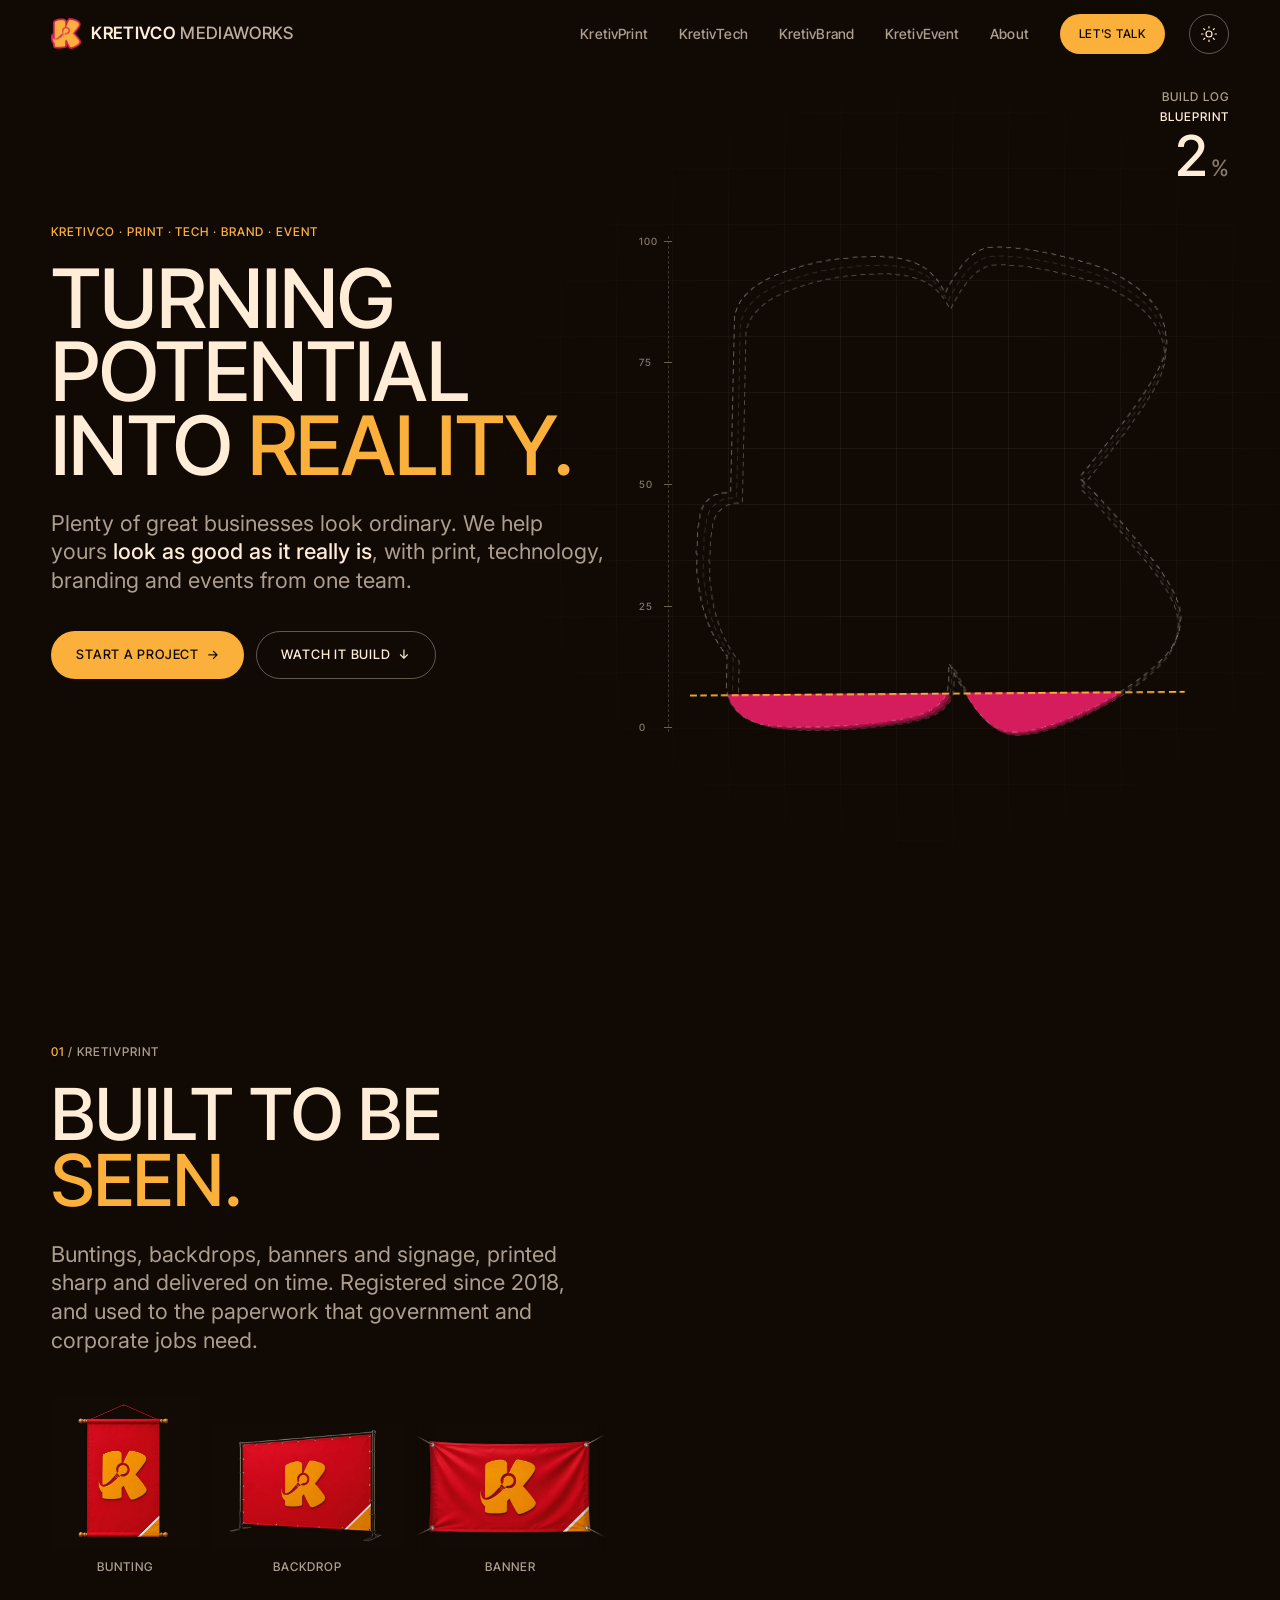
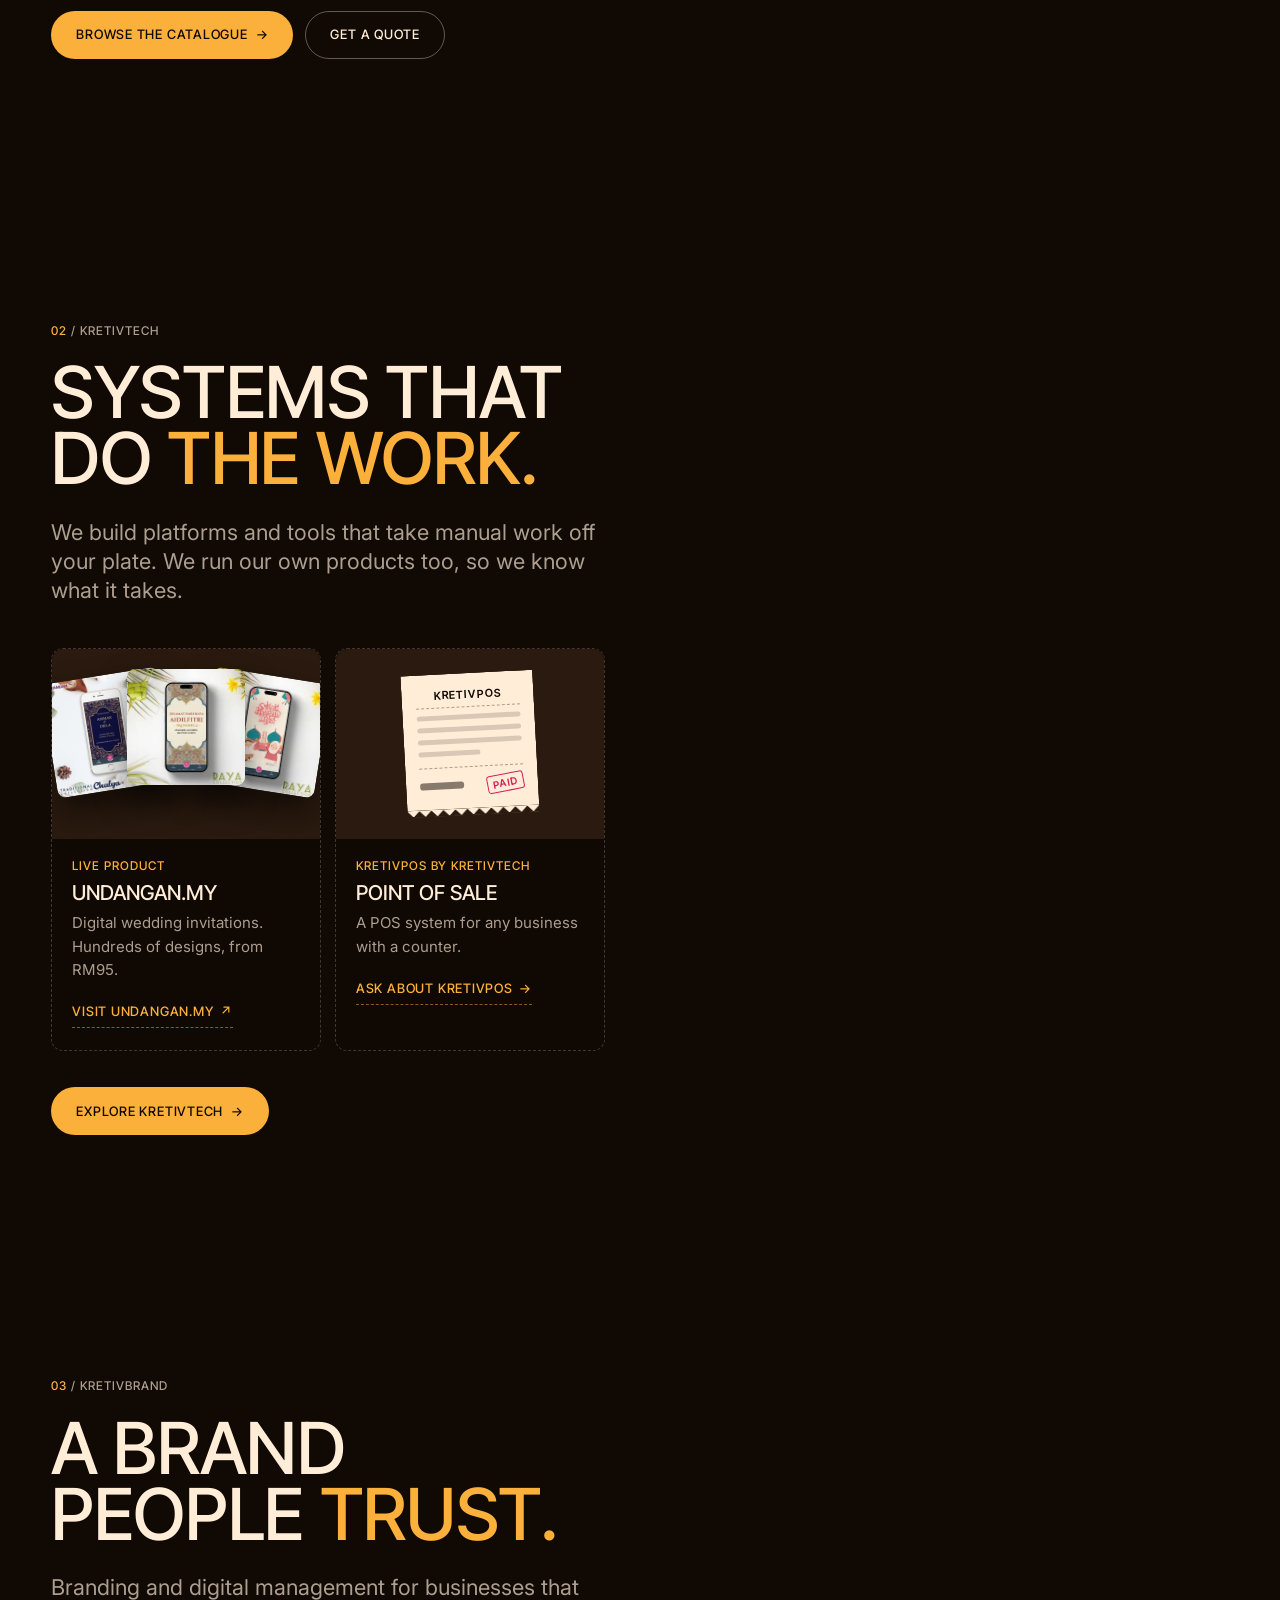
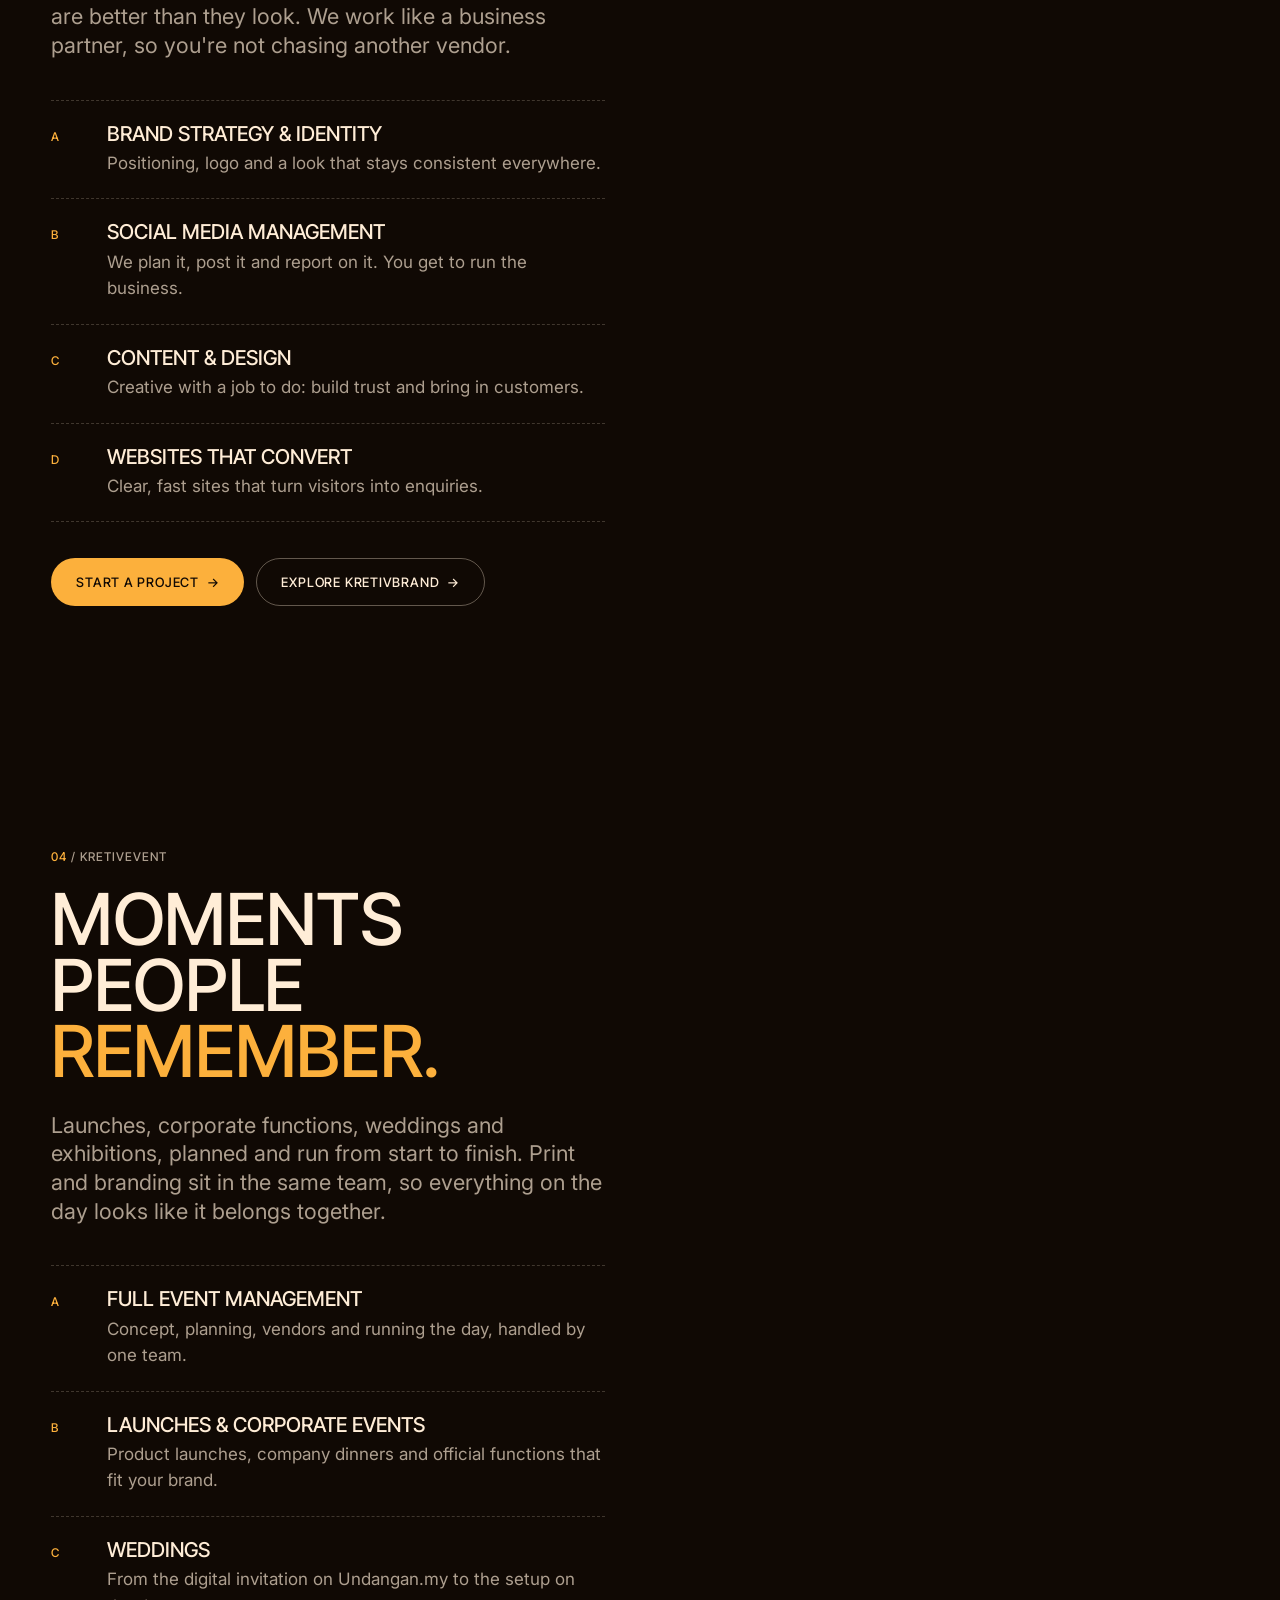
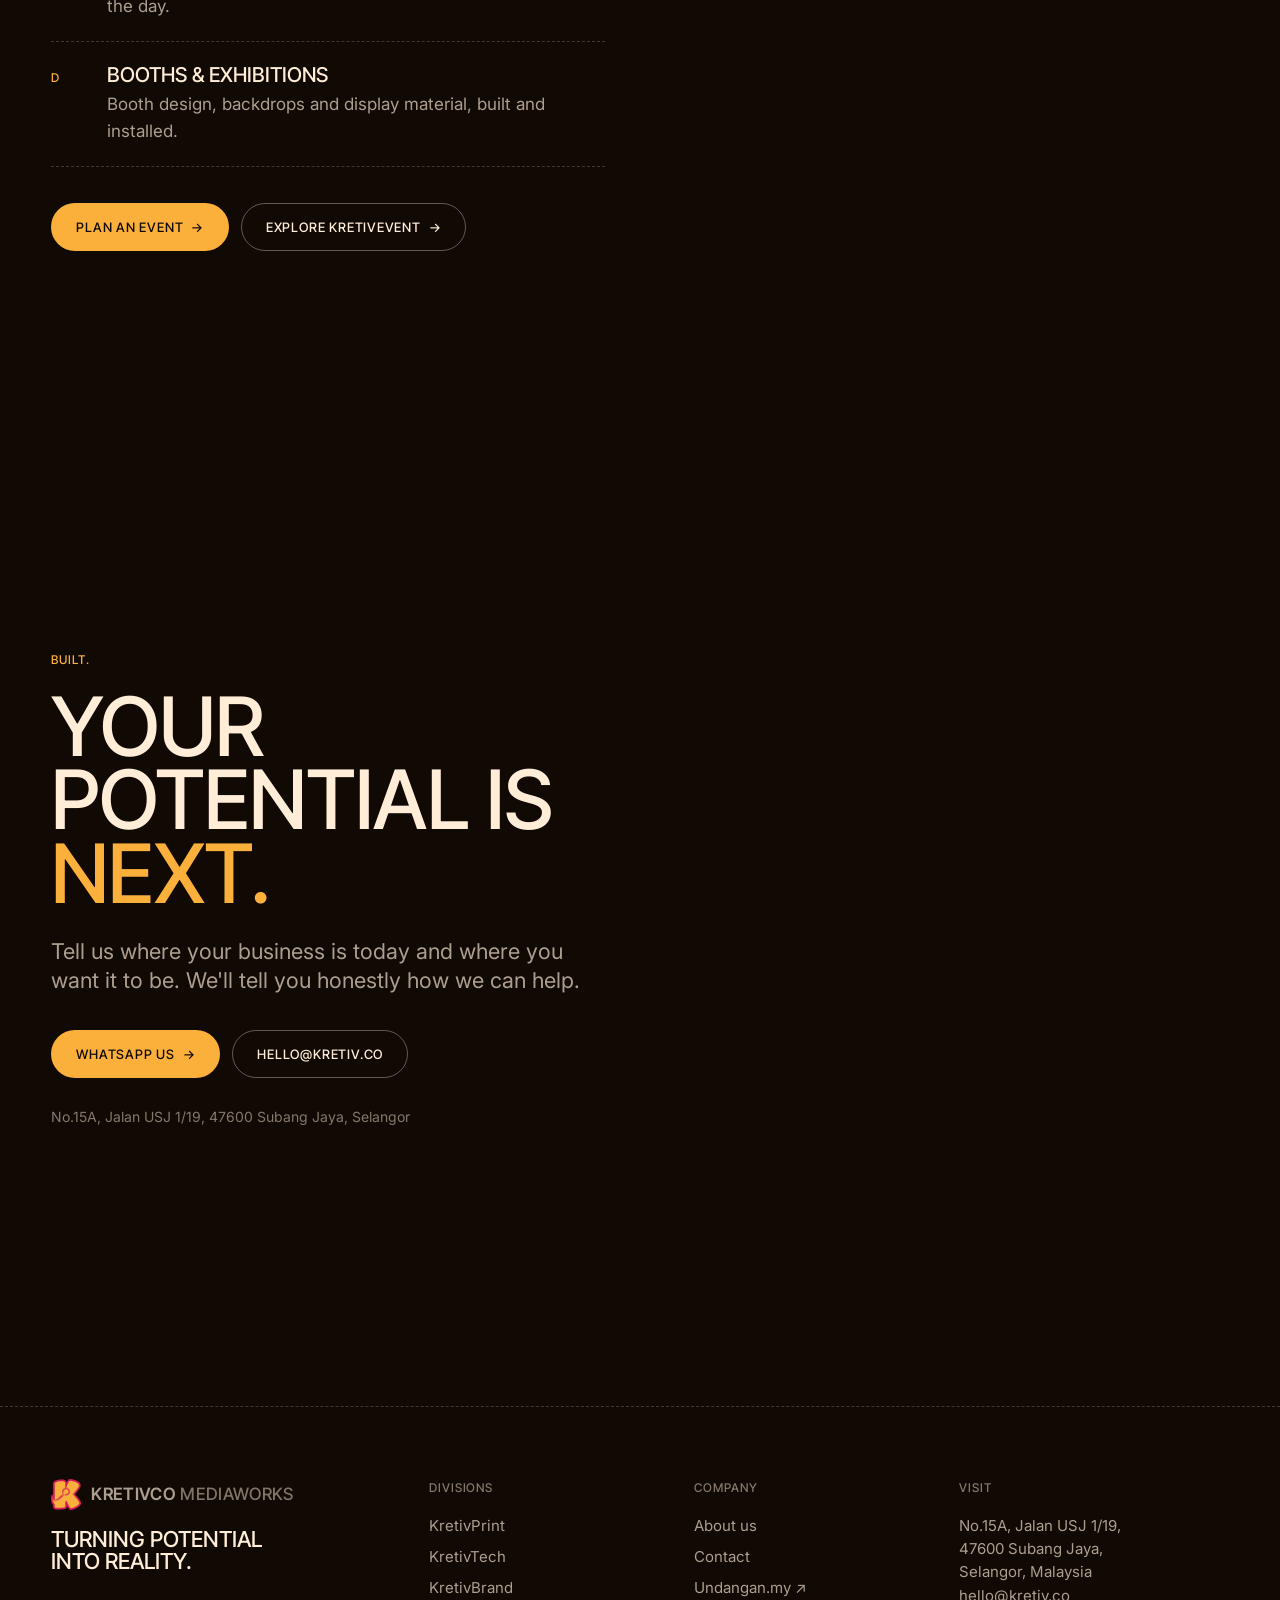
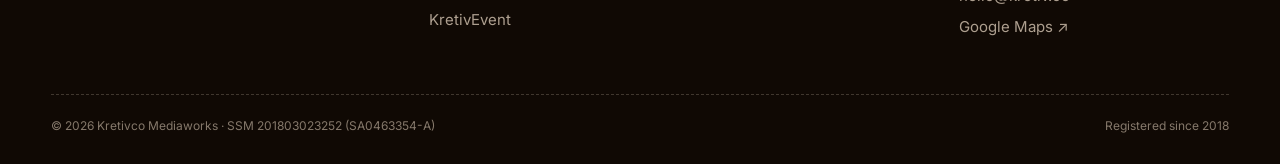
==== index.html @ 19281ce6 "Restore .app card styles; brand lockup reads Kretivco Mediaworks - The regex that removed the event " ====
<!doctype html>
<html lang="en">
<head>
  <meta charset="utf-8">
  <meta name="viewport" content="width=device-width, initial-scale=1, viewport-fit=cover">
  <title>Kretivco | Turning Potential Into Reality</title>
  <meta name="description" content="Kretivco helps good businesses look as good as they really are. Print, technology, branding and events from one team: KretivPrint, KretivTech, KretivBrand and KretivEvent.">
  <meta name="theme-color" content="#100904">
  <script>try{var t=localStorage.getItem('kretivco-theme');if(t==='light'){document.documentElement.dataset.theme='light';document.querySelector('meta[name=theme-color]').content='#ffffff'}}catch(e){}</script>
  <link rel="canonical" href="https://kretiv.co/">
  <meta property="og:type" content="website">
  <meta property="og:site_name" content="Kretivco">
  <meta property="og:title" content="Kretivco | Turning Potential Into Reality">
  <meta property="og:description" content="Print, technology, branding and events from one team.">
  <meta property="og:url" content="https://kretiv.co/">
  <meta property="og:image" content="https://kretiv.co/assets/og.jpg">
  <meta name="twitter:card" content="summary_large_image">
  <link rel="icon" type="image/png" href="/assets/favicon.png?v=2">
  <link rel="apple-touch-icon" href="/assets/apple-touch-icon.png">
  <link rel="preconnect" href="https://fonts.googleapis.com">
  <link rel="preconnect" href="https://fonts.gstatic.com" crossorigin>
  <link href="https://fonts.googleapis.com/css2?family=Inter+Tight:wght@500;600&family=Inter:wght@400;500&display=swap" rel="stylesheet">
  <link rel="stylesheet" href="/css/site.css?v=f4f2e607">
  <link rel="stylesheet" href="/css/home.css?v=4ea8c963">
  <script type="application/ld+json">{"@context": "https://schema.org", "@type": "LocalBusiness", "name": "Kretivco", "legalName": "Kretivco Mediaworks", "url": "https://kretiv.co/", "logo": "https://kretiv.co/assets/k-logo.webp", "image": "https://kretiv.co/assets/og.jpg", "description": "Print, technology, branding and events from one team: KretivPrint, KretivTech, KretivBrand and KretivEvent.", "telephone": "+60193663805", "email": "hello@kretiv.co", "foundingDate": "2018-01-18", "identifier": "201803023252 (SA0463354-A)", "address": {"@type": "PostalAddress", "streetAddress": "No.15A, Jalan USJ 1/19", "postalCode": "47600", "addressLocality": "Subang Jaya", "addressRegion": "Selangor", "addressCountry": "MY"}, "areaServed": "MY", "founder": [{"@type": "Person", "name": "Amirul Hafiz"}, {"@type": "Person", "name": "Nurfadilah"}]}</script>
</head>
<body class="home">
<a class="skip" href="#main">Skip to content</a>

<header class="nav">
  <div class="wrap nav__inner">
    <a href="/" class="brand" aria-label="Kretivco Mediaworks home">
      <img src="/assets/k-logo.webp" alt="" width="30" height="31">
      <span>Kretivco <small>Mediaworks</small></span>
    </a>
    <button class="nav__toggle" aria-expanded="false" aria-controls="nav-links"><i></i>Menu</button>
    <nav class="nav__links" id="nav-links" aria-label="Main">
      <a href="/kretivprint/">KretivPrint</a>
      <a href="/kretivtech/">KretivTech</a>
      <a href="/kretivbrand/">KretivBrand</a>
      <a href="/kretivevent/">KretivEvent</a>
      <a href="/about/">About</a>
      <a href="#contact" class="btn btn--gold">Let's talk</a>
    </nav>
    <button class="theme-toggle" type="button" data-theme-toggle aria-label="Switch to white theme">
      <svg class="sun" viewBox="0 0 24 24" aria-hidden="true"><circle cx="12" cy="12" r="4"/><path d="M12 2v2M12 20v2M4.9 4.9l1.4 1.4M17.7 17.7l1.4 1.4M2 12h2M20 12h2M4.9 19.1l1.4-1.4M17.7 6.3l1.4-1.4"/></svg>
      <svg class="moon" viewBox="0 0 24 24" aria-hidden="true"><path d="M20 14.5A8 8 0 0 1 9.5 4a8 8 0 1 0 10.5 10.5z"/></svg>
    </button>
  </div>
</header>

<main id="main">
  <div class="build" id="build">

    <!-- Sticky stage: the K is built as you scroll -->
    <div class="stage" aria-hidden="true">
      <div class="stage__grid"></div>
      <div class="kwrap">
        <div class="kbox">
          <div class="k3d">
          <div class="kdepth"><svg class="kdepth__wire" viewBox="83 65 1859 1898" style="--i:23"><use href="#k-blue-src"/></svg><svg class="kdepth__wire" viewBox="83 65 1859 1898" style="--i:11.5"><use href="#k-blue-src"/></svg><svg viewBox="83 65 1859 1898" style="--i:1;--kf:#b01448"><use href="#k-sil"/></svg><svg viewBox="83 65 1859 1898" style="--i:2;--kf:#ac1446"><use href="#k-sil"/></svg><svg viewBox="83 65 1859 1898" style="--i:3;--kf:#a71344"><use href="#k-sil"/></svg><svg viewBox="83 65 1859 1898" style="--i:4;--kf:#a31343"><use href="#k-sil"/></svg><svg viewBox="83 65 1859 1898" style="--i:5;--kf:#9e1241"><use href="#k-sil"/></svg><svg viewBox="83 65 1859 1898" style="--i:6;--kf:#9a123f"><use href="#k-sil"/></svg><svg viewBox="83 65 1859 1898" style="--i:7;--kf:#96113d"><use href="#k-sil"/></svg><svg viewBox="83 65 1859 1898" style="--i:8;--kf:#91113b"><use href="#k-sil"/></svg><svg viewBox="83 65 1859 1898" style="--i:9;--kf:#8d103a"><use href="#k-sil"/></svg><svg viewBox="83 65 1859 1898" style="--i:10;--kf:#891038"><use href="#k-sil"/></svg><svg viewBox="83 65 1859 1898" style="--i:11;--kf:#840f36"><use href="#k-sil"/></svg><svg viewBox="83 65 1859 1898" style="--i:12;--kf:#800f34"><use href="#k-sil"/></svg><svg viewBox="83 65 1859 1898" style="--i:13;--kf:#7b0e32"><use href="#k-sil"/></svg><svg viewBox="83 65 1859 1898" style="--i:14;--kf:#770e30"><use href="#k-sil"/></svg><svg viewBox="83 65 1859 1898" style="--i:15;--kf:#730d2f"><use href="#k-sil"/></svg><svg viewBox="83 65 1859 1898" style="--i:16;--kf:#6e0d2d"><use href="#k-sil"/></svg><svg viewBox="83 65 1859 1898" style="--i:17;--kf:#6a0c2b"><use href="#k-sil"/></svg><svg viewBox="83 65 1859 1898" style="--i:18;--kf:#660c29"><use href="#k-sil"/></svg><svg viewBox="83 65 1859 1898" style="--i:19;--kf:#610b27"><use href="#k-sil"/></svg><svg viewBox="83 65 1859 1898" style="--i:20;--kf:#5d0b26"><use href="#k-sil"/></svg><svg viewBox="83 65 1859 1898" style="--i:21;--kf:#580a24"><use href="#k-sil"/></svg><svg viewBox="83 65 1859 1898" style="--i:22;--kf:#540a22"><use href="#k-sil"/></svg></div>
          <svg class="k" viewBox="83 65 1859 1898" data-vb="83 65 1859 1898" focusable="false">
            <defs>
              <clipPath id="clip-frame"><rect class="clip" x="83.0" y="1963.0" width="1859.0" height="0"/></clipPath>
              <clipPath id="clip-fill"><rect class="clip" x="83.0" y="1963.0" width="1859.0" height="0"/></clipPath>
              <radialGradient id="bulb-glow">
                <stop offset="0" stop-color="#fff6d8"/>
                <stop offset=".35" stop-color="#FCB03C" stop-opacity=".95"/>
                <stop offset="1" stop-color="#FCB03C" stop-opacity="0"/>
              </radialGradient>
            </defs>
            <g id="kface">
            <path class="k-blue" style="fill:none;stroke:var(--cream);stroke-opacity:.38;stroke-width:4;stroke-dasharray:20 16" id="k-blue-src" d="M1288.5 1953.0C1288.2 1952.5 1285.7 1952.0 1283.1 1952.0C1280.5 1952.0 1277.5 1951.3 1276.4 1950.5C1275.4 1949.7 1273.3 1949.0 1271.8 1949.0C1270.3 1949.0 1268.8 1948.5 1268.5 1948.0C1268.2 1947.5 1267.0 1947.0 1265.9 1947.0C1264.9 1947.0 1263.2 1946.6 1262.2 1946.1C1261.3 1945.7 1258.9 1944.6 1257.0 1943.8C1249.5 1940.6 1247.3 1939.4 1242.2 1936.3C1239.3 1934.5 1236.7 1933.0 1236.4 1933.0C1236.1 1933.0 1234.4 1932.0 1232.7 1930.8C1231.0 1929.5 1228.8 1928.0 1227.9 1927.5C1220.9 1923.3 1198.6 1903.6 1191.8 1895.6C1188.4 1891.7 1184.7 1887.4 1183.4 1886.0C1178.9 1881.2 1167.0 1865.9 1161.0 1857.4C1160.2 1856.2 1156.6 1851.3 1153.1 1846.4C1149.6 1841.6 1145.6 1835.6 1144.3 1833.1C1142.9 1830.6 1140.9 1827.6 1139.9 1826.4C1138.8 1825.3 1138.0 1823.7 1138.0 1822.8C1138.0 1822.0 1137.2 1820.6 1136.2 1819.7C1135.3 1818.8 1133.6 1816.4 1132.5 1814.3C1131.4 1812.2 1129.6 1809.2 1128.5 1807.5C1127.3 1805.8 1125.8 1803.2 1125.0 1801.5C1124.2 1799.8 1122.6 1797.2 1121.4 1795.5C1120.3 1793.8 1118.6 1790.9 1117.6 1789.0C1116.7 1787.1 1115.0 1784.0 1114.0 1782.2C1112.9 1780.5 1111.1 1777.5 1110.1 1775.8C1109.0 1774.0 1106.9 1770.0 1105.4 1767.0C1103.9 1764.0 1102.1 1760.8 1101.4 1760.0C1100.0 1758.3 1095.0 1749.4 1092.5 1744.0C1091.6 1742.1 1090.4 1739.8 1090.0 1739.0C1089.5 1738.2 1087.9 1735.0 1086.5 1732.0C1085.0 1729.0 1083.4 1725.8 1082.9 1725.0C1082.5 1724.2 1080.7 1720.8 1079.0 1717.5C1077.3 1714.2 1075.6 1710.8 1075.1 1710.0C1072.7 1705.5 1072.0 1703.9 1072.0 1702.6C1072.0 1701.9 1071.4 1700.8 1070.7 1700.1C1067.3 1697.3 1067.0 1700.6 1067.0 1739.1C1067.0 1763.2 1066.6 1777.1 1066.0 1777.5C1065.5 1777.8 1065.0 1781.0 1065.0 1784.4C1065.0 1788.8 1064.5 1791.1 1063.5 1792.0C1062.7 1792.7 1062.0 1794.8 1062.0 1796.6C1062.0 1798.5 1061.5 1800.9 1061.0 1802.0C1060.5 1803.1 1059.5 1804.9 1059.0 1806.0C1058.5 1807.1 1058.0 1808.8 1058.0 1809.9C1058.0 1810.9 1057.3 1812.3 1056.5 1813.0C1055.7 1813.7 1055.0 1815.0 1055.0 1815.9C1055.0 1816.8 1054.1 1818.6 1053.0 1820.0C1051.9 1821.4 1051.0 1822.8 1051.0 1823.3C1050.9 1826.9 1033.2 1847.4 1024.1 1854.4C1012.4 1863.4 1007.5 1866.9 1006.7 1867.0C1006.3 1867.0 1003.4 1868.6 1000.4 1870.5C997.4 1872.4 994.6 1874.0 994.2 1874.0C993.9 1874.0 991.0 1875.2 988.0 1876.6C985.0 1878.1 981.4 1879.7 980.0 1880.3C976.2 1881.8 970.7 1884.2 968.8 1885.1C967.8 1885.6 965.9 1886.0 964.6 1886.0C963.2 1886.0 961.8 1886.5 961.5 1887.0C961.2 1887.5 959.6 1888.0 958.1 1888.0C956.5 1888.0 954.7 1888.7 954.0 1889.5C953.3 1890.3 951.5 1891.0 949.9 1891.0C948.4 1891.0 946.8 1891.5 946.5 1892.0C946.2 1892.5 944.4 1893.0 942.5 1893.0C940.6 1893.0 938.8 1893.5 938.5 1894.0C938.2 1894.5 936.0 1895.0 933.7 1895.0C931.4 1895.0 928.6 1895.7 927.6 1896.5C926.5 1897.3 923.9 1898.0 921.9 1898.0C919.8 1898.0 917.8 1898.5 917.5 1899.0C917.2 1899.5 914.5 1900.0 911.5 1900.0C908.5 1900.0 905.8 1900.5 905.5 1901.0C905.2 1901.5 902.5 1902.0 899.6 1902.0C896.1 1902.0 893.8 1902.5 893.0 1903.5C892.2 1904.5 889.9 1905.0 885.9 1905.0C882.7 1905.0 879.8 1905.5 879.5 1906.0C879.2 1906.5 876.0 1907.0 872.5 1907.0C869.0 1907.0 865.8 1907.5 865.5 1908.0C865.2 1908.5 861.6 1909.0 857.6 1909.0C852.3 1909.0 849.9 1909.4 849.0 1910.5C848.1 1911.6 845.7 1912.0 840.4 1912.0C836.4 1912.0 832.8 1912.5 832.5 1913.0C832.2 1913.5 827.9 1914.0 823.1 1914.0C817.5 1914.0 814.0 1914.4 813.2 1915.2C812.0 1916.4 801.5 1917.5 780.5 1918.6C775.0 1918.9 770.1 1919.6 769.5 1920.1C769.0 1920.6 763.1 1921.0 756.4 1921.0C746.8 1921.0 744.0 1921.3 743.0 1922.5C742.0 1923.7 739.1 1924.0 728.4 1924.0C720.6 1924.0 714.9 1924.4 714.5 1925.0C714.1 1925.6 707.3 1926.0 697.5 1926.0C687.7 1926.0 680.9 1926.4 680.5 1927.0C680.1 1927.6 671.2 1928.0 657.2 1928.0C638.8 1928.1 634.1 1928.3 632.6 1929.5C629.6 1931.8 457.9 1931.7 453.6 1929.5C451.4 1928.3 447.0 1928.0 434.4 1928.0C424.6 1928.0 417.9 1927.6 417.5 1927.0C417.1 1926.4 412.2 1926.0 406.0 1926.0C399.8 1926.0 394.9 1925.6 394.5 1925.0C394.2 1924.5 390.8 1924.0 387.1 1924.0C382.7 1924.0 379.7 1923.5 378.4 1922.5C377.2 1921.6 374.2 1921.1 370.3 1921.0C366.9 1921.0 363.8 1920.5 363.5 1920.0C363.2 1919.5 360.9 1919.0 358.5 1919.0C356.1 1919.0 353.8 1918.5 353.5 1918.0C353.2 1917.5 351.6 1917.0 350.1 1917.0C348.6 1917.0 346.5 1916.3 345.4 1915.5C344.4 1914.7 342.1 1914.0 340.3 1914.0C338.6 1914.0 336.8 1913.5 336.5 1913.0C336.2 1912.5 334.8 1912.0 333.6 1912.0C332.3 1912.0 330.7 1911.3 330.0 1910.5C329.3 1909.7 327.9 1909.0 326.9 1909.0C325.8 1909.0 324.2 1908.6 323.2 1908.1C322.3 1907.6 320.1 1906.7 318.5 1906.0C316.9 1905.3 314.8 1904.4 314.0 1903.9C313.2 1903.4 311.8 1902.7 311.0 1902.4C310.2 1902.1 308.7 1901.4 307.8 1900.9C306.8 1900.4 305.0 1899.5 303.8 1898.8C302.5 1898.2 300.8 1897.3 300.0 1896.9C299.2 1896.4 297.1 1895.3 295.4 1894.5C293.6 1893.6 290.5 1891.4 288.4 1889.7C286.2 1887.9 283.3 1885.8 281.8 1885.1C272.0 1880.1 246.2 1850.6 240.1 1837.5C239.4 1835.8 238.4 1833.8 237.9 1833.0C237.4 1832.2 236.3 1829.9 235.4 1828.0C234.6 1826.1 233.4 1823.7 232.9 1822.8C232.4 1821.8 232.0 1820.2 232.0 1819.1C232.0 1818.1 231.3 1816.7 230.5 1816.0C229.7 1815.3 229.0 1813.5 229.0 1811.9C229.0 1810.4 228.5 1808.8 228.0 1808.5C227.4 1808.2 227.0 1806.1 227.0 1804.0C227.0 1801.9 226.6 1799.8 226.0 1799.5C225.5 1799.2 225.0 1796.5 225.0 1793.6C225.0 1790.1 224.5 1787.8 223.5 1787.0C222.2 1785.9 222.0 1777.7 222.0 1724.0L222.0 1662.2L217.5 1657.2C215.0 1654.5 213.0 1651.9 213.0 1651.5C213.0 1651.2 211.7 1649.2 210.0 1647.2C200.9 1635.9 199.0 1633.5 199.0 1632.8C199.0 1632.4 195.9 1627.6 192.0 1622.1C188.2 1616.6 185.0 1611.8 185.0 1611.5C185.0 1611.2 183.4 1608.4 181.5 1605.4C179.6 1602.4 178.0 1599.7 178.0 1599.3C178.0 1599.0 177.4 1597.9 176.6 1597.1C175.8 1596.2 173.5 1592.3 171.4 1588.5C169.4 1584.7 166.4 1579.2 164.9 1576.5C161.9 1571.2 159.4 1566.1 157.8 1562.0C157.2 1560.6 156.4 1558.8 155.9 1558.0C154.8 1556.1 152.1 1550.3 150.8 1547.0C150.2 1545.6 149.4 1543.8 148.9 1543.0C148.4 1542.2 147.7 1540.8 147.4 1540.0C147.1 1539.2 146.4 1537.7 145.9 1536.8C145.4 1535.8 145.0 1533.9 145.0 1532.6C145.0 1531.2 144.6 1529.9 144.1 1529.5C142.7 1528.7 140.0 1523.0 140.0 1520.8C140.0 1519.8 139.6 1518.2 139.1 1517.2C138.6 1516.3 137.4 1513.7 136.5 1511.5C135.5 1509.3 134.3 1506.7 133.9 1505.8C133.4 1504.8 133.0 1503.1 133.0 1502.1C133.0 1501.0 132.5 1499.8 132.0 1499.5C131.4 1499.2 131.0 1497.7 131.0 1496.2C131.0 1494.7 130.3 1492.6 129.5 1491.6C128.7 1490.5 128.0 1488.6 128.0 1487.4C128.0 1486.1 127.5 1484.8 127.0 1484.5C126.5 1484.2 126.0 1482.6 126.0 1481.0C126.0 1479.4 125.5 1477.8 125.0 1477.5C124.5 1477.2 124.0 1475.2 124.0 1473.1C124.0 1470.9 123.4 1468.7 122.5 1468.0C121.7 1467.3 121.0 1465.5 121.0 1463.9C121.0 1462.4 120.5 1460.8 120.0 1460.5C119.5 1460.2 119.0 1458.1 119.0 1456.0C119.0 1453.9 118.6 1451.8 118.0 1451.5C117.5 1451.2 117.0 1449.2 117.0 1447.1C117.0 1444.9 116.4 1442.7 115.5 1442.0C114.6 1441.3 114.0 1439.1 114.0 1436.9C114.0 1434.8 113.5 1432.8 113.0 1432.5C112.5 1432.2 112.0 1429.7 112.0 1427.0C112.0 1424.3 111.5 1421.8 111.0 1421.5C110.5 1421.2 110.0 1418.7 110.0 1416.1C110.0 1413.0 109.5 1410.8 108.5 1410.0C107.5 1409.2 107.0 1406.9 107.0 1402.9C107.0 1399.7 106.6 1396.8 106.0 1396.5C105.5 1396.2 105.0 1393.2 105.0 1390.0C105.0 1386.8 104.5 1383.8 104.0 1383.5C103.5 1383.2 103.0 1379.1 103.0 1374.6C103.0 1368.4 102.6 1365.9 101.5 1365.0C100.4 1364.1 100.0 1361.6 100.0 1355.4C100.0 1350.9 99.5 1346.8 99.0 1346.5C98.4 1346.1 98.0 1340.7 98.0 1333.5C98.0 1326.3 97.6 1320.9 97.0 1320.5C96.4 1320.1 96.0 1310.2 96.0 1294.1C96.0 1272.3 95.8 1268.0 94.5 1267.0C92.3 1265.2 92.3 1240.8 94.5 1239.0C95.8 1238.0 96.0 1233.6 96.0 1211.4C96.0 1195.0 96.4 1184.9 97.0 1184.5C97.6 1184.1 98.0 1178.5 98.0 1171.0C98.0 1163.5 98.4 1157.9 99.0 1157.5C99.6 1157.2 100.0 1152.9 100.0 1148.1C100.0 1141.4 100.4 1138.9 101.5 1138.0C102.6 1137.1 103.0 1134.7 103.0 1128.9C103.0 1124.6 103.5 1120.8 104.0 1120.5C104.5 1120.2 105.0 1117.5 105.0 1114.5C105.0 1111.5 105.5 1108.8 106.0 1108.5C106.5 1108.2 107.0 1106.4 107.0 1104.6C107.0 1102.7 107.7 1100.7 108.5 1100.0C109.3 1099.3 110.0 1097.7 110.0 1096.4C110.0 1095.0 110.4 1093.2 110.9 1092.2C111.4 1091.3 112.7 1088.7 113.8 1086.5C115.0 1084.3 116.8 1080.7 117.9 1078.5C119.0 1076.3 120.8 1073.6 121.9 1072.6C123.1 1071.5 124.0 1070.2 124.0 1069.5C124.0 1066.5 150.2 1044.1 153.8 1044.0C154.5 1044.0 156.6 1042.9 158.4 1041.5C160.2 1040.1 162.4 1039.0 163.3 1039.0C164.2 1039.0 165.2 1038.6 165.5 1038.0C165.8 1037.5 167.4 1037.0 168.9 1037.0C170.5 1037.0 172.3 1036.3 173.0 1035.5C173.7 1034.6 175.9 1034.0 178.1 1034.0C180.2 1034.0 182.2 1033.5 182.5 1033.0C182.9 1032.4 190.3 1032.0 201.4 1032.0C214.2 1032.0 220.0 1031.6 220.8 1030.8C221.7 1029.9 222.0 950.2 222.0 678.4C222.0 367.5 222.2 327.1 223.5 326.0C224.5 325.2 225.0 322.9 225.0 319.4C225.0 316.5 225.5 313.8 226.0 313.5C226.6 313.2 227.0 311.1 227.0 309.0C227.0 306.9 227.4 304.8 228.0 304.5C228.6 304.2 229.0 302.7 229.0 301.3C229.0 300.0 229.7 297.4 230.6 295.7C233.7 289.9 234.0 289.0 234.0 287.6C234.0 286.8 235.1 284.0 236.5 281.4C237.9 278.8 239.0 276.3 239.0 275.7C239.0 275.2 240.6 272.5 242.5 269.9C244.4 267.2 246.0 264.8 246.0 264.5C246.0 259.6 277.7 224.4 291.5 214.0C294.2 212.0 297.4 209.3 298.4 208.1C299.5 207.0 300.7 206.0 301.2 206.0C301.7 206.0 306.6 202.9 312.1 199.0C317.6 195.2 322.6 192.0 323.2 192.0C323.8 192.0 325.7 190.9 327.5 189.6C330.3 187.4 337.8 183.0 342.0 181.0C342.8 180.6 345.3 179.3 347.5 178.2C352.7 175.5 357.9 173.0 361.0 171.8C362.4 171.2 364.2 170.4 365.0 169.9C365.8 169.4 368.1 168.3 370.0 167.4C371.9 166.6 374.3 165.4 375.2 164.9C376.2 164.4 377.9 164.0 378.9 164.0C380.0 164.0 381.1 163.6 381.5 163.1C382.3 161.7 388.0 159.0 390.2 159.0C391.2 159.0 392.8 158.6 393.8 158.1C394.7 157.6 397.3 156.4 399.5 155.5C401.7 154.5 404.3 153.3 405.2 152.9C406.2 152.4 408.1 152.0 409.4 152.0C410.8 152.0 412.2 151.6 412.5 151.0C412.8 150.5 414.2 150.0 415.4 150.0C416.7 150.0 418.3 149.3 419.0 148.5C419.7 147.7 421.3 147.0 422.6 147.0C423.8 147.0 425.2 146.5 425.5 146.0C425.8 145.5 427.2 145.0 428.5 145.0C429.8 145.0 431.2 144.6 431.5 144.0C431.8 143.5 433.6 143.0 435.4 143.0C437.3 143.0 439.3 142.3 440.0 141.5C440.7 140.7 442.5 140.0 444.1 140.0C445.6 140.0 447.2 139.5 447.5 139.0C447.8 138.4 449.4 138.0 451.0 138.0C452.6 138.0 454.2 137.6 454.5 137.0C454.8 136.4 456.3 136.0 457.8 136.0C459.3 136.0 461.4 135.3 462.4 134.5C463.5 133.7 465.8 133.0 467.6 133.0C469.4 133.0 471.2 132.6 471.5 132.0C471.8 131.5 473.9 131.0 476.0 131.0C478.1 131.0 480.2 130.5 480.5 130.0C480.8 129.4 482.6 129.0 484.4 129.0C486.3 129.0 488.3 128.3 489.0 127.5C489.8 126.6 491.9 126.0 494.6 126.0C496.9 126.0 499.2 125.6 499.5 125.0C499.8 124.5 501.8 124.0 503.8 124.0C505.8 124.0 508.4 123.3 509.4 122.5C510.5 121.7 513.1 121.0 515.1 121.0C517.2 121.0 519.2 120.5 519.5 120.0C519.8 119.5 522.1 119.0 524.5 119.0C526.9 119.0 529.2 118.6 529.5 118.0C529.8 117.5 532.3 117.0 534.9 117.0C537.6 117.0 541.1 116.3 542.6 115.5C544.2 114.7 547.6 114.0 550.2 114.0C552.8 114.0 555.2 113.6 555.5 113.0C555.8 112.5 559.0 112.0 562.5 112.0C566.0 112.0 569.2 111.5 569.5 111.0C569.8 110.5 572.7 110.0 575.9 110.0C579.2 110.0 583.1 109.3 584.6 108.5C586.3 107.6 590.2 107.0 594.2 107.0C597.9 107.0 601.2 106.6 601.5 106.0C601.8 105.4 606.3 105.0 611.5 105.0C616.7 105.0 621.2 104.6 621.5 104.0C621.8 103.4 626.8 103.0 632.8 103.0C640.6 102.9 644.0 102.5 645.4 101.5C646.9 100.3 650.7 100.0 662.1 100.0C670.9 100.0 677.1 99.6 677.5 99.0C678.4 97.6 810.6 97.6 811.5 99.0C811.8 99.6 816.4 100.0 821.9 100.0C828.9 100.0 832.2 100.4 833.6 101.5C834.9 102.5 838.0 102.9 843.2 103.0C847.4 103.0 851.2 103.5 851.5 104.0C851.8 104.5 854.8 105.0 858.0 105.0C861.2 105.0 864.2 105.4 864.5 106.0C864.8 106.5 866.8 107.0 868.9 107.0C870.9 107.0 873.5 107.7 874.6 108.5C875.6 109.3 878.4 110.0 880.7 110.0C883.0 110.0 885.2 110.5 885.5 111.0C885.8 111.5 887.6 112.0 889.5 112.0C891.4 112.0 893.2 112.5 893.5 113.0C893.8 113.6 895.4 114.0 896.9 114.0C898.4 114.0 900.5 114.7 901.6 115.5C902.6 116.3 904.7 117.0 906.2 117.0C907.7 117.0 909.2 117.4 909.5 118.0C909.8 118.5 911.2 119.0 912.5 119.0C913.8 119.0 915.2 119.5 915.5 120.0C915.8 120.5 916.9 121.0 917.9 121.0C918.9 121.0 920.3 121.7 921.0 122.5C921.7 123.3 923.3 124.0 924.6 124.0C926.8 124.0 928.3 124.6 933.0 127.1C933.8 127.6 936.0 128.6 937.8 129.5C946.1 133.4 947.7 134.2 950.5 136.0C952.1 137.0 954.1 137.9 954.9 137.9C955.6 138.0 958.4 139.6 961.0 141.5C963.6 143.4 966.1 145.0 966.5 145.0C967.2 145.0 974.0 149.8 981.4 155.5C995.5 166.3 1015.9 188.6 1026.5 204.9C1027.1 205.8 1030.0 210.1 1032.9 214.5C1035.8 218.9 1039.0 224.3 1040.1 226.5C1041.2 228.7 1042.4 231.2 1042.9 232.0C1045.2 236.0 1048.0 242.3 1048.0 243.5C1048.0 244.2 1048.7 245.3 1049.5 246.0C1050.3 246.7 1051.0 248.0 1051.0 249.0C1051.0 251.8 1054.7 254.5 1056.5 253.0C1057.3 252.3 1058.0 251.0 1058.1 250.1C1058.1 249.2 1059.0 247.2 1060.0 245.5C1063.0 240.7 1065.0 236.8 1065.0 235.7C1065.0 235.1 1066.1 233.2 1067.5 231.4C1068.9 229.6 1070.0 227.5 1070.1 226.8C1070.1 226.1 1071.4 223.5 1073.0 221.0C1074.6 218.5 1076.7 214.9 1077.6 213.0C1078.6 211.1 1080.5 207.8 1081.8 205.7C1083.1 203.5 1085.3 199.7 1086.7 197.2C1088.2 194.6 1090.1 191.1 1091.1 189.4C1092.0 187.6 1094.4 184.0 1096.4 181.3C1098.4 178.5 1100.0 175.8 1100.0 175.3C1100.0 174.7 1100.9 173.5 1102.0 172.5C1103.1 171.5 1104.6 169.5 1105.3 168.0C1106.1 166.6 1108.6 162.8 1111.1 159.5C1113.5 156.3 1116.4 152.3 1117.5 150.5C1127.3 134.9 1166.7 96.0 1172.7 96.0C1173.3 96.0 1174.5 95.1 1175.6 93.9C1176.6 92.8 1179.3 91.0 1181.5 89.9C1183.7 88.8 1186.2 87.6 1187.0 87.1C1187.8 86.6 1189.8 85.7 1191.5 85.0C1193.2 84.3 1195.3 83.4 1196.2 82.9C1197.2 82.4 1198.8 82.0 1199.9 82.0C1200.9 82.0 1202.3 81.3 1203.0 80.5C1203.7 79.7 1205.5 79.0 1207.1 79.0C1208.6 79.0 1210.2 78.5 1210.5 78.0C1210.8 77.4 1213.5 77.0 1216.5 77.0C1219.5 77.0 1222.2 76.5 1222.5 76.0C1222.9 75.4 1235.3 75.0 1256.5 75.0C1277.7 75.0 1290.1 75.4 1290.5 76.0C1290.9 76.6 1296.2 77.0 1303.0 77.0C1309.8 77.0 1315.1 77.4 1315.5 78.0C1315.8 78.6 1319.6 79.0 1323.9 79.0C1329.1 79.0 1332.2 79.5 1333.6 80.5C1334.8 81.4 1337.9 81.9 1342.2 82.0C1345.9 82.0 1349.2 82.5 1349.5 83.0C1349.8 83.6 1353.0 84.0 1356.5 84.0C1360.0 84.0 1363.2 84.5 1363.5 85.0C1363.8 85.5 1366.7 86.0 1369.9 86.0C1373.9 86.0 1376.2 86.5 1377.0 87.5C1377.8 88.5 1380.1 89.0 1383.6 89.0C1386.5 89.0 1389.2 89.5 1389.5 90.0C1389.8 90.5 1392.3 91.0 1395.0 91.0C1397.7 91.0 1400.2 91.5 1400.5 92.0C1400.8 92.5 1403.3 93.0 1405.9 93.0C1409.0 93.0 1411.2 93.5 1412.0 94.5C1412.8 95.5 1415.0 96.0 1418.1 96.0C1420.7 96.0 1423.2 96.5 1423.5 97.0C1423.8 97.6 1426.1 98.0 1428.5 98.0C1430.9 98.0 1433.2 98.5 1433.5 99.0C1433.8 99.5 1435.3 100.0 1436.8 100.0C1438.3 100.0 1440.8 100.7 1442.4 101.5C1443.9 102.3 1446.7 103.0 1448.6 103.0C1450.4 103.0 1452.2 103.5 1452.5 104.0C1452.8 104.5 1454.9 105.0 1457.0 105.0C1459.1 105.0 1461.2 105.5 1461.5 106.0C1461.8 106.6 1463.6 107.0 1465.4 107.0C1467.2 107.0 1469.5 107.7 1470.6 108.5C1471.6 109.3 1474.2 110.0 1476.2 110.0C1478.2 110.0 1480.2 110.5 1480.5 111.0C1480.8 111.6 1482.6 112.0 1484.5 112.0C1486.4 112.0 1488.2 112.5 1488.5 113.0C1488.8 113.6 1490.1 114.0 1491.3 114.0C1492.5 114.0 1494.8 114.7 1496.4 115.5C1497.9 116.3 1500.5 117.0 1502.1 117.0C1503.6 117.0 1505.2 117.4 1505.5 118.0C1505.8 118.5 1507.6 119.0 1509.5 119.0C1511.4 119.0 1513.2 119.5 1513.5 120.0C1513.8 120.5 1515.4 121.0 1516.9 121.0C1518.4 121.0 1520.5 121.7 1521.6 122.5C1522.6 123.3 1524.7 124.0 1526.2 124.0C1527.7 124.0 1529.2 124.5 1529.5 125.0C1529.8 125.6 1531.6 126.0 1533.4 126.0C1535.3 126.0 1537.3 126.7 1538.0 127.5C1538.7 128.3 1540.7 129.0 1542.6 129.0C1544.4 129.0 1546.2 129.5 1546.5 130.0C1546.8 130.6 1548.4 131.0 1550.0 131.0C1551.6 131.0 1553.2 131.4 1553.5 132.0C1553.8 132.5 1555.2 133.0 1556.4 133.0C1557.7 133.0 1559.3 133.7 1560.0 134.5C1560.7 135.4 1562.9 136.0 1565.1 136.0C1567.2 136.0 1569.2 136.5 1569.5 137.0C1569.8 137.6 1571.4 138.0 1573.0 138.0C1574.6 138.0 1576.2 138.4 1576.5 139.0C1576.8 139.5 1578.2 140.0 1579.4 140.0C1580.7 140.0 1582.3 140.7 1583.0 141.5C1583.7 142.3 1585.5 143.0 1587.1 143.0C1588.6 143.0 1590.2 143.5 1590.5 144.0C1590.8 144.6 1592.4 145.0 1594.0 145.0C1595.6 145.0 1597.2 145.4 1597.5 146.0C1597.8 146.5 1599.4 147.0 1600.9 147.0C1602.5 147.0 1604.3 147.7 1605.0 148.5C1605.7 149.3 1607.3 150.0 1608.6 150.0C1609.8 150.0 1611.2 150.5 1611.5 151.0C1611.8 151.6 1613.2 152.0 1614.6 152.0C1615.9 152.0 1617.8 152.4 1618.8 152.9C1619.7 153.3 1622.3 154.5 1624.5 155.5C1626.7 156.4 1629.3 157.6 1630.2 158.1C1631.2 158.6 1632.8 159.0 1633.8 159.0C1636.0 159.0 1641.7 161.7 1642.5 163.1C1642.9 163.6 1644.0 164.0 1645.1 164.0C1646.1 164.0 1647.9 164.4 1649.0 165.0C1650.1 165.6 1651.9 166.5 1653.0 167.0C1654.1 167.6 1655.6 168.0 1656.4 168.0C1657.1 168.0 1658.3 168.7 1659.0 169.5C1659.7 170.3 1661.0 171.0 1661.9 171.0C1663.3 171.0 1675.8 176.7 1686.0 182.0C1687.9 183.1 1691.1 184.6 1693.0 185.5C1694.9 186.4 1697.2 187.6 1698.0 188.1C1698.8 188.5 1701.1 189.7 1703.0 190.6C1704.9 191.6 1707.8 193.3 1709.5 194.4C1711.2 195.6 1713.8 197.2 1715.5 198.0C1717.2 198.8 1720.2 200.5 1722.3 201.8C1724.5 203.1 1728.3 205.3 1730.8 206.7C1733.4 208.1 1736.4 210.1 1737.6 211.1C1738.7 212.2 1740.0 213.0 1740.4 213.0C1741.8 213.0 1774.3 236.4 1793.8 251.5C1813.1 266.4 1843.7 298.8 1858.0 319.5C1859.4 321.5 1861.5 324.4 1862.8 326.0C1864.0 327.5 1865.0 329.4 1865.0 330.2C1865.0 331.0 1865.9 332.5 1867.1 333.6C1868.2 334.6 1870.0 337.3 1871.1 339.5C1872.2 341.7 1874.4 345.5 1876.0 348.0C1877.5 350.5 1878.9 353.1 1878.9 353.8C1879.0 354.5 1880.1 356.8 1881.5 359.0C1882.9 361.2 1884.0 363.6 1884.0 364.4C1884.0 365.2 1884.4 366.2 1885.0 366.5C1885.5 366.8 1886.0 367.9 1886.0 368.9C1886.0 369.9 1886.7 371.3 1887.5 372.0C1888.3 372.7 1889.0 374.3 1889.0 375.6C1889.0 376.8 1889.5 378.2 1890.0 378.5C1890.5 378.8 1891.0 380.2 1891.0 381.5C1891.0 382.8 1891.5 384.2 1892.0 384.5C1892.5 384.8 1893.0 386.2 1893.0 387.4C1893.0 388.7 1893.7 390.3 1894.5 391.0C1895.3 391.7 1896.0 393.5 1896.0 395.1C1896.0 396.6 1896.4 398.2 1897.0 398.5C1897.5 398.8 1898.0 400.9 1898.0 403.0C1898.0 405.1 1898.5 407.2 1899.0 407.5C1899.5 407.8 1900.0 409.8 1900.0 411.9C1900.0 414.1 1900.6 416.3 1901.5 417.0C1902.5 417.8 1903.0 420.1 1903.0 423.6C1903.0 426.5 1903.5 429.2 1904.0 429.5C1904.6 429.8 1905.0 434.5 1905.0 440.0C1905.0 445.5 1905.4 450.2 1906.0 450.5C1907.3 451.3 1907.3 483.7 1906.0 484.5C1905.5 484.8 1905.0 488.7 1905.0 493.0C1905.0 497.3 1904.5 501.2 1904.0 501.5C1903.5 501.8 1903.0 503.8 1903.0 505.9C1903.0 508.1 1902.4 510.3 1901.5 511.0C1900.6 511.7 1900.0 513.9 1900.0 516.1C1900.0 518.2 1899.5 520.2 1899.0 520.5C1898.5 520.8 1898.0 522.4 1898.0 524.0C1898.0 525.6 1897.5 527.2 1897.0 527.5C1896.5 527.8 1896.0 529.4 1896.0 530.9C1896.0 532.5 1895.3 534.3 1894.5 535.0C1893.7 535.7 1893.0 537.1 1893.0 538.1C1893.0 540.0 1892.6 540.9 1890.2 545.7C1889.5 547.0 1889.0 548.8 1889.0 549.9C1889.0 550.9 1888.3 552.3 1887.5 553.0C1886.7 553.7 1886.0 554.8 1886.0 555.5C1886.0 556.2 1885.1 558.5 1884.1 560.7C1883.0 562.8 1880.1 568.8 1877.5 574.0C1875.0 579.2 1871.4 586.2 1869.5 589.5C1867.6 592.8 1865.8 596.2 1865.4 597.0C1863.7 601.2 1862.3 604.0 1859.3 608.8C1857.5 611.7 1856.0 614.3 1856.0 614.5C1856.0 614.8 1854.5 617.1 1852.8 619.7C1848.7 625.7 1847.2 628.1 1846.3 630.0C1845.0 632.9 1839.0 641.9 1838.0 642.5C1837.5 642.8 1837.0 643.8 1837.0 644.5C1837.0 645.3 1834.3 649.8 1831.0 654.4C1827.7 659.1 1825.0 663.1 1825.0 663.5C1825.0 663.8 1821.8 668.6 1818.0 674.1C1814.1 679.6 1811.0 684.3 1811.0 684.6C1811.0 684.9 1809.4 687.1 1807.5 689.4C1805.6 691.8 1804.0 694.0 1804.0 694.4C1804.0 694.8 1802.4 697.0 1800.5 699.3C1798.6 701.5 1797.0 703.7 1797.0 704.2C1797.0 704.6 1794.2 708.8 1790.8 713.3C1781.7 725.5 1777.7 731.0 1775.7 734.4C1774.6 736.1 1772.7 738.6 1771.4 740.1C1770.1 741.5 1769.0 743.1 1769.0 743.6C1769.0 744.2 1767.9 745.7 1766.5 747.0C1765.1 748.3 1764.0 749.9 1764.0 750.5C1764.0 751.1 1762.4 753.1 1760.5 755.0C1758.6 756.9 1757.0 758.9 1757.0 759.5C1757.0 760.4 1755.4 762.6 1746.0 774.2C1744.3 776.2 1743.0 778.3 1743.0 778.7C1743.0 779.2 1741.4 781.1 1739.5 783.0C1737.6 784.9 1736.0 786.8 1736.0 787.2C1736.0 787.7 1733.8 790.9 1731.0 794.3C1723.7 803.4 1720.5 807.6 1714.1 816.1C1707.8 824.6 1703.3 830.2 1697.8 836.5C1695.7 838.8 1694.0 841.0 1694.0 841.4C1694.0 842.1 1684.1 854.7 1671.5 870.1C1669.3 872.7 1665.0 878.1 1662.0 882.1C1659.0 886.0 1654.7 891.4 1652.5 894.0C1650.3 896.7 1646.2 901.7 1643.3 905.2C1640.5 908.6 1633.5 917.1 1627.8 923.9C1622.2 930.7 1616.6 937.5 1615.6 938.9C1614.5 940.3 1612.3 942.9 1610.7 944.7C1609.1 946.4 1607.3 948.7 1606.6 949.8C1606.0 950.9 1600.8 957.3 1595.0 964.1C1589.2 970.9 1583.2 978.1 1581.5 980.1C1579.8 982.2 1575.9 987.0 1572.8 990.9C1569.6 994.7 1567.0 998.5 1567.0 999.2C1567.0 999.9 1571.7 1005.2 1577.5 1011.0C1583.3 1016.8 1588.0 1021.9 1588.0 1022.5C1588.0 1023.0 1591.9 1027.3 1596.7 1032.0C1604.6 1039.7 1617.7 1053.9 1636.4 1074.8C1640.2 1079.0 1646.9 1086.5 1651.4 1091.4C1655.8 1096.2 1659.9 1101.0 1660.4 1101.9C1660.9 1102.8 1663.4 1105.8 1665.9 1108.5C1674.8 1118.3 1688.1 1133.8 1695.3 1142.7C1699.3 1147.6 1705.9 1155.6 1710.0 1160.4C1714.1 1165.2 1718.8 1170.8 1720.5 1172.9C1722.2 1175.0 1725.9 1179.6 1728.7 1183.1C1731.6 1186.6 1735.9 1191.9 1738.2 1194.9C1740.6 1197.8 1744.1 1202.1 1746.1 1204.4C1748.0 1206.6 1751.2 1210.8 1753.2 1213.5C1755.2 1216.2 1758.5 1220.1 1760.4 1221.9C1762.4 1223.8 1764.0 1225.9 1764.0 1226.5C1764.0 1227.1 1765.2 1228.7 1766.6 1230.1C1768.7 1232.1 1778.8 1244.9 1788.4 1257.9C1789.5 1259.3 1792.0 1262.3 1793.9 1264.6C1798.4 1269.7 1807.0 1280.6 1809.0 1283.6C1809.8 1284.9 1814.5 1291.1 1819.5 1297.5C1824.5 1303.9 1829.2 1310.2 1830.0 1311.5C1830.8 1312.7 1832.8 1315.5 1834.4 1317.6C1841.7 1327.2 1847.9 1335.9 1850.8 1340.6C1852.6 1343.4 1854.9 1346.5 1856.0 1347.5C1857.1 1348.5 1858.0 1349.7 1858.0 1350.2C1858.0 1350.7 1859.0 1352.6 1860.3 1354.3C1861.5 1356.1 1863.0 1358.2 1863.5 1359.1C1864.1 1360.0 1866.2 1363.3 1868.2 1366.4C1870.3 1369.5 1872.0 1372.3 1872.0 1372.5C1872.0 1372.8 1873.6 1375.2 1875.5 1377.9C1877.4 1380.5 1879.0 1383.2 1879.0 1383.7C1879.0 1384.3 1879.6 1385.3 1880.4 1385.9C1881.2 1386.6 1883.0 1389.4 1884.5 1392.3C1885.9 1395.2 1887.9 1398.8 1888.9 1400.5C1889.9 1402.2 1891.7 1405.1 1892.8 1407.0C1894.0 1408.9 1895.7 1412.1 1896.6 1414.0C1897.5 1415.9 1899.0 1419.1 1900.0 1421.0C1902.4 1425.5 1904.9 1430.8 1906.2 1434.0C1906.8 1435.4 1907.6 1437.2 1908.1 1438.0C1908.6 1438.8 1909.3 1440.2 1909.6 1441.0C1911.0 1444.5 1912.3 1447.6 1913.1 1449.2C1913.6 1450.2 1914.0 1451.6 1914.0 1452.4C1914.0 1453.1 1914.7 1454.3 1915.5 1455.0C1916.3 1455.7 1917.0 1457.3 1917.0 1458.6C1917.0 1459.8 1917.5 1461.2 1918.0 1461.5C1918.5 1461.8 1919.0 1463.2 1919.0 1464.5C1919.0 1465.8 1919.8 1468.3 1920.7 1470.2C1921.6 1472.0 1922.7 1474.3 1923.2 1475.2C1923.6 1476.2 1924.0 1478.3 1924.0 1479.9C1924.0 1481.6 1924.5 1483.2 1925.0 1483.5C1925.5 1483.8 1926.0 1485.8 1926.0 1487.9C1926.0 1489.9 1926.5 1492.1 1927.1 1492.7C1928.6 1494.2 1930.2 1504.1 1930.7 1516.0C1930.9 1521.8 1931.5 1526.9 1932.1 1527.5C1933.3 1528.7 1933.3 1542.7 1932.0 1543.5C1931.4 1543.9 1931.0 1548.8 1931.0 1555.0C1931.0 1561.2 1930.6 1566.1 1930.0 1566.5C1929.5 1566.8 1929.0 1569.0 1929.0 1571.4C1929.0 1573.7 1928.3 1576.5 1927.5 1577.6C1926.7 1578.6 1926.0 1581.2 1926.0 1583.2C1926.0 1585.2 1925.5 1587.2 1925.0 1587.5C1924.5 1587.8 1924.0 1589.2 1924.0 1590.6C1924.0 1591.9 1923.6 1593.8 1923.1 1594.8C1922.7 1595.7 1921.5 1598.3 1920.5 1600.5C1919.6 1602.7 1918.4 1605.3 1917.9 1606.2C1917.4 1607.2 1917.0 1608.6 1917.0 1609.4C1917.0 1610.1 1916.3 1611.3 1915.5 1612.0C1914.7 1612.7 1914.0 1614.1 1914.0 1615.1C1914.0 1616.9 1911.1 1622.8 1908.6 1626.0C1906.8 1628.4 1905.0 1631.9 1905.0 1633.1C1905.0 1633.6 1903.9 1635.6 1902.6 1637.3C1901.3 1639.1 1899.2 1642.2 1898.1 1644.3C1896.9 1646.4 1894.0 1650.7 1891.7 1653.7C1889.4 1656.8 1886.8 1660.3 1886.0 1661.5C1875.6 1677.1 1828.0 1723.6 1806.7 1739.0C1804.0 1740.9 1799.7 1744.3 1797.0 1746.5C1787.2 1754.6 1784.1 1757.0 1783.2 1757.0C1782.8 1757.0 1780.5 1758.6 1778.3 1760.5C1776.0 1762.4 1773.8 1764.0 1773.3 1764.0C1772.8 1764.0 1771.3 1765.1 1770.0 1766.5C1768.7 1767.9 1767.3 1769.0 1766.9 1769.0C1766.4 1769.0 1763.0 1771.3 1759.3 1774.1C1755.6 1776.9 1751.8 1779.5 1751.0 1779.8C1750.2 1780.1 1745.2 1783.4 1740.0 1787.0C1734.8 1790.7 1730.0 1793.9 1729.5 1794.1C1729.0 1794.3 1724.6 1797.1 1719.8 1800.3C1715.0 1803.4 1710.8 1806.0 1710.5 1806.0C1710.2 1806.0 1707.8 1807.6 1705.1 1809.5C1702.5 1811.4 1699.8 1813.0 1699.1 1813.0C1698.5 1813.0 1695.8 1814.6 1693.1 1816.5C1690.5 1818.4 1687.8 1820.0 1687.3 1820.0C1686.7 1820.0 1685.7 1820.6 1685.1 1821.4C1684.4 1822.2 1681.6 1824.0 1678.7 1825.5C1673.8 1827.9 1672.2 1828.9 1663.8 1834.0C1660.7 1835.8 1657.3 1837.5 1651.0 1840.3C1649.6 1841.0 1647.2 1842.4 1645.5 1843.6C1643.8 1844.7 1640.9 1846.4 1639.0 1847.4C1637.1 1848.3 1632.3 1850.9 1628.5 1853.1C1624.7 1855.2 1620.8 1857.3 1620.0 1857.6C1618.5 1858.2 1613.4 1860.7 1608.1 1863.4C1606.7 1864.1 1604.2 1865.3 1602.5 1866.0C1600.8 1866.7 1598.3 1867.9 1596.9 1868.6C1591.5 1871.4 1585.4 1874.3 1582.5 1875.6C1580.8 1876.2 1577.5 1877.7 1575.0 1878.8C1572.5 1879.9 1569.8 1881.1 1569.0 1881.4C1568.2 1881.8 1566.2 1882.9 1564.5 1883.9C1562.8 1885.0 1560.4 1885.9 1559.0 1886.0C1557.6 1886.1 1555.2 1887.0 1553.5 1888.1C1551.8 1889.1 1549.8 1890.2 1549.0 1890.6C1548.2 1890.9 1546.7 1891.6 1545.8 1892.1C1544.8 1892.6 1543.3 1893.0 1542.5 1893.0C1541.1 1893.0 1539.0 1893.9 1535.0 1896.2C1534.2 1896.6 1532.8 1897.3 1532.0 1897.6C1531.2 1897.9 1529.7 1898.6 1528.8 1899.1C1527.8 1899.6 1526.3 1900.0 1525.5 1900.0C1524.7 1900.0 1523.2 1900.4 1522.2 1900.9C1521.3 1901.4 1518.7 1902.6 1516.5 1903.5C1514.3 1904.5 1511.7 1905.7 1510.8 1906.1C1509.8 1906.6 1508.1 1907.0 1507.1 1907.0C1506.0 1907.0 1504.8 1907.5 1504.5 1908.0C1504.2 1908.5 1503.1 1909.0 1502.1 1909.0C1501.1 1909.0 1499.7 1909.7 1499.0 1910.5C1498.3 1911.3 1496.7 1912.0 1495.4 1912.0C1494.2 1912.0 1492.8 1912.5 1492.5 1913.0C1492.2 1913.5 1490.6 1914.0 1489.1 1914.0C1487.5 1914.0 1485.8 1914.6 1485.2 1915.3C1484.6 1916.0 1481.8 1917.2 1479.0 1918.0C1476.2 1918.8 1473.7 1919.8 1473.4 1920.2C1473.1 1920.6 1471.7 1921.0 1470.2 1921.0C1468.7 1921.0 1466.6 1921.7 1465.6 1922.5C1464.5 1923.3 1462.6 1924.0 1461.4 1924.0C1460.1 1924.0 1458.8 1924.5 1458.5 1925.0C1458.2 1925.5 1456.8 1926.0 1455.5 1926.0C1454.2 1926.0 1452.8 1926.5 1452.5 1927.0C1452.2 1927.5 1450.8 1928.0 1449.6 1928.0C1448.3 1928.0 1445.9 1928.7 1444.4 1929.5C1442.8 1930.3 1440.7 1931.0 1439.8 1931.0C1438.9 1931.0 1437.8 1931.5 1437.5 1932.0C1437.2 1932.5 1435.1 1933.0 1433.0 1933.0C1430.9 1933.0 1428.8 1933.5 1428.5 1934.0C1428.2 1934.5 1426.7 1935.0 1425.2 1935.0C1423.7 1935.0 1421.6 1935.7 1420.6 1936.5C1419.5 1937.3 1417.4 1938.0 1415.9 1938.0C1414.4 1938.0 1412.8 1938.5 1412.5 1939.0C1412.2 1939.5 1410.4 1940.0 1408.5 1940.0C1406.6 1940.0 1404.8 1940.5 1404.5 1941.0C1404.2 1941.5 1401.9 1942.0 1399.6 1942.0C1396.9 1942.0 1394.8 1942.6 1394.0 1943.5C1393.3 1944.4 1391.1 1945.0 1388.9 1945.0C1386.8 1945.0 1384.8 1945.5 1384.5 1946.0C1384.2 1946.5 1381.5 1947.0 1378.5 1947.0C1375.5 1947.0 1372.8 1947.5 1372.5 1948.0C1372.2 1948.5 1369.0 1949.0 1365.6 1949.0C1361.2 1949.0 1358.9 1949.5 1358.0 1950.5C1357.1 1951.6 1354.7 1952.0 1348.9 1952.0C1344.6 1952.0 1340.8 1952.5 1340.5 1953.0C1340.1 1953.6 1330.3 1954.0 1314.5 1954.0C1298.7 1954.0 1288.9 1953.6 1288.5 1953.0Z"/>
            <g clip-path="url(#clip-frame)"><path class="k-frame" style="fill:var(--kf,#D51C5C)" id="k-sil" d="M1288.5 1953.0C1288.2 1952.5 1285.7 1952.0 1283.1 1952.0C1280.5 1952.0 1277.5 1951.3 1276.4 1950.5C1275.4 1949.7 1273.3 1949.0 1271.8 1949.0C1270.3 1949.0 1268.8 1948.5 1268.5 1948.0C1268.2 1947.5 1267.0 1947.0 1265.9 1947.0C1264.9 1947.0 1263.2 1946.6 1262.2 1946.1C1261.3 1945.7 1258.9 1944.6 1257.0 1943.8C1249.5 1940.6 1247.3 1939.4 1242.2 1936.3C1239.3 1934.5 1236.7 1933.0 1236.4 1933.0C1236.1 1933.0 1234.4 1932.0 1232.7 1930.8C1231.0 1929.5 1228.8 1928.0 1227.9 1927.5C1220.9 1923.3 1198.6 1903.6 1191.8 1895.6C1188.4 1891.7 1184.7 1887.4 1183.4 1886.0C1178.9 1881.2 1167.0 1865.9 1161.0 1857.4C1160.2 1856.2 1156.6 1851.3 1153.1 1846.4C1149.6 1841.6 1145.6 1835.6 1144.3 1833.1C1142.9 1830.6 1140.9 1827.6 1139.9 1826.4C1138.8 1825.3 1138.0 1823.7 1138.0 1822.8C1138.0 1822.0 1137.2 1820.6 1136.2 1819.7C1135.3 1818.8 1133.6 1816.4 1132.5 1814.3C1131.4 1812.2 1129.6 1809.2 1128.5 1807.5C1127.3 1805.8 1125.8 1803.2 1125.0 1801.5C1124.2 1799.8 1122.6 1797.2 1121.4 1795.5C1120.3 1793.8 1118.6 1790.9 1117.6 1789.0C1116.7 1787.1 1115.0 1784.0 1114.0 1782.2C1112.9 1780.5 1111.1 1777.5 1110.1 1775.8C1109.0 1774.0 1106.9 1770.0 1105.4 1767.0C1103.9 1764.0 1102.1 1760.8 1101.4 1760.0C1100.0 1758.3 1095.0 1749.4 1092.5 1744.0C1091.6 1742.1 1090.4 1739.8 1090.0 1739.0C1089.5 1738.2 1087.9 1735.0 1086.5 1732.0C1085.0 1729.0 1083.4 1725.8 1082.9 1725.0C1082.5 1724.2 1080.7 1720.8 1079.0 1717.5C1077.3 1714.2 1075.6 1710.8 1075.1 1710.0C1072.7 1705.5 1072.0 1703.9 1072.0 1702.6C1072.0 1701.9 1071.4 1700.8 1070.7 1700.1C1067.3 1697.3 1067.0 1700.6 1067.0 1739.1C1067.0 1763.2 1066.6 1777.1 1066.0 1777.5C1065.5 1777.8 1065.0 1781.0 1065.0 1784.4C1065.0 1788.8 1064.5 1791.1 1063.5 1792.0C1062.7 1792.7 1062.0 1794.8 1062.0 1796.6C1062.0 1798.5 1061.5 1800.9 1061.0 1802.0C1060.5 1803.1 1059.5 1804.9 1059.0 1806.0C1058.5 1807.1 1058.0 1808.8 1058.0 1809.9C1058.0 1810.9 1057.3 1812.3 1056.5 1813.0C1055.7 1813.7 1055.0 1815.0 1055.0 1815.9C1055.0 1816.8 1054.1 1818.6 1053.0 1820.0C1051.9 1821.4 1051.0 1822.8 1051.0 1823.3C1050.9 1826.9 1033.2 1847.4 1024.1 1854.4C1012.4 1863.4 1007.5 1866.9 1006.7 1867.0C1006.3 1867.0 1003.4 1868.6 1000.4 1870.5C997.4 1872.4 994.6 1874.0 994.2 1874.0C993.9 1874.0 991.0 1875.2 988.0 1876.6C985.0 1878.1 981.4 1879.7 980.0 1880.3C976.2 1881.8 970.7 1884.2 968.8 1885.1C967.8 1885.6 965.9 1886.0 964.6 1886.0C963.2 1886.0 961.8 1886.5 961.5 1887.0C961.2 1887.5 959.6 1888.0 958.1 1888.0C956.5 1888.0 954.7 1888.7 954.0 1889.5C953.3 1890.3 951.5 1891.0 949.9 1891.0C948.4 1891.0 946.8 1891.5 946.5 1892.0C946.2 1892.5 944.4 1893.0 942.5 1893.0C940.6 1893.0 938.8 1893.5 938.5 1894.0C938.2 1894.5 936.0 1895.0 933.7 1895.0C931.4 1895.0 928.6 1895.7 927.6 1896.5C926.5 1897.3 923.9 1898.0 921.9 1898.0C919.8 1898.0 917.8 1898.5 917.5 1899.0C917.2 1899.5 914.5 1900.0 911.5 1900.0C908.5 1900.0 905.8 1900.5 905.5 1901.0C905.2 1901.5 902.5 1902.0 899.6 1902.0C896.1 1902.0 893.8 1902.5 893.0 1903.5C892.2 1904.5 889.9 1905.0 885.9 1905.0C882.7 1905.0 879.8 1905.5 879.5 1906.0C879.2 1906.5 876.0 1907.0 872.5 1907.0C869.0 1907.0 865.8 1907.5 865.5 1908.0C865.2 1908.5 861.6 1909.0 857.6 1909.0C852.3 1909.0 849.9 1909.4 849.0 1910.5C848.1 1911.6 845.7 1912.0 840.4 1912.0C836.4 1912.0 832.8 1912.5 832.5 1913.0C832.2 1913.5 827.9 1914.0 823.1 1914.0C817.5 1914.0 814.0 1914.4 813.2 1915.2C812.0 1916.4 801.5 1917.5 780.5 1918.6C775.0 1918.9 770.1 1919.6 769.5 1920.1C769.0 1920.6 763.1 1921.0 756.4 1921.0C746.8 1921.0 744.0 1921.3 743.0 1922.5C742.0 1923.7 739.1 1924.0 728.4 1924.0C720.6 1924.0 714.9 1924.4 714.5 1925.0C714.1 1925.6 707.3 1926.0 697.5 1926.0C687.7 1926.0 680.9 1926.4 680.5 1927.0C680.1 1927.6 671.2 1928.0 657.2 1928.0C638.8 1928.1 634.1 1928.3 632.6 1929.5C629.6 1931.8 457.9 1931.7 453.6 1929.5C451.4 1928.3 447.0 1928.0 434.4 1928.0C424.6 1928.0 417.9 1927.6 417.5 1927.0C417.1 1926.4 412.2 1926.0 406.0 1926.0C399.8 1926.0 394.9 1925.6 394.5 1925.0C394.2 1924.5 390.8 1924.0 387.1 1924.0C382.7 1924.0 379.7 1923.5 378.4 1922.5C377.2 1921.6 374.2 1921.1 370.3 1921.0C366.9 1921.0 363.8 1920.5 363.5 1920.0C363.2 1919.5 360.9 1919.0 358.5 1919.0C356.1 1919.0 353.8 1918.5 353.5 1918.0C353.2 1917.5 351.6 1917.0 350.1 1917.0C348.6 1917.0 346.5 1916.3 345.4 1915.5C344.4 1914.7 342.1 1914.0 340.3 1914.0C338.6 1914.0 336.8 1913.5 336.5 1913.0C336.2 1912.5 334.8 1912.0 333.6 1912.0C332.3 1912.0 330.7 1911.3 330.0 1910.5C329.3 1909.7 327.9 1909.0 326.9 1909.0C325.8 1909.0 324.2 1908.6 323.2 1908.1C322.3 1907.6 320.1 1906.7 318.5 1906.0C316.9 1905.3 314.8 1904.4 314.0 1903.9C313.2 1903.4 311.8 1902.7 311.0 1902.4C310.2 1902.1 308.7 1901.4 307.8 1900.9C306.8 1900.4 305.0 1899.5 303.8 1898.8C302.5 1898.2 300.8 1897.3 300.0 1896.9C299.2 1896.4 297.1 1895.3 295.4 1894.5C293.6 1893.6 290.5 1891.4 288.4 1889.7C286.2 1887.9 283.3 1885.8 281.8 1885.1C272.0 1880.1 246.2 1850.6 240.1 1837.5C239.4 1835.8 238.4 1833.8 237.9 1833.0C237.4 1832.2 236.3 1829.9 235.4 1828.0C234.6 1826.1 233.4 1823.7 232.9 1822.8C232.4 1821.8 232.0 1820.2 232.0 1819.1C232.0 1818.1 231.3 1816.7 230.5 1816.0C229.7 1815.3 229.0 1813.5 229.0 1811.9C229.0 1810.4 228.5 1808.8 228.0 1808.5C227.4 1808.2 227.0 1806.1 227.0 1804.0C227.0 1801.9 226.6 1799.8 226.0 1799.5C225.5 1799.2 225.0 1796.5 225.0 1793.6C225.0 1790.1 224.5 1787.8 223.5 1787.0C222.2 1785.9 222.0 1777.7 222.0 1724.0L222.0 1662.2L217.5 1657.2C215.0 1654.5 213.0 1651.9 213.0 1651.5C213.0 1651.2 211.7 1649.2 210.0 1647.2C200.9 1635.9 199.0 1633.5 199.0 1632.8C199.0 1632.4 195.9 1627.6 192.0 1622.1C188.2 1616.6 185.0 1611.8 185.0 1611.5C185.0 1611.2 183.4 1608.4 181.5 1605.4C179.6 1602.4 178.0 1599.7 178.0 1599.3C178.0 1599.0 177.4 1597.9 176.6 1597.1C175.8 1596.2 173.5 1592.3 171.4 1588.5C169.4 1584.7 166.4 1579.2 164.9 1576.5C161.9 1571.2 159.4 1566.1 157.8 1562.0C157.2 1560.6 156.4 1558.8 155.9 1558.0C154.8 1556.1 152.1 1550.3 150.8 1547.0C150.2 1545.6 149.4 1543.8 148.9 1543.0C148.4 1542.2 147.7 1540.8 147.4 1540.0C147.1 1539.2 146.4 1537.7 145.9 1536.8C145.4 1535.8 145.0 1533.9 145.0 1532.6C145.0 1531.2 144.6 1529.9 144.1 1529.5C142.7 1528.7 140.0 1523.0 140.0 1520.8C140.0 1519.8 139.6 1518.2 139.1 1517.2C138.6 1516.3 137.4 1513.7 136.5 1511.5C135.5 1509.3 134.3 1506.7 133.9 1505.8C133.4 1504.8 133.0 1503.1 133.0 1502.1C133.0 1501.0 132.5 1499.8 132.0 1499.5C131.4 1499.2 131.0 1497.7 131.0 1496.2C131.0 1494.7 130.3 1492.6 129.5 1491.6C128.7 1490.5 128.0 1488.6 128.0 1487.4C128.0 1486.1 127.5 1484.8 127.0 1484.5C126.5 1484.2 126.0 1482.6 126.0 1481.0C126.0 1479.4 125.5 1477.8 125.0 1477.5C124.5 1477.2 124.0 1475.2 124.0 1473.1C124.0 1470.9 123.4 1468.7 122.5 1468.0C121.7 1467.3 121.0 1465.5 121.0 1463.9C121.0 1462.4 120.5 1460.8 120.0 1460.5C119.5 1460.2 119.0 1458.1 119.0 1456.0C119.0 1453.9 118.6 1451.8 118.0 1451.5C117.5 1451.2 117.0 1449.2 117.0 1447.1C117.0 1444.9 116.4 1442.7 115.5 1442.0C114.6 1441.3 114.0 1439.1 114.0 1436.9C114.0 1434.8 113.5 1432.8 113.0 1432.5C112.5 1432.2 112.0 1429.7 112.0 1427.0C112.0 1424.3 111.5 1421.8 111.0 1421.5C110.5 1421.2 110.0 1418.7 110.0 1416.1C110.0 1413.0 109.5 1410.8 108.5 1410.0C107.5 1409.2 107.0 1406.9 107.0 1402.9C107.0 1399.7 106.6 1396.8 106.0 1396.5C105.5 1396.2 105.0 1393.2 105.0 1390.0C105.0 1386.8 104.5 1383.8 104.0 1383.5C103.5 1383.2 103.0 1379.1 103.0 1374.6C103.0 1368.4 102.6 1365.9 101.5 1365.0C100.4 1364.1 100.0 1361.6 100.0 1355.4C100.0 1350.9 99.5 1346.8 99.0 1346.5C98.4 1346.1 98.0 1340.7 98.0 1333.5C98.0 1326.3 97.6 1320.9 97.0 1320.5C96.4 1320.1 96.0 1310.2 96.0 1294.1C96.0 1272.3 95.8 1268.0 94.5 1267.0C92.3 1265.2 92.3 1240.8 94.5 1239.0C95.8 1238.0 96.0 1233.6 96.0 1211.4C96.0 1195.0 96.4 1184.9 97.0 1184.5C97.6 1184.1 98.0 1178.5 98.0 1171.0C98.0 1163.5 98.4 1157.9 99.0 1157.5C99.6 1157.2 100.0 1152.9 100.0 1148.1C100.0 1141.4 100.4 1138.9 101.5 1138.0C102.6 1137.1 103.0 1134.7 103.0 1128.9C103.0 1124.6 103.5 1120.8 104.0 1120.5C104.5 1120.2 105.0 1117.5 105.0 1114.5C105.0 1111.5 105.5 1108.8 106.0 1108.5C106.5 1108.2 107.0 1106.4 107.0 1104.6C107.0 1102.7 107.7 1100.7 108.5 1100.0C109.3 1099.3 110.0 1097.7 110.0 1096.4C110.0 1095.0 110.4 1093.2 110.9 1092.2C111.4 1091.3 112.7 1088.7 113.8 1086.5C115.0 1084.3 116.8 1080.7 117.9 1078.5C119.0 1076.3 120.8 1073.6 121.9 1072.6C123.1 1071.5 124.0 1070.2 124.0 1069.5C124.0 1066.5 150.2 1044.1 153.8 1044.0C154.5 1044.0 156.6 1042.9 158.4 1041.5C160.2 1040.1 162.4 1039.0 163.3 1039.0C164.2 1039.0 165.2 1038.6 165.5 1038.0C165.8 1037.5 167.4 1037.0 168.9 1037.0C170.5 1037.0 172.3 1036.3 173.0 1035.5C173.7 1034.6 175.9 1034.0 178.1 1034.0C180.2 1034.0 182.2 1033.5 182.5 1033.0C182.9 1032.4 190.3 1032.0 201.4 1032.0C214.2 1032.0 220.0 1031.6 220.8 1030.8C221.7 1029.9 222.0 950.2 222.0 678.4C222.0 367.5 222.2 327.1 223.5 326.0C224.5 325.2 225.0 322.9 225.0 319.4C225.0 316.5 225.5 313.8 226.0 313.5C226.6 313.2 227.0 311.1 227.0 309.0C227.0 306.9 227.4 304.8 228.0 304.5C228.6 304.2 229.0 302.7 229.0 301.3C229.0 300.0 229.7 297.4 230.6 295.7C233.7 289.9 234.0 289.0 234.0 287.6C234.0 286.8 235.1 284.0 236.5 281.4C237.9 278.8 239.0 276.3 239.0 275.7C239.0 275.2 240.6 272.5 242.5 269.9C244.4 267.2 246.0 264.8 246.0 264.5C246.0 259.6 277.7 224.4 291.5 214.0C294.2 212.0 297.4 209.3 298.4 208.1C299.5 207.0 300.7 206.0 301.2 206.0C301.7 206.0 306.6 202.9 312.1 199.0C317.6 195.2 322.6 192.0 323.2 192.0C323.8 192.0 325.7 190.9 327.5 189.6C330.3 187.4 337.8 183.0 342.0 181.0C342.8 180.6 345.3 179.3 347.5 178.2C352.7 175.5 357.9 173.0 361.0 171.8C362.4 171.2 364.2 170.4 365.0 169.9C365.8 169.4 368.1 168.3 370.0 167.4C371.9 166.6 374.3 165.4 375.2 164.9C376.2 164.4 377.9 164.0 378.9 164.0C380.0 164.0 381.1 163.6 381.5 163.1C382.3 161.7 388.0 159.0 390.2 159.0C391.2 159.0 392.8 158.6 393.8 158.1C394.7 157.6 397.3 156.4 399.5 155.5C401.7 154.5 404.3 153.3 405.2 152.9C406.2 152.4 408.1 152.0 409.4 152.0C410.8 152.0 412.2 151.6 412.5 151.0C412.8 150.5 414.2 150.0 415.4 150.0C416.7 150.0 418.3 149.3 419.0 148.5C419.7 147.7 421.3 147.0 422.6 147.0C423.8 147.0 425.2 146.5 425.5 146.0C425.8 145.5 427.2 145.0 428.5 145.0C429.8 145.0 431.2 144.6 431.5 144.0C431.8 143.5 433.6 143.0 435.4 143.0C437.3 143.0 439.3 142.3 440.0 141.5C440.7 140.7 442.5 140.0 444.1 140.0C445.6 140.0 447.2 139.5 447.5 139.0C447.8 138.4 449.4 138.0 451.0 138.0C452.6 138.0 454.2 137.6 454.5 137.0C454.8 136.4 456.3 136.0 457.8 136.0C459.3 136.0 461.4 135.3 462.4 134.5C463.5 133.7 465.8 133.0 467.6 133.0C469.4 133.0 471.2 132.6 471.5 132.0C471.8 131.5 473.9 131.0 476.0 131.0C478.1 131.0 480.2 130.5 480.5 130.0C480.8 129.4 482.6 129.0 484.4 129.0C486.3 129.0 488.3 128.3 489.0 127.5C489.8 126.6 491.9 126.0 494.6 126.0C496.9 126.0 499.2 125.6 499.5 125.0C499.8 124.5 501.8 124.0 503.8 124.0C505.8 124.0 508.4 123.3 509.4 122.5C510.5 121.7 513.1 121.0 515.1 121.0C517.2 121.0 519.2 120.5 519.5 120.0C519.8 119.5 522.1 119.0 524.5 119.0C526.9 119.0 529.2 118.6 529.5 118.0C529.8 117.5 532.3 117.0 534.9 117.0C537.6 117.0 541.1 116.3 542.6 115.5C544.2 114.7 547.6 114.0 550.2 114.0C552.8 114.0 555.2 113.6 555.5 113.0C555.8 112.5 559.0 112.0 562.5 112.0C566.0 112.0 569.2 111.5 569.5 111.0C569.8 110.5 572.7 110.0 575.9 110.0C579.2 110.0 583.1 109.3 584.6 108.5C586.3 107.6 590.2 107.0 594.2 107.0C597.9 107.0 601.2 106.6 601.5 106.0C601.8 105.4 606.3 105.0 611.5 105.0C616.7 105.0 621.2 104.6 621.5 104.0C621.8 103.4 626.8 103.0 632.8 103.0C640.6 102.9 644.0 102.5 645.4 101.5C646.9 100.3 650.7 100.0 662.1 100.0C670.9 100.0 677.1 99.6 677.5 99.0C678.4 97.6 810.6 97.6 811.5 99.0C811.8 99.6 816.4 100.0 821.9 100.0C828.9 100.0 832.2 100.4 833.6 101.5C834.9 102.5 838.0 102.9 843.2 103.0C847.4 103.0 851.2 103.5 851.5 104.0C851.8 104.5 854.8 105.0 858.0 105.0C861.2 105.0 864.2 105.4 864.5 106.0C864.8 106.5 866.8 107.0 868.9 107.0C870.9 107.0 873.5 107.7 874.6 108.5C875.6 109.3 878.4 110.0 880.7 110.0C883.0 110.0 885.2 110.5 885.5 111.0C885.8 111.5 887.6 112.0 889.5 112.0C891.4 112.0 893.2 112.5 893.5 113.0C893.8 113.6 895.4 114.0 896.9 114.0C898.4 114.0 900.5 114.7 901.6 115.5C902.6 116.3 904.7 117.0 906.2 117.0C907.7 117.0 909.2 117.4 909.5 118.0C909.8 118.5 911.2 119.0 912.5 119.0C913.8 119.0 915.2 119.5 915.5 120.0C915.8 120.5 916.9 121.0 917.9 121.0C918.9 121.0 920.3 121.7 921.0 122.5C921.7 123.3 923.3 124.0 924.6 124.0C926.8 124.0 928.3 124.6 933.0 127.1C933.8 127.6 936.0 128.6 937.8 129.5C946.1 133.4 947.7 134.2 950.5 136.0C952.1 137.0 954.1 137.9 954.9 137.9C955.6 138.0 958.4 139.6 961.0 141.5C963.6 143.4 966.1 145.0 966.5 145.0C967.2 145.0 974.0 149.8 981.4 155.5C995.5 166.3 1015.9 188.6 1026.5 204.9C1027.1 205.8 1030.0 210.1 1032.9 214.5C1035.8 218.9 1039.0 224.3 1040.1 226.5C1041.2 228.7 1042.4 231.2 1042.9 232.0C1045.2 236.0 1048.0 242.3 1048.0 243.5C1048.0 244.2 1048.7 245.3 1049.5 246.0C1050.3 246.7 1051.0 248.0 1051.0 249.0C1051.0 251.8 1054.7 254.5 1056.5 253.0C1057.3 252.3 1058.0 251.0 1058.1 250.1C1058.1 249.2 1059.0 247.2 1060.0 245.5C1063.0 240.7 1065.0 236.8 1065.0 235.7C1065.0 235.1 1066.1 233.2 1067.5 231.4C1068.9 229.6 1070.0 227.5 1070.1 226.8C1070.1 226.1 1071.4 223.5 1073.0 221.0C1074.6 218.5 1076.7 214.9 1077.6 213.0C1078.6 211.1 1080.5 207.8 1081.8 205.7C1083.1 203.5 1085.3 199.7 1086.7 197.2C1088.2 194.6 1090.1 191.1 1091.1 189.4C1092.0 187.6 1094.4 184.0 1096.4 181.3C1098.4 178.5 1100.0 175.8 1100.0 175.3C1100.0 174.7 1100.9 173.5 1102.0 172.5C1103.1 171.5 1104.6 169.5 1105.3 168.0C1106.1 166.6 1108.6 162.8 1111.1 159.5C1113.5 156.3 1116.4 152.3 1117.5 150.5C1127.3 134.9 1166.7 96.0 1172.7 96.0C1173.3 96.0 1174.5 95.1 1175.6 93.9C1176.6 92.8 1179.3 91.0 1181.5 89.9C1183.7 88.8 1186.2 87.6 1187.0 87.1C1187.8 86.6 1189.8 85.7 1191.5 85.0C1193.2 84.3 1195.3 83.4 1196.2 82.9C1197.2 82.4 1198.8 82.0 1199.9 82.0C1200.9 82.0 1202.3 81.3 1203.0 80.5C1203.7 79.7 1205.5 79.0 1207.1 79.0C1208.6 79.0 1210.2 78.5 1210.5 78.0C1210.8 77.4 1213.5 77.0 1216.5 77.0C1219.5 77.0 1222.2 76.5 1222.5 76.0C1222.9 75.4 1235.3 75.0 1256.5 75.0C1277.7 75.0 1290.1 75.4 1290.5 76.0C1290.9 76.6 1296.2 77.0 1303.0 77.0C1309.8 77.0 1315.1 77.4 1315.5 78.0C1315.8 78.6 1319.6 79.0 1323.9 79.0C1329.1 79.0 1332.2 79.5 1333.6 80.5C1334.8 81.4 1337.9 81.9 1342.2 82.0C1345.9 82.0 1349.2 82.5 1349.5 83.0C1349.8 83.6 1353.0 84.0 1356.5 84.0C1360.0 84.0 1363.2 84.5 1363.5 85.0C1363.8 85.5 1366.7 86.0 1369.9 86.0C1373.9 86.0 1376.2 86.5 1377.0 87.5C1377.8 88.5 1380.1 89.0 1383.6 89.0C1386.5 89.0 1389.2 89.5 1389.5 90.0C1389.8 90.5 1392.3 91.0 1395.0 91.0C1397.7 91.0 1400.2 91.5 1400.5 92.0C1400.8 92.5 1403.3 93.0 1405.9 93.0C1409.0 93.0 1411.2 93.5 1412.0 94.5C1412.8 95.5 1415.0 96.0 1418.1 96.0C1420.7 96.0 1423.2 96.5 1423.5 97.0C1423.8 97.6 1426.1 98.0 1428.5 98.0C1430.9 98.0 1433.2 98.5 1433.5 99.0C1433.8 99.5 1435.3 100.0 1436.8 100.0C1438.3 100.0 1440.8 100.7 1442.4 101.5C1443.9 102.3 1446.7 103.0 1448.6 103.0C1450.4 103.0 1452.2 103.5 1452.5 104.0C1452.8 104.5 1454.9 105.0 1457.0 105.0C1459.1 105.0 1461.2 105.5 1461.5 106.0C1461.8 106.6 1463.6 107.0 1465.4 107.0C1467.2 107.0 1469.5 107.7 1470.6 108.5C1471.6 109.3 1474.2 110.0 1476.2 110.0C1478.2 110.0 1480.2 110.5 1480.5 111.0C1480.8 111.6 1482.6 112.0 1484.5 112.0C1486.4 112.0 1488.2 112.5 1488.5 113.0C1488.8 113.6 1490.1 114.0 1491.3 114.0C1492.5 114.0 1494.8 114.7 1496.4 115.5C1497.9 116.3 1500.5 117.0 1502.1 117.0C1503.6 117.0 1505.2 117.4 1505.5 118.0C1505.8 118.5 1507.6 119.0 1509.5 119.0C1511.4 119.0 1513.2 119.5 1513.5 120.0C1513.8 120.5 1515.4 121.0 1516.9 121.0C1518.4 121.0 1520.5 121.7 1521.6 122.5C1522.6 123.3 1524.7 124.0 1526.2 124.0C1527.7 124.0 1529.2 124.5 1529.5 125.0C1529.8 125.6 1531.6 126.0 1533.4 126.0C1535.3 126.0 1537.3 126.7 1538.0 127.5C1538.7 128.3 1540.7 129.0 1542.6 129.0C1544.4 129.0 1546.2 129.5 1546.5 130.0C1546.8 130.6 1548.4 131.0 1550.0 131.0C1551.6 131.0 1553.2 131.4 1553.5 132.0C1553.8 132.5 1555.2 133.0 1556.4 133.0C1557.7 133.0 1559.3 133.7 1560.0 134.5C1560.7 135.4 1562.9 136.0 1565.1 136.0C1567.2 136.0 1569.2 136.5 1569.5 137.0C1569.8 137.6 1571.4 138.0 1573.0 138.0C1574.6 138.0 1576.2 138.4 1576.5 139.0C1576.8 139.5 1578.2 140.0 1579.4 140.0C1580.7 140.0 1582.3 140.7 1583.0 141.5C1583.7 142.3 1585.5 143.0 1587.1 143.0C1588.6 143.0 1590.2 143.5 1590.5 144.0C1590.8 144.6 1592.4 145.0 1594.0 145.0C1595.6 145.0 1597.2 145.4 1597.5 146.0C1597.8 146.5 1599.4 147.0 1600.9 147.0C1602.5 147.0 1604.3 147.7 1605.0 148.5C1605.7 149.3 1607.3 150.0 1608.6 150.0C1609.8 150.0 1611.2 150.5 1611.5 151.0C1611.8 151.6 1613.2 152.0 1614.6 152.0C1615.9 152.0 1617.8 152.4 1618.8 152.9C1619.7 153.3 1622.3 154.5 1624.5 155.5C1626.7 156.4 1629.3 157.6 1630.2 158.1C1631.2 158.6 1632.8 159.0 1633.8 159.0C1636.0 159.0 1641.7 161.7 1642.5 163.1C1642.9 163.6 1644.0 164.0 1645.1 164.0C1646.1 164.0 1647.9 164.4 1649.0 165.0C1650.1 165.6 1651.9 166.5 1653.0 167.0C1654.1 167.6 1655.6 168.0 1656.4 168.0C1657.1 168.0 1658.3 168.7 1659.0 169.5C1659.7 170.3 1661.0 171.0 1661.9 171.0C1663.3 171.0 1675.8 176.7 1686.0 182.0C1687.9 183.1 1691.1 184.6 1693.0 185.5C1694.9 186.4 1697.2 187.6 1698.0 188.1C1698.8 188.5 1701.1 189.7 1703.0 190.6C1704.9 191.6 1707.8 193.3 1709.5 194.4C1711.2 195.6 1713.8 197.2 1715.5 198.0C1717.2 198.8 1720.2 200.5 1722.3 201.8C1724.5 203.1 1728.3 205.3 1730.8 206.7C1733.4 208.1 1736.4 210.1 1737.6 211.1C1738.7 212.2 1740.0 213.0 1740.4 213.0C1741.8 213.0 1774.3 236.4 1793.8 251.5C1813.1 266.4 1843.7 298.8 1858.0 319.5C1859.4 321.5 1861.5 324.4 1862.8 326.0C1864.0 327.5 1865.0 329.4 1865.0 330.2C1865.0 331.0 1865.9 332.5 1867.1 333.6C1868.2 334.6 1870.0 337.3 1871.1 339.5C1872.2 341.7 1874.4 345.5 1876.0 348.0C1877.5 350.5 1878.9 353.1 1878.9 353.8C1879.0 354.5 1880.1 356.8 1881.5 359.0C1882.9 361.2 1884.0 363.6 1884.0 364.4C1884.0 365.2 1884.4 366.2 1885.0 366.5C1885.5 366.8 1886.0 367.9 1886.0 368.9C1886.0 369.9 1886.7 371.3 1887.5 372.0C1888.3 372.7 1889.0 374.3 1889.0 375.6C1889.0 376.8 1889.5 378.2 1890.0 378.5C1890.5 378.8 1891.0 380.2 1891.0 381.5C1891.0 382.8 1891.5 384.2 1892.0 384.5C1892.5 384.8 1893.0 386.2 1893.0 387.4C1893.0 388.7 1893.7 390.3 1894.5 391.0C1895.3 391.7 1896.0 393.5 1896.0 395.1C1896.0 396.6 1896.4 398.2 1897.0 398.5C1897.5 398.8 1898.0 400.9 1898.0 403.0C1898.0 405.1 1898.5 407.2 1899.0 407.5C1899.5 407.8 1900.0 409.8 1900.0 411.9C1900.0 414.1 1900.6 416.3 1901.5 417.0C1902.5 417.8 1903.0 420.1 1903.0 423.6C1903.0 426.5 1903.5 429.2 1904.0 429.5C1904.6 429.8 1905.0 434.5 1905.0 440.0C1905.0 445.5 1905.4 450.2 1906.0 450.5C1907.3 451.3 1907.3 483.7 1906.0 484.5C1905.5 484.8 1905.0 488.7 1905.0 493.0C1905.0 497.3 1904.5 501.2 1904.0 501.5C1903.5 501.8 1903.0 503.8 1903.0 505.9C1903.0 508.1 1902.4 510.3 1901.5 511.0C1900.6 511.7 1900.0 513.9 1900.0 516.1C1900.0 518.2 1899.5 520.2 1899.0 520.5C1898.5 520.8 1898.0 522.4 1898.0 524.0C1898.0 525.6 1897.5 527.2 1897.0 527.5C1896.5 527.8 1896.0 529.4 1896.0 530.9C1896.0 532.5 1895.3 534.3 1894.5 535.0C1893.7 535.7 1893.0 537.1 1893.0 538.1C1893.0 540.0 1892.6 540.9 1890.2 545.7C1889.5 547.0 1889.0 548.8 1889.0 549.9C1889.0 550.9 1888.3 552.3 1887.5 553.0C1886.7 553.7 1886.0 554.8 1886.0 555.5C1886.0 556.2 1885.1 558.5 1884.1 560.7C1883.0 562.8 1880.1 568.8 1877.5 574.0C1875.0 579.2 1871.4 586.2 1869.5 589.5C1867.6 592.8 1865.8 596.2 1865.4 597.0C1863.7 601.2 1862.3 604.0 1859.3 608.8C1857.5 611.7 1856.0 614.3 1856.0 614.5C1856.0 614.8 1854.5 617.1 1852.8 619.7C1848.7 625.7 1847.2 628.1 1846.3 630.0C1845.0 632.9 1839.0 641.9 1838.0 642.5C1837.5 642.8 1837.0 643.8 1837.0 644.5C1837.0 645.3 1834.3 649.8 1831.0 654.4C1827.7 659.1 1825.0 663.1 1825.0 663.5C1825.0 663.8 1821.8 668.6 1818.0 674.1C1814.1 679.6 1811.0 684.3 1811.0 684.6C1811.0 684.9 1809.4 687.1 1807.5 689.4C1805.6 691.8 1804.0 694.0 1804.0 694.4C1804.0 694.8 1802.4 697.0 1800.5 699.3C1798.6 701.5 1797.0 703.7 1797.0 704.2C1797.0 704.6 1794.2 708.8 1790.8 713.3C1781.7 725.5 1777.7 731.0 1775.7 734.4C1774.6 736.1 1772.7 738.6 1771.4 740.1C1770.1 741.5 1769.0 743.1 1769.0 743.6C1769.0 744.2 1767.9 745.7 1766.5 747.0C1765.1 748.3 1764.0 749.9 1764.0 750.5C1764.0 751.1 1762.4 753.1 1760.5 755.0C1758.6 756.9 1757.0 758.9 1757.0 759.5C1757.0 760.4 1755.4 762.6 1746.0 774.2C1744.3 776.2 1743.0 778.3 1743.0 778.7C1743.0 779.2 1741.4 781.1 1739.5 783.0C1737.6 784.9 1736.0 786.8 1736.0 787.2C1736.0 787.7 1733.8 790.9 1731.0 794.3C1723.7 803.4 1720.5 807.6 1714.1 816.1C1707.8 824.6 1703.3 830.2 1697.8 836.5C1695.7 838.8 1694.0 841.0 1694.0 841.4C1694.0 842.1 1684.1 854.7 1671.5 870.1C1669.3 872.7 1665.0 878.1 1662.0 882.1C1659.0 886.0 1654.7 891.4 1652.5 894.0C1650.3 896.7 1646.2 901.7 1643.3 905.2C1640.5 908.6 1633.5 917.1 1627.8 923.9C1622.2 930.7 1616.6 937.5 1615.6 938.9C1614.5 940.3 1612.3 942.9 1610.7 944.7C1609.1 946.4 1607.3 948.7 1606.6 949.8C1606.0 950.9 1600.8 957.3 1595.0 964.1C1589.2 970.9 1583.2 978.1 1581.5 980.1C1579.8 982.2 1575.9 987.0 1572.8 990.9C1569.6 994.7 1567.0 998.5 1567.0 999.2C1567.0 999.9 1571.7 1005.2 1577.5 1011.0C1583.3 1016.8 1588.0 1021.9 1588.0 1022.5C1588.0 1023.0 1591.9 1027.3 1596.7 1032.0C1604.6 1039.7 1617.7 1053.9 1636.4 1074.8C1640.2 1079.0 1646.9 1086.5 1651.4 1091.4C1655.8 1096.2 1659.9 1101.0 1660.4 1101.9C1660.9 1102.8 1663.4 1105.8 1665.9 1108.5C1674.8 1118.3 1688.1 1133.8 1695.3 1142.7C1699.3 1147.6 1705.9 1155.6 1710.0 1160.4C1714.1 1165.2 1718.8 1170.8 1720.5 1172.9C1722.2 1175.0 1725.9 1179.6 1728.7 1183.1C1731.6 1186.6 1735.9 1191.9 1738.2 1194.9C1740.6 1197.8 1744.1 1202.1 1746.1 1204.4C1748.0 1206.6 1751.2 1210.8 1753.2 1213.5C1755.2 1216.2 1758.5 1220.1 1760.4 1221.9C1762.4 1223.8 1764.0 1225.9 1764.0 1226.5C1764.0 1227.1 1765.2 1228.7 1766.6 1230.1C1768.7 1232.1 1778.8 1244.9 1788.4 1257.9C1789.5 1259.3 1792.0 1262.3 1793.9 1264.6C1798.4 1269.7 1807.0 1280.6 1809.0 1283.6C1809.8 1284.9 1814.5 1291.1 1819.5 1297.5C1824.5 1303.9 1829.2 1310.2 1830.0 1311.5C1830.8 1312.7 1832.8 1315.5 1834.4 1317.6C1841.7 1327.2 1847.9 1335.9 1850.8 1340.6C1852.6 1343.4 1854.9 1346.5 1856.0 1347.5C1857.1 1348.5 1858.0 1349.7 1858.0 1350.2C1858.0 1350.7 1859.0 1352.6 1860.3 1354.3C1861.5 1356.1 1863.0 1358.2 1863.5 1359.1C1864.1 1360.0 1866.2 1363.3 1868.2 1366.4C1870.3 1369.5 1872.0 1372.3 1872.0 1372.5C1872.0 1372.8 1873.6 1375.2 1875.5 1377.9C1877.4 1380.5 1879.0 1383.2 1879.0 1383.7C1879.0 1384.3 1879.6 1385.3 1880.4 1385.9C1881.2 1386.6 1883.0 1389.4 1884.5 1392.3C1885.9 1395.2 1887.9 1398.8 1888.9 1400.5C1889.9 1402.2 1891.7 1405.1 1892.8 1407.0C1894.0 1408.9 1895.7 1412.1 1896.6 1414.0C1897.5 1415.9 1899.0 1419.1 1900.0 1421.0C1902.4 1425.5 1904.9 1430.8 1906.2 1434.0C1906.8 1435.4 1907.6 1437.2 1908.1 1438.0C1908.6 1438.8 1909.3 1440.2 1909.6 1441.0C1911.0 1444.5 1912.3 1447.6 1913.1 1449.2C1913.6 1450.2 1914.0 1451.6 1914.0 1452.4C1914.0 1453.1 1914.7 1454.3 1915.5 1455.0C1916.3 1455.7 1917.0 1457.3 1917.0 1458.6C1917.0 1459.8 1917.5 1461.2 1918.0 1461.5C1918.5 1461.8 1919.0 1463.2 1919.0 1464.5C1919.0 1465.8 1919.8 1468.3 1920.7 1470.2C1921.6 1472.0 1922.7 1474.3 1923.2 1475.2C1923.6 1476.2 1924.0 1478.3 1924.0 1479.9C1924.0 1481.6 1924.5 1483.2 1925.0 1483.5C1925.5 1483.8 1926.0 1485.8 1926.0 1487.9C1926.0 1489.9 1926.5 1492.1 1927.1 1492.7C1928.6 1494.2 1930.2 1504.1 1930.7 1516.0C1930.9 1521.8 1931.5 1526.9 1932.1 1527.5C1933.3 1528.7 1933.3 1542.7 1932.0 1543.5C1931.4 1543.9 1931.0 1548.8 1931.0 1555.0C1931.0 1561.2 1930.6 1566.1 1930.0 1566.5C1929.5 1566.8 1929.0 1569.0 1929.0 1571.4C1929.0 1573.7 1928.3 1576.5 1927.5 1577.6C1926.7 1578.6 1926.0 1581.2 1926.0 1583.2C1926.0 1585.2 1925.5 1587.2 1925.0 1587.5C1924.5 1587.8 1924.0 1589.2 1924.0 1590.6C1924.0 1591.9 1923.6 1593.8 1923.1 1594.8C1922.7 1595.7 1921.5 1598.3 1920.5 1600.5C1919.6 1602.7 1918.4 1605.3 1917.9 1606.2C1917.4 1607.2 1917.0 1608.6 1917.0 1609.4C1917.0 1610.1 1916.3 1611.3 1915.5 1612.0C1914.7 1612.7 1914.0 1614.1 1914.0 1615.1C1914.0 1616.9 1911.1 1622.8 1908.6 1626.0C1906.8 1628.4 1905.0 1631.9 1905.0 1633.1C1905.0 1633.6 1903.9 1635.6 1902.6 1637.3C1901.3 1639.1 1899.2 1642.2 1898.1 1644.3C1896.9 1646.4 1894.0 1650.7 1891.7 1653.7C1889.4 1656.8 1886.8 1660.3 1886.0 1661.5C1875.6 1677.1 1828.0 1723.6 1806.7 1739.0C1804.0 1740.9 1799.7 1744.3 1797.0 1746.5C1787.2 1754.6 1784.1 1757.0 1783.2 1757.0C1782.8 1757.0 1780.5 1758.6 1778.3 1760.5C1776.0 1762.4 1773.8 1764.0 1773.3 1764.0C1772.8 1764.0 1771.3 1765.1 1770.0 1766.5C1768.7 1767.9 1767.3 1769.0 1766.9 1769.0C1766.4 1769.0 1763.0 1771.3 1759.3 1774.1C1755.6 1776.9 1751.8 1779.5 1751.0 1779.8C1750.2 1780.1 1745.2 1783.4 1740.0 1787.0C1734.8 1790.7 1730.0 1793.9 1729.5 1794.1C1729.0 1794.3 1724.6 1797.1 1719.8 1800.3C1715.0 1803.4 1710.8 1806.0 1710.5 1806.0C1710.2 1806.0 1707.8 1807.6 1705.1 1809.5C1702.5 1811.4 1699.8 1813.0 1699.1 1813.0C1698.5 1813.0 1695.8 1814.6 1693.1 1816.5C1690.5 1818.4 1687.8 1820.0 1687.3 1820.0C1686.7 1820.0 1685.7 1820.6 1685.1 1821.4C1684.4 1822.2 1681.6 1824.0 1678.7 1825.5C1673.8 1827.9 1672.2 1828.9 1663.8 1834.0C1660.7 1835.8 1657.3 1837.5 1651.0 1840.3C1649.6 1841.0 1647.2 1842.4 1645.5 1843.6C1643.8 1844.7 1640.9 1846.4 1639.0 1847.4C1637.1 1848.3 1632.3 1850.9 1628.5 1853.1C1624.7 1855.2 1620.8 1857.3 1620.0 1857.6C1618.5 1858.2 1613.4 1860.7 1608.1 1863.4C1606.7 1864.1 1604.2 1865.3 1602.5 1866.0C1600.8 1866.7 1598.3 1867.9 1596.9 1868.6C1591.5 1871.4 1585.4 1874.3 1582.5 1875.6C1580.8 1876.2 1577.5 1877.7 1575.0 1878.8C1572.5 1879.9 1569.8 1881.1 1569.0 1881.4C1568.2 1881.8 1566.2 1882.9 1564.5 1883.9C1562.8 1885.0 1560.4 1885.9 1559.0 1886.0C1557.6 1886.1 1555.2 1887.0 1553.5 1888.1C1551.8 1889.1 1549.8 1890.2 1549.0 1890.6C1548.2 1890.9 1546.7 1891.6 1545.8 1892.1C1544.8 1892.6 1543.3 1893.0 1542.5 1893.0C1541.1 1893.0 1539.0 1893.9 1535.0 1896.2C1534.2 1896.6 1532.8 1897.3 1532.0 1897.6C1531.2 1897.9 1529.7 1898.6 1528.8 1899.1C1527.8 1899.6 1526.3 1900.0 1525.5 1900.0C1524.7 1900.0 1523.2 1900.4 1522.2 1900.9C1521.3 1901.4 1518.7 1902.6 1516.5 1903.5C1514.3 1904.5 1511.7 1905.7 1510.8 1906.1C1509.8 1906.6 1508.1 1907.0 1507.1 1907.0C1506.0 1907.0 1504.8 1907.5 1504.5 1908.0C1504.2 1908.5 1503.1 1909.0 1502.1 1909.0C1501.1 1909.0 1499.7 1909.7 1499.0 1910.5C1498.3 1911.3 1496.7 1912.0 1495.4 1912.0C1494.2 1912.0 1492.8 1912.5 1492.5 1913.0C1492.2 1913.5 1490.6 1914.0 1489.1 1914.0C1487.5 1914.0 1485.8 1914.6 1485.2 1915.3C1484.6 1916.0 1481.8 1917.2 1479.0 1918.0C1476.2 1918.8 1473.7 1919.8 1473.4 1920.2C1473.1 1920.6 1471.7 1921.0 1470.2 1921.0C1468.7 1921.0 1466.6 1921.7 1465.6 1922.5C1464.5 1923.3 1462.6 1924.0 1461.4 1924.0C1460.1 1924.0 1458.8 1924.5 1458.5 1925.0C1458.2 1925.5 1456.8 1926.0 1455.5 1926.0C1454.2 1926.0 1452.8 1926.5 1452.5 1927.0C1452.2 1927.5 1450.8 1928.0 1449.6 1928.0C1448.3 1928.0 1445.9 1928.7 1444.4 1929.5C1442.8 1930.3 1440.7 1931.0 1439.8 1931.0C1438.9 1931.0 1437.8 1931.5 1437.5 1932.0C1437.2 1932.5 1435.1 1933.0 1433.0 1933.0C1430.9 1933.0 1428.8 1933.5 1428.5 1934.0C1428.2 1934.5 1426.7 1935.0 1425.2 1935.0C1423.7 1935.0 1421.6 1935.7 1420.6 1936.5C1419.5 1937.3 1417.4 1938.0 1415.9 1938.0C1414.4 1938.0 1412.8 1938.5 1412.5 1939.0C1412.2 1939.5 1410.4 1940.0 1408.5 1940.0C1406.6 1940.0 1404.8 1940.5 1404.5 1941.0C1404.2 1941.5 1401.9 1942.0 1399.6 1942.0C1396.9 1942.0 1394.8 1942.6 1394.0 1943.5C1393.3 1944.4 1391.1 1945.0 1388.9 1945.0C1386.8 1945.0 1384.8 1945.5 1384.5 1946.0C1384.2 1946.5 1381.5 1947.0 1378.5 1947.0C1375.5 1947.0 1372.8 1947.5 1372.5 1948.0C1372.2 1948.5 1369.0 1949.0 1365.6 1949.0C1361.2 1949.0 1358.9 1949.5 1358.0 1950.5C1357.1 1951.6 1354.7 1952.0 1348.9 1952.0C1344.6 1952.0 1340.8 1952.5 1340.5 1953.0C1340.1 1953.6 1330.3 1954.0 1314.5 1954.0C1298.7 1954.0 1288.9 1953.6 1288.5 1953.0Z"/></g>
            <g clip-path="url(#clip-fill)"><path class="k-fill" style="fill:#F9AE3C" d="M1300.8 1859.4C1282.2 1854.9 1262.8 1837.6 1237.0 1802.5C1227.2 1789.1 1217.9 1774.5 1218.1 1772.7C1218.2 1772.2 1217.0 1770.6 1215.6 1769.1L1213.0 1766.4L1216.0 1763.5C1217.6 1761.9 1219.0 1760.0 1219.0 1759.3C1219.0 1758.3 1215.6 1752.5 1207.1 1739.0C1206.2 1737.6 1205.0 1735.6 1204.4 1734.5C1203.9 1733.4 1202.2 1730.4 1200.7 1727.8C1187.2 1703.9 1184.5 1698.8 1174.5 1679.5C1166.9 1664.8 1164.8 1661.5 1158.7 1655.3C1154.8 1651.3 1151.4 1648.3 1151.0 1648.5C1150.6 1648.7 1146.4 1644.7 1141.6 1639.5C1127.2 1623.8 1113.4 1614.9 1095.5 1609.4C1087.2 1606.8 1085.2 1606.6 1069.5 1606.6C1053.9 1606.6 1051.8 1606.8 1043.7 1609.3C1017.9 1617.2 997.1 1634.5 984.5 1658.3C982.1 1662.8 979.6 1668.4 979.0 1670.7C978.1 1673.4 975.9 1676.6 972.4 1680.1L967.0 1685.4L967.0 1723.2C967.0 1749.3 966.7 1761.1 965.9 1761.6C965.2 1762.0 966.2 1763.6 968.4 1765.9C971.8 1769.3 971.9 1769.8 970.9 1773.2C967.4 1786.2 931.5 1801.2 885.5 1809.0C878.9 1810.1 872.1 1811.4 870.5 1811.9C868.8 1812.3 861.4 1813.5 854.0 1814.5C846.6 1815.4 837.1 1816.8 833.0 1817.5C828.9 1818.3 821.5 1819.4 816.5 1820.0C811.5 1820.6 804.1 1821.6 800.0 1822.2C784.7 1824.4 762.7 1826.5 740.8 1827.9C733.3 1828.4 726.6 1829.2 725.9 1829.6C723.9 1830.8 683.4 1833.4 642.0 1834.9C628.5 1835.4 615.9 1836.3 614.0 1836.9C609.2 1838.4 477.0 1838.5 472.0 1836.9C470.1 1836.3 460.2 1835.4 450.0 1834.9C427.1 1833.8 410.2 1832.4 403.0 1831.1C400.0 1830.5 393.0 1829.4 387.5 1828.5C355.7 1823.6 330.5 1809.0 321.9 1790.5C316.1 1778.1 315.8 1774.4 315.1 1707.0L314.4 1645.5L311.7 1636.5C307.7 1623.7 301.2 1612.1 289.8 1597.3C265.8 1566.4 242.6 1526.4 233.0 1499.6C232.0 1496.8 229.3 1490.0 227.0 1484.5C213.5 1451.8 202.3 1405.8 195.0 1353.0C194.3 1348.3 193.4 1341.8 192.9 1338.5C186.7 1298.3 187.8 1192.9 194.9 1151.5C195.5 1148.2 196.2 1142.4 196.5 1138.7C197.1 1133.1 197.7 1131.3 200.1 1128.5L203.1 1125.1L216.6 1125.1C236.3 1124.9 249.0 1122.0 263.7 1114.0C286.7 1101.6 303.7 1080.8 311.7 1055.3L314.5 1046.5L315.1 695.5C315.7 314.6 315.3 338.4 320.7 324.1C330.2 298.8 367.3 269.7 414.0 251.0C416.5 250.0 422.1 247.8 426.5 246.0C430.9 244.2 438.8 241.3 444.0 239.5C449.2 237.6 454.9 235.7 456.5 235.1C460.9 233.5 476.5 228.5 484.5 226.2C498.6 222.0 542.8 211.2 552.4 209.6C557.9 208.6 562.7 207.7 563.1 207.4C564.0 206.9 597.3 201.8 615.0 199.4C636.5 196.6 642.6 196.0 648.6 196.0C651.8 195.9 656.5 195.5 659.0 194.9C668.7 192.7 696.7 191.6 744.5 191.6C793.8 191.5 801.2 191.8 818.0 194.5C822.7 195.2 830.5 196.4 835.5 197.0C875.1 201.8 917.1 220.1 936.0 240.7C942.2 247.4 954.4 264.9 958.3 272.6L960.9 277.7L958.2 280.3L955.5 283.0L963.6 291.3C968.0 295.8 972.9 301.5 974.6 304.0C985.9 321.3 1007.6 337.2 1028.5 343.6C1036.9 346.2 1038.7 346.4 1055.0 346.4C1071.3 346.4 1073.1 346.2 1081.5 343.6C1102.3 337.3 1116.9 326.7 1134.8 305.2C1137.2 302.3 1139.5 300.2 1139.9 300.4C1140.3 300.7 1144.2 297.3 1148.5 293.0L1156.4 285.0L1152.7 281.2L1149.0 277.4L1157.5 269.0L1166.0 260.6L1163.6 258.0L1161.2 255.5L1166.7 246.1C1171.7 237.5 1183.0 220.5 1195.0 203.5C1205.6 188.6 1222.6 173.4 1232.7 169.9C1239.8 167.3 1285.6 168.6 1308.0 171.9C1311.0 172.4 1316.7 173.2 1320.5 173.9C1324.3 174.5 1333.3 175.9 1340.5 176.9C1347.7 178.0 1356.9 179.6 1361.0 180.4C1376.4 183.5 1389.8 186.1 1399.5 188.1C1405.0 189.1 1411.8 190.7 1414.5 191.5C1417.3 192.3 1424.2 194.0 1430.0 195.4C1440.1 197.8 1455.8 201.8 1478.0 207.9C1488.1 210.6 1501.3 214.6 1528.0 223.0C1534.9 225.2 1546.6 228.8 1554.0 231.1C1571.5 236.5 1587.5 242.0 1597.5 246.0C1601.9 247.8 1608.7 250.5 1612.5 252.0C1670.8 275.4 1730.8 315.3 1765.6 353.9C1774.2 363.4 1777.9 368.5 1789.4 386.3C1808.3 415.4 1817.3 461.6 1809.7 490.0C1800.8 523.1 1783.1 556.8 1741.7 618.8C1726.1 642.3 1718.5 653.3 1705.9 670.5C1701.1 677.1 1693.0 688.3 1687.8 695.3C1682.7 702.4 1675.3 712.3 1671.4 717.3C1667.6 722.4 1657.6 735.5 1649.2 746.5C1640.8 757.5 1632.0 769.0 1629.5 772.0C1627.0 775.0 1621.1 782.5 1616.5 788.5C1611.9 794.5 1606.0 802.0 1603.5 805.0C1601.0 808.0 1594.6 816.0 1589.2 822.8C1583.9 829.6 1577.9 837.1 1576.0 839.4C1574.1 841.8 1569.0 848.0 1564.7 853.3C1560.5 858.7 1553.9 866.5 1550.2 870.9C1546.5 875.2 1541.0 881.8 1538.0 885.5C1533.3 891.4 1522.4 904.6 1508.8 921.0C1489.2 944.5 1482.1 956.0 1477.4 971.5C1474.8 979.9 1474.6 981.6 1474.6 999.0C1474.6 1020.1 1476.3 1028.1 1484.1 1043.1C1490.6 1055.6 1493.5 1059.1 1529.0 1096.3C1548.9 1117.3 1570.4 1141.1 1594.5 1169.1C1598.9 1174.2 1605.1 1181.3 1608.4 1184.9C1611.6 1188.5 1617.9 1196.0 1622.4 1201.6C1626.8 1207.1 1633.9 1215.6 1638.0 1220.5C1646.3 1230.2 1650.1 1234.8 1659.0 1246.0C1662.3 1250.1 1667.0 1256.0 1669.5 1259.0C1672.0 1262.0 1676.7 1267.9 1680.0 1272.0C1683.3 1276.1 1688.2 1282.2 1691.0 1285.5C1693.7 1288.8 1701.4 1298.5 1708.0 1307.0C1714.7 1315.5 1722.1 1325.0 1724.6 1328.0C1735.6 1341.4 1770.6 1389.1 1781.1 1405.0C1803.0 1438.1 1810.7 1451.2 1820.2 1472.2C1842.1 1520.0 1843.7 1544.2 1826.9 1578.7C1808.1 1617.5 1767.3 1655.8 1688.0 1708.9C1676.7 1716.4 1662.3 1725.7 1656.0 1729.4C1649.7 1733.1 1639.3 1739.3 1633.0 1743.1C1626.7 1747.0 1617.5 1752.2 1612.5 1754.7C1607.5 1757.2 1599.3 1761.7 1594.2 1764.7C1584.0 1770.7 1552.4 1786.1 1534.2 1794.0C1527.8 1796.8 1520.5 1800.0 1518.0 1801.2C1515.5 1802.3 1509.7 1804.8 1505.0 1806.7C1500.3 1808.6 1492.7 1811.7 1488.0 1813.6C1483.3 1815.5 1473.4 1819.3 1466.0 1822.1C1458.6 1824.8 1450.5 1827.9 1448.0 1829.0C1429.1 1837.2 1371.5 1853.1 1348.0 1856.6C1342.2 1857.5 1333.7 1858.8 1329.0 1859.6C1318.3 1861.3 1308.2 1861.2 1300.8 1859.4Z"/></g>
            <circle class="k-bulb" cx="1012" cy="837" r="300" fill="url(#bulb-glow)" style="opacity:0"/>
            <path class="k-detline" style="fill:none;stroke:#FCB03C;stroke-width:7;stroke-linejoin:round" d="M968.8 1650.3C967.1 1648.5 967.0 1642.5 967.0 1554.3L967.0 1460.3L976.3 1449.4C981.4 1443.4 993.8 1428.6 1003.9 1416.5C1014.0 1404.4 1025.2 1391.2 1028.8 1387.2L1035.3 1379.9L1038.2 1382.7C1041.6 1385.9 1041.9 1386.4 1053.5 1415.0C1058.4 1426.8 1063.6 1439.3 1065.2 1442.8C1066.7 1446.2 1068.0 1449.3 1068.0 1449.6C1068.0 1449.9 1068.9 1452.0 1069.9 1454.3C1070.9 1456.6 1073.0 1461.4 1074.5 1465.0C1076.0 1468.6 1078.1 1473.5 1079.2 1476.0C1080.4 1478.5 1082.7 1483.9 1084.5 1488.0C1093.1 1508.2 1100.1 1524.1 1102.9 1530.3C1104.6 1534.0 1106.0 1537.2 1106.0 1537.4C1106.0 1537.6 1108.0 1542.0 1110.4 1547.1C1112.8 1552.3 1116.1 1559.7 1117.8 1563.5C1119.5 1567.4 1123.0 1575.0 1125.5 1580.5C1128.1 1586.0 1131.5 1593.2 1133.0 1596.5C1134.5 1599.8 1137.6 1606.2 1139.7 1610.7C1143.4 1618.3 1143.6 1619.1 1142.0 1620.5C1140.5 1621.8 1140.0 1621.6 1136.4 1617.9C1126.3 1607.4 1110.7 1598.0 1095.5 1593.4C1087.2 1590.8 1085.2 1590.6 1069.5 1590.6C1053.8 1590.6 1051.8 1590.8 1043.5 1593.4C1033.0 1596.6 1020.4 1603.0 1012.3 1609.3C1006.2 1614.0 981.4 1639.1 974.5 1647.4C970.6 1652.1 970.5 1652.2 968.8 1650.3ZM322.8 1622.3C322.0 1621.3 320.4 1618.8 319.3 1616.8C317.3 1613.3 317.2 1613.1 318.9 1611.6C320.6 1610.1 321.0 1610.2 324.4 1614.0C328.5 1618.5 328.8 1620.0 326.2 1622.4C324.4 1623.9 324.2 1623.9 322.8 1622.3ZM335.0 1390.8C325.1 1389.2 308.8 1384.8 302.0 1382.0C256.4 1363.2 226.6 1319.6 215.5 1255.7C210.9 1229.2 208.3 1169.4 211.0 1152.2C212.6 1141.7 213.0 1141.4 226.0 1140.7C242.3 1139.9 257.1 1134.9 272.0 1125.2C278.4 1121.0 305.3 1095.0 311.4 1087.0C313.8 1084.0 316.9 1079.2 318.5 1076.5C323.1 1068.4 324.0 1067.7 326.2 1069.6C327.9 1071.2 328.0 1076.7 328.0 1210.1L328.0 1349.0L330.6 1349.6C336.6 1351.1 356.1 1349.0 374.0 1345.0C427.1 1333.0 509.7 1279.3 592.0 1203.1C628.7 1169.2 701.8 1093.7 719.1 1072.0C721.1 1069.5 726.0 1064.0 730.0 1059.7C736.8 1052.4 737.4 1052.0 741.5 1052.0C746.4 1052.0 742.2 1048.5 784.5 1087.9C818.4 1119.5 820.0 1121.2 820.0 1125.7C820.0 1129.2 819.2 1130.2 811.8 1137.5C792.3 1156.3 726.1 1210.6 688.5 1238.5C681.9 1243.3 673.4 1249.7 669.5 1252.5C650.5 1266.6 588.5 1308.0 586.4 1308.0C586.2 1308.0 582.9 1310.0 579.0 1312.5C575.1 1315.0 571.8 1317.0 571.6 1317.0C571.3 1317.0 567.8 1319.0 563.6 1321.5C559.4 1323.9 553.0 1327.6 549.3 1329.6C545.5 1331.6 540.2 1334.5 537.5 1336.0C530.3 1340.0 515.7 1347.3 507.5 1351.0C503.6 1352.8 497.1 1355.8 493.0 1357.7C477.5 1364.9 449.3 1375.3 433.0 1380.0C414.4 1385.3 402.1 1387.9 380.3 1391.0C371.7 1392.2 342.7 1392.1 335.0 1390.8ZM824.9 1092.0C818.4 1090.9 807.0 1085.9 801.1 1081.6C783.9 1068.9 774.0 1048.5 775.2 1027.7C775.7 1020.3 775.9 1019.6 779.2 1016.3L782.7 1012.8L800.6 1029.7C810.4 1039.0 824.3 1052.0 831.3 1058.6C838.4 1065.1 847.6 1073.7 851.8 1077.7L859.5 1084.9L856.5 1087.9C852.0 1092.5 838.3 1094.3 824.9 1092.0ZM881.0 1079.7C879.1 1079.0 876.7 1077.9 875.7 1077.4C874.0 1076.4 848.4 1052.7 822.4 1028.0C815.8 1021.7 805.1 1011.6 798.7 1005.7C788.3 996.1 786.9 994.3 785.4 989.5C783.2 982.7 784.4 977.7 789.7 971.9C794.5 966.6 797.8 965.0 804.2 965.0C811.5 965.0 813.4 966.4 837.6 989.0C849.0 999.7 867.0 1016.5 877.4 1026.3C901.8 1049.2 903.5 1051.0 904.9 1056.5C908.4 1070.4 894.1 1084.3 881.0 1079.7ZM993.5 1059.0C974.0 1057.3 948.5 1051.6 935.5 1046.0C934.4 1045.6 932.1 1044.7 930.4 1044.0C928.6 1043.4 926.0 1041.6 924.6 1040.1L922.0 1037.3L928.0 1030.7C938.6 1019.2 953.1 1009.0 966.2 1004.0C969.1 1002.9 972.4 1001.6 973.5 1001.1C976.2 999.9 993.1 995.5 1000.5 994.1C1003.8 993.4 1008.5 992.5 1011.0 992.0C1013.5 991.5 1019.5 990.4 1024.5 989.5C1046.5 985.5 1066.2 979.7 1080.0 973.2C1107.1 960.4 1135.7 932.3 1149.2 905.3C1165.7 872.4 1170.0 835.8 1161.5 800.6C1143.9 727.7 1075.0 677.9 1001.1 684.8C983.6 686.5 969.6 689.6 958.5 694.4C956.9 695.1 953.9 696.3 952.0 697.0C948.2 698.5 938.4 703.6 936.0 705.4C935.2 706.0 933.4 707.1 932.0 707.9C914.2 717.8 888.4 745.5 878.2 765.5C866.2 789.1 863.7 802.5 862.5 849.5C862.2 862.1 861.5 875.6 860.9 879.5C859.7 888.0 857.0 899.2 855.8 900.5C855.4 901.0 855.0 902.0 855.0 902.8C855.0 909.0 838.9 933.1 826.8 944.8L822.3 949.1L819.3 945.7C816.4 942.4 814.8 939.4 808.6 925.7C789.8 884.1 785.0 831.1 795.9 784.5C799.7 768.4 804.5 755.1 812.2 739.0C840.3 681.0 894.0 636.7 956.0 620.3C961.2 619.0 965.8 617.6 966.2 617.4C966.7 617.1 967.0 550.5 967.0 469.3C967.0 333.0 967.1 321.5 968.7 319.8C970.3 318.1 970.9 318.5 983.4 330.8C1000.9 347.9 1010.8 354.2 1028.7 359.7C1036.8 362.2 1038.8 362.4 1055.0 362.4C1071.2 362.4 1073.2 362.2 1081.3 359.7C1097.1 354.8 1108.9 347.8 1121.1 336.3C1128.2 329.5 1128.8 329.1 1130.2 330.8C1131.6 332.3 1131.4 333.2 1128.1 340.1C1122.1 352.7 1118.4 360.9 1112.0 375.5C1108.6 383.2 1105.3 390.9 1104.5 392.5C1101.1 400.1 1087.5 432.3 1080.6 449.5C1071.8 471.1 1071.4 472.2 1070.0 475.2C1069.5 476.5 1066.8 483.4 1064.0 490.5C1061.2 497.6 1058.5 504.5 1058.0 505.8C1056.1 510.1 1055.1 512.5 1052.5 519.5C1051.1 523.4 1048.8 529.2 1047.5 532.5C1046.2 535.8 1043.5 543.0 1041.5 548.5C1039.4 554.0 1037.2 559.9 1036.5 561.5C1035.8 563.1 1034.9 565.6 1034.5 567.0C1034.1 568.4 1033.1 571.1 1032.3 573.0C1031.5 574.9 1030.4 577.4 1029.9 578.5C1029.5 579.6 1026.5 586.4 1023.4 593.5C1016.3 609.7 1015.7 611.7 1017.7 612.4C1018.5 612.7 1021.7 613.0 1024.9 613.0C1031.1 613.0 1050.1 615.3 1057.2 616.9C1083.1 622.9 1092.7 626.1 1112.5 635.9C1175.4 666.9 1219.7 725.0 1233.4 794.5C1237.1 812.9 1238.0 844.5 1235.5 864.5C1230.4 905.2 1214.2 943.2 1188.0 976.0C1166.4 1003.0 1144.1 1020.8 1111.6 1037.0C1102.8 1041.4 1094.9 1045.0 1094.0 1045.0C1093.1 1045.0 1092.0 1045.4 1091.5 1045.9C1089.2 1048.1 1063.8 1054.8 1047.1 1057.5C1036.6 1059.2 1005.5 1060.1 993.5 1059.0ZM1444.4 1020.5C1435.6 1011.4 1428.4 1003.5 1428.2 1003.0C1428.0 1002.5 1429.1 1000.5 1430.7 998.7C1459.5 964.6 1458.3 965.8 1460.2 967.7C1461.9 969.4 1461.9 969.8 1460.2 975.5C1458.9 980.2 1458.5 985.4 1458.6 999.5C1458.6 1015.9 1458.8 1018.2 1461.2 1025.7C1463.5 1033.5 1463.6 1034.1 1462.0 1035.5C1460.4 1037.0 1459.1 1035.9 1444.4 1020.5Z"/>
            <path class="k-det" style="fill:#D51C5C;opacity:0" d="M1300.8 1859.4C1282.2 1854.9 1262.8 1837.6 1237.0 1802.5C1227.2 1789.1 1217.9 1774.5 1218.1 1772.7C1218.2 1772.2 1217.0 1770.6 1215.6 1769.1L1213.0 1766.4L1215.8 1763.7L1218.6 1761.0L1221.5 1764.0C1223.1 1765.6 1224.0 1767.0 1223.5 1767.0C1223.0 1767.0 1223.8 1768.2 1225.2 1769.8C1226.6 1771.3 1229.4 1775.2 1231.5 1778.5C1249.7 1807.5 1276.2 1835.5 1292.8 1843.3C1304.7 1848.9 1321.3 1848.3 1358.0 1840.8C1372.5 1837.9 1402.2 1829.6 1418.5 1824.0C1421.8 1822.8 1426.5 1821.2 1429.0 1820.4C1441.8 1816.0 1453.8 1811.7 1456.5 1810.6C1458.2 1809.9 1461.1 1808.7 1463.0 1808.0C1464.9 1807.3 1467.8 1806.2 1469.5 1805.5C1471.2 1804.8 1479.0 1801.7 1487.0 1798.5C1495.0 1795.3 1505.5 1791.0 1510.5 1788.8C1515.5 1786.6 1522.0 1783.7 1525.0 1782.3C1545.8 1773.1 1582.2 1754.9 1601.0 1744.3C1602.9 1743.2 1607.0 1740.9 1610.1 1739.2C1661.2 1710.8 1729.7 1663.5 1761.2 1634.6C1794.2 1604.5 1813.0 1579.1 1821.6 1553.0C1825.7 1540.6 1825.7 1520.8 1821.6 1507.5C1815.4 1487.0 1810.1 1474.8 1797.2 1451.0C1793.0 1443.0 1783.1 1426.6 1778.9 1420.5C1777.5 1418.3 1772.7 1411.2 1768.4 1404.7C1764.0 1398.2 1759.5 1391.4 1758.2 1389.7C1757.0 1387.9 1754.9 1384.9 1753.5 1383.0C1744.5 1370.2 1729.4 1350.0 1716.9 1334.3C1713.1 1329.5 1707.0 1321.7 1703.3 1317.0C1694.3 1305.6 1683.7 1292.3 1670.5 1276.0C1664.5 1268.6 1656.0 1258.0 1651.6 1252.5C1611.9 1203.2 1557.9 1141.1 1520.1 1101.2C1510.3 1090.9 1499.7 1079.6 1496.5 1076.0C1493.2 1072.4 1486.3 1065.0 1481.0 1059.5C1457.1 1034.4 1428.5 1003.8 1428.2 1003.0C1428.0 1002.4 1429.1 1000.5 1430.7 998.7C1432.2 996.8 1441.8 985.5 1452.0 973.5C1488.0 931.0 1511.5 903.0 1515.5 897.9C1517.2 895.8 1520.3 892.0 1522.5 889.3C1586.3 813.0 1666.9 709.4 1707.7 651.0C1724.0 627.7 1742.0 601.0 1742.0 600.3C1742.0 600.0 1743.6 597.6 1745.5 595.0C1747.4 592.4 1749.0 590.0 1749.0 589.7C1749.0 589.3 1752.2 584.1 1756.0 578.0C1759.8 571.9 1763.0 566.7 1763.0 566.4C1763.0 566.2 1764.1 564.1 1765.6 561.9C1770.4 554.3 1787.0 522.3 1787.0 520.7C1787.0 520.3 1788.1 517.7 1789.4 514.8C1802.0 486.6 1803.0 464.2 1793.3 431.0C1791.9 426.3 1790.4 422.1 1789.9 421.5C1789.4 421.0 1789.0 420.0 1789.0 419.3C1789.0 417.2 1779.8 399.2 1774.6 391.0C1760.1 368.4 1737.5 345.5 1707.0 322.5C1700.0 317.3 1676.2 301.0 1675.5 301.0C1675.2 301.0 1672.0 299.1 1668.3 296.7C1637.4 277.1 1593.7 258.1 1543.5 242.5C1538.5 241.0 1532.7 239.1 1530.5 238.4C1524.4 236.4 1508.2 231.5 1501.5 229.6C1498.2 228.6 1494.4 227.5 1493.0 227.0C1491.6 226.6 1488.7 225.7 1486.5 225.1C1484.3 224.5 1478.7 222.9 1474.0 221.6C1469.3 220.2 1462.8 218.4 1459.5 217.5C1454.1 216.1 1431.8 210.3 1423.0 208.0C1412.4 205.3 1386.3 199.3 1379.5 198.0C1377.3 197.6 1370.8 196.3 1365.0 195.1C1353.1 192.7 1346.4 191.5 1337.0 190.1C1333.4 189.5 1326.2 188.4 1321.0 187.6C1315.8 186.8 1307.0 185.6 1301.5 185.1C1296.0 184.5 1287.2 183.6 1282.0 183.0C1276.8 182.5 1265.5 181.8 1257.0 181.4C1242.9 180.8 1241.0 181.0 1235.6 182.9C1227.5 185.7 1220.3 190.9 1211.0 200.6C1204.1 207.8 1186.0 230.8 1186.0 232.4C1186.0 232.8 1184.5 235.2 1182.7 237.8C1180.9 240.4 1177.6 245.7 1175.3 249.5C1173.0 253.3 1170.1 257.5 1168.8 258.7L1166.4 261.0L1163.8 258.2L1161.2 255.5L1166.7 246.1C1171.7 237.5 1183.0 220.5 1195.0 203.5C1205.6 188.6 1222.6 173.4 1232.7 169.9C1239.8 167.3 1285.6 168.6 1308.0 171.9C1311.0 172.4 1316.7 173.2 1320.5 173.9C1324.3 174.5 1333.3 175.9 1340.5 176.9C1347.7 178.0 1356.9 179.6 1361.0 180.4C1376.4 183.5 1389.8 186.1 1399.5 188.1C1405.0 189.1 1411.8 190.7 1414.5 191.5C1417.3 192.3 1424.2 194.0 1430.0 195.4C1440.1 197.8 1455.8 201.8 1478.0 207.9C1488.1 210.6 1501.3 214.6 1528.0 223.0C1534.9 225.2 1546.6 228.8 1554.0 231.1C1571.5 236.5 1587.5 242.0 1597.5 246.0C1601.9 247.8 1608.7 250.5 1612.5 252.0C1670.8 275.4 1730.8 315.3 1765.6 353.9C1774.2 363.4 1777.9 368.5 1789.4 386.3C1808.3 415.4 1817.3 461.6 1809.7 490.0C1800.8 523.1 1783.1 556.8 1741.7 618.8C1726.1 642.3 1718.5 653.3 1705.9 670.5C1701.1 677.1 1693.0 688.3 1687.8 695.3C1682.7 702.4 1675.3 712.3 1671.4 717.3C1667.6 722.4 1657.6 735.5 1649.2 746.5C1640.8 757.5 1632.0 769.0 1629.5 772.0C1627.0 775.0 1621.1 782.5 1616.5 788.5C1611.9 794.5 1606.0 802.0 1603.5 805.0C1601.0 808.0 1594.6 816.0 1589.2 822.8C1583.9 829.6 1577.9 837.1 1576.0 839.4C1574.1 841.8 1569.0 848.0 1564.7 853.3C1560.5 858.7 1553.9 866.5 1550.2 870.9C1546.5 875.2 1541.0 881.8 1538.0 885.5C1533.3 891.4 1522.4 904.6 1508.8 921.0C1489.2 944.5 1482.1 956.0 1477.4 971.5C1474.8 979.9 1474.6 981.6 1474.6 999.0C1474.6 1020.1 1476.3 1028.1 1484.1 1043.1C1490.6 1055.6 1493.5 1059.1 1529.0 1096.3C1548.9 1117.3 1570.4 1141.1 1594.5 1169.1C1598.9 1174.2 1605.1 1181.3 1608.4 1184.9C1611.6 1188.5 1617.9 1196.0 1622.4 1201.6C1626.8 1207.1 1633.9 1215.6 1638.0 1220.5C1646.3 1230.2 1650.1 1234.8 1659.0 1246.0C1662.3 1250.1 1667.0 1256.0 1669.5 1259.0C1672.0 1262.0 1676.7 1267.9 1680.0 1272.0C1683.3 1276.1 1688.2 1282.2 1691.0 1285.5C1693.7 1288.8 1701.4 1298.5 1708.0 1307.0C1714.7 1315.5 1722.1 1325.0 1724.6 1328.0C1735.6 1341.4 1770.6 1389.1 1781.1 1405.0C1803.0 1438.1 1810.7 1451.2 1820.2 1472.2C1842.1 1520.0 1843.7 1544.2 1826.9 1578.7C1808.1 1617.5 1767.3 1655.8 1688.0 1708.9C1676.7 1716.4 1662.3 1725.7 1656.0 1729.4C1649.7 1733.1 1639.3 1739.3 1633.0 1743.1C1626.7 1747.0 1617.5 1752.2 1612.5 1754.7C1607.5 1757.2 1599.3 1761.7 1594.2 1764.7C1584.0 1770.7 1552.4 1786.1 1534.2 1794.0C1527.8 1796.8 1520.5 1800.0 1518.0 1801.2C1515.5 1802.3 1509.7 1804.8 1505.0 1806.7C1500.3 1808.6 1492.7 1811.7 1488.0 1813.6C1483.3 1815.5 1473.4 1819.3 1466.0 1822.1C1458.6 1824.8 1450.5 1827.9 1448.0 1829.0C1429.1 1837.2 1371.5 1853.1 1348.0 1856.6C1342.2 1857.5 1333.7 1858.8 1329.0 1859.6C1318.3 1861.3 1308.2 1861.2 1300.8 1859.4ZM471.5 1836.8C469.9 1836.3 460.2 1835.4 450.0 1834.9C427.0 1833.8 410.2 1832.4 403.0 1831.1C400.0 1830.5 393.0 1829.4 387.5 1828.5C355.7 1823.6 330.5 1809.0 321.9 1790.5C316.1 1778.1 315.8 1774.4 315.1 1707.0L314.4 1645.5L311.7 1636.5C307.7 1623.7 301.2 1612.1 289.8 1597.3C265.8 1566.4 242.6 1526.4 233.0 1499.6C232.0 1496.8 229.3 1490.0 227.0 1484.5C213.5 1451.8 202.3 1405.8 195.0 1353.0C194.3 1348.3 193.4 1341.8 192.9 1338.5C186.7 1298.3 187.8 1192.9 194.9 1151.5C195.5 1148.2 196.2 1142.4 196.5 1138.7C197.1 1133.1 197.7 1131.3 200.1 1128.5L203.1 1125.1L216.6 1125.1C236.3 1124.9 249.0 1122.0 263.7 1114.0C286.7 1101.6 303.7 1080.8 311.7 1055.3L314.5 1046.5L315.1 695.5C315.7 314.6 315.3 338.4 320.7 324.1C330.2 298.8 367.3 269.7 414.0 251.0C416.5 250.0 422.1 247.8 426.5 246.0C430.9 244.2 438.8 241.3 444.0 239.5C449.2 237.6 454.9 235.7 456.5 235.1C460.9 233.5 476.5 228.5 484.5 226.2C498.6 222.0 542.8 211.2 552.4 209.6C557.9 208.6 562.7 207.7 563.1 207.4C564.0 206.9 597.3 201.8 615.0 199.4C636.5 196.6 642.6 196.0 648.6 196.0C651.8 195.9 656.5 195.5 659.0 194.9C668.7 192.7 696.7 191.6 744.5 191.6C793.8 191.5 801.2 191.8 818.0 194.5C822.7 195.2 830.5 196.4 835.5 197.0C875.1 201.8 917.1 220.1 936.0 240.7C942.2 247.4 954.4 264.9 958.3 272.6L960.9 277.7L958.1 280.4L955.3 283.1L952.1 279.3C950.3 277.2 946.1 271.4 942.7 266.5C930.7 248.9 913.3 234.7 893.3 226.0C868.8 215.4 848.3 210.8 805.0 205.8C790.1 204.1 710.7 204.1 689.0 205.9C680.5 206.5 667.6 207.5 660.5 208.1C636.3 210.0 614.8 212.7 581.0 218.1C573.4 219.3 551.3 223.6 545.5 225.0C527.6 229.2 519.0 231.2 516.0 232.0C514.1 232.6 508.2 234.1 503.0 235.5C486.1 240.1 467.5 245.9 461.3 248.6C459.6 249.4 457.8 250.0 457.3 250.0C456.6 250.0 441.3 255.6 435.5 258.0C373.4 283.5 340.7 308.8 330.3 339.2C328.6 344.3 328.5 366.7 328.2 846.7L328.0 1349.0L330.6 1349.6C336.6 1351.1 356.1 1349.0 374.0 1345.0C427.1 1333.0 509.7 1279.3 592.0 1203.1C628.7 1169.2 701.8 1093.7 719.1 1072.0C721.1 1069.5 726.0 1064.0 730.0 1059.7C736.8 1052.4 737.4 1052.0 741.5 1052.0C746.4 1052.0 742.2 1048.5 784.5 1087.9C818.4 1119.5 820.0 1121.2 820.0 1125.7C820.0 1129.2 819.2 1130.2 811.8 1137.5C792.3 1156.3 726.1 1210.6 688.5 1238.5C681.9 1243.3 673.4 1249.7 669.5 1252.5C650.5 1266.6 588.5 1308.0 586.4 1308.0C586.2 1308.0 582.9 1310.0 579.0 1312.5C575.1 1315.0 571.8 1317.0 571.6 1317.0C571.3 1317.0 567.8 1319.0 563.6 1321.5C559.4 1323.9 553.0 1327.6 549.3 1329.6C545.5 1331.6 540.2 1334.5 537.5 1336.0C530.3 1340.0 515.7 1347.3 507.5 1351.0C503.6 1352.8 497.1 1355.8 493.0 1357.7C462.7 1371.8 422.6 1384.4 394.0 1388.9C377.3 1391.6 372.1 1392.0 357.9 1392.0C306.8 1392.0 267.5 1371.1 242.3 1330.5C234.7 1318.1 226.1 1299.0 222.9 1287.5C212.5 1248.8 210.5 1231.1 210.5 1176.0C210.5 1153.2 210.4 1136.7 210.2 1139.5C210.0 1142.2 209.4 1145.0 208.9 1145.6C208.0 1146.8 207.4 1151.1 205.0 1175.0C201.7 1208.0 200.6 1274.3 202.9 1303.0C205.7 1337.5 206.6 1344.6 211.9 1377.5C214.1 1390.9 221.2 1422.1 225.0 1434.5C225.5 1436.2 227.5 1442.9 229.5 1449.5C231.6 1456.1 233.8 1462.8 234.5 1464.5C235.2 1466.2 236.8 1470.4 238.0 1474.0C239.2 1477.6 240.5 1481.4 241.0 1482.5C241.5 1483.6 244.7 1490.8 248.0 1498.5C266.3 1540.4 291.6 1579.2 321.2 1610.7L328.0 1617.9L328.0 1688.2C328.0 1726.9 328.5 1761.7 329.0 1765.7C332.3 1791.2 354.8 1808.3 394.5 1815.4C412.9 1818.7 413.7 1818.8 458.0 1822.2C480.7 1824.0 609.5 1824.0 639.0 1822.2C650.8 1821.5 671.8 1820.2 685.5 1819.4C699.2 1818.6 717.9 1817.3 727.0 1816.5C736.1 1815.6 748.7 1814.5 755.0 1814.0C771.2 1812.6 798.6 1809.5 817.5 1807.0C821.4 1806.5 828.1 1805.7 832.5 1805.1C836.9 1804.5 845.0 1803.3 850.5 1802.5C856.0 1801.6 863.2 1800.5 866.5 1800.0C873.6 1798.9 891.7 1795.5 897.8 1794.0C900.1 1793.5 904.1 1792.5 906.8 1791.9C933.1 1785.6 951.3 1778.0 960.8 1769.5L966.7 1764.1L969.3 1766.8C971.7 1769.3 971.9 1769.9 970.9 1773.2C967.4 1786.2 931.5 1801.2 885.5 1809.0C878.9 1810.1 872.1 1811.4 870.5 1811.9C868.8 1812.3 861.4 1813.5 854.0 1814.5C846.6 1815.4 837.1 1816.8 833.0 1817.5C828.9 1818.3 821.5 1819.4 816.5 1820.0C811.5 1820.6 804.1 1821.6 800.0 1822.2C784.7 1824.4 762.7 1826.5 740.8 1827.9C733.3 1828.4 726.6 1829.2 725.9 1829.6C723.9 1830.8 683.4 1833.4 642.0 1834.9C628.5 1835.4 615.9 1836.3 614.0 1836.9C609.5 1838.3 475.9 1838.3 471.5 1836.8ZM969.7 1677.2L967.0 1674.4L967.0 1567.3L967.0 1460.3L976.3 1449.4C981.4 1443.4 993.8 1428.6 1003.9 1416.5C1014.0 1404.4 1025.2 1391.2 1028.8 1387.2L1035.3 1379.9L1038.2 1382.7C1041.6 1385.9 1041.9 1386.4 1053.5 1415.0C1058.4 1426.8 1063.6 1439.3 1065.2 1442.8C1066.7 1446.2 1068.0 1449.3 1068.0 1449.6C1068.0 1449.9 1068.9 1452.0 1069.9 1454.3C1070.9 1456.6 1073.0 1461.4 1074.5 1465.0C1076.0 1468.6 1078.1 1473.5 1079.2 1476.0C1080.4 1478.5 1082.7 1483.9 1084.5 1488.0C1093.1 1508.2 1100.1 1524.1 1102.9 1530.3C1104.6 1534.0 1106.0 1537.2 1106.0 1537.4C1106.0 1537.6 1108.0 1542.0 1110.4 1547.1C1112.8 1552.3 1116.1 1559.7 1117.8 1563.5C1119.5 1567.4 1123.0 1575.0 1125.5 1580.5C1128.1 1586.0 1131.5 1593.2 1133.0 1596.5C1137.7 1606.8 1151.0 1634.3 1153.5 1639.1L1155.9 1643.7L1153.2 1646.3L1150.4 1649.0L1141.6 1639.5C1127.2 1623.8 1113.4 1614.9 1095.5 1609.4C1087.2 1606.8 1085.2 1606.6 1069.5 1606.6C1049.8 1606.6 1041.2 1608.6 1026.3 1616.5C1004.4 1628.1 985.1 1650.2 979.0 1670.7C978.3 1673.0 976.5 1676.0 975.0 1677.5L972.4 1680.0L969.7 1677.2ZM824.9 1092.0C818.4 1090.9 807.0 1085.9 801.1 1081.6C783.9 1068.9 774.0 1048.5 775.2 1027.7C775.7 1020.3 775.9 1019.6 779.2 1016.3L782.7 1012.8L800.6 1029.7C810.4 1039.0 824.3 1052.0 831.3 1058.6C838.4 1065.1 847.6 1073.7 851.8 1077.7L859.5 1084.9L856.5 1087.9C852.0 1092.5 838.3 1094.3 824.9 1092.0ZM881.0 1079.7C879.1 1079.0 876.7 1077.9 875.7 1077.4C874.0 1076.4 848.4 1052.7 822.4 1028.0C815.8 1021.7 805.1 1011.6 798.7 1005.7C788.3 996.1 786.9 994.3 785.4 989.5C783.2 982.7 784.4 977.7 789.7 971.9C794.5 966.6 797.8 965.0 804.2 965.0C811.5 965.0 813.4 966.4 837.6 989.0C849.0 999.7 867.0 1016.5 877.4 1026.3C901.8 1049.2 903.5 1051.0 904.9 1056.5C908.4 1070.4 894.1 1084.3 881.0 1079.7ZM993.5 1059.0C974.0 1057.3 948.5 1051.6 935.5 1046.0C934.4 1045.6 932.1 1044.7 930.4 1044.0C928.6 1043.4 926.0 1041.6 924.6 1040.1L922.0 1037.3L928.0 1030.7C938.6 1019.2 953.1 1009.0 966.2 1004.0C969.1 1002.9 972.4 1001.6 973.5 1001.1C976.2 999.9 993.1 995.5 1000.5 994.1C1003.8 993.4 1008.5 992.5 1011.0 992.0C1013.5 991.5 1019.5 990.4 1024.5 989.5C1046.5 985.5 1066.2 979.7 1080.0 973.2C1107.1 960.4 1135.7 932.3 1149.2 905.3C1165.7 872.4 1170.0 835.8 1161.5 800.6C1143.9 727.7 1075.0 677.9 1001.1 684.8C983.6 686.5 969.6 689.6 958.5 694.4C956.9 695.1 953.9 696.3 952.0 697.0C948.2 698.5 938.4 703.6 936.0 705.4C935.2 706.0 933.4 707.1 932.0 707.9C914.2 717.8 888.4 745.5 878.2 765.5C866.2 789.1 863.7 802.5 862.5 849.5C862.2 862.1 861.5 875.6 860.9 879.5C859.7 888.0 857.0 899.2 855.8 900.5C855.4 901.0 855.0 902.0 855.0 902.8C855.0 909.0 838.9 933.1 826.8 944.8L822.3 949.1L819.3 945.7C816.4 942.4 814.8 939.4 808.6 925.7C789.8 884.1 785.0 831.1 795.9 784.5C799.7 768.4 804.5 755.1 812.2 739.0C840.3 681.0 894.0 636.7 956.0 620.3C961.2 619.0 965.8 617.6 966.2 617.4C967.5 616.6 967.2 321.8 965.9 316.3C965.3 313.6 963.8 308.5 962.5 304.8L960.3 298.1L963.0 295.5L965.6 293.0L968.6 296.3C970.3 298.0 972.9 301.5 974.6 304.0C986.0 321.3 1007.6 337.2 1028.5 343.6C1036.9 346.2 1038.7 346.4 1055.0 346.4C1075.3 346.4 1083.7 344.5 1098.7 336.5C1112.4 329.2 1118.0 324.4 1136.0 303.9L1139.5 299.9L1142.1 302.7L1144.8 305.5L1137.9 319.5C1134.2 327.2 1129.5 336.9 1127.6 341.0C1125.7 345.1 1122.6 351.9 1120.7 356.0C1118.8 360.1 1114.7 369.4 1111.5 376.5C1108.4 383.6 1105.3 390.9 1104.5 392.5C1101.1 400.0 1087.5 432.3 1080.6 449.5C1071.8 471.1 1071.4 472.2 1070.0 475.2C1069.5 476.5 1066.8 483.4 1064.0 490.5C1061.2 497.6 1058.5 504.5 1058.0 505.8C1056.1 510.1 1055.1 512.5 1052.5 519.5C1051.1 523.4 1048.8 529.2 1047.5 532.5C1046.2 535.8 1043.5 543.0 1041.5 548.5C1039.4 554.0 1037.2 559.9 1036.5 561.5C1035.8 563.1 1034.9 565.6 1034.5 567.0C1034.1 568.4 1033.1 571.1 1032.3 573.0C1031.5 574.9 1030.4 577.4 1029.9 578.5C1029.5 579.6 1026.5 586.4 1023.4 593.5C1016.3 609.7 1015.7 611.7 1017.7 612.4C1018.5 612.7 1021.7 613.0 1024.9 613.0C1031.1 613.0 1050.1 615.3 1057.2 616.9C1083.1 622.9 1092.7 626.1 1112.5 635.9C1175.4 666.9 1219.7 725.0 1233.4 794.5C1237.1 812.9 1238.0 844.5 1235.5 864.5C1230.4 905.2 1214.2 943.2 1188.0 976.0C1166.4 1003.0 1144.1 1020.8 1111.6 1037.0C1102.8 1041.4 1094.9 1045.0 1094.0 1045.0C1093.1 1045.0 1092.0 1045.4 1091.5 1045.9C1089.2 1048.1 1063.8 1054.8 1047.1 1057.5C1036.6 1059.2 1005.5 1060.1 993.5 1059.0ZM1151.7 280.2L1149.0 277.4L1151.8 274.7L1154.6 272.0L1157.3 274.8L1160.0 277.6L1157.2 280.3L1154.4 283.0L1151.7 280.2Z"/>
            <line class="k-front" x1="83.0" x2="1942.0" y1="1963.0" y2="1963.0"/>
            </g>
          </svg>
          <svg class="k k--back" viewBox="83 65 1859 1898" aria-hidden="true" focusable="false"><use href="#kface"/></svg>
          </div>
          <span class="ruler"><i>100</i><i>75</i><i>50</i><i>25</i><i>0</i></span>
        </div>
      </div>
      <div class="hud">
        <span class="label">Build log</span>
        <span class="label hud__phase" id="hud-phase">Blueprint</span>
        <span class="hud__pct"><span id="hud-pct">0</span><small>%</small></span>
      </div>
    </div>

    <!-- Chapter index: doubles as navigation -->
    <nav class="steps" aria-label="Divisions">
      <a href="#print" data-step="0"><b>01</b><span>Print</span><i></i></a>
      <a href="#tech" data-step="1"><b>02</b><span>Tech</span><i></i></a>
      <a href="#brand" data-step="2"><b>03</b><span>Brand</span><i></i></a>
      <a href="#event" data-step="3"><b>04</b><span>Event</span><i></i></a>
    </nav>

    <!-- 00: Hero -->
    <section class="chapter chapter--hero" data-phase="Blueprint" aria-labelledby="hero-title">
      <div class="wrap">
        <div class="chapter__inner">
          <p class="label label--gold">Kretivco · Print · Tech · Brand · Event</p>
          <h1 class="display" id="hero-title">Turning potential into <span class="gold">reality.</span></h1>
          <p class="lead">Plenty of great businesses look ordinary. We help yours <strong>look as good as it really is</strong>, with print, technology, branding and events from one team.</p>
          <div class="btns">
            <a href="#contact" class="btn btn--gold">Start a project <span class="arrow" aria-hidden="true">→</span></a>
            <a href="#print" class="btn btn--ghost">Watch it build <span class="arrow" aria-hidden="true">↓</span></a>
          </div>
        </div>
      </div>
    </section>

    <!-- 01: KretivPrint -->
    <section class="chapter" id="print" data-layer="0" data-phase="Frame · KretivPrint" aria-labelledby="print-title">
      <div class="wrap">
        <div class="chapter__inner">
          <p class="label"><span class="gold">01</span> / KretivPrint</p>
          <h2 class="h1" id="print-title">Built to be <span class="gold">seen.</span></h2>
          <p class="lead">Buntings, backdrops, banners and signage, printed sharp and delivered on time. Registered since 2018, and used to the paperwork that government and corporate jobs need.</p>
          <div class="products">
            <figure class="product product--tall"><img class="img-dark" src="/assets/print-dark/bunting.webp" alt="KretivPrint bunting" width="1165" height="1200" loading="lazy"><img class="img-light" width="1165" height="1200" src="/assets/print-light/bunting.webp" alt="KretivPrint bunting" loading="lazy"><figcaption class="label">Bunting</figcaption></figure>
            <figure class="product"><img class="img-dark" src="/assets/print-dark/backdrop.webp" alt="KretivPrint event backdrop" width="1200" height="800" loading="lazy"><img class="img-light" width="1200" height="800" src="/assets/print-light/backdrop.webp" alt="KretivPrint event backdrop" loading="lazy"><figcaption class="label">Backdrop</figcaption></figure>
            <figure class="product product--fade"><img class="img-dark" src="/assets/print-dark/banner.webp" alt="KretivPrint fabric banner" width="1200" height="800" loading="lazy"><img class="img-light" width="1200" height="800" src="/assets/print-light/banner.webp" alt="KretivPrint fabric banner" loading="lazy"><figcaption class="label">Banner</figcaption></figure>
          </div>
          <div class="btns">
            <a href="/kretivprint/" class="btn btn--gold">Browse the catalogue <span class="arrow" aria-hidden="true">→</span></a>
            <a href="#contact" data-wa="Hi KretivPrint, I'd like a quotation." class="btn btn--ghost">Get a quote</a>
          </div>
        </div>
      </div>
    </section>

    <!-- 02: KretivTech -->
    <section class="chapter" id="tech" data-layer="1" data-phase="Fill · KretivTech" aria-labelledby="tech-title">
      <div class="wrap">
        <div class="chapter__inner">
          <p class="label"><span class="gold">02</span> / KretivTech</p>
          <h2 class="h1" id="tech-title">Systems that do <span class="gold">the work.</span></h2>
          <p class="lead">We build platforms and tools that take manual work off your plate. We run our own products too, so we know what it takes.</p>

          <div class="apps">
            <a class="app" href="https://undangan.my" target="_blank" rel="noopener">
              <div class="app__art app__art--cards">
                <img src="/assets/tech/undangan-1.webp" alt="" width="508" height="496" loading="lazy">
                <img src="/assets/tech/undangan-4.webp" alt="" width="508" height="496" loading="lazy">
                <img src="/assets/tech/undangan-3.webp" alt="" width="508" height="496" loading="lazy">
              </div>
              <div class="app__body">
                <p class="label label--gold">Live product</p>
                <h3 class="h3">Undangan.my</h3>
                <p>Digital wedding invitations. Hundreds of designs, from RM95.</p>
                <span class="link">Visit Undangan.my <span aria-hidden="true">↗</span></span>
              </div>
            </a>
            <a class="app" href="#contact" data-wa="Hi KretivTech, I'd like to know more about KretivPOS.">
              <div class="app__art app__art--pos" aria-hidden="true">
                <div class="receipt">
                  <b>KretivPOS</b>
                  <i></i><i></i><i></i><i class="short"></i>
                  <span class="receipt__total"><em></em><strong>Paid</strong></span>
                </div>
              </div>
              <div class="app__body">
                <p class="label label--gold">KretivPOS by KretivTech</p>
                <h3 class="h3">Point of sale</h3>
                <p>A POS system for any business with a counter.</p>
                <span class="link">Ask about KretivPOS <span aria-hidden="true">→</span></span>
              </div>
            </a>
          </div>
          <div class="btns">
            <a href="/kretivtech/" class="btn btn--gold">Explore KretivTech <span class="arrow" aria-hidden="true">→</span></a>
          </div>
        </div>
      </div>
    </section>

    <!-- 03: KretivBrand -->
    <section class="chapter" id="brand" data-layer="2" data-phase="Detail · KretivBrand" aria-labelledby="brand-title">
      <div class="wrap">
        <div class="chapter__inner">
          <p class="label"><span class="gold">03</span> / KretivBrand</p>
          <h2 class="h1" id="brand-title">A brand people <span class="gold">trust.</span></h2>
          <p class="lead">Branding and digital management for businesses that are better than they look. We work like a business partner, so you're not chasing another vendor.</p>
          <ul class="rows">
            <li><span class="n">A</span><div><h3 class="h3">Brand strategy &amp; identity</h3><p>Positioning, logo and a look that stays consistent everywhere.</p></div></li>
            <li><span class="n">B</span><div><h3 class="h3">Social media management</h3><p>We plan it, post it and report on it. You get to run the business.</p></div></li>
            <li><span class="n">C</span><div><h3 class="h3">Content &amp; design</h3><p>Creative with a job to do: build trust and bring in customers.</p></div></li>
            <li><span class="n">D</span><div><h3 class="h3">Websites that convert</h3><p>Clear, fast sites that turn visitors into enquiries.</p></div></li>
          </ul>
          <div class="btns">
            <a href="#contact" data-wa="Hi KretivBrand, I'd like to talk about my brand." class="btn btn--gold">Start a project <span class="arrow" aria-hidden="true">→</span></a>
            <a href="/kretivbrand/" class="btn btn--ghost">Explore KretivBrand <span class="arrow" aria-hidden="true">→</span></a>
          </div>
        </div>
      </div>
    </section>

    <!-- 04: KretivEvent -->
    <section class="chapter" id="event" data-layer="3" data-phase="Lights on · KretivEvent" aria-labelledby="event-title">
      <div class="wrap">
        <div class="chapter__inner">
          <p class="label"><span class="gold">04</span> / KretivEvent</p>
          <h2 class="h1" id="event-title">Moments people <span class="gold">remember.</span></h2>
          <p class="lead">Launches, corporate functions, weddings and exhibitions, planned and run from start to finish. Print and branding sit in the same team, so everything on the day looks like it belongs together.</p>
          <ul class="rows">
            <li><span class="n">A</span><div><h3 class="h3">Full event management</h3><p>Concept, planning, vendors and running the day, handled by one team.</p></div></li>
            <li><span class="n">B</span><div><h3 class="h3">Launches &amp; corporate events</h3><p>Product launches, company dinners and official functions that fit your brand.</p></div></li>
            <li><span class="n">C</span><div><h3 class="h3">Weddings</h3><p>From the digital invitation on Undangan.my to the setup on the day.</p></div></li>
            <li><span class="n">D</span><div><h3 class="h3">Booths &amp; exhibitions</h3><p>Booth design, backdrops and display material, built and installed.</p></div></li>
          </ul>
          <div class="btns">
            <a href="#contact" data-wa="Hi KretivEvent, I'd like to plan an event." class="btn btn--gold">Plan an event <span class="arrow" aria-hidden="true">→</span></a>
            <a href="/kretivevent/" class="btn btn--ghost">Explore KretivEvent <span class="arrow" aria-hidden="true">→</span></a>
          </div>
        </div>
      </div>
    </section>

    <!-- 05: Complete -->
    <section class="chapter chapter--done" id="contact" data-layer="4" data-phase="Complete" aria-labelledby="contact-title">
      <div class="wrap">
        <div class="chapter__inner">
          <p class="label label--gold">Built.</p>
          <h2 class="display" id="contact-title">Your potential is <span class="gold">next.</span></h2>
          <p class="lead">Tell us where your business is today and where you want it to be. We'll tell you honestly how we can help.</p>
          <div class="btns">
            <a href="#contact" data-wa class="btn btn--gold">WhatsApp us <span class="arrow" aria-hidden="true">→</span></a>
            <a href="#contact" data-email class="btn btn--ghost">Email us</a>
          </div>
          <p class="cta__meta">No.15A, Jalan USJ 1/19, 47600 Subang Jaya, Selangor</p>
        </div>
      </div>
    </section>
  </div>
</main>

<footer class="footer">
  <div class="wrap">
    <div class="footer__grid">
      <div>
        <a href="/" class="brand"><img src="/assets/k-logo.webp" alt="" width="30" height="31"><span>Kretivco <small>Mediaworks</small></span></a>
        <p class="footer__mantra">Turning potential into reality.</p>
      </div>
      <div>
        <h4>Divisions</h4>
        <ul>
          <li><a href="/kretivprint/">KretivPrint</a></li>
          <li><a href="/kretivtech/">KretivTech</a></li>
          <li><a href="/kretivbrand/">KretivBrand</a></li>
          <li><a href="/kretivevent/">KretivEvent</a></li>
        </ul>
      </div>
      <div>
        <h4>Company</h4>
        <ul>
          <li><a href="/about/">About us</a></li>
          <li><a href="/#contact">Contact</a></li>
          <li><a href="https://undangan.my" target="_blank" rel="noopener">Undangan.my <span aria-hidden="true">↗</span></a></li>
        </ul>
      </div>
      <div>
        <h4>Visit</h4>
        <address>No.15A, Jalan USJ 1/19,<br>47600 Subang Jaya,<br>Selangor, Malaysia</address>
        <ul class="footer__links">
          <li><a href="/#contact" data-email>Email</a></li>
          <li><a href="https://maps.google.com/?q=No.15A+Jalan+USJ+1%2F19+47600+Subang+Jaya+Selangor" target="_blank" rel="noopener">Google Maps <span aria-hidden="true">↗</span></a></li>
        </ul>
      </div>
    </div>
    <div class="footer__bottom">
      <span>© <span id="year">2026</span> Kretivco Mediaworks · SSM 201803023252 (SA0463354-A)</span>
      <a href="/about/#credentials">Registered since 2018</a>
    </div>
  </div>
</footer>

<script src="/js/site.js?v=295a12ff"></script>
<script src="/js/home.js?v=fae7313e"></script>
</body>
</html>
---- css/site.css ----
/* Kretivco — shared system
   Based on the ORYZO "darkroom product editorial" reference:
   warm near-black canvas, cream type, uppercase display, dashed hairlines.
   Kretivco gold + pink are the only colours. */

:root {
  --bg: #100904;          /* walnut shadow — page canvas */
  --bg-2: #170e08;        /* one step up, for bands */
  --bark: #2a1a0f;        /* elevated surfaces */
  --cork: #40372e;        /* dashed hairlines */
  --drift: #6c5f51;       /* muted structure */
  --cream: #ffedd7;       /* all text */
  --cream-2: rgba(255, 237, 215, .66);
  --cream-3: rgba(255, 237, 215, 0.49);   /* ≥4.5:1 for 12px labels */
  --gold: #FCB03C;        /* Kretivco gold — accent + primary action */
  --pink: #D51C5C;        /* Kretivco pink — small accents only */
  --paper: #f3e7d8;       /* light product cards */
  --ink: #100904;         /* fixed dark text (on gold buttons, paper cards) */
  --accent: var(--gold);  /* accent text: gold on dark, pink on white */
  --accent-line: rgba(252, 176, 60, .5);
  --line-2: rgba(255, 237, 215, .35);
  --hover: rgba(255, 237, 215, .06);
  --grid: rgba(255, 237, 215, .055);
  --glass: rgba(16, 9, 4, .8);
  --gold-hover: #ffedd7;
  --k-shadow: rgba(0, 0, 0, .6);
  color-scheme: dark;

  --font-display: "Inter Tight", "Inter", system-ui, sans-serif;
  --font-body: "Inter", system-ui, sans-serif;

  --gutter: clamp(16px, 4vw, 56px);
  --max: 1320px;
  --nav-h: 68px;
  --ease: cubic-bezier(.2, .7, .2, 1);
}

/* White theme — same system, inverted neutrals; pink takes over as the accent text colour */
:root[data-theme="light"] {
  --bg: #ffffff;
  --bg-2: #f7f3ee;
  --bark: #f1ebe3;
  --cork: #ddd3c7;
  --drift: #b3a698;
  --cream: #1a120c;
  --cream-2: rgba(26, 18, 12, .68);
  --cream-3: rgba(26, 18, 12, 0.6);
  --accent: var(--pink);
  --accent-line: rgba(213, 28, 92, .45);
  --line-2: rgba(26, 18, 12, .24);
  --hover: rgba(26, 18, 12, .05);
  --grid: rgba(26, 18, 12, .07);
  --glass: rgba(255, 255, 255, .82);
  --gold-hover: #ffc766;
  --k-shadow: rgba(80, 20, 30, .25);
  color-scheme: light;
}
/* Each image that sits on the page background has a dark and a light version */
:root[data-theme="light"] .img-dark, :root:not([data-theme="light"]) .img-light { display: none; }

*, *::before, *::after { box-sizing: border-box; }
html { -webkit-text-size-adjust: 100%; scroll-padding-top: var(--nav-h); touch-action: manipulation; /* no accidental double-tap zoom; pinch-zoom still works */ }
@media (prefers-reduced-motion: no-preference) { html { scroll-behavior: smooth; } }
body {
  margin: 0;
  transition: background-color .4s, color .4s;
  background: var(--bg);
  color: var(--cream);
  font-family: var(--font-body);
  font-size: 17px;
  line-height: 1.55;
  -webkit-font-smoothing: antialiased;
  overflow-x: hidden;
}
img { display: block; max-width: 100%; height: auto; }
a { color: inherit; }
h1, h2, h3, h4, p, ul, ol, figure, blockquote { margin: 0; }
ul, ol { padding: 0; list-style: none; }
::selection { background: var(--gold); color: var(--ink); }
:focus-visible { outline: 2px solid var(--accent); outline-offset: 3px; border-radius: 4px; }

.wrap { width: min(var(--max), 100% - 2 * var(--gutter)); margin-inline: auto; }
.skip { position: fixed; left: 16px; top: -60px; z-index: 200; background: var(--gold); color: var(--ink); padding: 12px 18px; border-radius: 30px; font: 500 13px/1 var(--font-display); text-transform: uppercase; letter-spacing: .06em; text-decoration: none; transition: top .2s; }
.skip:focus { top: 12px; }
.sr-only { position: absolute; width: 1px; height: 1px; overflow: hidden; clip: rect(0 0 0 0); white-space: nowrap; }

/* ---------- Type ---------- */
.display, .h1, .h2, .h3, .label, .btn, .nav__links a {
  font-family: var(--font-display);
  text-transform: uppercase;
  font-weight: 500;
}
.display { font-size: clamp(2.9rem, 7.4vw, 7.6rem); line-height: .9; letter-spacing: -.01em; }
.h1 { font-size: clamp(2.5rem, 5.6vw, 5.4rem); line-height: .92; letter-spacing: -.005em; }
.h2 { font-size: clamp(2rem, 4.2vw, 3.6rem); line-height: .95; }
.h3 { font-size: clamp(1.15rem, 1.6vw, 1.45rem); line-height: 1.05; }
.label { font-size: 12px; letter-spacing: .08em; line-height: 1.2; color: var(--cream-2); }
.label--gold { color: var(--accent); }
.lead { font-size: clamp(1.15rem, 1.7vw, 1.6rem); line-height: 1.32; color: var(--cream-2); max-width: 30em; }
.lead strong { color: var(--cream); font-weight: 500; }
.body { color: var(--cream-2); max-width: 36em; }
.gold { color: var(--accent); }

/* ---------- Buttons ---------- */
.btn {
  display: inline-flex; align-items: center; gap: .6em;
  min-height: 48px; padding: 14px 24px;
  border-radius: 36px; border: 1px solid transparent;
  font-size: 13px; letter-spacing: .06em; line-height: 1;
  text-decoration: none; cursor: pointer;
  transition: background .25s, color .25s, border-color .25s, transform .25s var(--ease);
}
.btn:hover { transform: translateY(-2px); }
.btn--gold { background: var(--gold); color: var(--ink); }
.btn--gold:hover { background: var(--gold-hover); }
.btn--ghost { border-color: var(--line-2); color: var(--cream); }
.btn--ghost:hover { border-color: var(--cream); background: var(--hover); }
.btn .arrow { transition: transform .25s var(--ease); }
.btn:hover .arrow { transform: translateX(3px); }
.btns { display: flex; flex-wrap: wrap; gap: 12px; }

.link {
  display: inline-flex; align-items: center; gap: .5em;
  font-family: var(--font-display); text-transform: uppercase; font-weight: 500;
  font-size: 13px; letter-spacing: .06em; text-decoration: none; color: var(--accent);
  padding: 6px 0; border-bottom: 1px dashed var(--accent-line);
}
.link:hover { border-bottom-style: solid; }

.rule { border: 0; border-top: 1px dashed var(--cork); margin: 0; }

/* ---------- Nav ---------- */
.nav {
  position: fixed; inset: 0 0 auto; z-index: 100;
  height: var(--nav-h);
  transition: background .3s, border-color .3s, transform .35s var(--ease);
  border-bottom: 1px dashed transparent;
}
.nav.is-solid { background: var(--glass); backdrop-filter: blur(14px) saturate(1.2); -webkit-backdrop-filter: blur(14px) saturate(1.2); border-color: var(--cork); }
.nav__inner { height: 100%; display: flex; align-items: center; justify-content: space-between; gap: 24px; }
.brand { display: flex; align-items: center; gap: 10px; text-decoration: none; }
.brand img { width: 30px; height: auto; }
.brand span { font-family: var(--font-display); font-weight: 600; font-size: 17px; letter-spacing: .02em; text-transform: uppercase; }
.brand small { font: inherit; font-weight: 500; opacity: .72; }
/* small phones: MEDIAWORKS drops under KRETIVCO so the nav never overflows */
@media (max-width: 480px) {
  .brand span { line-height: 1; }
  .brand small { display: block; font-size: 9.5px; letter-spacing: .26em; margin-top: 3px; opacity: .8; }
}
.nav__links { margin-left: auto; display: flex; align-items: center; gap: clamp(18px, 2.4vw, 34px); }
.nav__links a:not(.btn) { text-transform: none; font-size: 14px; letter-spacing: .01em; text-decoration: none; color: var(--cream-2); padding: 8px 0; position: relative; transition: color .2s; }
.nav__links a:not(.btn):hover, .nav__links a[aria-current="page"] { color: var(--cream); }
.nav__links a[aria-current="page"]::after { content: ""; position: absolute; left: 0; right: 0; bottom: 2px; border-bottom: 1px dashed var(--gold); }
.nav__links .btn { min-height: 40px; padding: 10px 18px; font-size: 12px; }
.nav__toggle { display: none; order: 3; }
.theme-toggle {
  order: 2; flex: none; width: 40px; height: 40px; border-radius: 50%;
  display: grid; place-items: center; cursor: pointer;
  background: none; border: 1px solid var(--line-2); color: var(--cream);
  transition: border-color .2s, background .2s, transform .4s var(--ease);
}
.theme-toggle:hover { border-color: var(--cream); background: var(--hover); }
.theme-toggle:active { transform: rotate(40deg); }
.theme-toggle svg { width: 18px; height: 18px; fill: none; stroke: currentColor; stroke-width: 1.6; stroke-linecap: round; }
.theme-toggle .moon, :root[data-theme="light"] .theme-toggle .sun { display: none; }
:root[data-theme="light"] .theme-toggle .moon { display: block; }

@media (max-width: 860px) {
  .nav__inner { gap: 10px; }
  .theme-toggle { margin-left: auto; }
  .theme-toggle { width: 44px; height: 44px; }
  .nav__toggle {
    display: inline-flex; align-items: center; gap: 10px; min-height: 44px;
    background: none; border: 1px solid var(--line-2); color: var(--cream);
    border-radius: 36px; height: 44px; padding: 0 16px; cursor: pointer;
    font-family: var(--font-display); text-transform: uppercase; font-weight: 500; font-size: 12px; letter-spacing: .08em;
  }
  .nav__toggle i { display: grid; gap: 4px; }
  .nav__toggle i::before, .nav__toggle i::after { content: ""; width: 14px; height: 1.5px; background: currentColor; transition: transform .3s var(--ease); }
  .nav.is-open .nav__toggle i::before { transform: translateY(2.75px) rotate(45deg); }
  .nav.is-open .nav__toggle i::after { transform: translateY(-2.75px) rotate(-45deg); }
  .nav__links {
    /* absolute, not fixed: the nav's backdrop-filter would otherwise trap a fixed child */
    position: absolute; top: var(--nav-h); left: 0; right: 0; z-index: 1;
    height: calc(100vh - var(--nav-h)); height: calc(100svh - var(--nav-h)); overflow-y: auto;
    flex-direction: column; align-items: stretch; justify-content: flex-start; gap: 0;
    padding: 24px var(--gutter) 40px;
    background: var(--bg);
    opacity: 0; visibility: hidden; transform: translateY(-8px);
    transition: opacity .3s, transform .3s var(--ease), visibility 0s .3s;
  }
  .nav.is-open { background: var(--bg); border-color: var(--cork); backdrop-filter: none; -webkit-backdrop-filter: none; }
  .nav.is-open .nav__links { opacity: 1; visibility: visible; transform: none; transition: opacity .3s, transform .3s var(--ease); }
  .nav__links a:not(.btn) { font-size: clamp(2rem, 9vw, 3rem); letter-spacing: 0; color: var(--cream); padding: 14px 0; border-bottom: 1px dashed var(--cork); }
  .nav__links a[aria-current="page"]::after { display: none; }
  .nav__links a[aria-current="page"] { color: var(--accent); }
  .nav__links .btn { margin-top: 28px; justify-content: center; min-height: 54px; font-size: 14px; }
  body.menu-open { overflow: hidden; }
}

/* ---------- Footer ---------- */
.footer { border-top: 1px dashed var(--cork); padding: 72px 0 28px; color: var(--cream-2); font-size: 15px; }
.footer__grid { display: grid; grid-template-columns: 1.5fr 1fr 1fr 1.2fr; gap: 40px; }
.footer .brand { margin-bottom: 18px; }
.footer__mantra { font-family: var(--font-display); text-transform: uppercase; font-weight: 500; font-size: 22px; line-height: 1; color: var(--cream); max-width: 11em; }
.footer h4 { font-family: var(--font-display); text-transform: uppercase; font-weight: 500; font-size: 12px; letter-spacing: .08em; color: var(--cream-3); margin-bottom: 16px; }
.footer li + li { margin-top: 8px; }
.footer a { text-decoration: none; transition: color .2s; }
.footer a:hover { color: var(--accent); }
.footer address { font-style: normal; }
.footer__bottom { display: flex; justify-content: space-between; flex-wrap: wrap; gap: 12px; margin-top: 56px; padding-top: 22px; border-top: 1px dashed var(--cork); font-size: 12px; color: var(--cream-3); }
@media (max-width: 860px) { .footer__grid { grid-template-columns: 1fr 1fr; } .footer__grid > :first-child { grid-column: 1 / -1; } }
@media (max-width: 480px) { .footer__grid { grid-template-columns: 1fr; } }

/* ---------- Page header (inner pages) ---------- */
.page-head { padding: calc(var(--nav-h) + clamp(56px, 10vw, 128px)) 0 clamp(48px, 7vw, 88px); }
.page-head .label { display: block; margin-bottom: 22px; }
.page-head .lead { margin-top: 28px; }

.section { padding: clamp(72px, 11vw, 150px) 0; }
.section--band { background: var(--bg-2); border-block: 1px dashed var(--cork); }
.section__head { display: grid; grid-template-columns: 1fr 1fr; gap: 32px 64px; align-items: end; margin-bottom: clamp(40px, 6vw, 72px); }
.section__head .label { display: block; margin-bottom: 18px; }
@media (max-width: 860px) { .section__head { grid-template-columns: 1fr; } }

/* Dashed list rows */
.rows { border-top: 1px dashed var(--cork); }
.rows li { display: grid; grid-template-columns: 64px 1fr; gap: 16px; padding: 22px 0; border-bottom: 1px dashed var(--cork); align-items: baseline; }
.rows .n { font-family: var(--font-display); font-weight: 500; font-size: 12px; letter-spacing: .08em; color: var(--accent); }
.rows h3 { margin-bottom: 6px; }
.rows p { color: var(--cream-2); }

/* CTA band */
.cta { text-align: center; }
.cta .display { max-width: 12em; margin: 22px auto 0; }
.cta .lead { margin: 26px auto 0; }
.cta .btns { justify-content: center; margin-top: 40px; }
.cta__meta { margin-top: 28px; font-size: 14px; color: var(--cream-3); }

/* Reveal */
.reveal { opacity: 0; transform: translateY(28px); transition: opacity .9s var(--ease), transform .9s var(--ease); }
.reveal.is-in { opacity: 1; transform: none; }
@media (prefers-reduced-motion: reduce) {
  .reveal { opacity: 1; transform: none; transition: none; }
  *, *::before, *::after { animation-duration: .01ms !important; animation-iteration-count: 1 !important; }
}
---- css/home.css ----
/* Home — the K is built as you scroll:
   blueprint → frame (Print) → fill (Work) → detail (Tech) → complete */

.build { position: relative; }

/* ---------- Sticky stage ---------- */
.stage {
  position: sticky; top: 0; z-index: 0;
  height: 100vh; height: 100svh;
  overflow: hidden; pointer-events: none;
}
.stage__grid {
  position: absolute; inset: 0;
  background-image:
    linear-gradient(to right, var(--grid) 1px, transparent 1px),
    linear-gradient(to bottom, var(--grid) 1px, transparent 1px);
  background-size: 56px 56px;
  -webkit-mask-image: radial-gradient(ellipse 48% 62% at 72% 52%, #000 25%, transparent 78%);
          mask-image: radial-gradient(ellipse 48% 62% at 72% 52%, #000 25%, transparent 78%);
  transition: opacity 1.2s var(--ease);
}
.kwrap {
  position: absolute; top: var(--nav-h); bottom: 0; left: 50%; right: var(--gutter);
  display: grid; place-items: center;
  transition: opacity .6s var(--ease);
}
.kbox {
  position: relative; --step: clamp(1.6px, .2vw, 3px);
  width: min(38vw, 64vh, 620px);
  aspect-ratio: 1859 / 1898;
  transition: transform 1.4s var(--ease), filter 1.4s var(--ease);
}
.k { position: absolute; inset: 0; width: 100%; height: 100%; overflow: visible; display: block; backface-visibility: hidden; -webkit-backface-visibility: hidden; transform: translateZ(0); }
/* Double-sided sign: the back face re-uses the front layers, turned 180°, so the K reads
   correctly (and keeps building) when the spin shows its back. */
.k--back { transform: translateZ(calc(-23 * var(--step, 2.8px))) rotateY(180deg); }

/* 3D: the front face sits on 22 stacked copies of the silhouette, each pushed back in Z */
.k3d {
  position: absolute; inset: 0;
  transform-style: preserve-3d;
  transform: perspective(1800px) rotateX(var(--rx, 10deg)) rotateY(var(--ry, -30deg));
  will-change: transform;
}
.kdepth { position: absolute; inset: 0; transform-style: preserve-3d; }
.kdepth svg {
  position: absolute; inset: 0; width: 100%; height: 100%; overflow: visible;
  transform: translateZ(calc(var(--i) * var(--step, 2.8px) * -1));
  clip-path: inset(calc((1 - var(--frame, .08)) * 100%) -5% -5% -5%);
}
.kdepth use { --kf: inherit; }
.kdepth .kdepth__wire { clip-path: none; opacity: .75; }
.kdepth .kdepth__wire:nth-child(2) { opacity: .35; }
.k .k-frame, .kdepth use { fill: var(--kf, var(--pink)); }

.k-blue {
  fill: none; stroke: var(--cream); stroke-opacity: .38; stroke-width: 4;
  stroke-dasharray: 20 16;
  animation: march 30s linear infinite, blueIn 1.6s var(--ease) both;
  transition: stroke-opacity 1s;
}
@keyframes march { to { stroke-dashoffset: -720; } }
@keyframes blueIn { from { opacity: 0; } }
.k-fill  { fill: #F9AE3C; }
.k-det   { fill: var(--pink); opacity: 0; }
.k-bulb  { opacity: 0; pointer-events: none; }
.k-detline { fill: none; stroke: var(--gold); stroke-width: 7; stroke-linejoin: round; }
.k-front { stroke: var(--gold); stroke-width: 5; stroke-dasharray: 26 14; opacity: 0; transition: opacity .3s; }
.k-front.is-on { opacity: 1; }

.ruler {
  position: absolute; top: 0; bottom: 0; left: -52px;
  display: flex; flex-direction: column; justify-content: space-between;
  border-right: 1px dashed var(--cork); padding-right: 10px;
  font: 500 10px/1 var(--font-display); letter-spacing: .08em; color: var(--cream-3);
  transition: opacity 1s;
}
.ruler i { font-style: normal; position: relative; }
.ruler i::after { content: ""; position: absolute; right: -14px; top: 50%; width: 8px; border-top: 1px solid var(--drift); }

.hud {
  position: absolute; right: var(--gutter); top: calc(var(--nav-h) + 22px);
  display: grid; justify-items: end; gap: 6px; text-align: right;
  transition: opacity 1s;
}
.hud__phase { color: var(--cream); }
.hud__pct { font: 500 clamp(40px, 4.4vw, 64px)/.9 var(--font-display); color: var(--cream); font-variant-numeric: tabular-nums; }
.hud__pct small { font-size: .4em; color: var(--cream-3); margin-left: 2px; }

/* Complete */
.stage.is-done .stage__grid { opacity: 0; }
.stage.is-done .ruler, .stage.is-done .hud { opacity: 0; }
.stage.is-done .k-blue { stroke-opacity: 0; }
.stage.is-done .kbox {
  transform: scale(1.04);
  filter: drop-shadow(0 0 60px rgba(252, 176, 60, .28)) drop-shadow(0 30px 60px var(--k-shadow));
  animation: bob 6s ease-in-out 1.4s infinite;
}
@keyframes bob { 50% { transform: scale(1.04) translateY(-12px); } }

/* ---------- Step index (navigation + progress) ---------- */
.steps {
  position: fixed; right: var(--gutter); bottom: 24px; z-index: 50;
  display: flex; gap: 6px;
  padding: 6px; border-radius: 40px;
  background: var(--glass); border: 1px dashed var(--cork);
  backdrop-filter: blur(12px); -webkit-backdrop-filter: blur(12px);
  opacity: 0; transform: translateY(12px); pointer-events: none; visibility: hidden;
  transition: opacity .4s, transform .4s var(--ease), visibility 0s .4s;
}
.steps.is-visible { opacity: 1; transform: none; pointer-events: auto; visibility: visible; transition: opacity .4s, transform .4s var(--ease); }
.steps a {
  position: relative; overflow: hidden;
  display: flex; align-items: center; gap: 8px;
  min-height: 44px; padding: 10px 16px; border-radius: 30px;
  font: 500 12px/1 var(--font-display); text-transform: uppercase; letter-spacing: .08em;
  color: var(--cream-2); text-decoration: none;
  transition: color .25s, background .25s;
}
.steps a b { font-weight: 500; color: var(--cream-3); }
.steps a i { position: absolute; left: 14px; right: 14px; bottom: 5px; height: 2px; background: var(--gold); transform: scaleX(var(--p, 0)); transform-origin: left; border-radius: 2px; }
.steps a:hover { color: var(--cream); background: var(--hover); }
.steps a.is-active { color: var(--bg); background: var(--cream); }
.steps a.is-active b { color: inherit; }
.steps a.is-active i { background: var(--pink); }

/* ---------- Chapters ---------- */
.chapter {
  position: relative; z-index: 1;
  min-height: 100vh; min-height: 100svh;
  display: flex; align-items: center;
  padding: calc(var(--nav-h) + 56px) 0 120px;
}
.chapter--hero { margin-top: -100vh; margin-top: -100svh; }
.chapter > .wrap { width: min(var(--max), 100% - 2 * var(--gutter)); }
.chapter__inner { width: min(640px, 47%); }
.chapter__inner > .label { display: block; margin-bottom: 22px; }
.chapter .lead { margin-top: 26px; }
.chapter .btns { margin-top: 36px; }
.chapter .display { font-size: clamp(2.8rem, 6.4vw, 6.8rem); }
.chapter--hero .chapter__inner > .label { animation: rise 1s var(--ease) .1s both; }
.chapter--hero .display { animation: rise 1.1s var(--ease) .2s both; }
.chapter--hero .lead { animation: rise 1.1s var(--ease) .35s both; }
.chapter--hero .btns { animation: rise 1.1s var(--ease) .5s both; }
@keyframes rise { from { opacity: 0; transform: translateY(24px); } }
.chapter--done { min-height: 115vh; }
.chapter .rows { margin-top: 40px; }
.chapter .rows li { grid-template-columns: 40px 1fr; }

/* Print products */
.products { display: grid; grid-template-columns: .78fr 1fr 1fr; gap: 14px; align-items: end; margin-top: 44px; }
.product { position: relative; }
.product img {
  width: 100%;   /* studio background is baked to the page colour (#100904) */
  animation: bob2 7s ease-in-out infinite;
  transition: transform .5s var(--ease);
}
.product:nth-child(2) img { animation-delay: -2.3s; }
.product:nth-child(3) img { animation-delay: -4.6s; }
.product:hover img { transform: translateY(-6px) scale(1.04); }
.product--fade img {
  -webkit-mask-image: linear-gradient(to right, transparent 0, #000 12%, #000 88%, transparent 100%);
          mask-image: linear-gradient(to right, transparent 0, #000 12%, #000 88%, transparent 100%);
}
.product figcaption { margin-top: 10px; text-align: center; }
@keyframes bob2 { 50% { translate: 0 -8px; } }

/* Tech apps */
.apps { display: grid; grid-template-columns: 1fr 1fr; gap: 14px; margin-top: 44px; }

.app {
  display: flex; flex-direction: column;
  border: 1px dashed var(--cork); border-radius: 12px; overflow: hidden;
  text-decoration: none; background: var(--glass);
  transition: border-color .3s, transform .4s var(--ease);
}
.app:hover { border-color: var(--gold); transform: translateY(-4px); }
.app__art { position: relative; height: 190px; background: var(--bark); overflow: hidden; }
.app__body { padding: 20px 20px 22px; display: grid; gap: 8px; align-content: start; flex: 1; }
.app__body p:not(.label) { color: var(--cream-2); font-size: 15px; }
.app__body .link { justify-self: start; margin-top: 6px; }

.app__art--cards img {
  position: absolute; top: 26px; left: 50%; width: 118px; aspect-ratio: 508 / 496; object-fit: cover;
  border-radius: 8px; box-shadow: 0 16px 30px rgba(0, 0, 0, .5);
  transition: transform .5s var(--ease);
}
.app__art--cards img:nth-child(1) { transform: translateX(-50%) translateX(-78px) rotate(-9deg); }
.app__art--cards img:nth-child(2) { transform: translateX(-50%) translateY(-6px); z-index: 2; }
.app__art--cards img:nth-child(3) { transform: translateX(-50%) translateX(78px) rotate(9deg); }
.app:hover .app__art--cards img:nth-child(1) { transform: translateX(-50%) translateX(-92px) rotate(-13deg); }
.app:hover .app__art--cards img:nth-child(2) { transform: translateX(-50%) translateY(-14px) scale(1.04); }
.app:hover .app__art--cards img:nth-child(3) { transform: translateX(-50%) translateX(92px) rotate(13deg); }

.app__art--pos { display: grid; place-items: center; }
.receipt {
  position: relative; width: 132px; padding: 16px 14px 22px;
  background: #ffedd7; color: var(--ink);
  display: grid; gap: 7px;
  box-shadow: 0 18px 30px rgba(0, 0, 0, .5);
  -webkit-mask: linear-gradient(#000 0 0) top / 100% calc(100% - 7px) no-repeat, conic-gradient(from -45deg at bottom, #0000, #000 1deg 89deg, #0000 90deg) bottom / 12px 7px repeat-x;
          mask: linear-gradient(#000 0 0) top / 100% calc(100% - 7px) no-repeat, conic-gradient(from -45deg at bottom, #0000, #000 1deg 89deg, #0000 90deg) bottom / 12px 7px repeat-x;
  transform: rotate(-3deg); transition: transform .5s var(--ease);
}
.app:hover .receipt { transform: rotate(0) translateY(-6px); }
.receipt b { font: 600 11px/1 var(--font-display); letter-spacing: .08em; text-transform: uppercase; text-align: center; padding-bottom: 6px; border-bottom: 1px dashed rgba(16, 9, 4, .35); }
.receipt i { height: 5px; border-radius: 3px; background: rgba(16, 9, 4, .16); }
.receipt i.short { width: 60%; }
.receipt__total { display: flex; justify-content: space-between; align-items: center; margin-top: 4px; padding-top: 8px; border-top: 1px dashed rgba(16, 9, 4, .35); }
.receipt__total em { width: 44px; height: 7px; border-radius: 3px; background: rgba(16, 9, 4, .5); }
.receipt__total strong { font: 600 10px/1 var(--font-display); text-transform: uppercase; letter-spacing: .1em; color: var(--pink); border: 1.5px solid var(--pink); padding: 3px 5px; border-radius: 3px; transform: rotate(-8deg); }

/* ---------- Responsive ---------- */
@media (max-width: 1100px) {
  .chapter__inner { width: min(560px, 52%); }
  .kwrap { left: 54%; }
  .apps { grid-template-columns: 1fr; }
}

@media (max-width: 860px) {
  /* K sits in the top of the screen; text scrolls up underneath and over it */
  .kwrap { left: 0; right: 0; top: var(--nav-h); bottom: auto; height: 44svh; height: 44vh; }
  .kbox { width: min(60vw, 34vh, 340px); }
  .ruler, .hud { display: none; }
  .stage__grid { -webkit-mask-image: radial-gradient(ellipse 70% 40% at 50% 28%, #000 20%, transparent 80%); mask-image: radial-gradient(ellipse 70% 40% at 50% 28%, #000 20%, transparent 80%); }
  .stage.is-dim .kwrap { opacity: .2; }

  .chapter { align-items: flex-start; padding: calc(var(--nav-h) + 40px) 0 110px; }
  /* every chapter opens with the K in view above its text */
  .chapter--hero, .chapter[data-layer] { padding-top: calc(var(--nav-h) + 44vh); min-height: 100svh; }
  .chapter__inner { width: 100%; }
  .chapter .display { font-size: clamp(2.5rem, 11vw, 4rem); }

  .steps { left: var(--gutter); right: var(--gutter); bottom: calc(14px + env(safe-area-inset-bottom)); justify-content: space-between; }
  /* phones: half the extrusion layers (same thickness) to keep scrolling smooth */
  .kdepth svg:nth-child(2n+4) { display: none; }
  .chapter__inner .btns { position: relative; z-index: 2; }
  .steps a { flex: 1; justify-content: center; padding: 11px 8px; }
  .products { gap: 8px; }
}
@media (max-width: 420px) {
  .steps a b { display: none; }
}

@media (prefers-reduced-motion: reduce) {
  .product img, .stage.is-done .kbox { animation: none; }
}
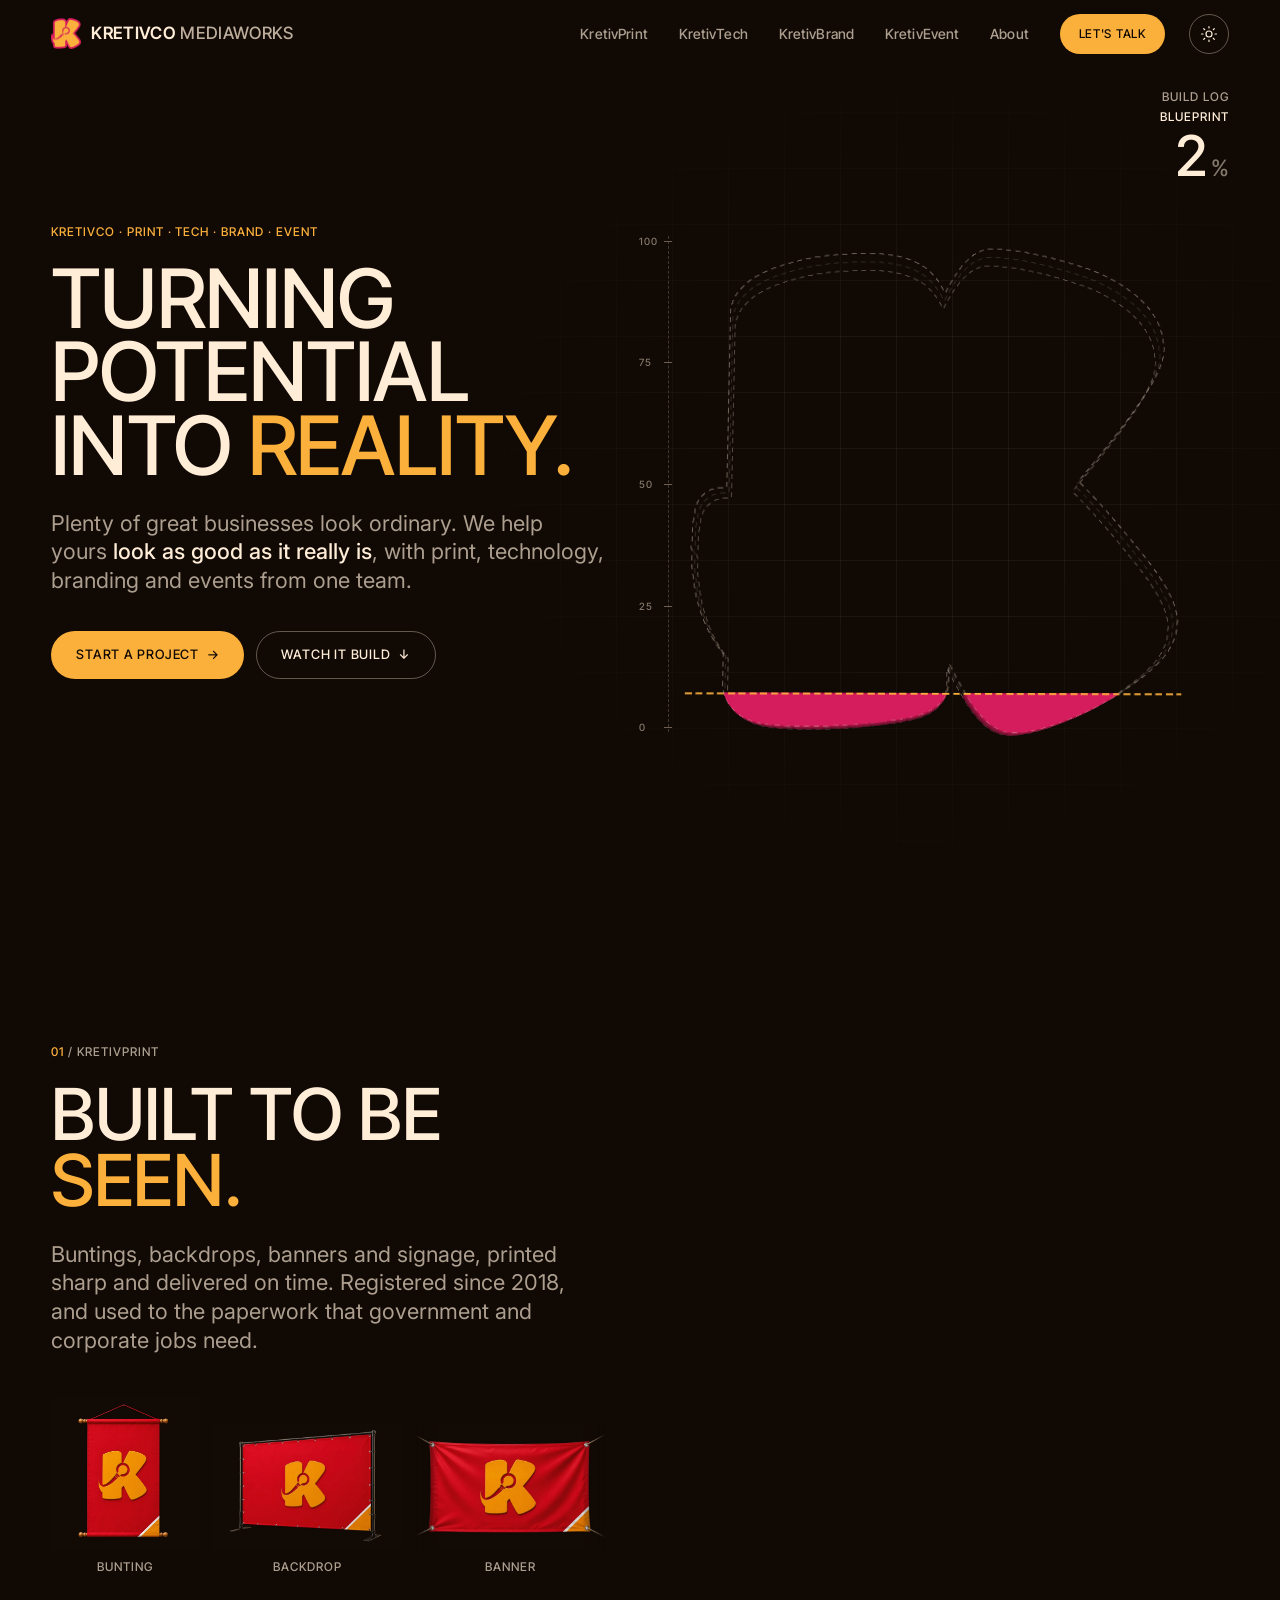
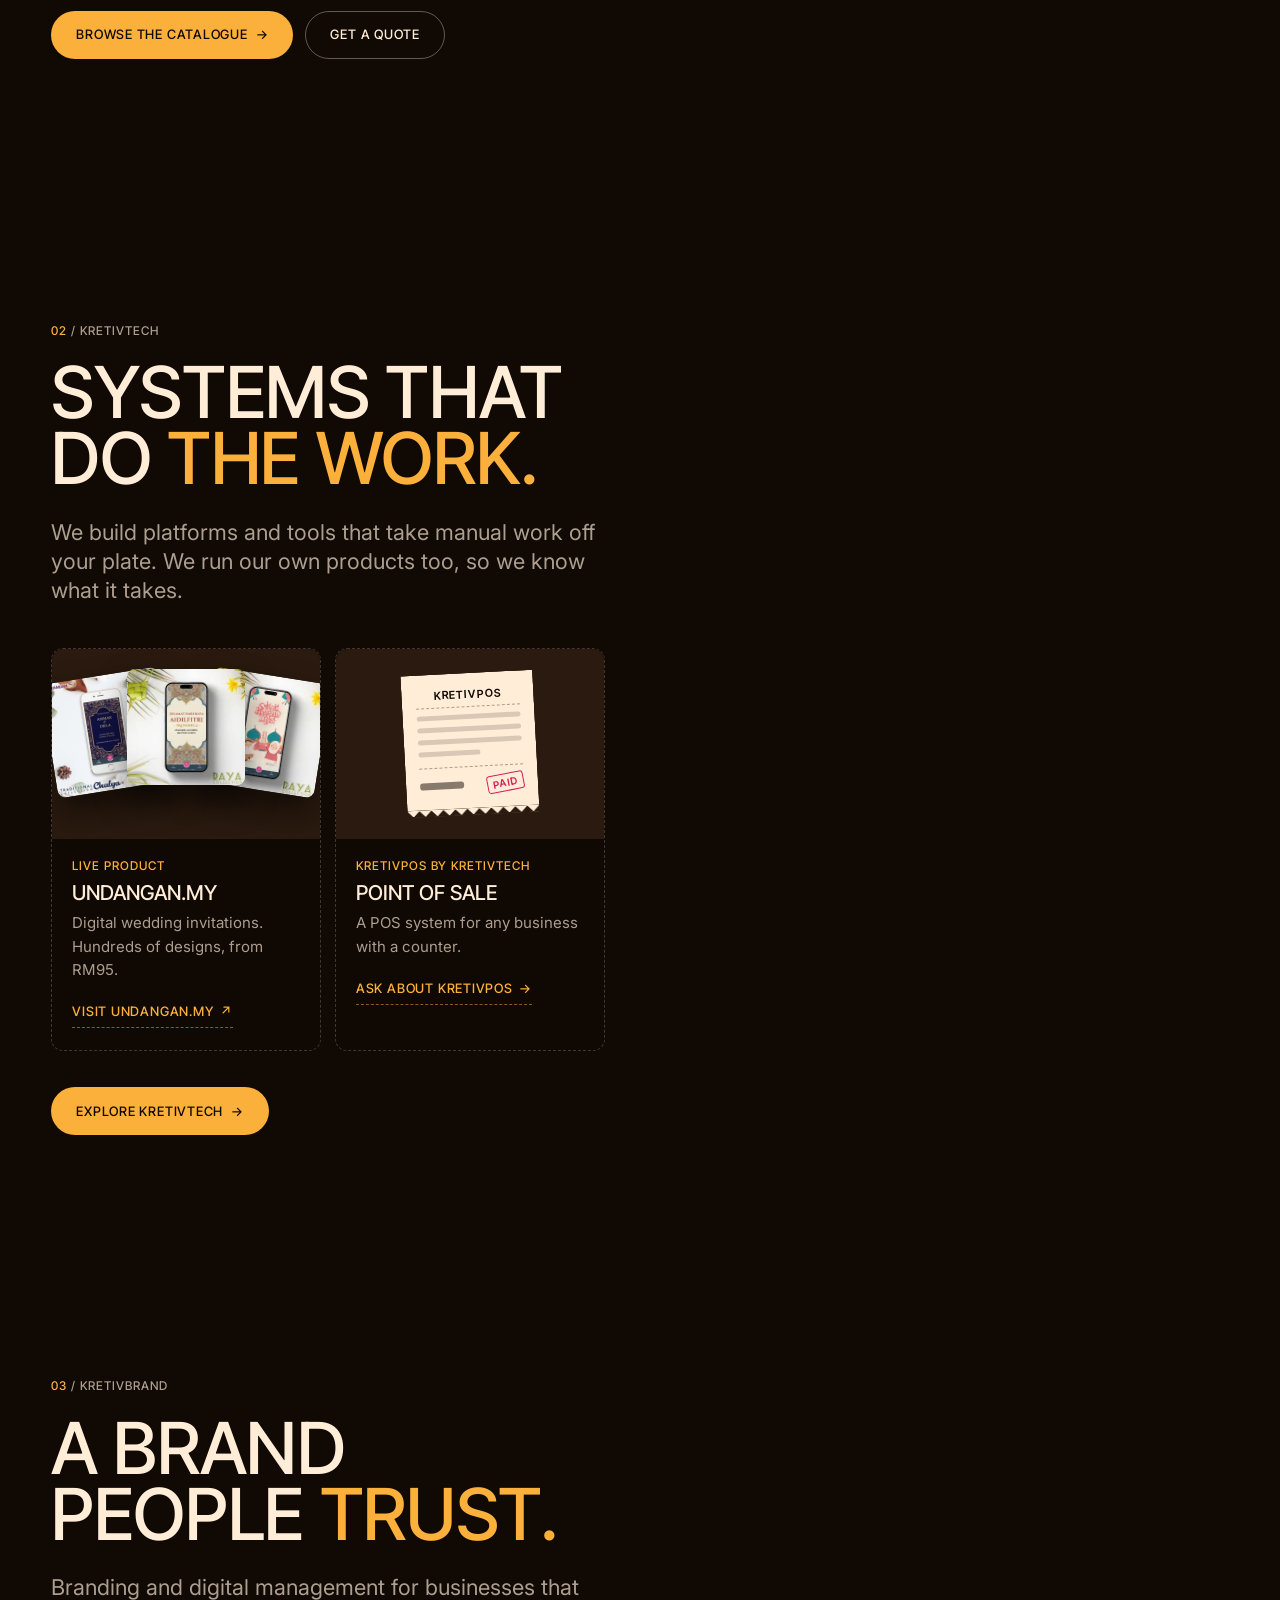
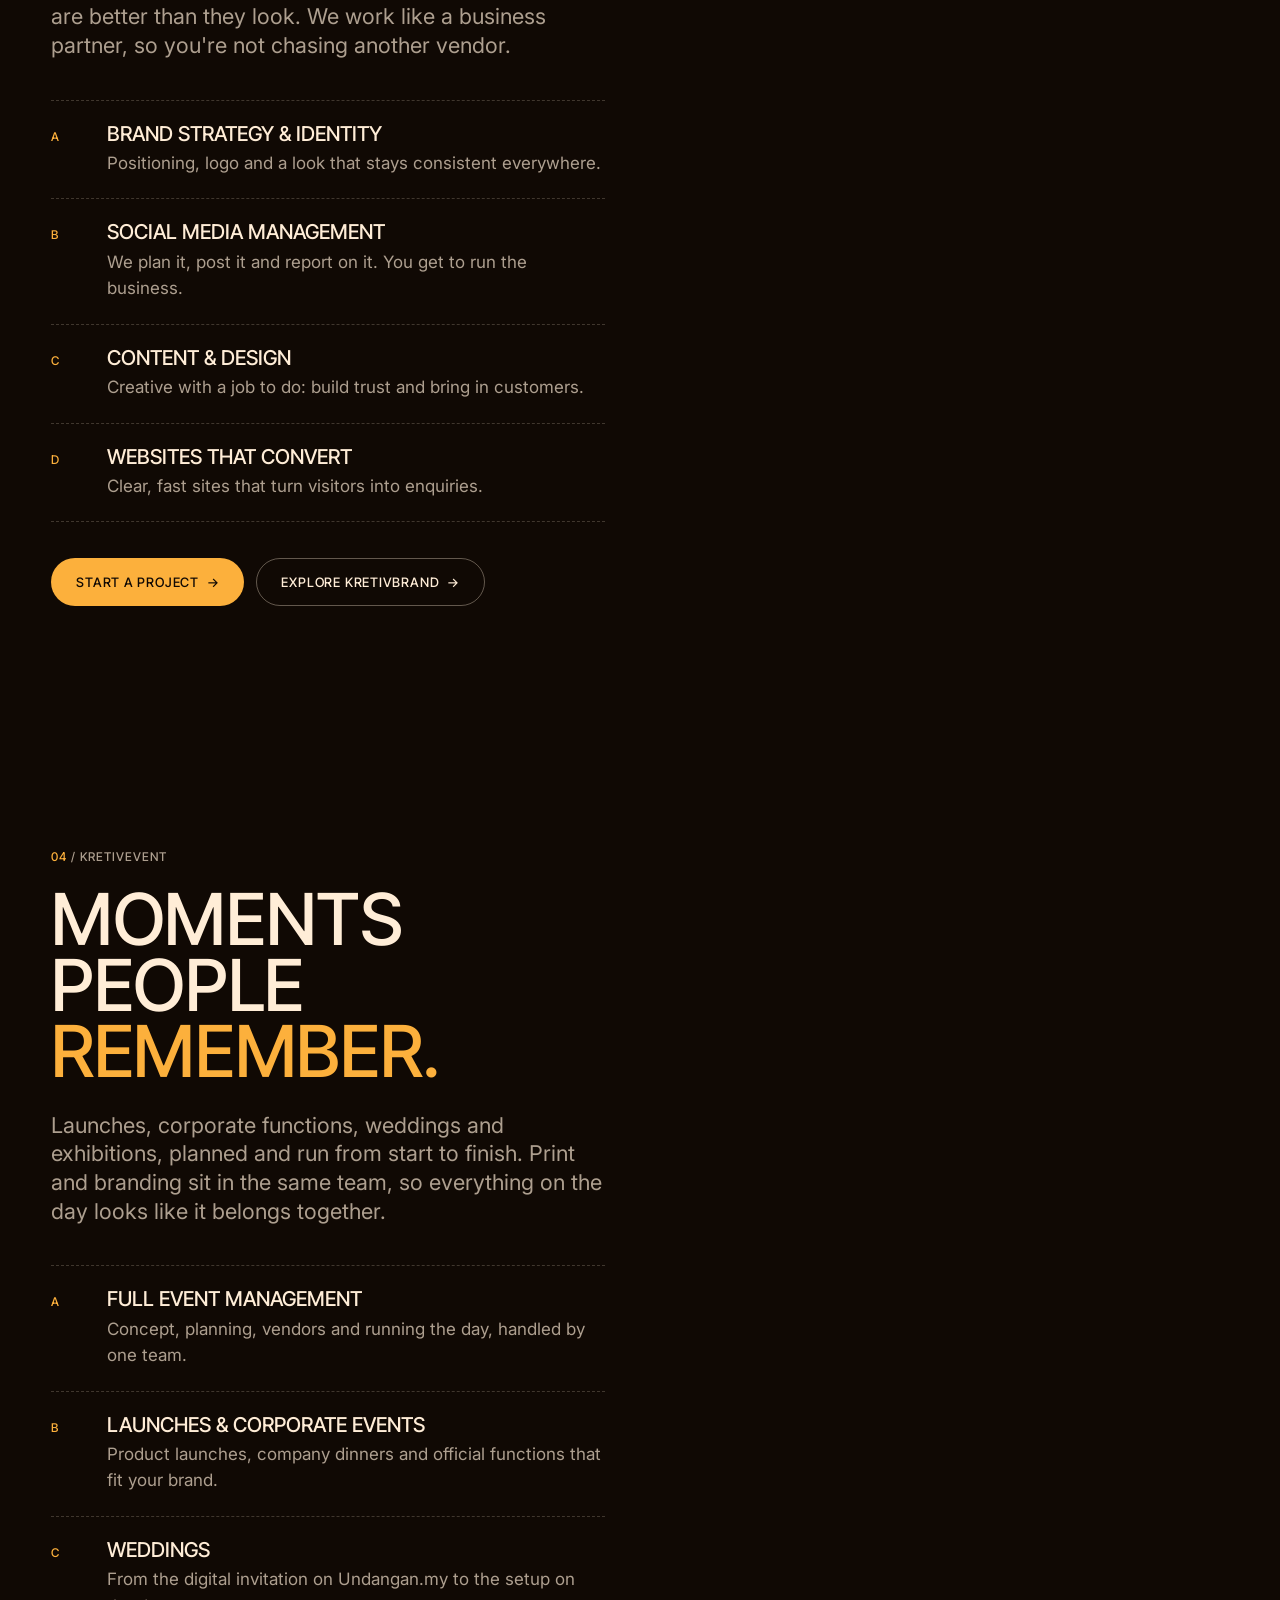
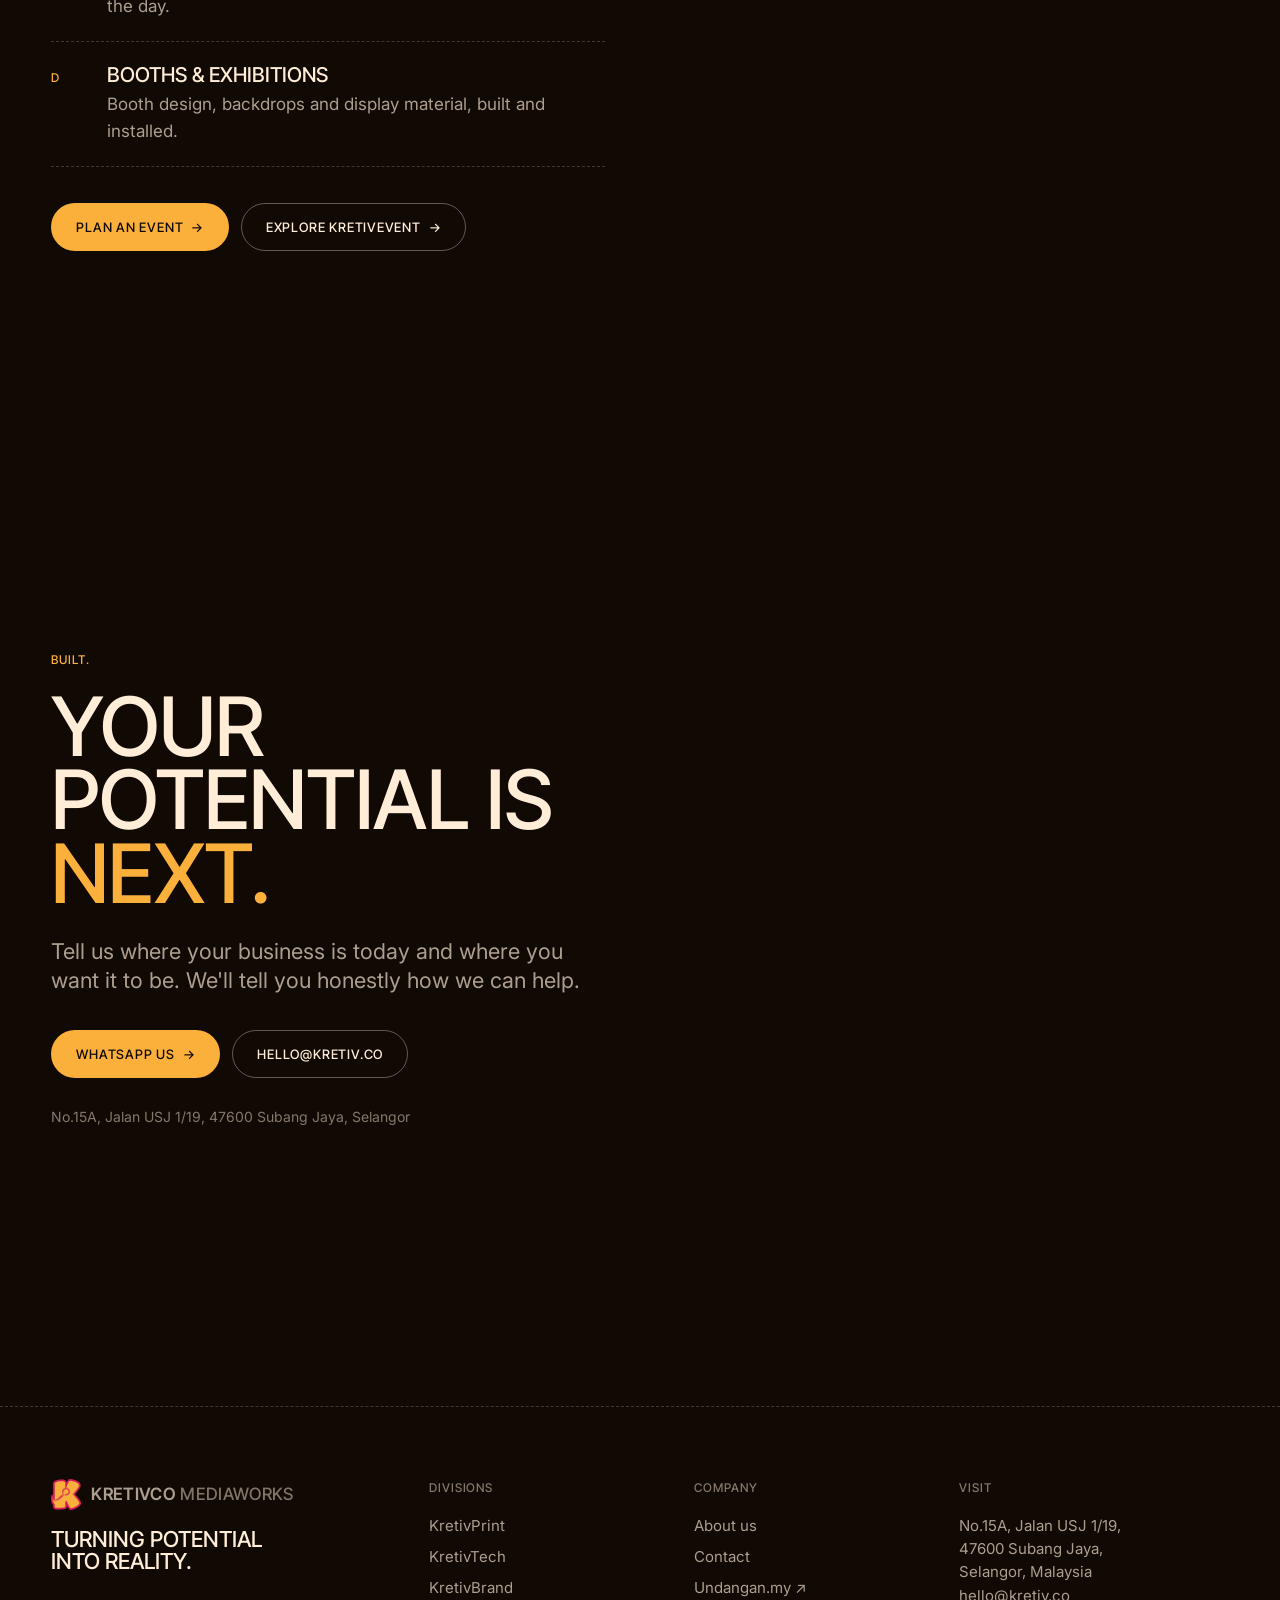
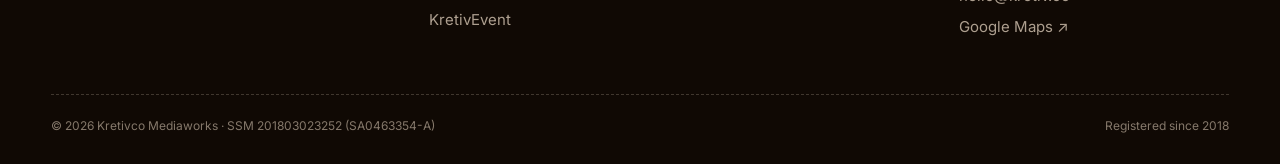
==== commit 2bbe2021: "Smooth the K spin: denser extrusion, fading blueprint The 360 degree turn showed obvious stepping on" ====
--- a/index.html
+++ b/index.html
@@ -21,7 +21,7 @@
   <link rel="preconnect" href="https://fonts.gstatic.com" crossorigin>
   <link href="https://fonts.googleapis.com/css2?family=Inter+Tight:wght@500;600&family=Inter:wght@400;500&display=swap" rel="stylesheet">
   <link rel="stylesheet" href="/css/site.css?v=f4f2e607">
-  <link rel="stylesheet" href="/css/home.css?v=4ea8c963">
+  <link rel="stylesheet" href="/css/home.css?v=d2113b0d">
   <script type="application/ld+json">{"@context": "https://schema.org", "@type": "LocalBusiness", "name": "Kretivco", "legalName": "Kretivco Mediaworks", "url": "https://kretiv.co/", "logo": "https://kretiv.co/assets/k-logo.webp", "image": "https://kretiv.co/assets/og.jpg", "description": "Print, technology, branding and events from one team: KretivPrint, KretivTech, KretivBrand and KretivEvent.", "telephone": "+60193663805", "email": "hello@kretiv.co", "foundingDate": "2018-01-18", "identifier": "201803023252 (SA0463354-A)", "address": {"@type": "PostalAddress", "streetAddress": "No.15A, Jalan USJ 1/19", "postalCode": "47600", "addressLocality": "Subang Jaya", "addressRegion": "Selangor", "addressCountry": "MY"}, "areaServed": "MY", "founder": [{"@type": "Person", "name": "Amirul Hafiz"}, {"@type": "Person", "name": "Nurfadilah"}]}</script>
 </head>
 <body class="home">
@@ -58,7 +58,7 @@
       <div class="kwrap">
         <div class="kbox">
           <div class="k3d">
-          <div class="kdepth"><svg class="kdepth__wire" viewBox="83 65 1859 1898" style="--i:23"><use href="#k-blue-src"/></svg><svg class="kdepth__wire" viewBox="83 65 1859 1898" style="--i:11.5"><use href="#k-blue-src"/></svg><svg viewBox="83 65 1859 1898" style="--i:1;--kf:#b01448"><use href="#k-sil"/></svg><svg viewBox="83 65 1859 1898" style="--i:2;--kf:#ac1446"><use href="#k-sil"/></svg><svg viewBox="83 65 1859 1898" style="--i:3;--kf:#a71344"><use href="#k-sil"/></svg><svg viewBox="83 65 1859 1898" style="--i:4;--kf:#a31343"><use href="#k-sil"/></svg><svg viewBox="83 65 1859 1898" style="--i:5;--kf:#9e1241"><use href="#k-sil"/></svg><svg viewBox="83 65 1859 1898" style="--i:6;--kf:#9a123f"><use href="#k-sil"/></svg><svg viewBox="83 65 1859 1898" style="--i:7;--kf:#96113d"><use href="#k-sil"/></svg><svg viewBox="83 65 1859 1898" style="--i:8;--kf:#91113b"><use href="#k-sil"/></svg><svg viewBox="83 65 1859 1898" style="--i:9;--kf:#8d103a"><use href="#k-sil"/></svg><svg viewBox="83 65 1859 1898" style="--i:10;--kf:#891038"><use href="#k-sil"/></svg><svg viewBox="83 65 1859 1898" style="--i:11;--kf:#840f36"><use href="#k-sil"/></svg><svg viewBox="83 65 1859 1898" style="--i:12;--kf:#800f34"><use href="#k-sil"/></svg><svg viewBox="83 65 1859 1898" style="--i:13;--kf:#7b0e32"><use href="#k-sil"/></svg><svg viewBox="83 65 1859 1898" style="--i:14;--kf:#770e30"><use href="#k-sil"/></svg><svg viewBox="83 65 1859 1898" style="--i:15;--kf:#730d2f"><use href="#k-sil"/></svg><svg viewBox="83 65 1859 1898" style="--i:16;--kf:#6e0d2d"><use href="#k-sil"/></svg><svg viewBox="83 65 1859 1898" style="--i:17;--kf:#6a0c2b"><use href="#k-sil"/></svg><svg viewBox="83 65 1859 1898" style="--i:18;--kf:#660c29"><use href="#k-sil"/></svg><svg viewBox="83 65 1859 1898" style="--i:19;--kf:#610b27"><use href="#k-sil"/></svg><svg viewBox="83 65 1859 1898" style="--i:20;--kf:#5d0b26"><use href="#k-sil"/></svg><svg viewBox="83 65 1859 1898" style="--i:21;--kf:#580a24"><use href="#k-sil"/></svg><svg viewBox="83 65 1859 1898" style="--i:22;--kf:#540a22"><use href="#k-sil"/></svg></div>
+          <div class="kdepth"><svg class="kdepth__wire" viewBox="83 65 1859 1898" style="--i:41"><use href="#k-blue-src"/></svg><svg class="kdepth__wire" viewBox="83 65 1859 1898" style="--i:20.0"><use href="#k-blue-src"/></svg><svg viewBox="83 65 1859 1898" style="--i:1;--kf:#b01448"><use href="#k-sil"/></svg><svg viewBox="83 65 1859 1898" style="--i:2;--kf:#ac1446"><use href="#k-sil"/></svg><svg viewBox="83 65 1859 1898" style="--i:3;--kf:#a91345"><use href="#k-sil"/></svg><svg viewBox="83 65 1859 1898" style="--i:4;--kf:#a61344"><use href="#k-sil"/></svg><svg viewBox="83 65 1859 1898" style="--i:5;--kf:#a31343"><use href="#k-sil"/></svg><svg viewBox="83 65 1859 1898" style="--i:6;--kf:#a01241"><use href="#k-sil"/></svg><svg viewBox="83 65 1859 1898" style="--i:7;--kf:#9d1240"><use href="#k-sil"/></svg><svg viewBox="83 65 1859 1898" style="--i:8;--kf:#9b123f"><use href="#k-sil"/></svg><svg viewBox="83 65 1859 1898" style="--i:9;--kf:#98113e"><use href="#k-sil"/></svg><svg viewBox="83 65 1859 1898" style="--i:10;--kf:#96113d"><use href="#k-sil"/></svg><svg viewBox="83 65 1859 1898" style="--i:11;--kf:#93113c"><use href="#k-sil"/></svg><svg viewBox="83 65 1859 1898" style="--i:12;--kf:#91113b"><use href="#k-sil"/></svg><svg viewBox="83 65 1859 1898" style="--i:13;--kf:#8e103a"><use href="#k-sil"/></svg><svg viewBox="83 65 1859 1898" style="--i:14;--kf:#8c1039"><use href="#k-sil"/></svg><svg viewBox="83 65 1859 1898" style="--i:15;--kf:#891038"><use href="#k-sil"/></svg><svg viewBox="83 65 1859 1898" style="--i:16;--kf:#871037"><use href="#k-sil"/></svg><svg viewBox="83 65 1859 1898" style="--i:17;--kf:#850f36"><use href="#k-sil"/></svg><svg viewBox="83 65 1859 1898" style="--i:18;--kf:#830f35"><use href="#k-sil"/></svg><svg viewBox="83 65 1859 1898" style="--i:19;--kf:#800f34"><use href="#k-sil"/></svg><svg viewBox="83 65 1859 1898" style="--i:20;--kf:#7e0f33"><use href="#k-sil"/></svg><svg viewBox="83 65 1859 1898" style="--i:21;--kf:#7c0e32"><use href="#k-sil"/></svg><svg viewBox="83 65 1859 1898" style="--i:22;--kf:#7a0e32"><use href="#k-sil"/></svg><svg viewBox="83 65 1859 1898" style="--i:23;--kf:#770e31"><use href="#k-sil"/></svg><svg viewBox="83 65 1859 1898" style="--i:24;--kf:#750e30"><use href="#k-sil"/></svg><svg viewBox="83 65 1859 1898" style="--i:25;--kf:#730d2f"><use href="#k-sil"/></svg><svg viewBox="83 65 1859 1898" style="--i:26;--kf:#710d2e"><use href="#k-sil"/></svg><svg viewBox="83 65 1859 1898" style="--i:27;--kf:#6f0d2d"><use href="#k-sil"/></svg><svg viewBox="83 65 1859 1898" style="--i:28;--kf:#6d0d2c"><use href="#k-sil"/></svg><svg viewBox="83 65 1859 1898" style="--i:29;--kf:#6b0c2b"><use href="#k-sil"/></svg><svg viewBox="83 65 1859 1898" style="--i:30;--kf:#680c2a"><use href="#k-sil"/></svg><svg viewBox="83 65 1859 1898" style="--i:31;--kf:#660c2a"><use href="#k-sil"/></svg><svg viewBox="83 65 1859 1898" style="--i:32;--kf:#640c29"><use href="#k-sil"/></svg><svg viewBox="83 65 1859 1898" style="--i:33;--kf:#620c28"><use href="#k-sil"/></svg><svg viewBox="83 65 1859 1898" style="--i:34;--kf:#600b27"><use href="#k-sil"/></svg><svg viewBox="83 65 1859 1898" style="--i:35;--kf:#5e0b26"><use href="#k-sil"/></svg><svg viewBox="83 65 1859 1898" style="--i:36;--kf:#5c0b25"><use href="#k-sil"/></svg><svg viewBox="83 65 1859 1898" style="--i:37;--kf:#5a0b24"><use href="#k-sil"/></svg><svg viewBox="83 65 1859 1898" style="--i:38;--kf:#580a24"><use href="#k-sil"/></svg><svg viewBox="83 65 1859 1898" style="--i:39;--kf:#560a23"><use href="#k-sil"/></svg><svg viewBox="83 65 1859 1898" style="--i:40;--kf:#540a22"><use href="#k-sil"/></svg></div>
           <svg class="k" viewBox="83 65 1859 1898" data-vb="83 65 1859 1898" focusable="false">
             <defs>
               <clipPath id="clip-frame"><rect class="clip" x="83.0" y="1963.0" width="1859.0" height="0"/></clipPath>
@@ -79,7 +79,7 @@
             <line class="k-front" x1="83.0" x2="1942.0" y1="1963.0" y2="1963.0"/>
             </g>
           </svg>
-          <svg class="k k--back" viewBox="83 65 1859 1898" aria-hidden="true" focusable="false"><use href="#kface"/></svg>
+          <svg class="k k--back" data-depth="42" viewBox="83 65 1859 1898" aria-hidden="true" focusable="false"><use href="#kface"/></svg>
           </div>
           <span class="ruler"><i>100</i><i>75</i><i>50</i><i>25</i><i>0</i></span>
         </div>
@@ -280,6 +280,6 @@
 </footer>
 
 <script src="/js/site.js?v=295a12ff"></script>
-<script src="/js/home.js?v=fae7313e"></script>
+<script src="/js/home.js?v=0b502c93"></script>
 </body>
 </html>
--- a/css/home.css
+++ b/css/home.css
@@ -25,7 +25,7 @@
   transition: opacity .6s var(--ease);
 }
 .kbox {
-  position: relative; --step: clamp(1.6px, .2vw, 3px);
+  position: relative; --step: clamp(0.85px, .11vw, 1.6px);
   width: min(38vw, 64vh, 620px);
   aspect-ratio: 1859 / 1898;
   transition: transform 1.4s var(--ease), filter 1.4s var(--ease);
@@ -33,7 +33,7 @@
 .k { position: absolute; inset: 0; width: 100%; height: 100%; overflow: visible; display: block; backface-visibility: hidden; -webkit-backface-visibility: hidden; transform: translateZ(0); }
 /* Double-sided sign: the back face re-uses the front layers, turned 180°, so the K reads
    correctly (and keeps building) when the spin shows its back. */
-.k--back { transform: translateZ(calc(-23 * var(--step, 2.8px))) rotateY(180deg); }
+.k--back { transform: translateZ(calc(-42 * var(--step, 1.6px))) rotateY(180deg); }
 
 /* 3D: the front face sits on 22 stacked copies of the silhouette, each pushed back in Z */
 .k3d {
@@ -49,8 +49,8 @@
   clip-path: inset(calc((1 - var(--frame, .08)) * 100%) -5% -5% -5%);
 }
 .kdepth use { --kf: inherit; }
-.kdepth .kdepth__wire { clip-path: none; opacity: .75; }
-.kdepth .kdepth__wire:nth-child(2) { opacity: .35; }
+.kdepth .kdepth__wire { clip-path: none; opacity: calc(.75 * var(--wire, 1)); transition: opacity .4s linear; }
+.kdepth .kdepth__wire:nth-child(2) { opacity: calc(.35 * var(--wire, 1)); }
 .k .k-frame, .kdepth use { fill: var(--kf, var(--pink)); }
 
 .k-blue {
@@ -233,7 +233,9 @@
 
   .steps { left: var(--gutter); right: var(--gutter); bottom: calc(14px + env(safe-area-inset-bottom)); justify-content: space-between; }
   /* phones: half the extrusion layers (same thickness) to keep scrolling smooth */
+  .kbox { --step: clamp(1.7px, .22vw, 3.2px); }
   .kdepth svg:nth-child(2n+4) { display: none; }
+  .k--back { transform: translateZ(calc(-21 * var(--step, 3.2px))) rotateY(180deg); }
   .chapter__inner .btns { position: relative; z-index: 2; }
   .steps a { flex: 1; justify-content: center; padding: 11px 8px; }
   .products { gap: 8px; }
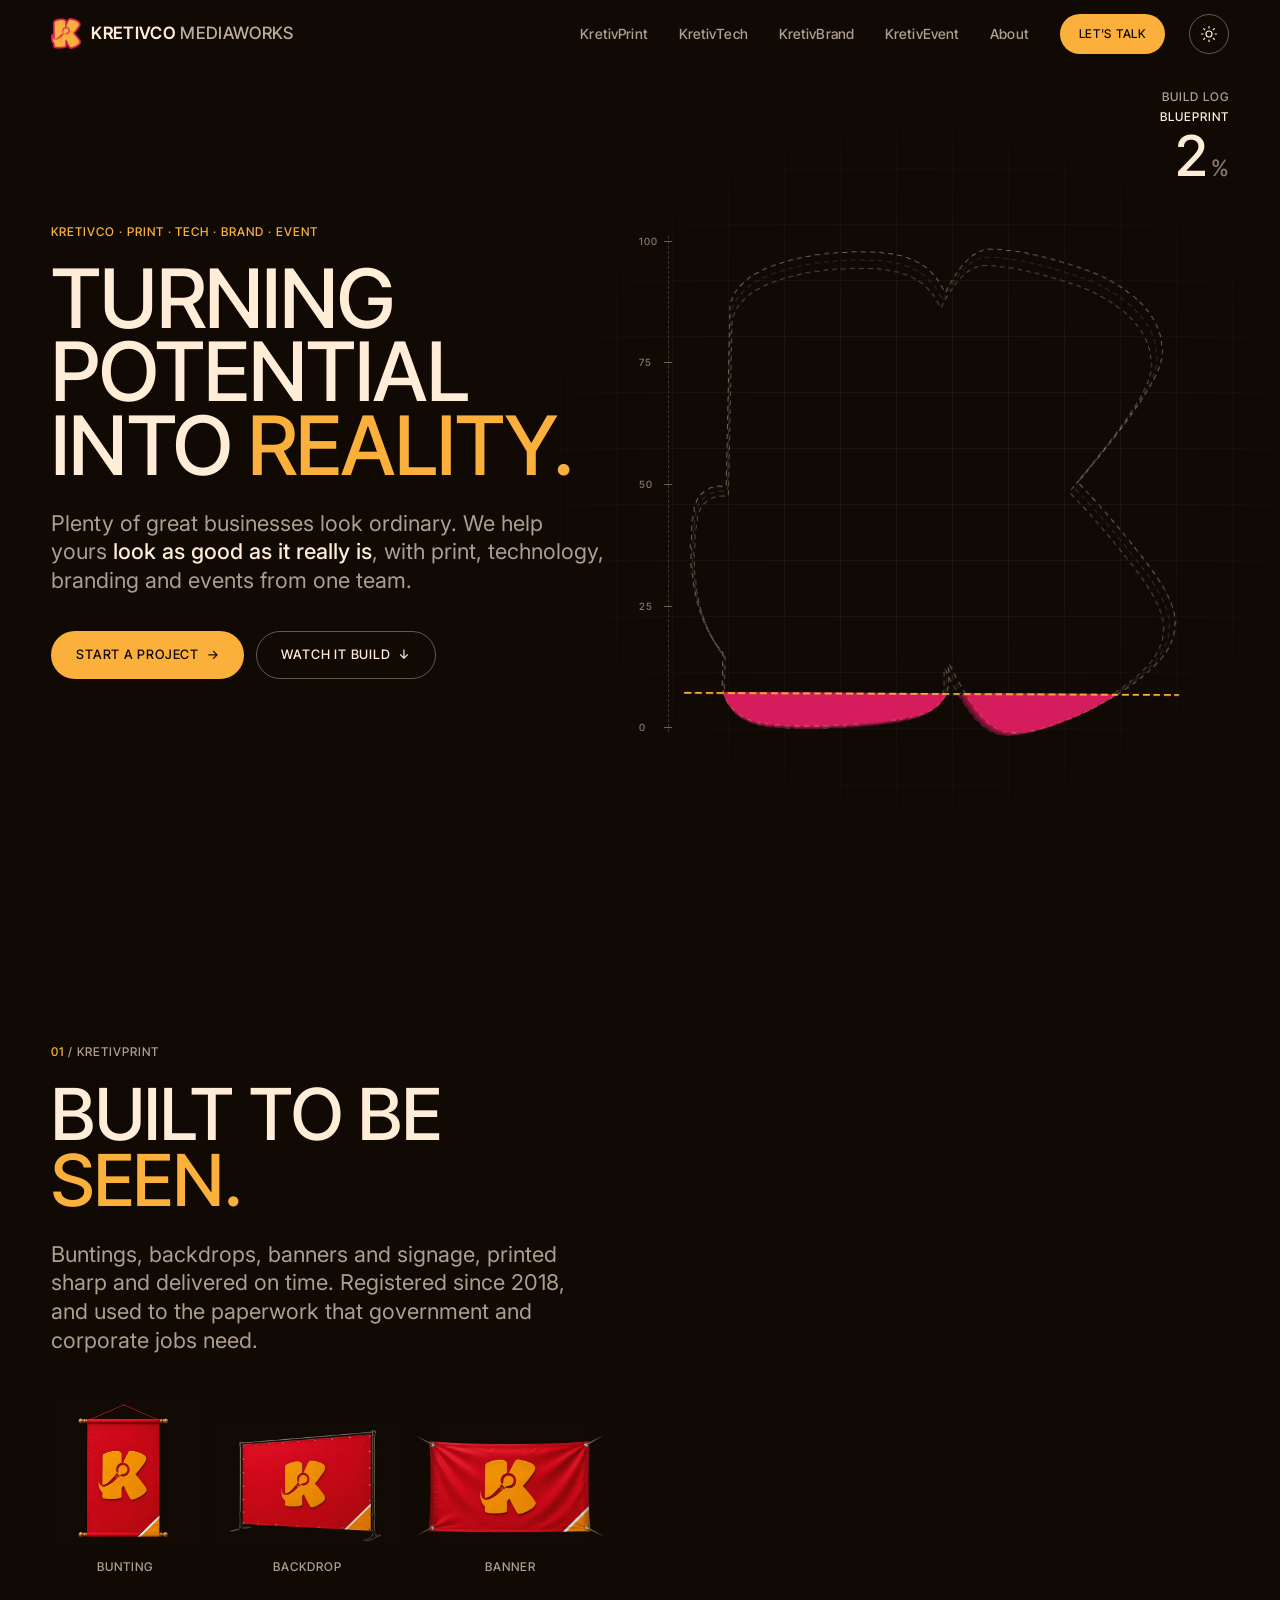
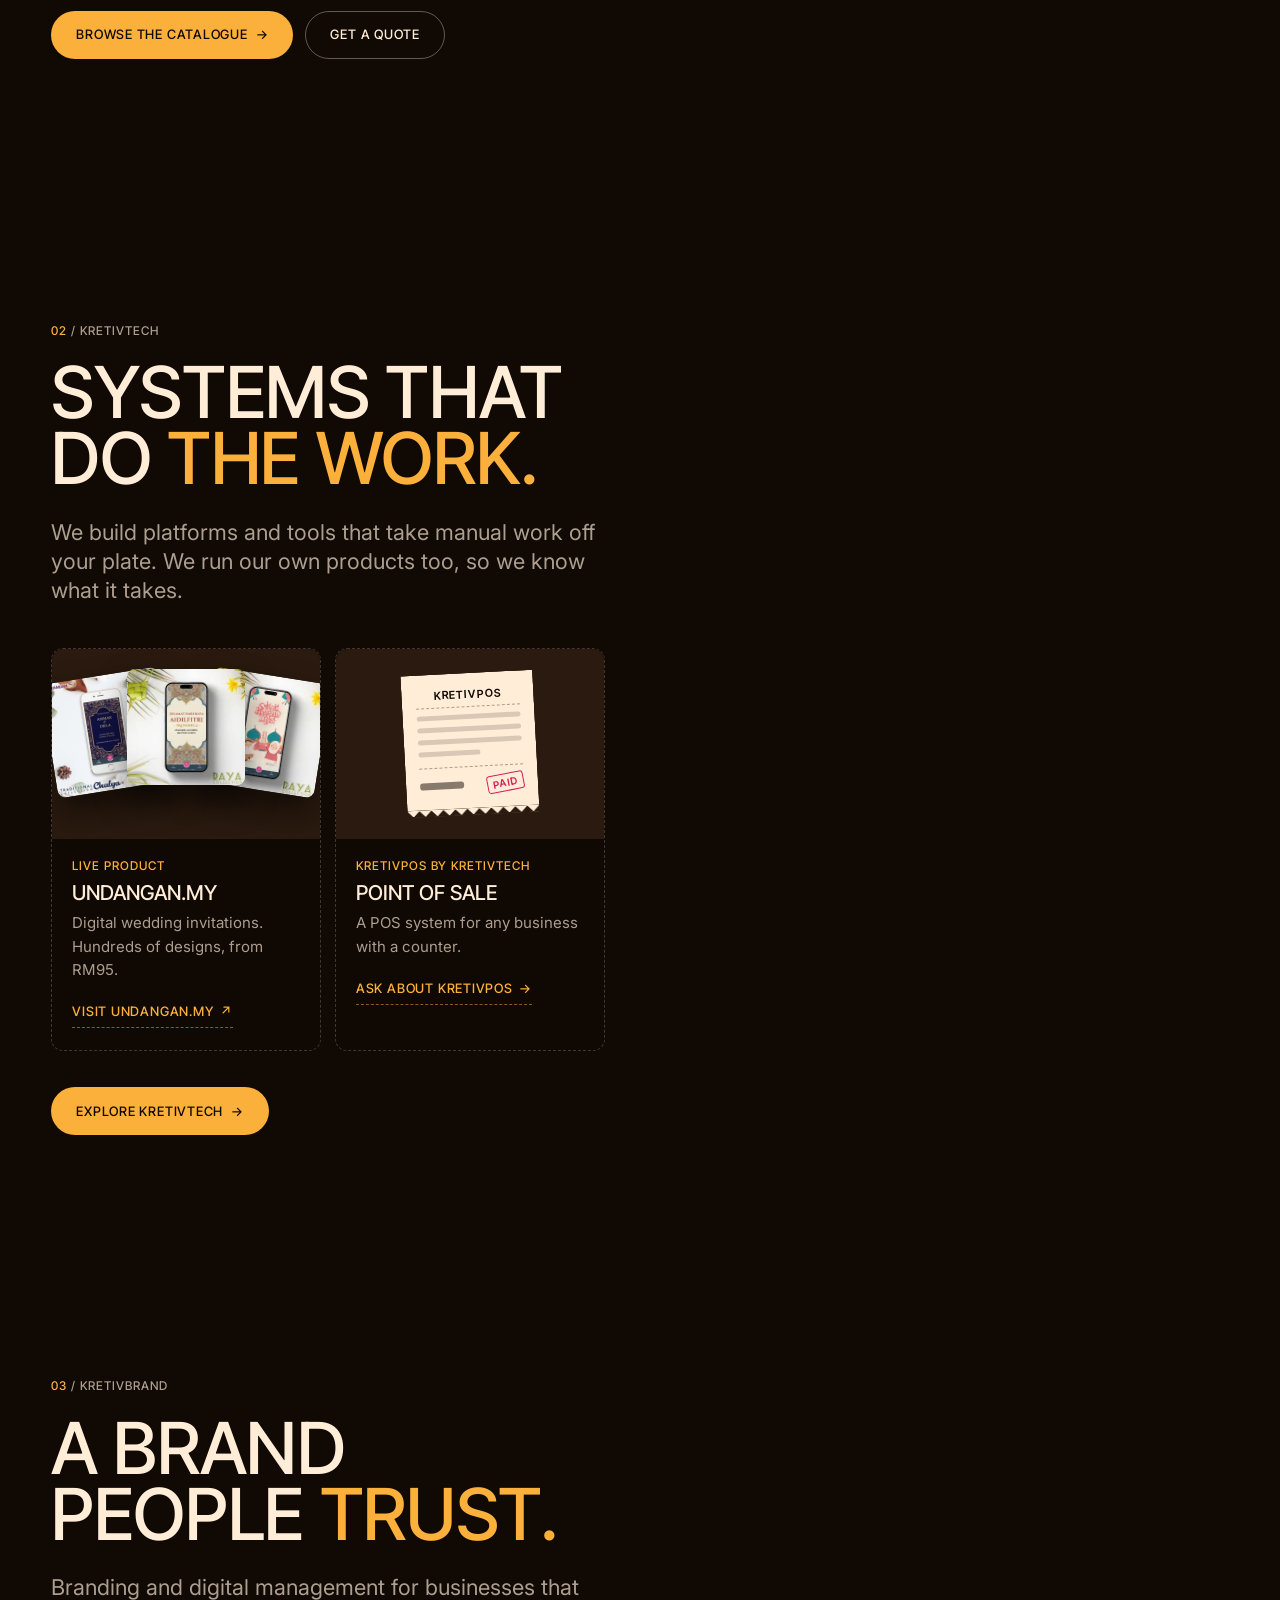
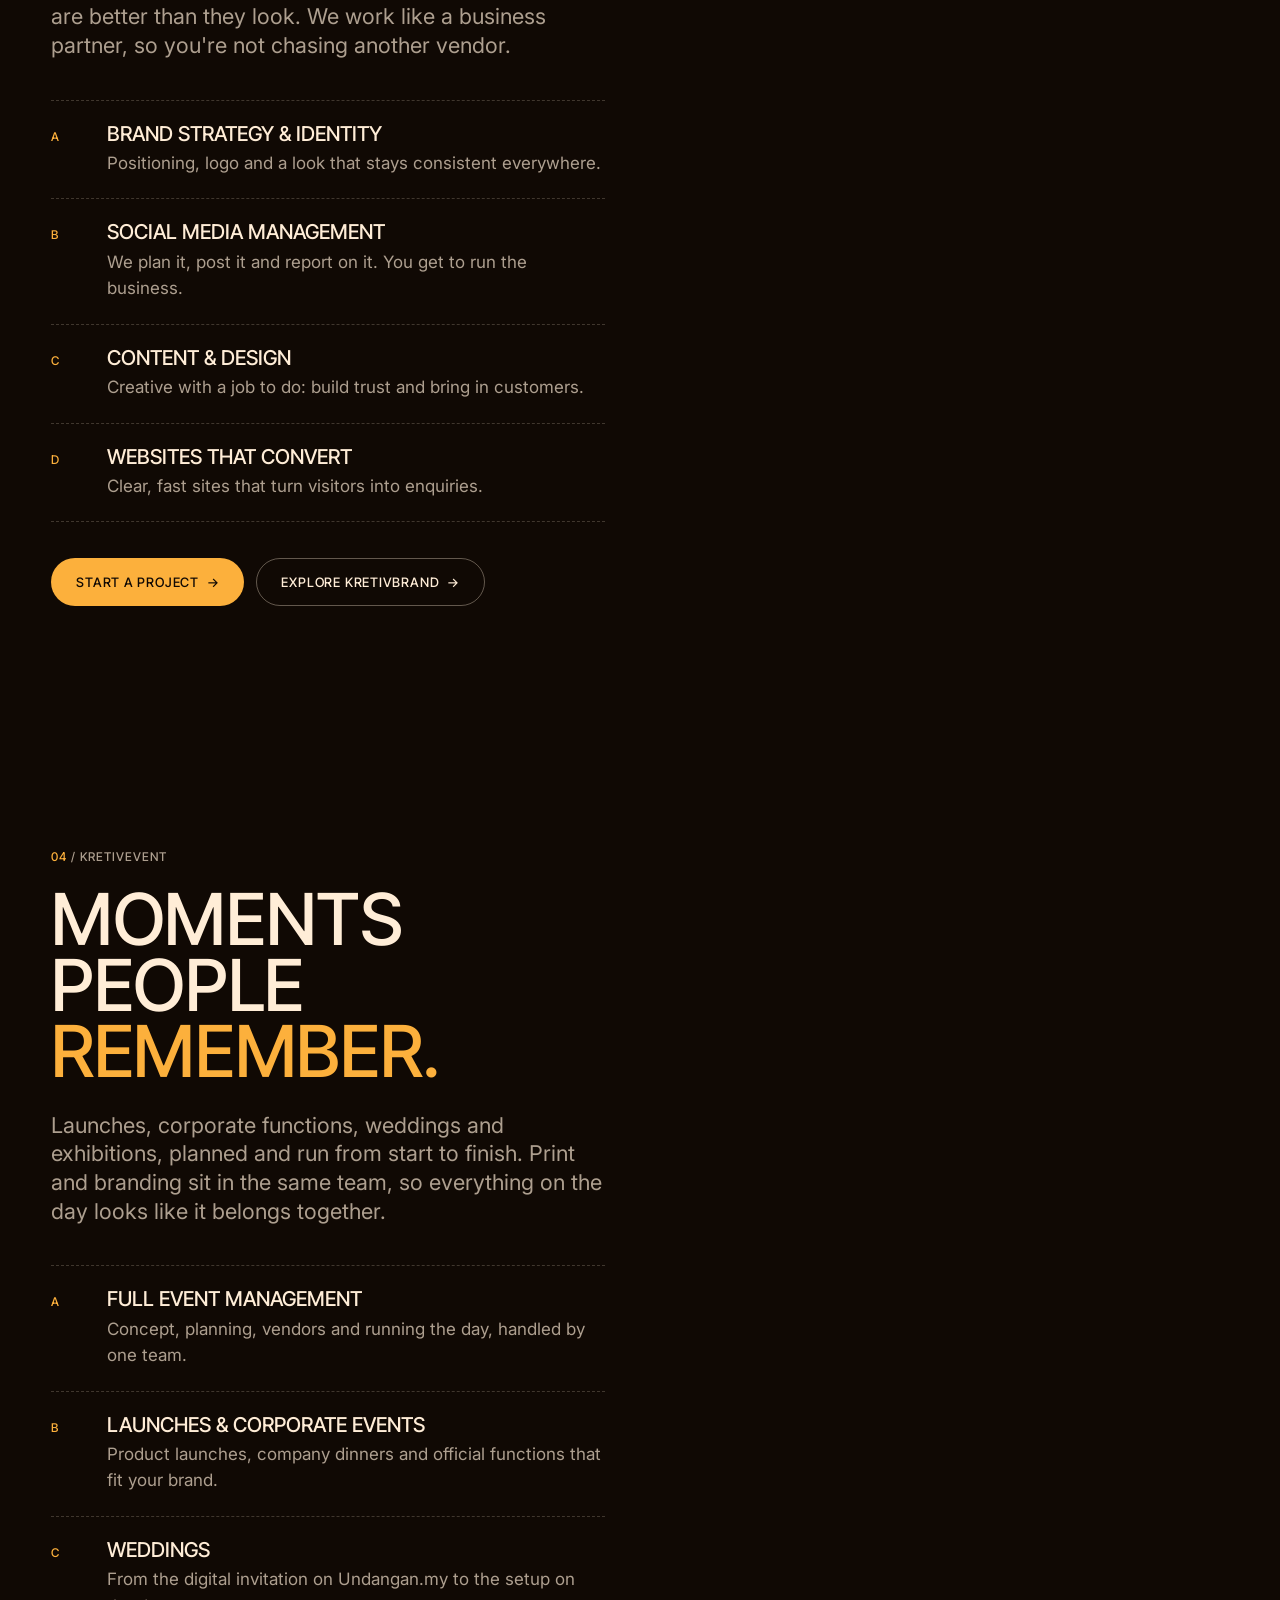
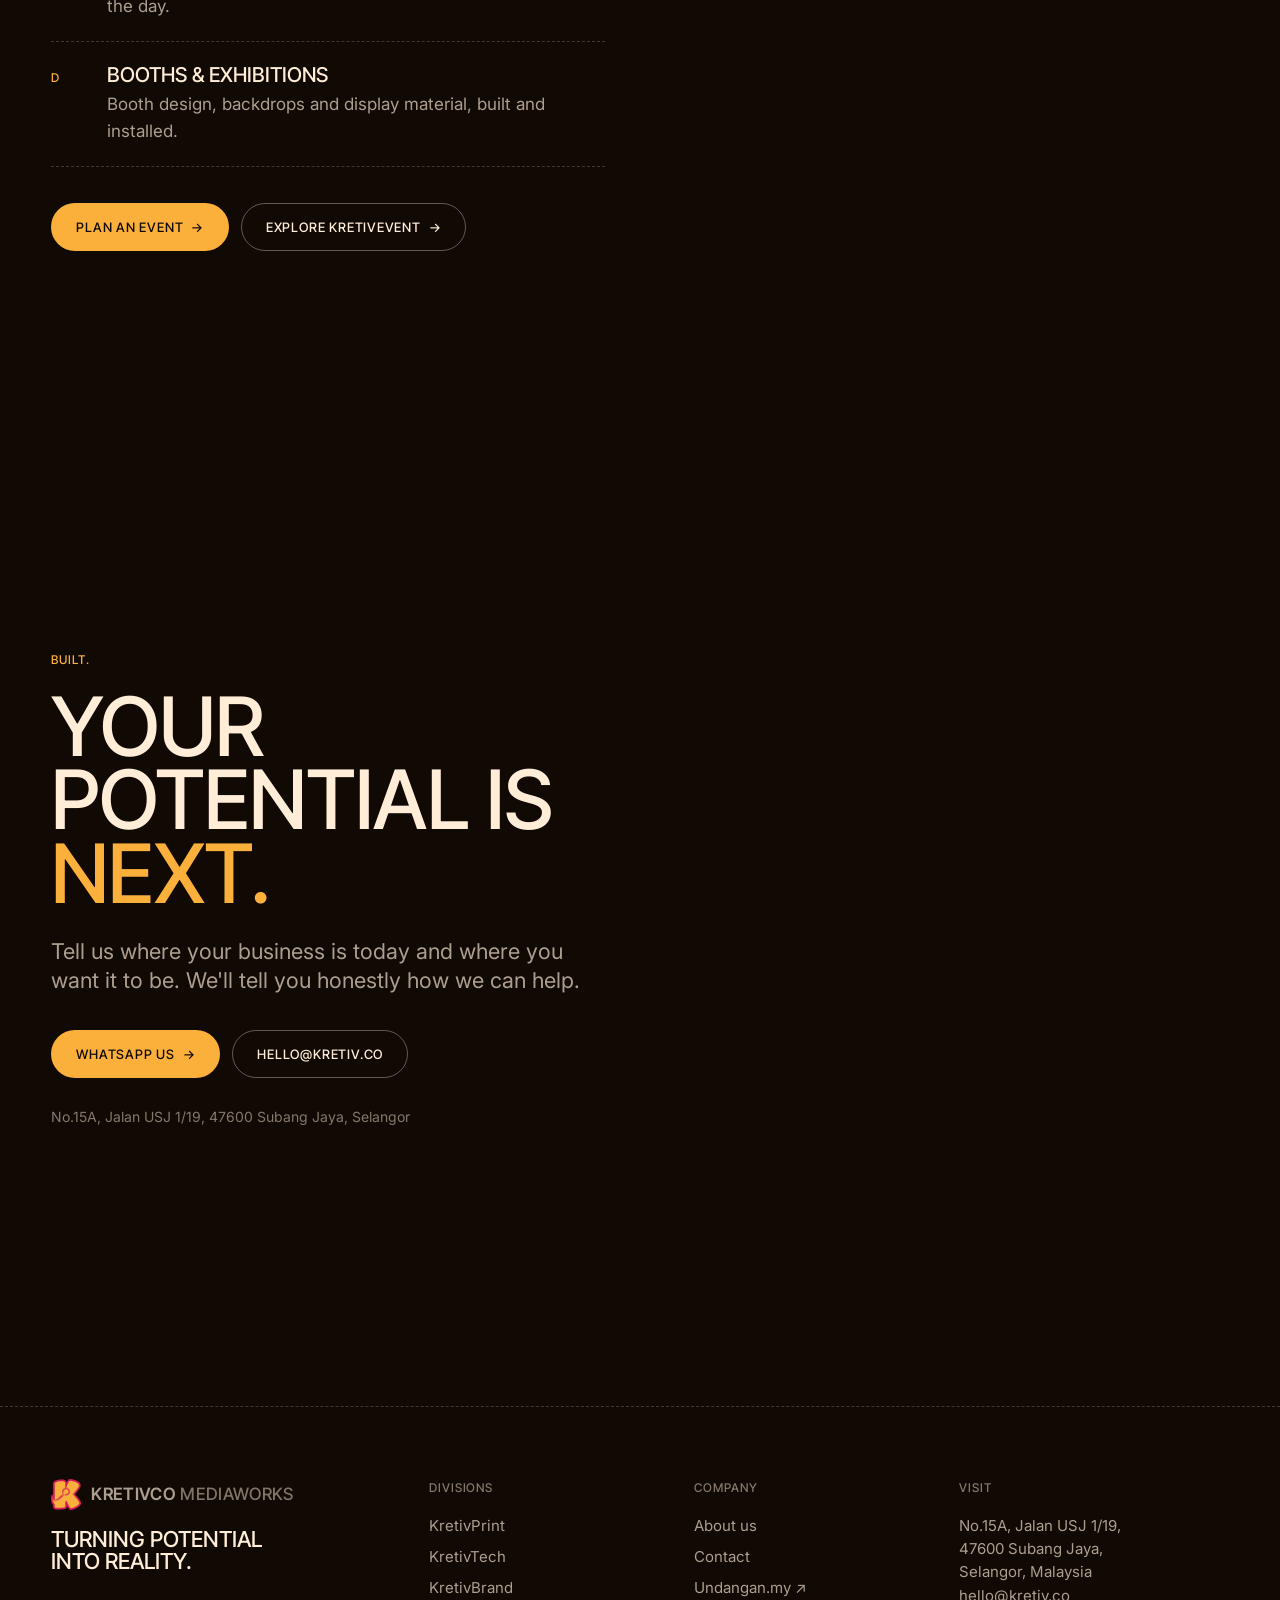
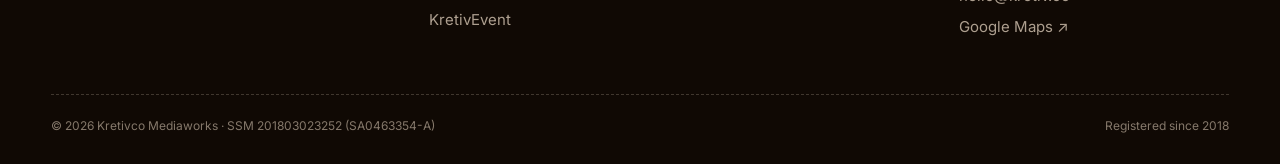
==== commit c7d1fa49: "Stop the K showing its mirrored back during the spin The extrusion was one stack of silhouettes that" ====
--- a/index.html
+++ b/index.html
@@ -21,7 +21,7 @@
   <link rel="preconnect" href="https://fonts.gstatic.com" crossorigin>
   <link href="https://fonts.googleapis.com/css2?family=Inter+Tight:wght@500;600&family=Inter:wght@400;500&display=swap" rel="stylesheet">
   <link rel="stylesheet" href="/css/site.css?v=f4f2e607">
-  <link rel="stylesheet" href="/css/home.css?v=d2113b0d">
+  <link rel="stylesheet" href="/css/home.css?v=3318bcdd">
   <script type="application/ld+json">{"@context": "https://schema.org", "@type": "LocalBusiness", "name": "Kretivco", "legalName": "Kretivco Mediaworks", "url": "https://kretiv.co/", "logo": "https://kretiv.co/assets/k-logo.webp", "image": "https://kretiv.co/assets/og.jpg", "description": "Print, technology, branding and events from one team: KretivPrint, KretivTech, KretivBrand and KretivEvent.", "telephone": "+60193663805", "email": "hello@kretiv.co", "foundingDate": "2018-01-18", "identifier": "201803023252 (SA0463354-A)", "address": {"@type": "PostalAddress", "streetAddress": "No.15A, Jalan USJ 1/19", "postalCode": "47600", "addressLocality": "Subang Jaya", "addressRegion": "Selangor", "addressCountry": "MY"}, "areaServed": "MY", "founder": [{"@type": "Person", "name": "Amirul Hafiz"}, {"@type": "Person", "name": "Nurfadilah"}]}</script>
 </head>
 <body class="home">
@@ -58,7 +58,7 @@
       <div class="kwrap">
         <div class="kbox">
           <div class="k3d">
-          <div class="kdepth"><svg class="kdepth__wire" viewBox="83 65 1859 1898" style="--i:41"><use href="#k-blue-src"/></svg><svg class="kdepth__wire" viewBox="83 65 1859 1898" style="--i:20.0"><use href="#k-blue-src"/></svg><svg viewBox="83 65 1859 1898" style="--i:1;--kf:#b01448"><use href="#k-sil"/></svg><svg viewBox="83 65 1859 1898" style="--i:2;--kf:#ac1446"><use href="#k-sil"/></svg><svg viewBox="83 65 1859 1898" style="--i:3;--kf:#a91345"><use href="#k-sil"/></svg><svg viewBox="83 65 1859 1898" style="--i:4;--kf:#a61344"><use href="#k-sil"/></svg><svg viewBox="83 65 1859 1898" style="--i:5;--kf:#a31343"><use href="#k-sil"/></svg><svg viewBox="83 65 1859 1898" style="--i:6;--kf:#a01241"><use href="#k-sil"/></svg><svg viewBox="83 65 1859 1898" style="--i:7;--kf:#9d1240"><use href="#k-sil"/></svg><svg viewBox="83 65 1859 1898" style="--i:8;--kf:#9b123f"><use href="#k-sil"/></svg><svg viewBox="83 65 1859 1898" style="--i:9;--kf:#98113e"><use href="#k-sil"/></svg><svg viewBox="83 65 1859 1898" style="--i:10;--kf:#96113d"><use href="#k-sil"/></svg><svg viewBox="83 65 1859 1898" style="--i:11;--kf:#93113c"><use href="#k-sil"/></svg><svg viewBox="83 65 1859 1898" style="--i:12;--kf:#91113b"><use href="#k-sil"/></svg><svg viewBox="83 65 1859 1898" style="--i:13;--kf:#8e103a"><use href="#k-sil"/></svg><svg viewBox="83 65 1859 1898" style="--i:14;--kf:#8c1039"><use href="#k-sil"/></svg><svg viewBox="83 65 1859 1898" style="--i:15;--kf:#891038"><use href="#k-sil"/></svg><svg viewBox="83 65 1859 1898" style="--i:16;--kf:#871037"><use href="#k-sil"/></svg><svg viewBox="83 65 1859 1898" style="--i:17;--kf:#850f36"><use href="#k-sil"/></svg><svg viewBox="83 65 1859 1898" style="--i:18;--kf:#830f35"><use href="#k-sil"/></svg><svg viewBox="83 65 1859 1898" style="--i:19;--kf:#800f34"><use href="#k-sil"/></svg><svg viewBox="83 65 1859 1898" style="--i:20;--kf:#7e0f33"><use href="#k-sil"/></svg><svg viewBox="83 65 1859 1898" style="--i:21;--kf:#7c0e32"><use href="#k-sil"/></svg><svg viewBox="83 65 1859 1898" style="--i:22;--kf:#7a0e32"><use href="#k-sil"/></svg><svg viewBox="83 65 1859 1898" style="--i:23;--kf:#770e31"><use href="#k-sil"/></svg><svg viewBox="83 65 1859 1898" style="--i:24;--kf:#750e30"><use href="#k-sil"/></svg><svg viewBox="83 65 1859 1898" style="--i:25;--kf:#730d2f"><use href="#k-sil"/></svg><svg viewBox="83 65 1859 1898" style="--i:26;--kf:#710d2e"><use href="#k-sil"/></svg><svg viewBox="83 65 1859 1898" style="--i:27;--kf:#6f0d2d"><use href="#k-sil"/></svg><svg viewBox="83 65 1859 1898" style="--i:28;--kf:#6d0d2c"><use href="#k-sil"/></svg><svg viewBox="83 65 1859 1898" style="--i:29;--kf:#6b0c2b"><use href="#k-sil"/></svg><svg viewBox="83 65 1859 1898" style="--i:30;--kf:#680c2a"><use href="#k-sil"/></svg><svg viewBox="83 65 1859 1898" style="--i:31;--kf:#660c2a"><use href="#k-sil"/></svg><svg viewBox="83 65 1859 1898" style="--i:32;--kf:#640c29"><use href="#k-sil"/></svg><svg viewBox="83 65 1859 1898" style="--i:33;--kf:#620c28"><use href="#k-sil"/></svg><svg viewBox="83 65 1859 1898" style="--i:34;--kf:#600b27"><use href="#k-sil"/></svg><svg viewBox="83 65 1859 1898" style="--i:35;--kf:#5e0b26"><use href="#k-sil"/></svg><svg viewBox="83 65 1859 1898" style="--i:36;--kf:#5c0b25"><use href="#k-sil"/></svg><svg viewBox="83 65 1859 1898" style="--i:37;--kf:#5a0b24"><use href="#k-sil"/></svg><svg viewBox="83 65 1859 1898" style="--i:38;--kf:#580a24"><use href="#k-sil"/></svg><svg viewBox="83 65 1859 1898" style="--i:39;--kf:#560a23"><use href="#k-sil"/></svg><svg viewBox="83 65 1859 1898" style="--i:40;--kf:#540a22"><use href="#k-sil"/></svg></div>
+          <div class="kdepth"><svg class="kdepth__wire" viewBox="83 65 1859 1898" style="--i:41"><use href="#k-blue-src"/></svg><svg class="kdepth__wire" viewBox="83 65 1859 1898" style="--i:20.0"><use href="#k-blue-src"/></svg><svg viewBox="83 65 1859 1898" style="--i:1;--kf:#b01448"><use href="#k-sil"/></svg><svg viewBox="83 65 1859 1898" style="--i:2;--kf:#ac1446"><use href="#k-sil"/></svg><svg viewBox="83 65 1859 1898" style="--i:3;--kf:#a91345"><use href="#k-sil"/></svg><svg viewBox="83 65 1859 1898" style="--i:4;--kf:#a61344"><use href="#k-sil"/></svg><svg viewBox="83 65 1859 1898" style="--i:5;--kf:#a31343"><use href="#k-sil"/></svg><svg viewBox="83 65 1859 1898" style="--i:6;--kf:#a01241"><use href="#k-sil"/></svg><svg viewBox="83 65 1859 1898" style="--i:7;--kf:#9d1240"><use href="#k-sil"/></svg><svg viewBox="83 65 1859 1898" style="--i:8;--kf:#9b123f"><use href="#k-sil"/></svg><svg viewBox="83 65 1859 1898" style="--i:9;--kf:#98113e"><use href="#k-sil"/></svg><svg viewBox="83 65 1859 1898" style="--i:10;--kf:#96113d"><use href="#k-sil"/></svg><svg viewBox="83 65 1859 1898" style="--i:11;--kf:#93113c"><use href="#k-sil"/></svg><svg viewBox="83 65 1859 1898" style="--i:12;--kf:#91113b"><use href="#k-sil"/></svg><svg viewBox="83 65 1859 1898" style="--i:13;--kf:#8e103a"><use href="#k-sil"/></svg><svg viewBox="83 65 1859 1898" style="--i:14;--kf:#8c1039"><use href="#k-sil"/></svg><svg viewBox="83 65 1859 1898" style="--i:15;--kf:#891038"><use href="#k-sil"/></svg><svg viewBox="83 65 1859 1898" style="--i:16;--kf:#871037"><use href="#k-sil"/></svg><svg viewBox="83 65 1859 1898" style="--i:17;--kf:#850f36"><use href="#k-sil"/></svg><svg viewBox="83 65 1859 1898" style="--i:18;--kf:#830f35"><use href="#k-sil"/></svg><svg viewBox="83 65 1859 1898" style="--i:19;--kf:#800f34"><use href="#k-sil"/></svg><svg viewBox="83 65 1859 1898" style="--i:20;--kf:#7e0f33"><use href="#k-sil"/></svg><svg viewBox="83 65 1859 1898" style="--i:21;--kf:#7c0e32"><use href="#k-sil"/></svg><svg viewBox="83 65 1859 1898" style="--i:22;--kf:#7a0e32"><use href="#k-sil"/></svg><svg viewBox="83 65 1859 1898" style="--i:23;--kf:#770e31"><use href="#k-sil"/></svg><svg viewBox="83 65 1859 1898" style="--i:24;--kf:#750e30"><use href="#k-sil"/></svg><svg viewBox="83 65 1859 1898" style="--i:25;--kf:#730d2f"><use href="#k-sil"/></svg><svg viewBox="83 65 1859 1898" style="--i:26;--kf:#710d2e"><use href="#k-sil"/></svg><svg viewBox="83 65 1859 1898" style="--i:27;--kf:#6f0d2d"><use href="#k-sil"/></svg><svg viewBox="83 65 1859 1898" style="--i:28;--kf:#6d0d2c"><use href="#k-sil"/></svg><svg viewBox="83 65 1859 1898" style="--i:29;--kf:#6b0c2b"><use href="#k-sil"/></svg><svg viewBox="83 65 1859 1898" style="--i:30;--kf:#680c2a"><use href="#k-sil"/></svg><svg viewBox="83 65 1859 1898" style="--i:31;--kf:#660c2a"><use href="#k-sil"/></svg><svg viewBox="83 65 1859 1898" style="--i:32;--kf:#640c29"><use href="#k-sil"/></svg><svg viewBox="83 65 1859 1898" style="--i:33;--kf:#620c28"><use href="#k-sil"/></svg><svg viewBox="83 65 1859 1898" style="--i:34;--kf:#600b27"><use href="#k-sil"/></svg><svg viewBox="83 65 1859 1898" style="--i:35;--kf:#5e0b26"><use href="#k-sil"/></svg><svg viewBox="83 65 1859 1898" style="--i:36;--kf:#5c0b25"><use href="#k-sil"/></svg><svg viewBox="83 65 1859 1898" style="--i:37;--kf:#5a0b24"><use href="#k-sil"/></svg><svg viewBox="83 65 1859 1898" style="--i:38;--kf:#580a24"><use href="#k-sil"/></svg><svg viewBox="83 65 1859 1898" style="--i:39;--kf:#560a23"><use href="#k-sil"/></svg><svg viewBox="83 65 1859 1898" style="--i:40;--kf:#540a22"><use href="#k-sil"/></svg></div><div class="kdepth kdepth--flip" aria-hidden="true"><svg viewBox="83 65 1859 1898" style="--i:1;--kf:#b01448"><use href="#k-sil"/></svg><svg viewBox="83 65 1859 1898" style="--i:2;--kf:#ac1446"><use href="#k-sil"/></svg><svg viewBox="83 65 1859 1898" style="--i:3;--kf:#a91345"><use href="#k-sil"/></svg><svg viewBox="83 65 1859 1898" style="--i:4;--kf:#a61344"><use href="#k-sil"/></svg><svg viewBox="83 65 1859 1898" style="--i:5;--kf:#a31343"><use href="#k-sil"/></svg><svg viewBox="83 65 1859 1898" style="--i:6;--kf:#a01241"><use href="#k-sil"/></svg><svg viewBox="83 65 1859 1898" style="--i:7;--kf:#9d1240"><use href="#k-sil"/></svg><svg viewBox="83 65 1859 1898" style="--i:8;--kf:#9b123f"><use href="#k-sil"/></svg><svg viewBox="83 65 1859 1898" style="--i:9;--kf:#98113e"><use href="#k-sil"/></svg><svg viewBox="83 65 1859 1898" style="--i:10;--kf:#96113d"><use href="#k-sil"/></svg><svg viewBox="83 65 1859 1898" style="--i:11;--kf:#93113c"><use href="#k-sil"/></svg><svg viewBox="83 65 1859 1898" style="--i:12;--kf:#91113b"><use href="#k-sil"/></svg><svg viewBox="83 65 1859 1898" style="--i:13;--kf:#8e103a"><use href="#k-sil"/></svg><svg viewBox="83 65 1859 1898" style="--i:14;--kf:#8c1039"><use href="#k-sil"/></svg><svg viewBox="83 65 1859 1898" style="--i:15;--kf:#891038"><use href="#k-sil"/></svg><svg viewBox="83 65 1859 1898" style="--i:16;--kf:#871037"><use href="#k-sil"/></svg><svg viewBox="83 65 1859 1898" style="--i:17;--kf:#850f36"><use href="#k-sil"/></svg><svg viewBox="83 65 1859 1898" style="--i:18;--kf:#830f35"><use href="#k-sil"/></svg><svg viewBox="83 65 1859 1898" style="--i:19;--kf:#800f34"><use href="#k-sil"/></svg><svg viewBox="83 65 1859 1898" style="--i:20;--kf:#7e0f33"><use href="#k-sil"/></svg><svg viewBox="83 65 1859 1898" style="--i:21;--kf:#7c0e32"><use href="#k-sil"/></svg><svg viewBox="83 65 1859 1898" style="--i:22;--kf:#7a0e32"><use href="#k-sil"/></svg><svg viewBox="83 65 1859 1898" style="--i:23;--kf:#770e31"><use href="#k-sil"/></svg><svg viewBox="83 65 1859 1898" style="--i:24;--kf:#750e30"><use href="#k-sil"/></svg><svg viewBox="83 65 1859 1898" style="--i:25;--kf:#730d2f"><use href="#k-sil"/></svg><svg viewBox="83 65 1859 1898" style="--i:26;--kf:#710d2e"><use href="#k-sil"/></svg><svg viewBox="83 65 1859 1898" style="--i:27;--kf:#6f0d2d"><use href="#k-sil"/></svg><svg viewBox="83 65 1859 1898" style="--i:28;--kf:#6d0d2c"><use href="#k-sil"/></svg><svg viewBox="83 65 1859 1898" style="--i:29;--kf:#6b0c2b"><use href="#k-sil"/></svg><svg viewBox="83 65 1859 1898" style="--i:30;--kf:#680c2a"><use href="#k-sil"/></svg><svg viewBox="83 65 1859 1898" style="--i:31;--kf:#660c2a"><use href="#k-sil"/></svg><svg viewBox="83 65 1859 1898" style="--i:32;--kf:#640c29"><use href="#k-sil"/></svg><svg viewBox="83 65 1859 1898" style="--i:33;--kf:#620c28"><use href="#k-sil"/></svg><svg viewBox="83 65 1859 1898" style="--i:34;--kf:#600b27"><use href="#k-sil"/></svg><svg viewBox="83 65 1859 1898" style="--i:35;--kf:#5e0b26"><use href="#k-sil"/></svg><svg viewBox="83 65 1859 1898" style="--i:36;--kf:#5c0b25"><use href="#k-sil"/></svg><svg viewBox="83 65 1859 1898" style="--i:37;--kf:#5a0b24"><use href="#k-sil"/></svg><svg viewBox="83 65 1859 1898" style="--i:38;--kf:#580a24"><use href="#k-sil"/></svg><svg viewBox="83 65 1859 1898" style="--i:39;--kf:#560a23"><use href="#k-sil"/></svg><svg viewBox="83 65 1859 1898" style="--i:40;--kf:#540a22"><use href="#k-sil"/></svg></div>
           <svg class="k" viewBox="83 65 1859 1898" data-vb="83 65 1859 1898" focusable="false">
             <defs>
               <clipPath id="clip-frame"><rect class="clip" x="83.0" y="1963.0" width="1859.0" height="0"/></clipPath>
@@ -280,6 +280,6 @@
 </footer>
 
 <script src="/js/site.js?v=295a12ff"></script>
-<script src="/js/home.js?v=0b502c93"></script>
+<script src="/js/home.js?v=4dacbe7a"></script>
 </body>
 </html>
--- a/css/home.css
+++ b/css/home.css
@@ -35,18 +35,24 @@
    correctly (and keeps building) when the spin shows its back. */
 .k--back { transform: translateZ(calc(-42 * var(--step, 1.6px))) rotateY(180deg); }
 
-/* 3D: the front face sits on 22 stacked copies of the silhouette, each pushed back in Z */
+/* 3D: the front face sits on 40 stacked copies of the silhouette, each pushed back in Z */
 .k3d {
   position: absolute; inset: 0;
   transform-style: preserve-3d;
   transform: perspective(1800px) rotateX(var(--rx, 10deg)) rotateY(var(--ry, -30deg));
   will-change: transform;
 }
+/* The slab is built twice: one stack of slices seen from the front, and a mirrored copy for
+   the back half of the turn. The K is asymmetric, so a single stack shows its mirror image
+   once the spin passes 90° and pokes out around the face. backface-visibility lets the browser
+   paint whichever stack is facing the viewer and skip the other. */
 .kdepth { position: absolute; inset: 0; transform-style: preserve-3d; }
+.kdepth--flip { transform: translateZ(calc(-42 * var(--step, 1.6px))) rotateY(180deg); }
 .kdepth svg {
   position: absolute; inset: 0; width: 100%; height: 100%; overflow: visible;
   transform: translateZ(calc(var(--i) * var(--step, 2.8px) * -1));
   clip-path: inset(calc((1 - var(--frame, .08)) * 100%) -5% -5% -5%);
+  backface-visibility: hidden; -webkit-backface-visibility: hidden;
 }
 .kdepth use { --kf: inherit; }
 .kdepth .kdepth__wire { clip-path: none; opacity: calc(.75 * var(--wire, 1)); transition: opacity .4s linear; }
@@ -235,6 +241,8 @@
   /* phones: half the extrusion layers (same thickness) to keep scrolling smooth */
   .kbox { --step: clamp(1.7px, .22vw, 3.2px); }
   .kdepth svg:nth-child(2n+4) { display: none; }
+  .kdepth--flip svg:nth-child(2n) { display: none; }
+  .kdepth--flip { transform: translateZ(calc(-21 * var(--step, 3.2px))) rotateY(180deg); }
   .k--back { transform: translateZ(calc(-21 * var(--step, 3.2px))) rotateY(180deg); }
   .chapter__inner .btns { position: relative; z-index: 2; }
   .steps a { flex: 1; justify-content: center; padding: 11px 8px; }
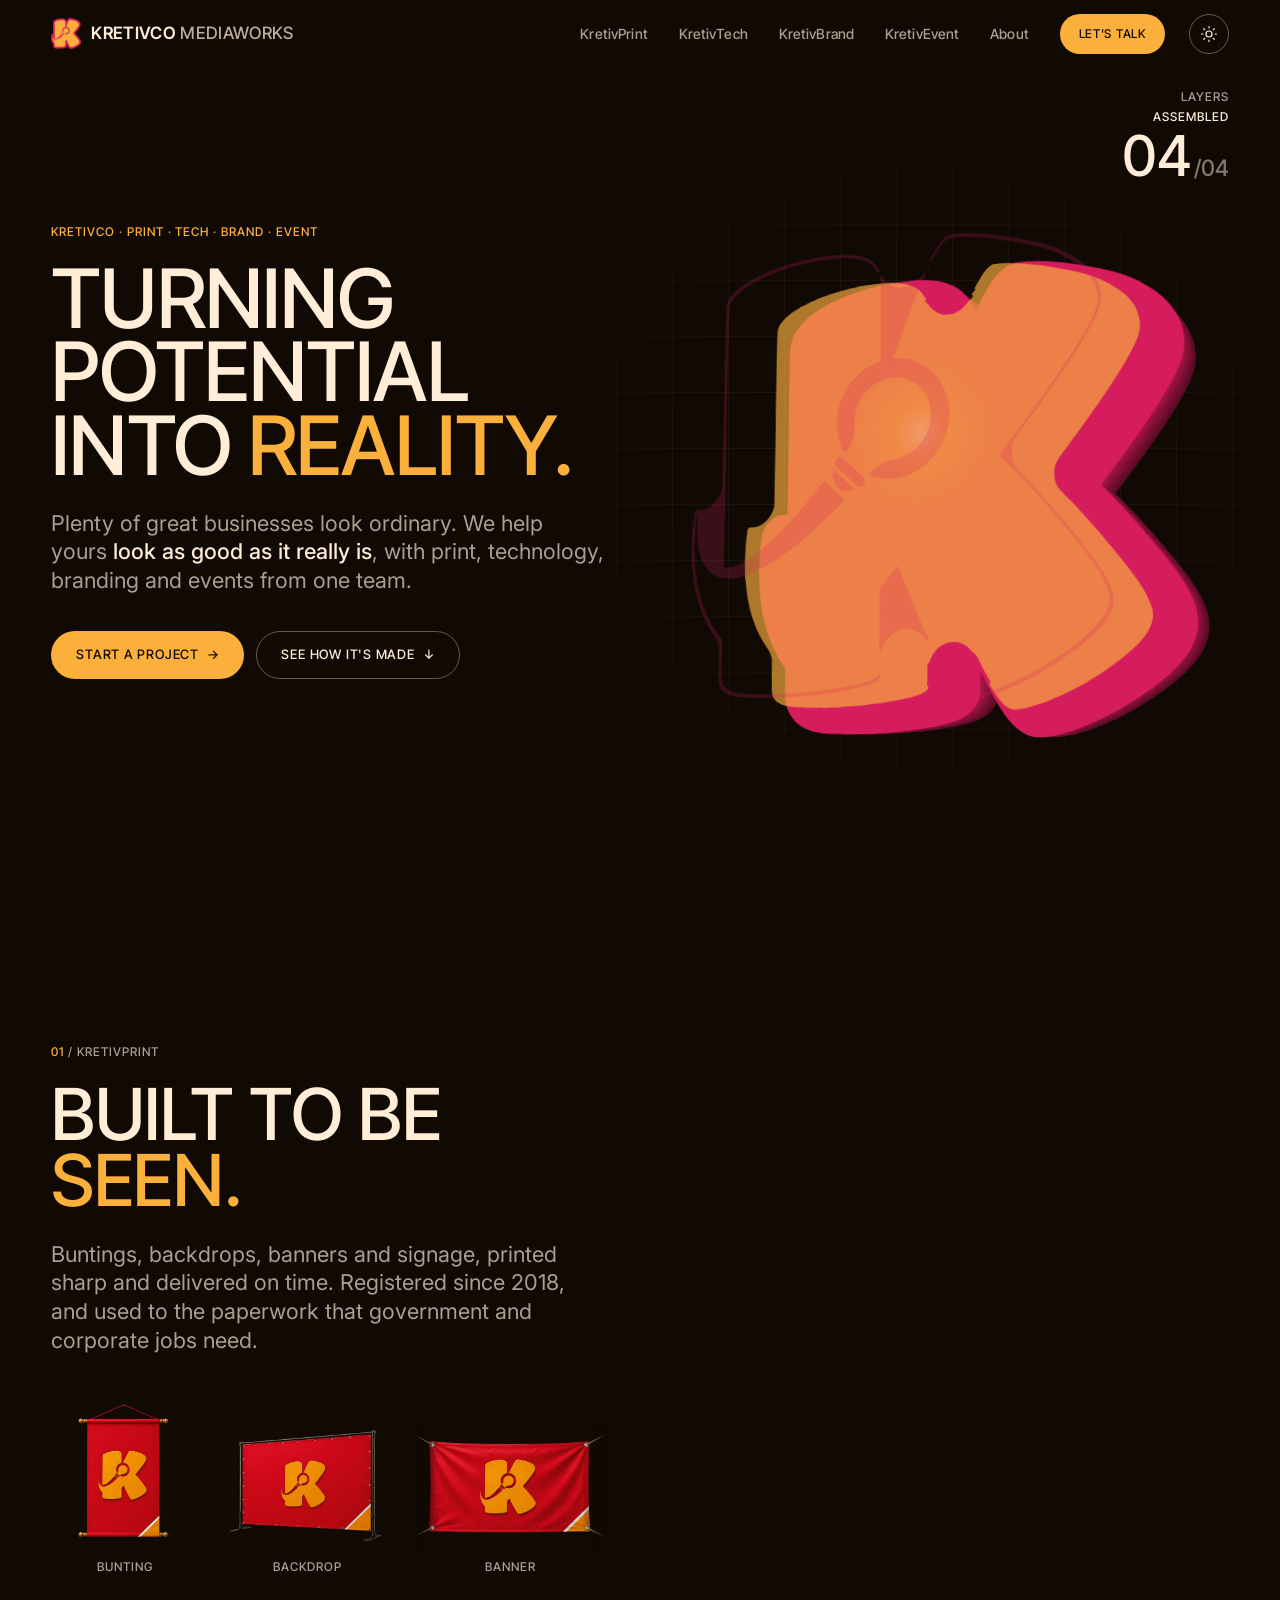
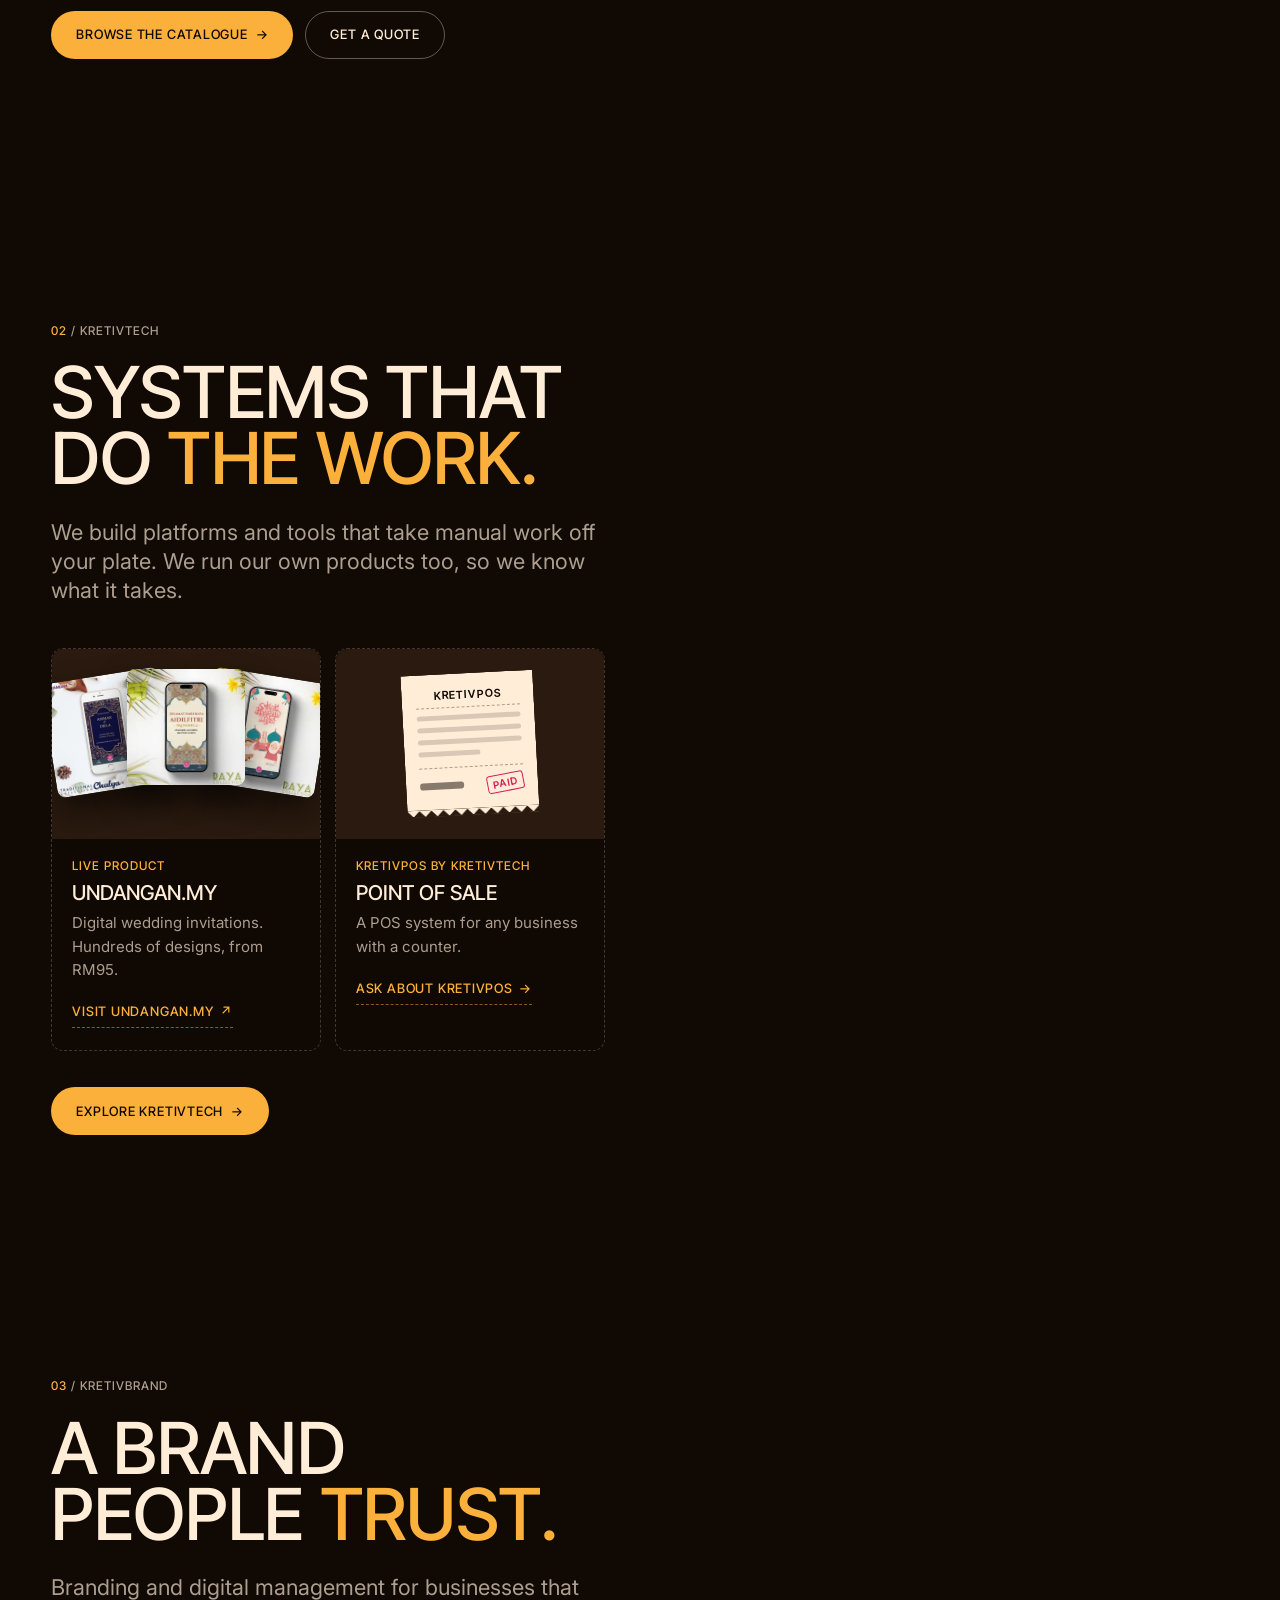
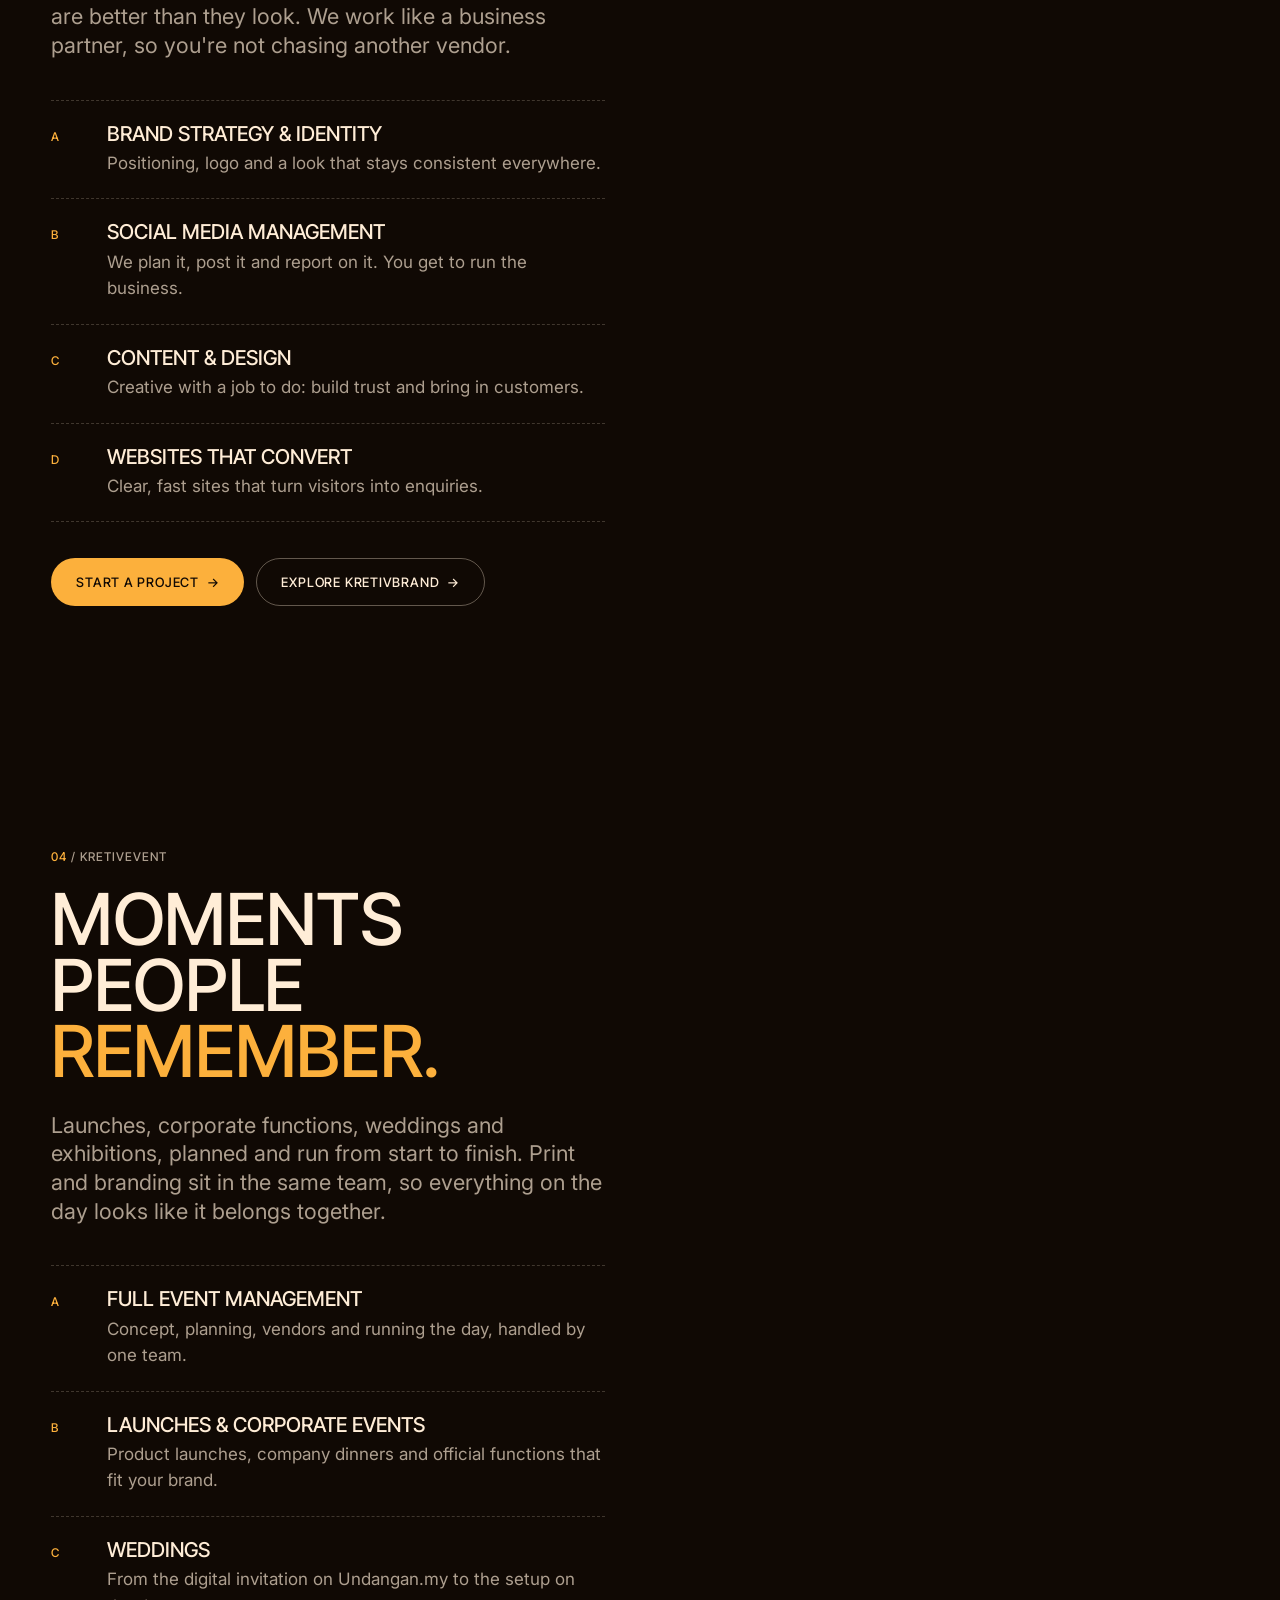
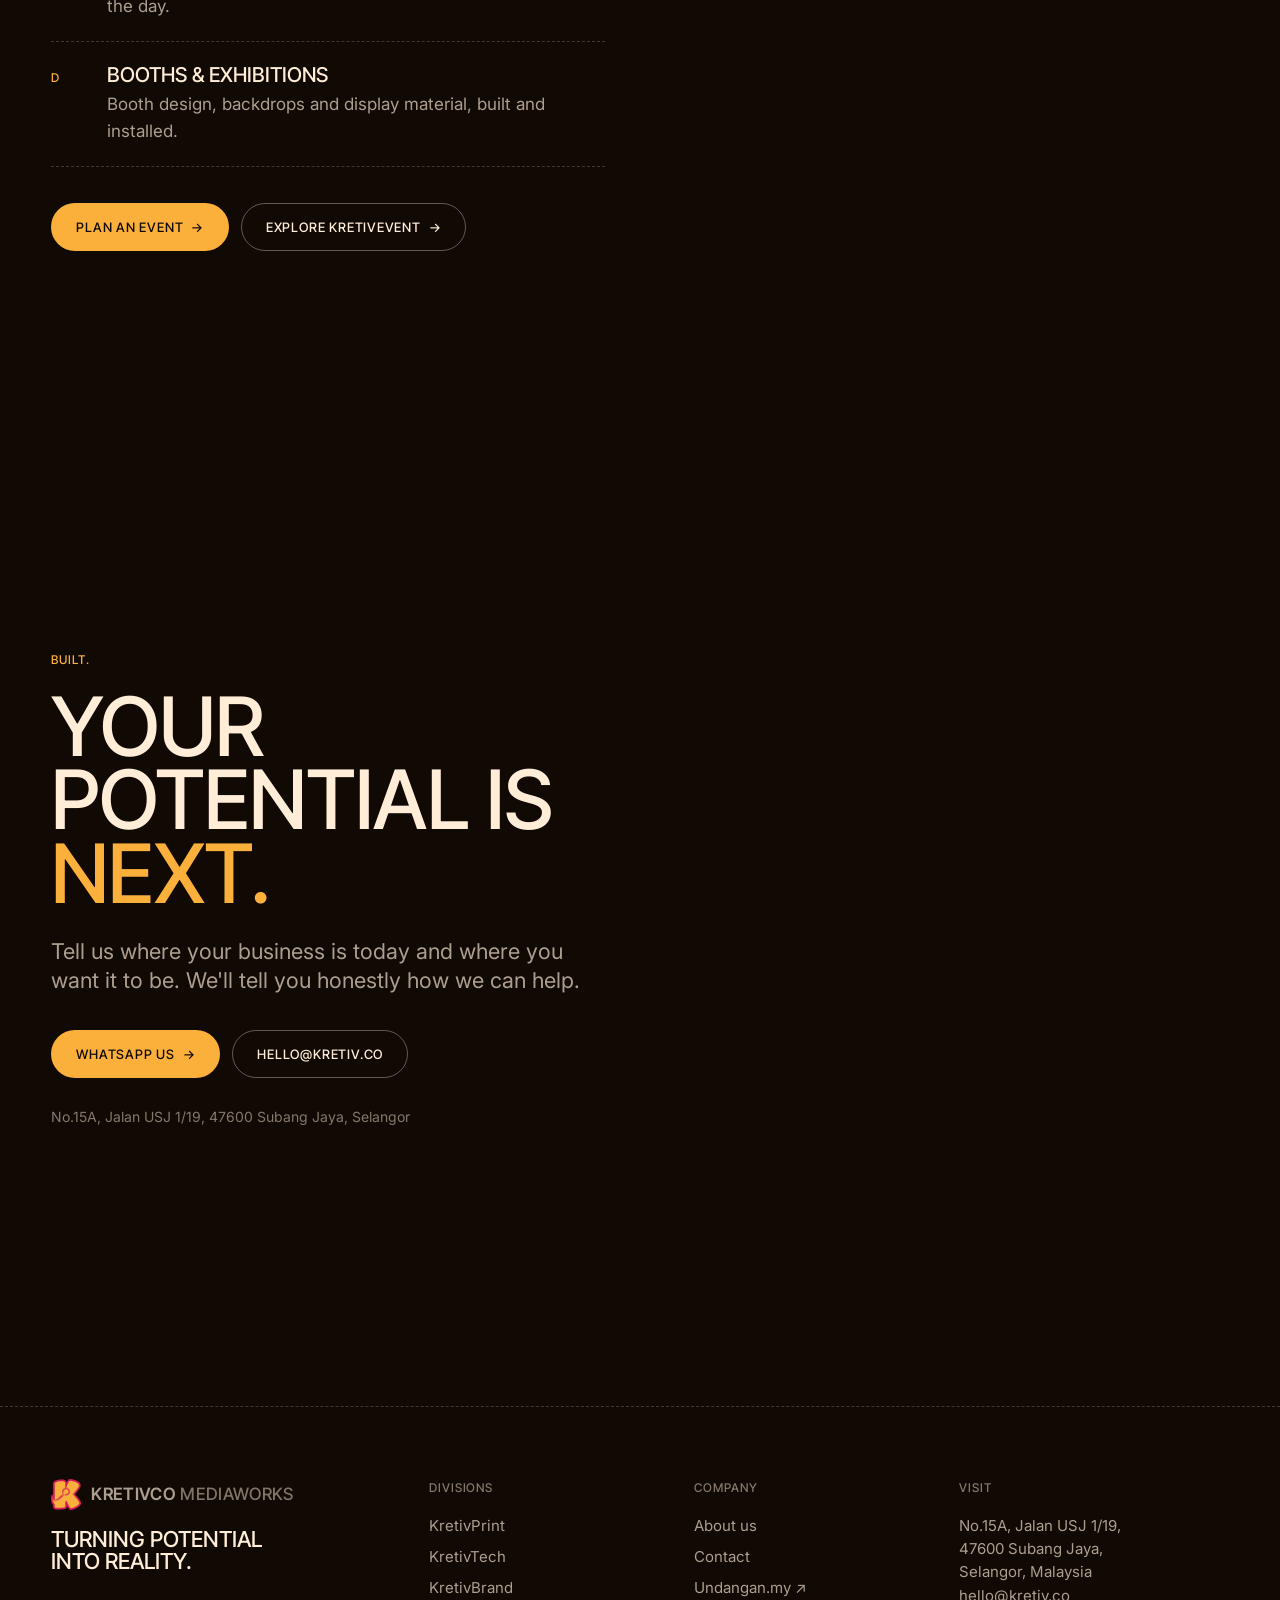
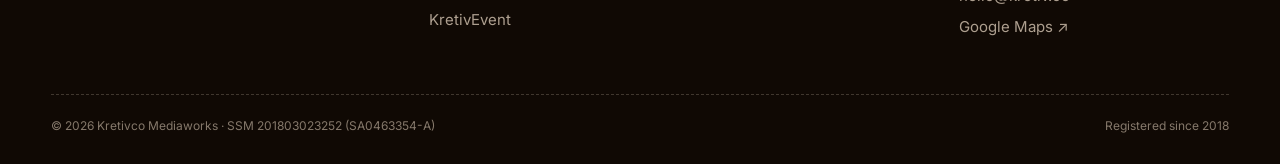
==== commit a8222f70: "Show the finished K first; scrolling takes it apart layer by layer Visitors arriving from a link saw" ====
--- a/index.html
+++ b/index.html
@@ -21,7 +21,7 @@
   <link rel="preconnect" href="https://fonts.gstatic.com" crossorigin>
   <link href="https://fonts.googleapis.com/css2?family=Inter+Tight:wght@500;600&family=Inter:wght@400;500&display=swap" rel="stylesheet">
   <link rel="stylesheet" href="/css/site.css?v=f4f2e607">
-  <link rel="stylesheet" href="/css/home.css?v=3318bcdd">
+  <link rel="stylesheet" href="/css/home.css?v=59211940">
   <script type="application/ld+json">{"@context": "https://schema.org", "@type": "LocalBusiness", "name": "Kretivco", "legalName": "Kretivco Mediaworks", "url": "https://kretiv.co/", "logo": "https://kretiv.co/assets/k-logo.webp", "image": "https://kretiv.co/assets/og.jpg", "description": "Print, technology, branding and events from one team: KretivPrint, KretivTech, KretivBrand and KretivEvent.", "telephone": "+60193663805", "email": "hello@kretiv.co", "foundingDate": "2018-01-18", "identifier": "201803023252 (SA0463354-A)", "address": {"@type": "PostalAddress", "streetAddress": "No.15A, Jalan USJ 1/19", "postalCode": "47600", "addressLocality": "Subang Jaya", "addressRegion": "Selangor", "addressCountry": "MY"}, "areaServed": "MY", "founder": [{"@type": "Person", "name": "Amirul Hafiz"}, {"@type": "Person", "name": "Nurfadilah"}]}</script>
 </head>
 <body class="home">
@@ -52,42 +52,25 @@
 <main id="main">
   <div class="build" id="build">
 
-    <!-- Sticky stage: the K is built as you scroll -->
+    <!-- Sticky stage: the K comes apart into its four layers as you scroll -->
     <div class="stage" aria-hidden="true">
       <div class="stage__grid"></div>
       <div class="kwrap">
         <div class="kbox">
           <div class="k3d">
-          <div class="kdepth"><svg class="kdepth__wire" viewBox="83 65 1859 1898" style="--i:41"><use href="#k-blue-src"/></svg><svg class="kdepth__wire" viewBox="83 65 1859 1898" style="--i:20.0"><use href="#k-blue-src"/></svg><svg viewBox="83 65 1859 1898" style="--i:1;--kf:#b01448"><use href="#k-sil"/></svg><svg viewBox="83 65 1859 1898" style="--i:2;--kf:#ac1446"><use href="#k-sil"/></svg><svg viewBox="83 65 1859 1898" style="--i:3;--kf:#a91345"><use href="#k-sil"/></svg><svg viewBox="83 65 1859 1898" style="--i:4;--kf:#a61344"><use href="#k-sil"/></svg><svg viewBox="83 65 1859 1898" style="--i:5;--kf:#a31343"><use href="#k-sil"/></svg><svg viewBox="83 65 1859 1898" style="--i:6;--kf:#a01241"><use href="#k-sil"/></svg><svg viewBox="83 65 1859 1898" style="--i:7;--kf:#9d1240"><use href="#k-sil"/></svg><svg viewBox="83 65 1859 1898" style="--i:8;--kf:#9b123f"><use href="#k-sil"/></svg><svg viewBox="83 65 1859 1898" style="--i:9;--kf:#98113e"><use href="#k-sil"/></svg><svg viewBox="83 65 1859 1898" style="--i:10;--kf:#96113d"><use href="#k-sil"/></svg><svg viewBox="83 65 1859 1898" style="--i:11;--kf:#93113c"><use href="#k-sil"/></svg><svg viewBox="83 65 1859 1898" style="--i:12;--kf:#91113b"><use href="#k-sil"/></svg><svg viewBox="83 65 1859 1898" style="--i:13;--kf:#8e103a"><use href="#k-sil"/></svg><svg viewBox="83 65 1859 1898" style="--i:14;--kf:#8c1039"><use href="#k-sil"/></svg><svg viewBox="83 65 1859 1898" style="--i:15;--kf:#891038"><use href="#k-sil"/></svg><svg viewBox="83 65 1859 1898" style="--i:16;--kf:#871037"><use href="#k-sil"/></svg><svg viewBox="83 65 1859 1898" style="--i:17;--kf:#850f36"><use href="#k-sil"/></svg><svg viewBox="83 65 1859 1898" style="--i:18;--kf:#830f35"><use href="#k-sil"/></svg><svg viewBox="83 65 1859 1898" style="--i:19;--kf:#800f34"><use href="#k-sil"/></svg><svg viewBox="83 65 1859 1898" style="--i:20;--kf:#7e0f33"><use href="#k-sil"/></svg><svg viewBox="83 65 1859 1898" style="--i:21;--kf:#7c0e32"><use href="#k-sil"/></svg><svg viewBox="83 65 1859 1898" style="--i:22;--kf:#7a0e32"><use href="#k-sil"/></svg><svg viewBox="83 65 1859 1898" style="--i:23;--kf:#770e31"><use href="#k-sil"/></svg><svg viewBox="83 65 1859 1898" style="--i:24;--kf:#750e30"><use href="#k-sil"/></svg><svg viewBox="83 65 1859 1898" style="--i:25;--kf:#730d2f"><use href="#k-sil"/></svg><svg viewBox="83 65 1859 1898" style="--i:26;--kf:#710d2e"><use href="#k-sil"/></svg><svg viewBox="83 65 1859 1898" style="--i:27;--kf:#6f0d2d"><use href="#k-sil"/></svg><svg viewBox="83 65 1859 1898" style="--i:28;--kf:#6d0d2c"><use href="#k-sil"/></svg><svg viewBox="83 65 1859 1898" style="--i:29;--kf:#6b0c2b"><use href="#k-sil"/></svg><svg viewBox="83 65 1859 1898" style="--i:30;--kf:#680c2a"><use href="#k-sil"/></svg><svg viewBox="83 65 1859 1898" style="--i:31;--kf:#660c2a"><use href="#k-sil"/></svg><svg viewBox="83 65 1859 1898" style="--i:32;--kf:#640c29"><use href="#k-sil"/></svg><svg viewBox="83 65 1859 1898" style="--i:33;--kf:#620c28"><use href="#k-sil"/></svg><svg viewBox="83 65 1859 1898" style="--i:34;--kf:#600b27"><use href="#k-sil"/></svg><svg viewBox="83 65 1859 1898" style="--i:35;--kf:#5e0b26"><use href="#k-sil"/></svg><svg viewBox="83 65 1859 1898" style="--i:36;--kf:#5c0b25"><use href="#k-sil"/></svg><svg viewBox="83 65 1859 1898" style="--i:37;--kf:#5a0b24"><use href="#k-sil"/></svg><svg viewBox="83 65 1859 1898" style="--i:38;--kf:#580a24"><use href="#k-sil"/></svg><svg viewBox="83 65 1859 1898" style="--i:39;--kf:#560a23"><use href="#k-sil"/></svg><svg viewBox="83 65 1859 1898" style="--i:40;--kf:#540a22"><use href="#k-sil"/></svg></div><div class="kdepth kdepth--flip" aria-hidden="true"><svg viewBox="83 65 1859 1898" style="--i:1;--kf:#b01448"><use href="#k-sil"/></svg><svg viewBox="83 65 1859 1898" style="--i:2;--kf:#ac1446"><use href="#k-sil"/></svg><svg viewBox="83 65 1859 1898" style="--i:3;--kf:#a91345"><use href="#k-sil"/></svg><svg viewBox="83 65 1859 1898" style="--i:4;--kf:#a61344"><use href="#k-sil"/></svg><svg viewBox="83 65 1859 1898" style="--i:5;--kf:#a31343"><use href="#k-sil"/></svg><svg viewBox="83 65 1859 1898" style="--i:6;--kf:#a01241"><use href="#k-sil"/></svg><svg viewBox="83 65 1859 1898" style="--i:7;--kf:#9d1240"><use href="#k-sil"/></svg><svg viewBox="83 65 1859 1898" style="--i:8;--kf:#9b123f"><use href="#k-sil"/></svg><svg viewBox="83 65 1859 1898" style="--i:9;--kf:#98113e"><use href="#k-sil"/></svg><svg viewBox="83 65 1859 1898" style="--i:10;--kf:#96113d"><use href="#k-sil"/></svg><svg viewBox="83 65 1859 1898" style="--i:11;--kf:#93113c"><use href="#k-sil"/></svg><svg viewBox="83 65 1859 1898" style="--i:12;--kf:#91113b"><use href="#k-sil"/></svg><svg viewBox="83 65 1859 1898" style="--i:13;--kf:#8e103a"><use href="#k-sil"/></svg><svg viewBox="83 65 1859 1898" style="--i:14;--kf:#8c1039"><use href="#k-sil"/></svg><svg viewBox="83 65 1859 1898" style="--i:15;--kf:#891038"><use href="#k-sil"/></svg><svg viewBox="83 65 1859 1898" style="--i:16;--kf:#871037"><use href="#k-sil"/></svg><svg viewBox="83 65 1859 1898" style="--i:17;--kf:#850f36"><use href="#k-sil"/></svg><svg viewBox="83 65 1859 1898" style="--i:18;--kf:#830f35"><use href="#k-sil"/></svg><svg viewBox="83 65 1859 1898" style="--i:19;--kf:#800f34"><use href="#k-sil"/></svg><svg viewBox="83 65 1859 1898" style="--i:20;--kf:#7e0f33"><use href="#k-sil"/></svg><svg viewBox="83 65 1859 1898" style="--i:21;--kf:#7c0e32"><use href="#k-sil"/></svg><svg viewBox="83 65 1859 1898" style="--i:22;--kf:#7a0e32"><use href="#k-sil"/></svg><svg viewBox="83 65 1859 1898" style="--i:23;--kf:#770e31"><use href="#k-sil"/></svg><svg viewBox="83 65 1859 1898" style="--i:24;--kf:#750e30"><use href="#k-sil"/></svg><svg viewBox="83 65 1859 1898" style="--i:25;--kf:#730d2f"><use href="#k-sil"/></svg><svg viewBox="83 65 1859 1898" style="--i:26;--kf:#710d2e"><use href="#k-sil"/></svg><svg viewBox="83 65 1859 1898" style="--i:27;--kf:#6f0d2d"><use href="#k-sil"/></svg><svg viewBox="83 65 1859 1898" style="--i:28;--kf:#6d0d2c"><use href="#k-sil"/></svg><svg viewBox="83 65 1859 1898" style="--i:29;--kf:#6b0c2b"><use href="#k-sil"/></svg><svg viewBox="83 65 1859 1898" style="--i:30;--kf:#680c2a"><use href="#k-sil"/></svg><svg viewBox="83 65 1859 1898" style="--i:31;--kf:#660c2a"><use href="#k-sil"/></svg><svg viewBox="83 65 1859 1898" style="--i:32;--kf:#640c29"><use href="#k-sil"/></svg><svg viewBox="83 65 1859 1898" style="--i:33;--kf:#620c28"><use href="#k-sil"/></svg><svg viewBox="83 65 1859 1898" style="--i:34;--kf:#600b27"><use href="#k-sil"/></svg><svg viewBox="83 65 1859 1898" style="--i:35;--kf:#5e0b26"><use href="#k-sil"/></svg><svg viewBox="83 65 1859 1898" style="--i:36;--kf:#5c0b25"><use href="#k-sil"/></svg><svg viewBox="83 65 1859 1898" style="--i:37;--kf:#5a0b24"><use href="#k-sil"/></svg><svg viewBox="83 65 1859 1898" style="--i:38;--kf:#580a24"><use href="#k-sil"/></svg><svg viewBox="83 65 1859 1898" style="--i:39;--kf:#560a23"><use href="#k-sil"/></svg><svg viewBox="83 65 1859 1898" style="--i:40;--kf:#540a22"><use href="#k-sil"/></svg></div>
-          <svg class="k" viewBox="83 65 1859 1898" data-vb="83 65 1859 1898" focusable="false">
-            <defs>
-              <clipPath id="clip-frame"><rect class="clip" x="83.0" y="1963.0" width="1859.0" height="0"/></clipPath>
-              <clipPath id="clip-fill"><rect class="clip" x="83.0" y="1963.0" width="1859.0" height="0"/></clipPath>
-              <radialGradient id="bulb-glow">
-                <stop offset="0" stop-color="#fff6d8"/>
-                <stop offset=".35" stop-color="#FCB03C" stop-opacity=".95"/>
-                <stop offset="1" stop-color="#FCB03C" stop-opacity="0"/>
-              </radialGradient>
-            </defs>
-            <g id="kface">
-            <path class="k-blue" style="fill:none;stroke:var(--cream);stroke-opacity:.38;stroke-width:4;stroke-dasharray:20 16" id="k-blue-src" d="M1288.5 1953.0C1288.2 1952.5 1285.7 1952.0 1283.1 1952.0C1280.5 1952.0 1277.5 1951.3 1276.4 1950.5C1275.4 1949.7 1273.3 1949.0 1271.8 1949.0C1270.3 1949.0 1268.8 1948.5 1268.5 1948.0C1268.2 1947.5 1267.0 1947.0 1265.9 1947.0C1264.9 1947.0 1263.2 1946.6 1262.2 1946.1C1261.3 1945.7 1258.9 1944.6 1257.0 1943.8C1249.5 1940.6 1247.3 1939.4 1242.2 1936.3C1239.3 1934.5 1236.7 1933.0 1236.4 1933.0C1236.1 1933.0 1234.4 1932.0 1232.7 1930.8C1231.0 1929.5 1228.8 1928.0 1227.9 1927.5C1220.9 1923.3 1198.6 1903.6 1191.8 1895.6C1188.4 1891.7 1184.7 1887.4 1183.4 1886.0C1178.9 1881.2 1167.0 1865.9 1161.0 1857.4C1160.2 1856.2 1156.6 1851.3 1153.1 1846.4C1149.6 1841.6 1145.6 1835.6 1144.3 1833.1C1142.9 1830.6 1140.9 1827.6 1139.9 1826.4C1138.8 1825.3 1138.0 1823.7 1138.0 1822.8C1138.0 1822.0 1137.2 1820.6 1136.2 1819.7C1135.3 1818.8 1133.6 1816.4 1132.5 1814.3C1131.4 1812.2 1129.6 1809.2 1128.5 1807.5C1127.3 1805.8 1125.8 1803.2 1125.0 1801.5C1124.2 1799.8 1122.6 1797.2 1121.4 1795.5C1120.3 1793.8 1118.6 1790.9 1117.6 1789.0C1116.7 1787.1 1115.0 1784.0 1114.0 1782.2C1112.9 1780.5 1111.1 1777.5 1110.1 1775.8C1109.0 1774.0 1106.9 1770.0 1105.4 1767.0C1103.9 1764.0 1102.1 1760.8 1101.4 1760.0C1100.0 1758.3 1095.0 1749.4 1092.5 1744.0C1091.6 1742.1 1090.4 1739.8 1090.0 1739.0C1089.5 1738.2 1087.9 1735.0 1086.5 1732.0C1085.0 1729.0 1083.4 1725.8 1082.9 1725.0C1082.5 1724.2 1080.7 1720.8 1079.0 1717.5C1077.3 1714.2 1075.6 1710.8 1075.1 1710.0C1072.7 1705.5 1072.0 1703.9 1072.0 1702.6C1072.0 1701.9 1071.4 1700.8 1070.7 1700.1C1067.3 1697.3 1067.0 1700.6 1067.0 1739.1C1067.0 1763.2 1066.6 1777.1 1066.0 1777.5C1065.5 1777.8 1065.0 1781.0 1065.0 1784.4C1065.0 1788.8 1064.5 1791.1 1063.5 1792.0C1062.7 1792.7 1062.0 1794.8 1062.0 1796.6C1062.0 1798.5 1061.5 1800.9 1061.0 1802.0C1060.5 1803.1 1059.5 1804.9 1059.0 1806.0C1058.5 1807.1 1058.0 1808.8 1058.0 1809.9C1058.0 1810.9 1057.3 1812.3 1056.5 1813.0C1055.7 1813.7 1055.0 1815.0 1055.0 1815.9C1055.0 1816.8 1054.1 1818.6 1053.0 1820.0C1051.9 1821.4 1051.0 1822.8 1051.0 1823.3C1050.9 1826.9 1033.2 1847.4 1024.1 1854.4C1012.4 1863.4 1007.5 1866.9 1006.7 1867.0C1006.3 1867.0 1003.4 1868.6 1000.4 1870.5C997.4 1872.4 994.6 1874.0 994.2 1874.0C993.9 1874.0 991.0 1875.2 988.0 1876.6C985.0 1878.1 981.4 1879.7 980.0 1880.3C976.2 1881.8 970.7 1884.2 968.8 1885.1C967.8 1885.6 965.9 1886.0 964.6 1886.0C963.2 1886.0 961.8 1886.5 961.5 1887.0C961.2 1887.5 959.6 1888.0 958.1 1888.0C956.5 1888.0 954.7 1888.7 954.0 1889.5C953.3 1890.3 951.5 1891.0 949.9 1891.0C948.4 1891.0 946.8 1891.5 946.5 1892.0C946.2 1892.5 944.4 1893.0 942.5 1893.0C940.6 1893.0 938.8 1893.5 938.5 1894.0C938.2 1894.5 936.0 1895.0 933.7 1895.0C931.4 1895.0 928.6 1895.7 927.6 1896.5C926.5 1897.3 923.9 1898.0 921.9 1898.0C919.8 1898.0 917.8 1898.5 917.5 1899.0C917.2 1899.5 914.5 1900.0 911.5 1900.0C908.5 1900.0 905.8 1900.5 905.5 1901.0C905.2 1901.5 902.5 1902.0 899.6 1902.0C896.1 1902.0 893.8 1902.5 893.0 1903.5C892.2 1904.5 889.9 1905.0 885.9 1905.0C882.7 1905.0 879.8 1905.5 879.5 1906.0C879.2 1906.5 876.0 1907.0 872.5 1907.0C869.0 1907.0 865.8 1907.5 865.5 1908.0C865.2 1908.5 861.6 1909.0 857.6 1909.0C852.3 1909.0 849.9 1909.4 849.0 1910.5C848.1 1911.6 845.7 1912.0 840.4 1912.0C836.4 1912.0 832.8 1912.5 832.5 1913.0C832.2 1913.5 827.9 1914.0 823.1 1914.0C817.5 1914.0 814.0 1914.4 813.2 1915.2C812.0 1916.4 801.5 1917.5 780.5 1918.6C775.0 1918.9 770.1 1919.6 769.5 1920.1C769.0 1920.6 763.1 1921.0 756.4 1921.0C746.8 1921.0 744.0 1921.3 743.0 1922.5C742.0 1923.7 739.1 1924.0 728.4 1924.0C720.6 1924.0 714.9 1924.4 714.5 1925.0C714.1 1925.6 707.3 1926.0 697.5 1926.0C687.7 1926.0 680.9 1926.4 680.5 1927.0C680.1 1927.6 671.2 1928.0 657.2 1928.0C638.8 1928.1 634.1 1928.3 632.6 1929.5C629.6 1931.8 457.9 1931.7 453.6 1929.5C451.4 1928.3 447.0 1928.0 434.4 1928.0C424.6 1928.0 417.9 1927.6 417.5 1927.0C417.1 1926.4 412.2 1926.0 406.0 1926.0C399.8 1926.0 394.9 1925.6 394.5 1925.0C394.2 1924.5 390.8 1924.0 387.1 1924.0C382.7 1924.0 379.7 1923.5 378.4 1922.5C377.2 1921.6 374.2 1921.1 370.3 1921.0C366.9 1921.0 363.8 1920.5 363.5 1920.0C363.2 1919.5 360.9 1919.0 358.5 1919.0C356.1 1919.0 353.8 1918.5 353.5 1918.0C353.2 1917.5 351.6 1917.0 350.1 1917.0C348.6 1917.0 346.5 1916.3 345.4 1915.5C344.4 1914.7 342.1 1914.0 340.3 1914.0C338.6 1914.0 336.8 1913.5 336.5 1913.0C336.2 1912.5 334.8 1912.0 333.6 1912.0C332.3 1912.0 330.7 1911.3 330.0 1910.5C329.3 1909.7 327.9 1909.0 326.9 1909.0C325.8 1909.0 324.2 1908.6 323.2 1908.1C322.3 1907.6 320.1 1906.7 318.5 1906.0C316.9 1905.3 314.8 1904.4 314.0 1903.9C313.2 1903.4 311.8 1902.7 311.0 1902.4C310.2 1902.1 308.7 1901.4 307.8 1900.9C306.8 1900.4 305.0 1899.5 303.8 1898.8C302.5 1898.2 300.8 1897.3 300.0 1896.9C299.2 1896.4 297.1 1895.3 295.4 1894.5C293.6 1893.6 290.5 1891.4 288.4 1889.7C286.2 1887.9 283.3 1885.8 281.8 1885.1C272.0 1880.1 246.2 1850.6 240.1 1837.5C239.4 1835.8 238.4 1833.8 237.9 1833.0C237.4 1832.2 236.3 1829.9 235.4 1828.0C234.6 1826.1 233.4 1823.7 232.9 1822.8C232.4 1821.8 232.0 1820.2 232.0 1819.1C232.0 1818.1 231.3 1816.7 230.5 1816.0C229.7 1815.3 229.0 1813.5 229.0 1811.9C229.0 1810.4 228.5 1808.8 228.0 1808.5C227.4 1808.2 227.0 1806.1 227.0 1804.0C227.0 1801.9 226.6 1799.8 226.0 1799.5C225.5 1799.2 225.0 1796.5 225.0 1793.6C225.0 1790.1 224.5 1787.8 223.5 1787.0C222.2 1785.9 222.0 1777.7 222.0 1724.0L222.0 1662.2L217.5 1657.2C215.0 1654.5 213.0 1651.9 213.0 1651.5C213.0 1651.2 211.7 1649.2 210.0 1647.2C200.9 1635.9 199.0 1633.5 199.0 1632.8C199.0 1632.4 195.9 1627.6 192.0 1622.1C188.2 1616.6 185.0 1611.8 185.0 1611.5C185.0 1611.2 183.4 1608.4 181.5 1605.4C179.6 1602.4 178.0 1599.7 178.0 1599.3C178.0 1599.0 177.4 1597.9 176.6 1597.1C175.8 1596.2 173.5 1592.3 171.4 1588.5C169.4 1584.7 166.4 1579.2 164.9 1576.5C161.9 1571.2 159.4 1566.1 157.8 1562.0C157.2 1560.6 156.4 1558.8 155.9 1558.0C154.8 1556.1 152.1 1550.3 150.8 1547.0C150.2 1545.6 149.4 1543.8 148.9 1543.0C148.4 1542.2 147.7 1540.8 147.4 1540.0C147.1 1539.2 146.4 1537.7 145.9 1536.8C145.4 1535.8 145.0 1533.9 145.0 1532.6C145.0 1531.2 144.6 1529.9 144.1 1529.5C142.7 1528.7 140.0 1523.0 140.0 1520.8C140.0 1519.8 139.6 1518.2 139.1 1517.2C138.6 1516.3 137.4 1513.7 136.5 1511.5C135.5 1509.3 134.3 1506.7 133.9 1505.8C133.4 1504.8 133.0 1503.1 133.0 1502.1C133.0 1501.0 132.5 1499.8 132.0 1499.5C131.4 1499.2 131.0 1497.7 131.0 1496.2C131.0 1494.7 130.3 1492.6 129.5 1491.6C128.7 1490.5 128.0 1488.6 128.0 1487.4C128.0 1486.1 127.5 1484.8 127.0 1484.5C126.5 1484.2 126.0 1482.6 126.0 1481.0C126.0 1479.4 125.5 1477.8 125.0 1477.5C124.5 1477.2 124.0 1475.2 124.0 1473.1C124.0 1470.9 123.4 1468.7 122.5 1468.0C121.7 1467.3 121.0 1465.5 121.0 1463.9C121.0 1462.4 120.5 1460.8 120.0 1460.5C119.5 1460.2 119.0 1458.1 119.0 1456.0C119.0 1453.9 118.6 1451.8 118.0 1451.5C117.5 1451.2 117.0 1449.2 117.0 1447.1C117.0 1444.9 116.4 1442.7 115.5 1442.0C114.6 1441.3 114.0 1439.1 114.0 1436.9C114.0 1434.8 113.5 1432.8 113.0 1432.5C112.5 1432.2 112.0 1429.7 112.0 1427.0C112.0 1424.3 111.5 1421.8 111.0 1421.5C110.5 1421.2 110.0 1418.7 110.0 1416.1C110.0 1413.0 109.5 1410.8 108.5 1410.0C107.5 1409.2 107.0 1406.9 107.0 1402.9C107.0 1399.7 106.6 1396.8 106.0 1396.5C105.5 1396.2 105.0 1393.2 105.0 1390.0C105.0 1386.8 104.5 1383.8 104.0 1383.5C103.5 1383.2 103.0 1379.1 103.0 1374.6C103.0 1368.4 102.6 1365.9 101.5 1365.0C100.4 1364.1 100.0 1361.6 100.0 1355.4C100.0 1350.9 99.5 1346.8 99.0 1346.5C98.4 1346.1 98.0 1340.7 98.0 1333.5C98.0 1326.3 97.6 1320.9 97.0 1320.5C96.4 1320.1 96.0 1310.2 96.0 1294.1C96.0 1272.3 95.8 1268.0 94.5 1267.0C92.3 1265.2 92.3 1240.8 94.5 1239.0C95.8 1238.0 96.0 1233.6 96.0 1211.4C96.0 1195.0 96.4 1184.9 97.0 1184.5C97.6 1184.1 98.0 1178.5 98.0 1171.0C98.0 1163.5 98.4 1157.9 99.0 1157.5C99.6 1157.2 100.0 1152.9 100.0 1148.1C100.0 1141.4 100.4 1138.9 101.5 1138.0C102.6 1137.1 103.0 1134.7 103.0 1128.9C103.0 1124.6 103.5 1120.8 104.0 1120.5C104.5 1120.2 105.0 1117.5 105.0 1114.5C105.0 1111.5 105.5 1108.8 106.0 1108.5C106.5 1108.2 107.0 1106.4 107.0 1104.6C107.0 1102.7 107.7 1100.7 108.5 1100.0C109.3 1099.3 110.0 1097.7 110.0 1096.4C110.0 1095.0 110.4 1093.2 110.9 1092.2C111.4 1091.3 112.7 1088.7 113.8 1086.5C115.0 1084.3 116.8 1080.7 117.9 1078.5C119.0 1076.3 120.8 1073.6 121.9 1072.6C123.1 1071.5 124.0 1070.2 124.0 1069.5C124.0 1066.5 150.2 1044.1 153.8 1044.0C154.5 1044.0 156.6 1042.9 158.4 1041.5C160.2 1040.1 162.4 1039.0 163.3 1039.0C164.2 1039.0 165.2 1038.6 165.5 1038.0C165.8 1037.5 167.4 1037.0 168.9 1037.0C170.5 1037.0 172.3 1036.3 173.0 1035.5C173.7 1034.6 175.9 1034.0 178.1 1034.0C180.2 1034.0 182.2 1033.5 182.5 1033.0C182.9 1032.4 190.3 1032.0 201.4 1032.0C214.2 1032.0 220.0 1031.6 220.8 1030.8C221.7 1029.9 222.0 950.2 222.0 678.4C222.0 367.5 222.2 327.1 223.5 326.0C224.5 325.2 225.0 322.9 225.0 319.4C225.0 316.5 225.5 313.8 226.0 313.5C226.6 313.2 227.0 311.1 227.0 309.0C227.0 306.9 227.4 304.8 228.0 304.5C228.6 304.2 229.0 302.7 229.0 301.3C229.0 300.0 229.7 297.4 230.6 295.7C233.7 289.9 234.0 289.0 234.0 287.6C234.0 286.8 235.1 284.0 236.5 281.4C237.9 278.8 239.0 276.3 239.0 275.7C239.0 275.2 240.6 272.5 242.5 269.9C244.4 267.2 246.0 264.8 246.0 264.5C246.0 259.6 277.7 224.4 291.5 214.0C294.2 212.0 297.4 209.3 298.4 208.1C299.5 207.0 300.7 206.0 301.2 206.0C301.7 206.0 306.6 202.9 312.1 199.0C317.6 195.2 322.6 192.0 323.2 192.0C323.8 192.0 325.7 190.9 327.5 189.6C330.3 187.4 337.8 183.0 342.0 181.0C342.8 180.6 345.3 179.3 347.5 178.2C352.7 175.5 357.9 173.0 361.0 171.8C362.4 171.2 364.2 170.4 365.0 169.9C365.8 169.4 368.1 168.3 370.0 167.4C371.9 166.6 374.3 165.4 375.2 164.9C376.2 164.4 377.9 164.0 378.9 164.0C380.0 164.0 381.1 163.6 381.5 163.1C382.3 161.7 388.0 159.0 390.2 159.0C391.2 159.0 392.8 158.6 393.8 158.1C394.7 157.6 397.3 156.4 399.5 155.5C401.7 154.5 404.3 153.3 405.2 152.9C406.2 152.4 408.1 152.0 409.4 152.0C410.8 152.0 412.2 151.6 412.5 151.0C412.8 150.5 414.2 150.0 415.4 150.0C416.7 150.0 418.3 149.3 419.0 148.5C419.7 147.7 421.3 147.0 422.6 147.0C423.8 147.0 425.2 146.5 425.5 146.0C425.8 145.5 427.2 145.0 428.5 145.0C429.8 145.0 431.2 144.6 431.5 144.0C431.8 143.5 433.6 143.0 435.4 143.0C437.3 143.0 439.3 142.3 440.0 141.5C440.7 140.7 442.5 140.0 444.1 140.0C445.6 140.0 447.2 139.5 447.5 139.0C447.8 138.4 449.4 138.0 451.0 138.0C452.6 138.0 454.2 137.6 454.5 137.0C454.8 136.4 456.3 136.0 457.8 136.0C459.3 136.0 461.4 135.3 462.4 134.5C463.5 133.7 465.8 133.0 467.6 133.0C469.4 133.0 471.2 132.6 471.5 132.0C471.8 131.5 473.9 131.0 476.0 131.0C478.1 131.0 480.2 130.5 480.5 130.0C480.8 129.4 482.6 129.0 484.4 129.0C486.3 129.0 488.3 128.3 489.0 127.5C489.8 126.6 491.9 126.0 494.6 126.0C496.9 126.0 499.2 125.6 499.5 125.0C499.8 124.5 501.8 124.0 503.8 124.0C505.8 124.0 508.4 123.3 509.4 122.5C510.5 121.7 513.1 121.0 515.1 121.0C517.2 121.0 519.2 120.5 519.5 120.0C519.8 119.5 522.1 119.0 524.5 119.0C526.9 119.0 529.2 118.6 529.5 118.0C529.8 117.5 532.3 117.0 534.9 117.0C537.6 117.0 541.1 116.3 542.6 115.5C544.2 114.7 547.6 114.0 550.2 114.0C552.8 114.0 555.2 113.6 555.5 113.0C555.8 112.5 559.0 112.0 562.5 112.0C566.0 112.0 569.2 111.5 569.5 111.0C569.8 110.5 572.7 110.0 575.9 110.0C579.2 110.0 583.1 109.3 584.6 108.5C586.3 107.6 590.2 107.0 594.2 107.0C597.9 107.0 601.2 106.6 601.5 106.0C601.8 105.4 606.3 105.0 611.5 105.0C616.7 105.0 621.2 104.6 621.5 104.0C621.8 103.4 626.8 103.0 632.8 103.0C640.6 102.9 644.0 102.5 645.4 101.5C646.9 100.3 650.7 100.0 662.1 100.0C670.9 100.0 677.1 99.6 677.5 99.0C678.4 97.6 810.6 97.6 811.5 99.0C811.8 99.6 816.4 100.0 821.9 100.0C828.9 100.0 832.2 100.4 833.6 101.5C834.9 102.5 838.0 102.9 843.2 103.0C847.4 103.0 851.2 103.5 851.5 104.0C851.8 104.5 854.8 105.0 858.0 105.0C861.2 105.0 864.2 105.4 864.5 106.0C864.8 106.5 866.8 107.0 868.9 107.0C870.9 107.0 873.5 107.7 874.6 108.5C875.6 109.3 878.4 110.0 880.7 110.0C883.0 110.0 885.2 110.5 885.5 111.0C885.8 111.5 887.6 112.0 889.5 112.0C891.4 112.0 893.2 112.5 893.5 113.0C893.8 113.6 895.4 114.0 896.9 114.0C898.4 114.0 900.5 114.7 901.6 115.5C902.6 116.3 904.7 117.0 906.2 117.0C907.7 117.0 909.2 117.4 909.5 118.0C909.8 118.5 911.2 119.0 912.5 119.0C913.8 119.0 915.2 119.5 915.5 120.0C915.8 120.5 916.9 121.0 917.9 121.0C918.9 121.0 920.3 121.7 921.0 122.5C921.7 123.3 923.3 124.0 924.6 124.0C926.8 124.0 928.3 124.6 933.0 127.1C933.8 127.6 936.0 128.6 937.8 129.5C946.1 133.4 947.7 134.2 950.5 136.0C952.1 137.0 954.1 137.9 954.9 137.9C955.6 138.0 958.4 139.6 961.0 141.5C963.6 143.4 966.1 145.0 966.5 145.0C967.2 145.0 974.0 149.8 981.4 155.5C995.5 166.3 1015.9 188.6 1026.5 204.9C1027.1 205.8 1030.0 210.1 1032.9 214.5C1035.8 218.9 1039.0 224.3 1040.1 226.5C1041.2 228.7 1042.4 231.2 1042.9 232.0C1045.2 236.0 1048.0 242.3 1048.0 243.5C1048.0 244.2 1048.7 245.3 1049.5 246.0C1050.3 246.7 1051.0 248.0 1051.0 249.0C1051.0 251.8 1054.7 254.5 1056.5 253.0C1057.3 252.3 1058.0 251.0 1058.1 250.1C1058.1 249.2 1059.0 247.2 1060.0 245.5C1063.0 240.7 1065.0 236.8 1065.0 235.7C1065.0 235.1 1066.1 233.2 1067.5 231.4C1068.9 229.6 1070.0 227.5 1070.1 226.8C1070.1 226.1 1071.4 223.5 1073.0 221.0C1074.6 218.5 1076.7 214.9 1077.6 213.0C1078.6 211.1 1080.5 207.8 1081.8 205.7C1083.1 203.5 1085.3 199.7 1086.7 197.2C1088.2 194.6 1090.1 191.1 1091.1 189.4C1092.0 187.6 1094.4 184.0 1096.4 181.3C1098.4 178.5 1100.0 175.8 1100.0 175.3C1100.0 174.7 1100.9 173.5 1102.0 172.5C1103.1 171.5 1104.6 169.5 1105.3 168.0C1106.1 166.6 1108.6 162.8 1111.1 159.5C1113.5 156.3 1116.4 152.3 1117.5 150.5C1127.3 134.9 1166.7 96.0 1172.7 96.0C1173.3 96.0 1174.5 95.1 1175.6 93.9C1176.6 92.8 1179.3 91.0 1181.5 89.9C1183.7 88.8 1186.2 87.6 1187.0 87.1C1187.8 86.6 1189.8 85.7 1191.5 85.0C1193.2 84.3 1195.3 83.4 1196.2 82.9C1197.2 82.4 1198.8 82.0 1199.9 82.0C1200.9 82.0 1202.3 81.3 1203.0 80.5C1203.7 79.7 1205.5 79.0 1207.1 79.0C1208.6 79.0 1210.2 78.5 1210.5 78.0C1210.8 77.4 1213.5 77.0 1216.5 77.0C1219.5 77.0 1222.2 76.5 1222.5 76.0C1222.9 75.4 1235.3 75.0 1256.5 75.0C1277.7 75.0 1290.1 75.4 1290.5 76.0C1290.9 76.6 1296.2 77.0 1303.0 77.0C1309.8 77.0 1315.1 77.4 1315.5 78.0C1315.8 78.6 1319.6 79.0 1323.9 79.0C1329.1 79.0 1332.2 79.5 1333.6 80.5C1334.8 81.4 1337.9 81.9 1342.2 82.0C1345.9 82.0 1349.2 82.5 1349.5 83.0C1349.8 83.6 1353.0 84.0 1356.5 84.0C1360.0 84.0 1363.2 84.5 1363.5 85.0C1363.8 85.5 1366.7 86.0 1369.9 86.0C1373.9 86.0 1376.2 86.5 1377.0 87.5C1377.8 88.5 1380.1 89.0 1383.6 89.0C1386.5 89.0 1389.2 89.5 1389.5 90.0C1389.8 90.5 1392.3 91.0 1395.0 91.0C1397.7 91.0 1400.2 91.5 1400.5 92.0C1400.8 92.5 1403.3 93.0 1405.9 93.0C1409.0 93.0 1411.2 93.5 1412.0 94.5C1412.8 95.5 1415.0 96.0 1418.1 96.0C1420.7 96.0 1423.2 96.5 1423.5 97.0C1423.8 97.6 1426.1 98.0 1428.5 98.0C1430.9 98.0 1433.2 98.5 1433.5 99.0C1433.8 99.5 1435.3 100.0 1436.8 100.0C1438.3 100.0 1440.8 100.7 1442.4 101.5C1443.9 102.3 1446.7 103.0 1448.6 103.0C1450.4 103.0 1452.2 103.5 1452.5 104.0C1452.8 104.5 1454.9 105.0 1457.0 105.0C1459.1 105.0 1461.2 105.5 1461.5 106.0C1461.8 106.6 1463.6 107.0 1465.4 107.0C1467.2 107.0 1469.5 107.7 1470.6 108.5C1471.6 109.3 1474.2 110.0 1476.2 110.0C1478.2 110.0 1480.2 110.5 1480.5 111.0C1480.8 111.6 1482.6 112.0 1484.5 112.0C1486.4 112.0 1488.2 112.5 1488.5 113.0C1488.8 113.6 1490.1 114.0 1491.3 114.0C1492.5 114.0 1494.8 114.7 1496.4 115.5C1497.9 116.3 1500.5 117.0 1502.1 117.0C1503.6 117.0 1505.2 117.4 1505.5 118.0C1505.8 118.5 1507.6 119.0 1509.5 119.0C1511.4 119.0 1513.2 119.5 1513.5 120.0C1513.8 120.5 1515.4 121.0 1516.9 121.0C1518.4 121.0 1520.5 121.7 1521.6 122.5C1522.6 123.3 1524.7 124.0 1526.2 124.0C1527.7 124.0 1529.2 124.5 1529.5 125.0C1529.8 125.6 1531.6 126.0 1533.4 126.0C1535.3 126.0 1537.3 126.7 1538.0 127.5C1538.7 128.3 1540.7 129.0 1542.6 129.0C1544.4 129.0 1546.2 129.5 1546.5 130.0C1546.8 130.6 1548.4 131.0 1550.0 131.0C1551.6 131.0 1553.2 131.4 1553.5 132.0C1553.8 132.5 1555.2 133.0 1556.4 133.0C1557.7 133.0 1559.3 133.7 1560.0 134.5C1560.7 135.4 1562.9 136.0 1565.1 136.0C1567.2 136.0 1569.2 136.5 1569.5 137.0C1569.8 137.6 1571.4 138.0 1573.0 138.0C1574.6 138.0 1576.2 138.4 1576.5 139.0C1576.8 139.5 1578.2 140.0 1579.4 140.0C1580.7 140.0 1582.3 140.7 1583.0 141.5C1583.7 142.3 1585.5 143.0 1587.1 143.0C1588.6 143.0 1590.2 143.5 1590.5 144.0C1590.8 144.6 1592.4 145.0 1594.0 145.0C1595.6 145.0 1597.2 145.4 1597.5 146.0C1597.8 146.5 1599.4 147.0 1600.9 147.0C1602.5 147.0 1604.3 147.7 1605.0 148.5C1605.7 149.3 1607.3 150.0 1608.6 150.0C1609.8 150.0 1611.2 150.5 1611.5 151.0C1611.8 151.6 1613.2 152.0 1614.6 152.0C1615.9 152.0 1617.8 152.4 1618.8 152.9C1619.7 153.3 1622.3 154.5 1624.5 155.5C1626.7 156.4 1629.3 157.6 1630.2 158.1C1631.2 158.6 1632.8 159.0 1633.8 159.0C1636.0 159.0 1641.7 161.7 1642.5 163.1C1642.9 163.6 1644.0 164.0 1645.1 164.0C1646.1 164.0 1647.9 164.4 1649.0 165.0C1650.1 165.6 1651.9 166.5 1653.0 167.0C1654.1 167.6 1655.6 168.0 1656.4 168.0C1657.1 168.0 1658.3 168.7 1659.0 169.5C1659.7 170.3 1661.0 171.0 1661.9 171.0C1663.3 171.0 1675.8 176.7 1686.0 182.0C1687.9 183.1 1691.1 184.6 1693.0 185.5C1694.9 186.4 1697.2 187.6 1698.0 188.1C1698.8 188.5 1701.1 189.7 1703.0 190.6C1704.9 191.6 1707.8 193.3 1709.5 194.4C1711.2 195.6 1713.8 197.2 1715.5 198.0C1717.2 198.8 1720.2 200.5 1722.3 201.8C1724.5 203.1 1728.3 205.3 1730.8 206.7C1733.4 208.1 1736.4 210.1 1737.6 211.1C1738.7 212.2 1740.0 213.0 1740.4 213.0C1741.8 213.0 1774.3 236.4 1793.8 251.5C1813.1 266.4 1843.7 298.8 1858.0 319.5C1859.4 321.5 1861.5 324.4 1862.8 326.0C1864.0 327.5 1865.0 329.4 1865.0 330.2C1865.0 331.0 1865.9 332.5 1867.1 333.6C1868.2 334.6 1870.0 337.3 1871.1 339.5C1872.2 341.7 1874.4 345.5 1876.0 348.0C1877.5 350.5 1878.9 353.1 1878.9 353.8C1879.0 354.5 1880.1 356.8 1881.5 359.0C1882.9 361.2 1884.0 363.6 1884.0 364.4C1884.0 365.2 1884.4 366.2 1885.0 366.5C1885.5 366.8 1886.0 367.9 1886.0 368.9C1886.0 369.9 1886.7 371.3 1887.5 372.0C1888.3 372.7 1889.0 374.3 1889.0 375.6C1889.0 376.8 1889.5 378.2 1890.0 378.5C1890.5 378.8 1891.0 380.2 1891.0 381.5C1891.0 382.8 1891.5 384.2 1892.0 384.5C1892.5 384.8 1893.0 386.2 1893.0 387.4C1893.0 388.7 1893.7 390.3 1894.5 391.0C1895.3 391.7 1896.0 393.5 1896.0 395.1C1896.0 396.6 1896.4 398.2 1897.0 398.5C1897.5 398.8 1898.0 400.9 1898.0 403.0C1898.0 405.1 1898.5 407.2 1899.0 407.5C1899.5 407.8 1900.0 409.8 1900.0 411.9C1900.0 414.1 1900.6 416.3 1901.5 417.0C1902.5 417.8 1903.0 420.1 1903.0 423.6C1903.0 426.5 1903.5 429.2 1904.0 429.5C1904.6 429.8 1905.0 434.5 1905.0 440.0C1905.0 445.5 1905.4 450.2 1906.0 450.5C1907.3 451.3 1907.3 483.7 1906.0 484.5C1905.5 484.8 1905.0 488.7 1905.0 493.0C1905.0 497.3 1904.5 501.2 1904.0 501.5C1903.5 501.8 1903.0 503.8 1903.0 505.9C1903.0 508.1 1902.4 510.3 1901.5 511.0C1900.6 511.7 1900.0 513.9 1900.0 516.1C1900.0 518.2 1899.5 520.2 1899.0 520.5C1898.5 520.8 1898.0 522.4 1898.0 524.0C1898.0 525.6 1897.5 527.2 1897.0 527.5C1896.5 527.8 1896.0 529.4 1896.0 530.9C1896.0 532.5 1895.3 534.3 1894.5 535.0C1893.7 535.7 1893.0 537.1 1893.0 538.1C1893.0 540.0 1892.6 540.9 1890.2 545.7C1889.5 547.0 1889.0 548.8 1889.0 549.9C1889.0 550.9 1888.3 552.3 1887.5 553.0C1886.7 553.7 1886.0 554.8 1886.0 555.5C1886.0 556.2 1885.1 558.5 1884.1 560.7C1883.0 562.8 1880.1 568.8 1877.5 574.0C1875.0 579.2 1871.4 586.2 1869.5 589.5C1867.6 592.8 1865.8 596.2 1865.4 597.0C1863.7 601.2 1862.3 604.0 1859.3 608.8C1857.5 611.7 1856.0 614.3 1856.0 614.5C1856.0 614.8 1854.5 617.1 1852.8 619.7C1848.7 625.7 1847.2 628.1 1846.3 630.0C1845.0 632.9 1839.0 641.9 1838.0 642.5C1837.5 642.8 1837.0 643.8 1837.0 644.5C1837.0 645.3 1834.3 649.8 1831.0 654.4C1827.7 659.1 1825.0 663.1 1825.0 663.5C1825.0 663.8 1821.8 668.6 1818.0 674.1C1814.1 679.6 1811.0 684.3 1811.0 684.6C1811.0 684.9 1809.4 687.1 1807.5 689.4C1805.6 691.8 1804.0 694.0 1804.0 694.4C1804.0 694.8 1802.4 697.0 1800.5 699.3C1798.6 701.5 1797.0 703.7 1797.0 704.2C1797.0 704.6 1794.2 708.8 1790.8 713.3C1781.7 725.5 1777.7 731.0 1775.7 734.4C1774.6 736.1 1772.7 738.6 1771.4 740.1C1770.1 741.5 1769.0 743.1 1769.0 743.6C1769.0 744.2 1767.9 745.7 1766.5 747.0C1765.1 748.3 1764.0 749.9 1764.0 750.5C1764.0 751.1 1762.4 753.1 1760.5 755.0C1758.6 756.9 1757.0 758.9 1757.0 759.5C1757.0 760.4 1755.4 762.6 1746.0 774.2C1744.3 776.2 1743.0 778.3 1743.0 778.7C1743.0 779.2 1741.4 781.1 1739.5 783.0C1737.6 784.9 1736.0 786.8 1736.0 787.2C1736.0 787.7 1733.8 790.9 1731.0 794.3C1723.7 803.4 1720.5 807.6 1714.1 816.1C1707.8 824.6 1703.3 830.2 1697.8 836.5C1695.7 838.8 1694.0 841.0 1694.0 841.4C1694.0 842.1 1684.1 854.7 1671.5 870.1C1669.3 872.7 1665.0 878.1 1662.0 882.1C1659.0 886.0 1654.7 891.4 1652.5 894.0C1650.3 896.7 1646.2 901.7 1643.3 905.2C1640.5 908.6 1633.5 917.1 1627.8 923.9C1622.2 930.7 1616.6 937.5 1615.6 938.9C1614.5 940.3 1612.3 942.9 1610.7 944.7C1609.1 946.4 1607.3 948.7 1606.6 949.8C1606.0 950.9 1600.8 957.3 1595.0 964.1C1589.2 970.9 1583.2 978.1 1581.5 980.1C1579.8 982.2 1575.9 987.0 1572.8 990.9C1569.6 994.7 1567.0 998.5 1567.0 999.2C1567.0 999.9 1571.7 1005.2 1577.5 1011.0C1583.3 1016.8 1588.0 1021.9 1588.0 1022.5C1588.0 1023.0 1591.9 1027.3 1596.7 1032.0C1604.6 1039.7 1617.7 1053.9 1636.4 1074.8C1640.2 1079.0 1646.9 1086.5 1651.4 1091.4C1655.8 1096.2 1659.9 1101.0 1660.4 1101.9C1660.9 1102.8 1663.4 1105.8 1665.9 1108.5C1674.8 1118.3 1688.1 1133.8 1695.3 1142.7C1699.3 1147.6 1705.9 1155.6 1710.0 1160.4C1714.1 1165.2 1718.8 1170.8 1720.5 1172.9C1722.2 1175.0 1725.9 1179.6 1728.7 1183.1C1731.6 1186.6 1735.9 1191.9 1738.2 1194.9C1740.6 1197.8 1744.1 1202.1 1746.1 1204.4C1748.0 1206.6 1751.2 1210.8 1753.2 1213.5C1755.2 1216.2 1758.5 1220.1 1760.4 1221.9C1762.4 1223.8 1764.0 1225.9 1764.0 1226.5C1764.0 1227.1 1765.2 1228.7 1766.6 1230.1C1768.7 1232.1 1778.8 1244.9 1788.4 1257.9C1789.5 1259.3 1792.0 1262.3 1793.9 1264.6C1798.4 1269.7 1807.0 1280.6 1809.0 1283.6C1809.8 1284.9 1814.5 1291.1 1819.5 1297.5C1824.5 1303.9 1829.2 1310.2 1830.0 1311.5C1830.8 1312.7 1832.8 1315.5 1834.4 1317.6C1841.7 1327.2 1847.9 1335.9 1850.8 1340.6C1852.6 1343.4 1854.9 1346.5 1856.0 1347.5C1857.1 1348.5 1858.0 1349.7 1858.0 1350.2C1858.0 1350.7 1859.0 1352.6 1860.3 1354.3C1861.5 1356.1 1863.0 1358.2 1863.5 1359.1C1864.1 1360.0 1866.2 1363.3 1868.2 1366.4C1870.3 1369.5 1872.0 1372.3 1872.0 1372.5C1872.0 1372.8 1873.6 1375.2 1875.5 1377.9C1877.4 1380.5 1879.0 1383.2 1879.0 1383.7C1879.0 1384.3 1879.6 1385.3 1880.4 1385.9C1881.2 1386.6 1883.0 1389.4 1884.5 1392.3C1885.9 1395.2 1887.9 1398.8 1888.9 1400.5C1889.9 1402.2 1891.7 1405.1 1892.8 1407.0C1894.0 1408.9 1895.7 1412.1 1896.6 1414.0C1897.5 1415.9 1899.0 1419.1 1900.0 1421.0C1902.4 1425.5 1904.9 1430.8 1906.2 1434.0C1906.8 1435.4 1907.6 1437.2 1908.1 1438.0C1908.6 1438.8 1909.3 1440.2 1909.6 1441.0C1911.0 1444.5 1912.3 1447.6 1913.1 1449.2C1913.6 1450.2 1914.0 1451.6 1914.0 1452.4C1914.0 1453.1 1914.7 1454.3 1915.5 1455.0C1916.3 1455.7 1917.0 1457.3 1917.0 1458.6C1917.0 1459.8 1917.5 1461.2 1918.0 1461.5C1918.5 1461.8 1919.0 1463.2 1919.0 1464.5C1919.0 1465.8 1919.8 1468.3 1920.7 1470.2C1921.6 1472.0 1922.7 1474.3 1923.2 1475.2C1923.6 1476.2 1924.0 1478.3 1924.0 1479.9C1924.0 1481.6 1924.5 1483.2 1925.0 1483.5C1925.5 1483.8 1926.0 1485.8 1926.0 1487.9C1926.0 1489.9 1926.5 1492.1 1927.1 1492.7C1928.6 1494.2 1930.2 1504.1 1930.7 1516.0C1930.9 1521.8 1931.5 1526.9 1932.1 1527.5C1933.3 1528.7 1933.3 1542.7 1932.0 1543.5C1931.4 1543.9 1931.0 1548.8 1931.0 1555.0C1931.0 1561.2 1930.6 1566.1 1930.0 1566.5C1929.5 1566.8 1929.0 1569.0 1929.0 1571.4C1929.0 1573.7 1928.3 1576.5 1927.5 1577.6C1926.7 1578.6 1926.0 1581.2 1926.0 1583.2C1926.0 1585.2 1925.5 1587.2 1925.0 1587.5C1924.5 1587.8 1924.0 1589.2 1924.0 1590.6C1924.0 1591.9 1923.6 1593.8 1923.1 1594.8C1922.7 1595.7 1921.5 1598.3 1920.5 1600.5C1919.6 1602.7 1918.4 1605.3 1917.9 1606.2C1917.4 1607.2 1917.0 1608.6 1917.0 1609.4C1917.0 1610.1 1916.3 1611.3 1915.5 1612.0C1914.7 1612.7 1914.0 1614.1 1914.0 1615.1C1914.0 1616.9 1911.1 1622.8 1908.6 1626.0C1906.8 1628.4 1905.0 1631.9 1905.0 1633.1C1905.0 1633.6 1903.9 1635.6 1902.6 1637.3C1901.3 1639.1 1899.2 1642.2 1898.1 1644.3C1896.9 1646.4 1894.0 1650.7 1891.7 1653.7C1889.4 1656.8 1886.8 1660.3 1886.0 1661.5C1875.6 1677.1 1828.0 1723.6 1806.7 1739.0C1804.0 1740.9 1799.7 1744.3 1797.0 1746.5C1787.2 1754.6 1784.1 1757.0 1783.2 1757.0C1782.8 1757.0 1780.5 1758.6 1778.3 1760.5C1776.0 1762.4 1773.8 1764.0 1773.3 1764.0C1772.8 1764.0 1771.3 1765.1 1770.0 1766.5C1768.7 1767.9 1767.3 1769.0 1766.9 1769.0C1766.4 1769.0 1763.0 1771.3 1759.3 1774.1C1755.6 1776.9 1751.8 1779.5 1751.0 1779.8C1750.2 1780.1 1745.2 1783.4 1740.0 1787.0C1734.8 1790.7 1730.0 1793.9 1729.5 1794.1C1729.0 1794.3 1724.6 1797.1 1719.8 1800.3C1715.0 1803.4 1710.8 1806.0 1710.5 1806.0C1710.2 1806.0 1707.8 1807.6 1705.1 1809.5C1702.5 1811.4 1699.8 1813.0 1699.1 1813.0C1698.5 1813.0 1695.8 1814.6 1693.1 1816.5C1690.5 1818.4 1687.8 1820.0 1687.3 1820.0C1686.7 1820.0 1685.7 1820.6 1685.1 1821.4C1684.4 1822.2 1681.6 1824.0 1678.7 1825.5C1673.8 1827.9 1672.2 1828.9 1663.8 1834.0C1660.7 1835.8 1657.3 1837.5 1651.0 1840.3C1649.6 1841.0 1647.2 1842.4 1645.5 1843.6C1643.8 1844.7 1640.9 1846.4 1639.0 1847.4C1637.1 1848.3 1632.3 1850.9 1628.5 1853.1C1624.7 1855.2 1620.8 1857.3 1620.0 1857.6C1618.5 1858.2 1613.4 1860.7 1608.1 1863.4C1606.7 1864.1 1604.2 1865.3 1602.5 1866.0C1600.8 1866.7 1598.3 1867.9 1596.9 1868.6C1591.5 1871.4 1585.4 1874.3 1582.5 1875.6C1580.8 1876.2 1577.5 1877.7 1575.0 1878.8C1572.5 1879.9 1569.8 1881.1 1569.0 1881.4C1568.2 1881.8 1566.2 1882.9 1564.5 1883.9C1562.8 1885.0 1560.4 1885.9 1559.0 1886.0C1557.6 1886.1 1555.2 1887.0 1553.5 1888.1C1551.8 1889.1 1549.8 1890.2 1549.0 1890.6C1548.2 1890.9 1546.7 1891.6 1545.8 1892.1C1544.8 1892.6 1543.3 1893.0 1542.5 1893.0C1541.1 1893.0 1539.0 1893.9 1535.0 1896.2C1534.2 1896.6 1532.8 1897.3 1532.0 1897.6C1531.2 1897.9 1529.7 1898.6 1528.8 1899.1C1527.8 1899.6 1526.3 1900.0 1525.5 1900.0C1524.7 1900.0 1523.2 1900.4 1522.2 1900.9C1521.3 1901.4 1518.7 1902.6 1516.5 1903.5C1514.3 1904.5 1511.7 1905.7 1510.8 1906.1C1509.8 1906.6 1508.1 1907.0 1507.1 1907.0C1506.0 1907.0 1504.8 1907.5 1504.5 1908.0C1504.2 1908.5 1503.1 1909.0 1502.1 1909.0C1501.1 1909.0 1499.7 1909.7 1499.0 1910.5C1498.3 1911.3 1496.7 1912.0 1495.4 1912.0C1494.2 1912.0 1492.8 1912.5 1492.5 1913.0C1492.2 1913.5 1490.6 1914.0 1489.1 1914.0C1487.5 1914.0 1485.8 1914.6 1485.2 1915.3C1484.6 1916.0 1481.8 1917.2 1479.0 1918.0C1476.2 1918.8 1473.7 1919.8 1473.4 1920.2C1473.1 1920.6 1471.7 1921.0 1470.2 1921.0C1468.7 1921.0 1466.6 1921.7 1465.6 1922.5C1464.5 1923.3 1462.6 1924.0 1461.4 1924.0C1460.1 1924.0 1458.8 1924.5 1458.5 1925.0C1458.2 1925.5 1456.8 1926.0 1455.5 1926.0C1454.2 1926.0 1452.8 1926.5 1452.5 1927.0C1452.2 1927.5 1450.8 1928.0 1449.6 1928.0C1448.3 1928.0 1445.9 1928.7 1444.4 1929.5C1442.8 1930.3 1440.7 1931.0 1439.8 1931.0C1438.9 1931.0 1437.8 1931.5 1437.5 1932.0C1437.2 1932.5 1435.1 1933.0 1433.0 1933.0C1430.9 1933.0 1428.8 1933.5 1428.5 1934.0C1428.2 1934.5 1426.7 1935.0 1425.2 1935.0C1423.7 1935.0 1421.6 1935.7 1420.6 1936.5C1419.5 1937.3 1417.4 1938.0 1415.9 1938.0C1414.4 1938.0 1412.8 1938.5 1412.5 1939.0C1412.2 1939.5 1410.4 1940.0 1408.5 1940.0C1406.6 1940.0 1404.8 1940.5 1404.5 1941.0C1404.2 1941.5 1401.9 1942.0 1399.6 1942.0C1396.9 1942.0 1394.8 1942.6 1394.0 1943.5C1393.3 1944.4 1391.1 1945.0 1388.9 1945.0C1386.8 1945.0 1384.8 1945.5 1384.5 1946.0C1384.2 1946.5 1381.5 1947.0 1378.5 1947.0C1375.5 1947.0 1372.8 1947.5 1372.5 1948.0C1372.2 1948.5 1369.0 1949.0 1365.6 1949.0C1361.2 1949.0 1358.9 1949.5 1358.0 1950.5C1357.1 1951.6 1354.7 1952.0 1348.9 1952.0C1344.6 1952.0 1340.8 1952.5 1340.5 1953.0C1340.1 1953.6 1330.3 1954.0 1314.5 1954.0C1298.7 1954.0 1288.9 1953.6 1288.5 1953.0Z"/>
-            <g clip-path="url(#clip-frame)"><path class="k-frame" style="fill:var(--kf,#D51C5C)" id="k-sil" d="M1288.5 1953.0C1288.2 1952.5 1285.7 1952.0 1283.1 1952.0C1280.5 1952.0 1277.5 1951.3 1276.4 1950.5C1275.4 1949.7 1273.3 1949.0 1271.8 1949.0C1270.3 1949.0 1268.8 1948.5 1268.5 1948.0C1268.2 1947.5 1267.0 1947.0 1265.9 1947.0C1264.9 1947.0 1263.2 1946.6 1262.2 1946.1C1261.3 1945.7 1258.9 1944.6 1257.0 1943.8C1249.5 1940.6 1247.3 1939.4 1242.2 1936.3C1239.3 1934.5 1236.7 1933.0 1236.4 1933.0C1236.1 1933.0 1234.4 1932.0 1232.7 1930.8C1231.0 1929.5 1228.8 1928.0 1227.9 1927.5C1220.9 1923.3 1198.6 1903.6 1191.8 1895.6C1188.4 1891.7 1184.7 1887.4 1183.4 1886.0C1178.9 1881.2 1167.0 1865.9 1161.0 1857.4C1160.2 1856.2 1156.6 1851.3 1153.1 1846.4C1149.6 1841.6 1145.6 1835.6 1144.3 1833.1C1142.9 1830.6 1140.9 1827.6 1139.9 1826.4C1138.8 1825.3 1138.0 1823.7 1138.0 1822.8C1138.0 1822.0 1137.2 1820.6 1136.2 1819.7C1135.3 1818.8 1133.6 1816.4 1132.5 1814.3C1131.4 1812.2 1129.6 1809.2 1128.5 1807.5C1127.3 1805.8 1125.8 1803.2 1125.0 1801.5C1124.2 1799.8 1122.6 1797.2 1121.4 1795.5C1120.3 1793.8 1118.6 1790.9 1117.6 1789.0C1116.7 1787.1 1115.0 1784.0 1114.0 1782.2C1112.9 1780.5 1111.1 1777.5 1110.1 1775.8C1109.0 1774.0 1106.9 1770.0 1105.4 1767.0C1103.9 1764.0 1102.1 1760.8 1101.4 1760.0C1100.0 1758.3 1095.0 1749.4 1092.5 1744.0C1091.6 1742.1 1090.4 1739.8 1090.0 1739.0C1089.5 1738.2 1087.9 1735.0 1086.5 1732.0C1085.0 1729.0 1083.4 1725.8 1082.9 1725.0C1082.5 1724.2 1080.7 1720.8 1079.0 1717.5C1077.3 1714.2 1075.6 1710.8 1075.1 1710.0C1072.7 1705.5 1072.0 1703.9 1072.0 1702.6C1072.0 1701.9 1071.4 1700.8 1070.7 1700.1C1067.3 1697.3 1067.0 1700.6 1067.0 1739.1C1067.0 1763.2 1066.6 1777.1 1066.0 1777.5C1065.5 1777.8 1065.0 1781.0 1065.0 1784.4C1065.0 1788.8 1064.5 1791.1 1063.5 1792.0C1062.7 1792.7 1062.0 1794.8 1062.0 1796.6C1062.0 1798.5 1061.5 1800.9 1061.0 1802.0C1060.5 1803.1 1059.5 1804.9 1059.0 1806.0C1058.5 1807.1 1058.0 1808.8 1058.0 1809.9C1058.0 1810.9 1057.3 1812.3 1056.5 1813.0C1055.7 1813.7 1055.0 1815.0 1055.0 1815.9C1055.0 1816.8 1054.1 1818.6 1053.0 1820.0C1051.9 1821.4 1051.0 1822.8 1051.0 1823.3C1050.9 1826.9 1033.2 1847.4 1024.1 1854.4C1012.4 1863.4 1007.5 1866.9 1006.7 1867.0C1006.3 1867.0 1003.4 1868.6 1000.4 1870.5C997.4 1872.4 994.6 1874.0 994.2 1874.0C993.9 1874.0 991.0 1875.2 988.0 1876.6C985.0 1878.1 981.4 1879.7 980.0 1880.3C976.2 1881.8 970.7 1884.2 968.8 1885.1C967.8 1885.6 965.9 1886.0 964.6 1886.0C963.2 1886.0 961.8 1886.5 961.5 1887.0C961.2 1887.5 959.6 1888.0 958.1 1888.0C956.5 1888.0 954.7 1888.7 954.0 1889.5C953.3 1890.3 951.5 1891.0 949.9 1891.0C948.4 1891.0 946.8 1891.5 946.5 1892.0C946.2 1892.5 944.4 1893.0 942.5 1893.0C940.6 1893.0 938.8 1893.5 938.5 1894.0C938.2 1894.5 936.0 1895.0 933.7 1895.0C931.4 1895.0 928.6 1895.7 927.6 1896.5C926.5 1897.3 923.9 1898.0 921.9 1898.0C919.8 1898.0 917.8 1898.5 917.5 1899.0C917.2 1899.5 914.5 1900.0 911.5 1900.0C908.5 1900.0 905.8 1900.5 905.5 1901.0C905.2 1901.5 902.5 1902.0 899.6 1902.0C896.1 1902.0 893.8 1902.5 893.0 1903.5C892.2 1904.5 889.9 1905.0 885.9 1905.0C882.7 1905.0 879.8 1905.5 879.5 1906.0C879.2 1906.5 876.0 1907.0 872.5 1907.0C869.0 1907.0 865.8 1907.5 865.5 1908.0C865.2 1908.5 861.6 1909.0 857.6 1909.0C852.3 1909.0 849.9 1909.4 849.0 1910.5C848.1 1911.6 845.7 1912.0 840.4 1912.0C836.4 1912.0 832.8 1912.5 832.5 1913.0C832.2 1913.5 827.9 1914.0 823.1 1914.0C817.5 1914.0 814.0 1914.4 813.2 1915.2C812.0 1916.4 801.5 1917.5 780.5 1918.6C775.0 1918.9 770.1 1919.6 769.5 1920.1C769.0 1920.6 763.1 1921.0 756.4 1921.0C746.8 1921.0 744.0 1921.3 743.0 1922.5C742.0 1923.7 739.1 1924.0 728.4 1924.0C720.6 1924.0 714.9 1924.4 714.5 1925.0C714.1 1925.6 707.3 1926.0 697.5 1926.0C687.7 1926.0 680.9 1926.4 680.5 1927.0C680.1 1927.6 671.2 1928.0 657.2 1928.0C638.8 1928.1 634.1 1928.3 632.6 1929.5C629.6 1931.8 457.9 1931.7 453.6 1929.5C451.4 1928.3 447.0 1928.0 434.4 1928.0C424.6 1928.0 417.9 1927.6 417.5 1927.0C417.1 1926.4 412.2 1926.0 406.0 1926.0C399.8 1926.0 394.9 1925.6 394.5 1925.0C394.2 1924.5 390.8 1924.0 387.1 1924.0C382.7 1924.0 379.7 1923.5 378.4 1922.5C377.2 1921.6 374.2 1921.1 370.3 1921.0C366.9 1921.0 363.8 1920.5 363.5 1920.0C363.2 1919.5 360.9 1919.0 358.5 1919.0C356.1 1919.0 353.8 1918.5 353.5 1918.0C353.2 1917.5 351.6 1917.0 350.1 1917.0C348.6 1917.0 346.5 1916.3 345.4 1915.5C344.4 1914.7 342.1 1914.0 340.3 1914.0C338.6 1914.0 336.8 1913.5 336.5 1913.0C336.2 1912.5 334.8 1912.0 333.6 1912.0C332.3 1912.0 330.7 1911.3 330.0 1910.5C329.3 1909.7 327.9 1909.0 326.9 1909.0C325.8 1909.0 324.2 1908.6 323.2 1908.1C322.3 1907.6 320.1 1906.7 318.5 1906.0C316.9 1905.3 314.8 1904.4 314.0 1903.9C313.2 1903.4 311.8 1902.7 311.0 1902.4C310.2 1902.1 308.7 1901.4 307.8 1900.9C306.8 1900.4 305.0 1899.5 303.8 1898.8C302.5 1898.2 300.8 1897.3 300.0 1896.9C299.2 1896.4 297.1 1895.3 295.4 1894.5C293.6 1893.6 290.5 1891.4 288.4 1889.7C286.2 1887.9 283.3 1885.8 281.8 1885.1C272.0 1880.1 246.2 1850.6 240.1 1837.5C239.4 1835.8 238.4 1833.8 237.9 1833.0C237.4 1832.2 236.3 1829.9 235.4 1828.0C234.6 1826.1 233.4 1823.7 232.9 1822.8C232.4 1821.8 232.0 1820.2 232.0 1819.1C232.0 1818.1 231.3 1816.7 230.5 1816.0C229.7 1815.3 229.0 1813.5 229.0 1811.9C229.0 1810.4 228.5 1808.8 228.0 1808.5C227.4 1808.2 227.0 1806.1 227.0 1804.0C227.0 1801.9 226.6 1799.8 226.0 1799.5C225.5 1799.2 225.0 1796.5 225.0 1793.6C225.0 1790.1 224.5 1787.8 223.5 1787.0C222.2 1785.9 222.0 1777.7 222.0 1724.0L222.0 1662.2L217.5 1657.2C215.0 1654.5 213.0 1651.9 213.0 1651.5C213.0 1651.2 211.7 1649.2 210.0 1647.2C200.9 1635.9 199.0 1633.5 199.0 1632.8C199.0 1632.4 195.9 1627.6 192.0 1622.1C188.2 1616.6 185.0 1611.8 185.0 1611.5C185.0 1611.2 183.4 1608.4 181.5 1605.4C179.6 1602.4 178.0 1599.7 178.0 1599.3C178.0 1599.0 177.4 1597.9 176.6 1597.1C175.8 1596.2 173.5 1592.3 171.4 1588.5C169.4 1584.7 166.4 1579.2 164.9 1576.5C161.9 1571.2 159.4 1566.1 157.8 1562.0C157.2 1560.6 156.4 1558.8 155.9 1558.0C154.8 1556.1 152.1 1550.3 150.8 1547.0C150.2 1545.6 149.4 1543.8 148.9 1543.0C148.4 1542.2 147.7 1540.8 147.4 1540.0C147.1 1539.2 146.4 1537.7 145.9 1536.8C145.4 1535.8 145.0 1533.9 145.0 1532.6C145.0 1531.2 144.6 1529.9 144.1 1529.5C142.7 1528.7 140.0 1523.0 140.0 1520.8C140.0 1519.8 139.6 1518.2 139.1 1517.2C138.6 1516.3 137.4 1513.7 136.5 1511.5C135.5 1509.3 134.3 1506.7 133.9 1505.8C133.4 1504.8 133.0 1503.1 133.0 1502.1C133.0 1501.0 132.5 1499.8 132.0 1499.5C131.4 1499.2 131.0 1497.7 131.0 1496.2C131.0 1494.7 130.3 1492.6 129.5 1491.6C128.7 1490.5 128.0 1488.6 128.0 1487.4C128.0 1486.1 127.5 1484.8 127.0 1484.5C126.5 1484.2 126.0 1482.6 126.0 1481.0C126.0 1479.4 125.5 1477.8 125.0 1477.5C124.5 1477.2 124.0 1475.2 124.0 1473.1C124.0 1470.9 123.4 1468.7 122.5 1468.0C121.7 1467.3 121.0 1465.5 121.0 1463.9C121.0 1462.4 120.5 1460.8 120.0 1460.5C119.5 1460.2 119.0 1458.1 119.0 1456.0C119.0 1453.9 118.6 1451.8 118.0 1451.5C117.5 1451.2 117.0 1449.2 117.0 1447.1C117.0 1444.9 116.4 1442.7 115.5 1442.0C114.6 1441.3 114.0 1439.1 114.0 1436.9C114.0 1434.8 113.5 1432.8 113.0 1432.5C112.5 1432.2 112.0 1429.7 112.0 1427.0C112.0 1424.3 111.5 1421.8 111.0 1421.5C110.5 1421.2 110.0 1418.7 110.0 1416.1C110.0 1413.0 109.5 1410.8 108.5 1410.0C107.5 1409.2 107.0 1406.9 107.0 1402.9C107.0 1399.7 106.6 1396.8 106.0 1396.5C105.5 1396.2 105.0 1393.2 105.0 1390.0C105.0 1386.8 104.5 1383.8 104.0 1383.5C103.5 1383.2 103.0 1379.1 103.0 1374.6C103.0 1368.4 102.6 1365.9 101.5 1365.0C100.4 1364.1 100.0 1361.6 100.0 1355.4C100.0 1350.9 99.5 1346.8 99.0 1346.5C98.4 1346.1 98.0 1340.7 98.0 1333.5C98.0 1326.3 97.6 1320.9 97.0 1320.5C96.4 1320.1 96.0 1310.2 96.0 1294.1C96.0 1272.3 95.8 1268.0 94.5 1267.0C92.3 1265.2 92.3 1240.8 94.5 1239.0C95.8 1238.0 96.0 1233.6 96.0 1211.4C96.0 1195.0 96.4 1184.9 97.0 1184.5C97.6 1184.1 98.0 1178.5 98.0 1171.0C98.0 1163.5 98.4 1157.9 99.0 1157.5C99.6 1157.2 100.0 1152.9 100.0 1148.1C100.0 1141.4 100.4 1138.9 101.5 1138.0C102.6 1137.1 103.0 1134.7 103.0 1128.9C103.0 1124.6 103.5 1120.8 104.0 1120.5C104.5 1120.2 105.0 1117.5 105.0 1114.5C105.0 1111.5 105.5 1108.8 106.0 1108.5C106.5 1108.2 107.0 1106.4 107.0 1104.6C107.0 1102.7 107.7 1100.7 108.5 1100.0C109.3 1099.3 110.0 1097.7 110.0 1096.4C110.0 1095.0 110.4 1093.2 110.9 1092.2C111.4 1091.3 112.7 1088.7 113.8 1086.5C115.0 1084.3 116.8 1080.7 117.9 1078.5C119.0 1076.3 120.8 1073.6 121.9 1072.6C123.1 1071.5 124.0 1070.2 124.0 1069.5C124.0 1066.5 150.2 1044.1 153.8 1044.0C154.5 1044.0 156.6 1042.9 158.4 1041.5C160.2 1040.1 162.4 1039.0 163.3 1039.0C164.2 1039.0 165.2 1038.6 165.5 1038.0C165.8 1037.5 167.4 1037.0 168.9 1037.0C170.5 1037.0 172.3 1036.3 173.0 1035.5C173.7 1034.6 175.9 1034.0 178.1 1034.0C180.2 1034.0 182.2 1033.5 182.5 1033.0C182.9 1032.4 190.3 1032.0 201.4 1032.0C214.2 1032.0 220.0 1031.6 220.8 1030.8C221.7 1029.9 222.0 950.2 222.0 678.4C222.0 367.5 222.2 327.1 223.5 326.0C224.5 325.2 225.0 322.9 225.0 319.4C225.0 316.5 225.5 313.8 226.0 313.5C226.6 313.2 227.0 311.1 227.0 309.0C227.0 306.9 227.4 304.8 228.0 304.5C228.6 304.2 229.0 302.7 229.0 301.3C229.0 300.0 229.7 297.4 230.6 295.7C233.7 289.9 234.0 289.0 234.0 287.6C234.0 286.8 235.1 284.0 236.5 281.4C237.9 278.8 239.0 276.3 239.0 275.7C239.0 275.2 240.6 272.5 242.5 269.9C244.4 267.2 246.0 264.8 246.0 264.5C246.0 259.6 277.7 224.4 291.5 214.0C294.2 212.0 297.4 209.3 298.4 208.1C299.5 207.0 300.7 206.0 301.2 206.0C301.7 206.0 306.6 202.9 312.1 199.0C317.6 195.2 322.6 192.0 323.2 192.0C323.8 192.0 325.7 190.9 327.5 189.6C330.3 187.4 337.8 183.0 342.0 181.0C342.8 180.6 345.3 179.3 347.5 178.2C352.7 175.5 357.9 173.0 361.0 171.8C362.4 171.2 364.2 170.4 365.0 169.9C365.8 169.4 368.1 168.3 370.0 167.4C371.9 166.6 374.3 165.4 375.2 164.9C376.2 164.4 377.9 164.0 378.9 164.0C380.0 164.0 381.1 163.6 381.5 163.1C382.3 161.7 388.0 159.0 390.2 159.0C391.2 159.0 392.8 158.6 393.8 158.1C394.7 157.6 397.3 156.4 399.5 155.5C401.7 154.5 404.3 153.3 405.2 152.9C406.2 152.4 408.1 152.0 409.4 152.0C410.8 152.0 412.2 151.6 412.5 151.0C412.8 150.5 414.2 150.0 415.4 150.0C416.7 150.0 418.3 149.3 419.0 148.5C419.7 147.7 421.3 147.0 422.6 147.0C423.8 147.0 425.2 146.5 425.5 146.0C425.8 145.5 427.2 145.0 428.5 145.0C429.8 145.0 431.2 144.6 431.5 144.0C431.8 143.5 433.6 143.0 435.4 143.0C437.3 143.0 439.3 142.3 440.0 141.5C440.7 140.7 442.5 140.0 444.1 140.0C445.6 140.0 447.2 139.5 447.5 139.0C447.8 138.4 449.4 138.0 451.0 138.0C452.6 138.0 454.2 137.6 454.5 137.0C454.8 136.4 456.3 136.0 457.8 136.0C459.3 136.0 461.4 135.3 462.4 134.5C463.5 133.7 465.8 133.0 467.6 133.0C469.4 133.0 471.2 132.6 471.5 132.0C471.8 131.5 473.9 131.0 476.0 131.0C478.1 131.0 480.2 130.5 480.5 130.0C480.8 129.4 482.6 129.0 484.4 129.0C486.3 129.0 488.3 128.3 489.0 127.5C489.8 126.6 491.9 126.0 494.6 126.0C496.9 126.0 499.2 125.6 499.5 125.0C499.8 124.5 501.8 124.0 503.8 124.0C505.8 124.0 508.4 123.3 509.4 122.5C510.5 121.7 513.1 121.0 515.1 121.0C517.2 121.0 519.2 120.5 519.5 120.0C519.8 119.5 522.1 119.0 524.5 119.0C526.9 119.0 529.2 118.6 529.5 118.0C529.8 117.5 532.3 117.0 534.9 117.0C537.6 117.0 541.1 116.3 542.6 115.5C544.2 114.7 547.6 114.0 550.2 114.0C552.8 114.0 555.2 113.6 555.5 113.0C555.8 112.5 559.0 112.0 562.5 112.0C566.0 112.0 569.2 111.5 569.5 111.0C569.8 110.5 572.7 110.0 575.9 110.0C579.2 110.0 583.1 109.3 584.6 108.5C586.3 107.6 590.2 107.0 594.2 107.0C597.9 107.0 601.2 106.6 601.5 106.0C601.8 105.4 606.3 105.0 611.5 105.0C616.7 105.0 621.2 104.6 621.5 104.0C621.8 103.4 626.8 103.0 632.8 103.0C640.6 102.9 644.0 102.5 645.4 101.5C646.9 100.3 650.7 100.0 662.1 100.0C670.9 100.0 677.1 99.6 677.5 99.0C678.4 97.6 810.6 97.6 811.5 99.0C811.8 99.6 816.4 100.0 821.9 100.0C828.9 100.0 832.2 100.4 833.6 101.5C834.9 102.5 838.0 102.9 843.2 103.0C847.4 103.0 851.2 103.5 851.5 104.0C851.8 104.5 854.8 105.0 858.0 105.0C861.2 105.0 864.2 105.4 864.5 106.0C864.8 106.5 866.8 107.0 868.9 107.0C870.9 107.0 873.5 107.7 874.6 108.5C875.6 109.3 878.4 110.0 880.7 110.0C883.0 110.0 885.2 110.5 885.5 111.0C885.8 111.5 887.6 112.0 889.5 112.0C891.4 112.0 893.2 112.5 893.5 113.0C893.8 113.6 895.4 114.0 896.9 114.0C898.4 114.0 900.5 114.7 901.6 115.5C902.6 116.3 904.7 117.0 906.2 117.0C907.7 117.0 909.2 117.4 909.5 118.0C909.8 118.5 911.2 119.0 912.5 119.0C913.8 119.0 915.2 119.5 915.5 120.0C915.8 120.5 916.9 121.0 917.9 121.0C918.9 121.0 920.3 121.7 921.0 122.5C921.7 123.3 923.3 124.0 924.6 124.0C926.8 124.0 928.3 124.6 933.0 127.1C933.8 127.6 936.0 128.6 937.8 129.5C946.1 133.4 947.7 134.2 950.5 136.0C952.1 137.0 954.1 137.9 954.9 137.9C955.6 138.0 958.4 139.6 961.0 141.5C963.6 143.4 966.1 145.0 966.5 145.0C967.2 145.0 974.0 149.8 981.4 155.5C995.5 166.3 1015.9 188.6 1026.5 204.9C1027.1 205.8 1030.0 210.1 1032.9 214.5C1035.8 218.9 1039.0 224.3 1040.1 226.5C1041.2 228.7 1042.4 231.2 1042.9 232.0C1045.2 236.0 1048.0 242.3 1048.0 243.5C1048.0 244.2 1048.7 245.3 1049.5 246.0C1050.3 246.7 1051.0 248.0 1051.0 249.0C1051.0 251.8 1054.7 254.5 1056.5 253.0C1057.3 252.3 1058.0 251.0 1058.1 250.1C1058.1 249.2 1059.0 247.2 1060.0 245.5C1063.0 240.7 1065.0 236.8 1065.0 235.7C1065.0 235.1 1066.1 233.2 1067.5 231.4C1068.9 229.6 1070.0 227.5 1070.1 226.8C1070.1 226.1 1071.4 223.5 1073.0 221.0C1074.6 218.5 1076.7 214.9 1077.6 213.0C1078.6 211.1 1080.5 207.8 1081.8 205.7C1083.1 203.5 1085.3 199.7 1086.7 197.2C1088.2 194.6 1090.1 191.1 1091.1 189.4C1092.0 187.6 1094.4 184.0 1096.4 181.3C1098.4 178.5 1100.0 175.8 1100.0 175.3C1100.0 174.7 1100.9 173.5 1102.0 172.5C1103.1 171.5 1104.6 169.5 1105.3 168.0C1106.1 166.6 1108.6 162.8 1111.1 159.5C1113.5 156.3 1116.4 152.3 1117.5 150.5C1127.3 134.9 1166.7 96.0 1172.7 96.0C1173.3 96.0 1174.5 95.1 1175.6 93.9C1176.6 92.8 1179.3 91.0 1181.5 89.9C1183.7 88.8 1186.2 87.6 1187.0 87.1C1187.8 86.6 1189.8 85.7 1191.5 85.0C1193.2 84.3 1195.3 83.4 1196.2 82.9C1197.2 82.4 1198.8 82.0 1199.9 82.0C1200.9 82.0 1202.3 81.3 1203.0 80.5C1203.7 79.7 1205.5 79.0 1207.1 79.0C1208.6 79.0 1210.2 78.5 1210.5 78.0C1210.8 77.4 1213.5 77.0 1216.5 77.0C1219.5 77.0 1222.2 76.5 1222.5 76.0C1222.9 75.4 1235.3 75.0 1256.5 75.0C1277.7 75.0 1290.1 75.4 1290.5 76.0C1290.9 76.6 1296.2 77.0 1303.0 77.0C1309.8 77.0 1315.1 77.4 1315.5 78.0C1315.8 78.6 1319.6 79.0 1323.9 79.0C1329.1 79.0 1332.2 79.5 1333.6 80.5C1334.8 81.4 1337.9 81.9 1342.2 82.0C1345.9 82.0 1349.2 82.5 1349.5 83.0C1349.8 83.6 1353.0 84.0 1356.5 84.0C1360.0 84.0 1363.2 84.5 1363.5 85.0C1363.8 85.5 1366.7 86.0 1369.9 86.0C1373.9 86.0 1376.2 86.5 1377.0 87.5C1377.8 88.5 1380.1 89.0 1383.6 89.0C1386.5 89.0 1389.2 89.5 1389.5 90.0C1389.8 90.5 1392.3 91.0 1395.0 91.0C1397.7 91.0 1400.2 91.5 1400.5 92.0C1400.8 92.5 1403.3 93.0 1405.9 93.0C1409.0 93.0 1411.2 93.5 1412.0 94.5C1412.8 95.5 1415.0 96.0 1418.1 96.0C1420.7 96.0 1423.2 96.5 1423.5 97.0C1423.8 97.6 1426.1 98.0 1428.5 98.0C1430.9 98.0 1433.2 98.5 1433.5 99.0C1433.8 99.5 1435.3 100.0 1436.8 100.0C1438.3 100.0 1440.8 100.7 1442.4 101.5C1443.9 102.3 1446.7 103.0 1448.6 103.0C1450.4 103.0 1452.2 103.5 1452.5 104.0C1452.8 104.5 1454.9 105.0 1457.0 105.0C1459.1 105.0 1461.2 105.5 1461.5 106.0C1461.8 106.6 1463.6 107.0 1465.4 107.0C1467.2 107.0 1469.5 107.7 1470.6 108.5C1471.6 109.3 1474.2 110.0 1476.2 110.0C1478.2 110.0 1480.2 110.5 1480.5 111.0C1480.8 111.6 1482.6 112.0 1484.5 112.0C1486.4 112.0 1488.2 112.5 1488.5 113.0C1488.8 113.6 1490.1 114.0 1491.3 114.0C1492.5 114.0 1494.8 114.7 1496.4 115.5C1497.9 116.3 1500.5 117.0 1502.1 117.0C1503.6 117.0 1505.2 117.4 1505.5 118.0C1505.8 118.5 1507.6 119.0 1509.5 119.0C1511.4 119.0 1513.2 119.5 1513.5 120.0C1513.8 120.5 1515.4 121.0 1516.9 121.0C1518.4 121.0 1520.5 121.7 1521.6 122.5C1522.6 123.3 1524.7 124.0 1526.2 124.0C1527.7 124.0 1529.2 124.5 1529.5 125.0C1529.8 125.6 1531.6 126.0 1533.4 126.0C1535.3 126.0 1537.3 126.7 1538.0 127.5C1538.7 128.3 1540.7 129.0 1542.6 129.0C1544.4 129.0 1546.2 129.5 1546.5 130.0C1546.8 130.6 1548.4 131.0 1550.0 131.0C1551.6 131.0 1553.2 131.4 1553.5 132.0C1553.8 132.5 1555.2 133.0 1556.4 133.0C1557.7 133.0 1559.3 133.7 1560.0 134.5C1560.7 135.4 1562.9 136.0 1565.1 136.0C1567.2 136.0 1569.2 136.5 1569.5 137.0C1569.8 137.6 1571.4 138.0 1573.0 138.0C1574.6 138.0 1576.2 138.4 1576.5 139.0C1576.8 139.5 1578.2 140.0 1579.4 140.0C1580.7 140.0 1582.3 140.7 1583.0 141.5C1583.7 142.3 1585.5 143.0 1587.1 143.0C1588.6 143.0 1590.2 143.5 1590.5 144.0C1590.8 144.6 1592.4 145.0 1594.0 145.0C1595.6 145.0 1597.2 145.4 1597.5 146.0C1597.8 146.5 1599.4 147.0 1600.9 147.0C1602.5 147.0 1604.3 147.7 1605.0 148.5C1605.7 149.3 1607.3 150.0 1608.6 150.0C1609.8 150.0 1611.2 150.5 1611.5 151.0C1611.8 151.6 1613.2 152.0 1614.6 152.0C1615.9 152.0 1617.8 152.4 1618.8 152.9C1619.7 153.3 1622.3 154.5 1624.5 155.5C1626.7 156.4 1629.3 157.6 1630.2 158.1C1631.2 158.6 1632.8 159.0 1633.8 159.0C1636.0 159.0 1641.7 161.7 1642.5 163.1C1642.9 163.6 1644.0 164.0 1645.1 164.0C1646.1 164.0 1647.9 164.4 1649.0 165.0C1650.1 165.6 1651.9 166.5 1653.0 167.0C1654.1 167.6 1655.6 168.0 1656.4 168.0C1657.1 168.0 1658.3 168.7 1659.0 169.5C1659.7 170.3 1661.0 171.0 1661.9 171.0C1663.3 171.0 1675.8 176.7 1686.0 182.0C1687.9 183.1 1691.1 184.6 1693.0 185.5C1694.9 186.4 1697.2 187.6 1698.0 188.1C1698.8 188.5 1701.1 189.7 1703.0 190.6C1704.9 191.6 1707.8 193.3 1709.5 194.4C1711.2 195.6 1713.8 197.2 1715.5 198.0C1717.2 198.8 1720.2 200.5 1722.3 201.8C1724.5 203.1 1728.3 205.3 1730.8 206.7C1733.4 208.1 1736.4 210.1 1737.6 211.1C1738.7 212.2 1740.0 213.0 1740.4 213.0C1741.8 213.0 1774.3 236.4 1793.8 251.5C1813.1 266.4 1843.7 298.8 1858.0 319.5C1859.4 321.5 1861.5 324.4 1862.8 326.0C1864.0 327.5 1865.0 329.4 1865.0 330.2C1865.0 331.0 1865.9 332.5 1867.1 333.6C1868.2 334.6 1870.0 337.3 1871.1 339.5C1872.2 341.7 1874.4 345.5 1876.0 348.0C1877.5 350.5 1878.9 353.1 1878.9 353.8C1879.0 354.5 1880.1 356.8 1881.5 359.0C1882.9 361.2 1884.0 363.6 1884.0 364.4C1884.0 365.2 1884.4 366.2 1885.0 366.5C1885.5 366.8 1886.0 367.9 1886.0 368.9C1886.0 369.9 1886.7 371.3 1887.5 372.0C1888.3 372.7 1889.0 374.3 1889.0 375.6C1889.0 376.8 1889.5 378.2 1890.0 378.5C1890.5 378.8 1891.0 380.2 1891.0 381.5C1891.0 382.8 1891.5 384.2 1892.0 384.5C1892.5 384.8 1893.0 386.2 1893.0 387.4C1893.0 388.7 1893.7 390.3 1894.5 391.0C1895.3 391.7 1896.0 393.5 1896.0 395.1C1896.0 396.6 1896.4 398.2 1897.0 398.5C1897.5 398.8 1898.0 400.9 1898.0 403.0C1898.0 405.1 1898.5 407.2 1899.0 407.5C1899.5 407.8 1900.0 409.8 1900.0 411.9C1900.0 414.1 1900.6 416.3 1901.5 417.0C1902.5 417.8 1903.0 420.1 1903.0 423.6C1903.0 426.5 1903.5 429.2 1904.0 429.5C1904.6 429.8 1905.0 434.5 1905.0 440.0C1905.0 445.5 1905.4 450.2 1906.0 450.5C1907.3 451.3 1907.3 483.7 1906.0 484.5C1905.5 484.8 1905.0 488.7 1905.0 493.0C1905.0 497.3 1904.5 501.2 1904.0 501.5C1903.5 501.8 1903.0 503.8 1903.0 505.9C1903.0 508.1 1902.4 510.3 1901.5 511.0C1900.6 511.7 1900.0 513.9 1900.0 516.1C1900.0 518.2 1899.5 520.2 1899.0 520.5C1898.5 520.8 1898.0 522.4 1898.0 524.0C1898.0 525.6 1897.5 527.2 1897.0 527.5C1896.5 527.8 1896.0 529.4 1896.0 530.9C1896.0 532.5 1895.3 534.3 1894.5 535.0C1893.7 535.7 1893.0 537.1 1893.0 538.1C1893.0 540.0 1892.6 540.9 1890.2 545.7C1889.5 547.0 1889.0 548.8 1889.0 549.9C1889.0 550.9 1888.3 552.3 1887.5 553.0C1886.7 553.7 1886.0 554.8 1886.0 555.5C1886.0 556.2 1885.1 558.5 1884.1 560.7C1883.0 562.8 1880.1 568.8 1877.5 574.0C1875.0 579.2 1871.4 586.2 1869.5 589.5C1867.6 592.8 1865.8 596.2 1865.4 597.0C1863.7 601.2 1862.3 604.0 1859.3 608.8C1857.5 611.7 1856.0 614.3 1856.0 614.5C1856.0 614.8 1854.5 617.1 1852.8 619.7C1848.7 625.7 1847.2 628.1 1846.3 630.0C1845.0 632.9 1839.0 641.9 1838.0 642.5C1837.5 642.8 1837.0 643.8 1837.0 644.5C1837.0 645.3 1834.3 649.8 1831.0 654.4C1827.7 659.1 1825.0 663.1 1825.0 663.5C1825.0 663.8 1821.8 668.6 1818.0 674.1C1814.1 679.6 1811.0 684.3 1811.0 684.6C1811.0 684.9 1809.4 687.1 1807.5 689.4C1805.6 691.8 1804.0 694.0 1804.0 694.4C1804.0 694.8 1802.4 697.0 1800.5 699.3C1798.6 701.5 1797.0 703.7 1797.0 704.2C1797.0 704.6 1794.2 708.8 1790.8 713.3C1781.7 725.5 1777.7 731.0 1775.7 734.4C1774.6 736.1 1772.7 738.6 1771.4 740.1C1770.1 741.5 1769.0 743.1 1769.0 743.6C1769.0 744.2 1767.9 745.7 1766.5 747.0C1765.1 748.3 1764.0 749.9 1764.0 750.5C1764.0 751.1 1762.4 753.1 1760.5 755.0C1758.6 756.9 1757.0 758.9 1757.0 759.5C1757.0 760.4 1755.4 762.6 1746.0 774.2C1744.3 776.2 1743.0 778.3 1743.0 778.7C1743.0 779.2 1741.4 781.1 1739.5 783.0C1737.6 784.9 1736.0 786.8 1736.0 787.2C1736.0 787.7 1733.8 790.9 1731.0 794.3C1723.7 803.4 1720.5 807.6 1714.1 816.1C1707.8 824.6 1703.3 830.2 1697.8 836.5C1695.7 838.8 1694.0 841.0 1694.0 841.4C1694.0 842.1 1684.1 854.7 1671.5 870.1C1669.3 872.7 1665.0 878.1 1662.0 882.1C1659.0 886.0 1654.7 891.4 1652.5 894.0C1650.3 896.7 1646.2 901.7 1643.3 905.2C1640.5 908.6 1633.5 917.1 1627.8 923.9C1622.2 930.7 1616.6 937.5 1615.6 938.9C1614.5 940.3 1612.3 942.9 1610.7 944.7C1609.1 946.4 1607.3 948.7 1606.6 949.8C1606.0 950.9 1600.8 957.3 1595.0 964.1C1589.2 970.9 1583.2 978.1 1581.5 980.1C1579.8 982.2 1575.9 987.0 1572.8 990.9C1569.6 994.7 1567.0 998.5 1567.0 999.2C1567.0 999.9 1571.7 1005.2 1577.5 1011.0C1583.3 1016.8 1588.0 1021.9 1588.0 1022.5C1588.0 1023.0 1591.9 1027.3 1596.7 1032.0C1604.6 1039.7 1617.7 1053.9 1636.4 1074.8C1640.2 1079.0 1646.9 1086.5 1651.4 1091.4C1655.8 1096.2 1659.9 1101.0 1660.4 1101.9C1660.9 1102.8 1663.4 1105.8 1665.9 1108.5C1674.8 1118.3 1688.1 1133.8 1695.3 1142.7C1699.3 1147.6 1705.9 1155.6 1710.0 1160.4C1714.1 1165.2 1718.8 1170.8 1720.5 1172.9C1722.2 1175.0 1725.9 1179.6 1728.7 1183.1C1731.6 1186.6 1735.9 1191.9 1738.2 1194.9C1740.6 1197.8 1744.1 1202.1 1746.1 1204.4C1748.0 1206.6 1751.2 1210.8 1753.2 1213.5C1755.2 1216.2 1758.5 1220.1 1760.4 1221.9C1762.4 1223.8 1764.0 1225.9 1764.0 1226.5C1764.0 1227.1 1765.2 1228.7 1766.6 1230.1C1768.7 1232.1 1778.8 1244.9 1788.4 1257.9C1789.5 1259.3 1792.0 1262.3 1793.9 1264.6C1798.4 1269.7 1807.0 1280.6 1809.0 1283.6C1809.8 1284.9 1814.5 1291.1 1819.5 1297.5C1824.5 1303.9 1829.2 1310.2 1830.0 1311.5C1830.8 1312.7 1832.8 1315.5 1834.4 1317.6C1841.7 1327.2 1847.9 1335.9 1850.8 1340.6C1852.6 1343.4 1854.9 1346.5 1856.0 1347.5C1857.1 1348.5 1858.0 1349.7 1858.0 1350.2C1858.0 1350.7 1859.0 1352.6 1860.3 1354.3C1861.5 1356.1 1863.0 1358.2 1863.5 1359.1C1864.1 1360.0 1866.2 1363.3 1868.2 1366.4C1870.3 1369.5 1872.0 1372.3 1872.0 1372.5C1872.0 1372.8 1873.6 1375.2 1875.5 1377.9C1877.4 1380.5 1879.0 1383.2 1879.0 1383.7C1879.0 1384.3 1879.6 1385.3 1880.4 1385.9C1881.2 1386.6 1883.0 1389.4 1884.5 1392.3C1885.9 1395.2 1887.9 1398.8 1888.9 1400.5C1889.9 1402.2 1891.7 1405.1 1892.8 1407.0C1894.0 1408.9 1895.7 1412.1 1896.6 1414.0C1897.5 1415.9 1899.0 1419.1 1900.0 1421.0C1902.4 1425.5 1904.9 1430.8 1906.2 1434.0C1906.8 1435.4 1907.6 1437.2 1908.1 1438.0C1908.6 1438.8 1909.3 1440.2 1909.6 1441.0C1911.0 1444.5 1912.3 1447.6 1913.1 1449.2C1913.6 1450.2 1914.0 1451.6 1914.0 1452.4C1914.0 1453.1 1914.7 1454.3 1915.5 1455.0C1916.3 1455.7 1917.0 1457.3 1917.0 1458.6C1917.0 1459.8 1917.5 1461.2 1918.0 1461.5C1918.5 1461.8 1919.0 1463.2 1919.0 1464.5C1919.0 1465.8 1919.8 1468.3 1920.7 1470.2C1921.6 1472.0 1922.7 1474.3 1923.2 1475.2C1923.6 1476.2 1924.0 1478.3 1924.0 1479.9C1924.0 1481.6 1924.5 1483.2 1925.0 1483.5C1925.5 1483.8 1926.0 1485.8 1926.0 1487.9C1926.0 1489.9 1926.5 1492.1 1927.1 1492.7C1928.6 1494.2 1930.2 1504.1 1930.7 1516.0C1930.9 1521.8 1931.5 1526.9 1932.1 1527.5C1933.3 1528.7 1933.3 1542.7 1932.0 1543.5C1931.4 1543.9 1931.0 1548.8 1931.0 1555.0C1931.0 1561.2 1930.6 1566.1 1930.0 1566.5C1929.5 1566.8 1929.0 1569.0 1929.0 1571.4C1929.0 1573.7 1928.3 1576.5 1927.5 1577.6C1926.7 1578.6 1926.0 1581.2 1926.0 1583.2C1926.0 1585.2 1925.5 1587.2 1925.0 1587.5C1924.5 1587.8 1924.0 1589.2 1924.0 1590.6C1924.0 1591.9 1923.6 1593.8 1923.1 1594.8C1922.7 1595.7 1921.5 1598.3 1920.5 1600.5C1919.6 1602.7 1918.4 1605.3 1917.9 1606.2C1917.4 1607.2 1917.0 1608.6 1917.0 1609.4C1917.0 1610.1 1916.3 1611.3 1915.5 1612.0C1914.7 1612.7 1914.0 1614.1 1914.0 1615.1C1914.0 1616.9 1911.1 1622.8 1908.6 1626.0C1906.8 1628.4 1905.0 1631.9 1905.0 1633.1C1905.0 1633.6 1903.9 1635.6 1902.6 1637.3C1901.3 1639.1 1899.2 1642.2 1898.1 1644.3C1896.9 1646.4 1894.0 1650.7 1891.7 1653.7C1889.4 1656.8 1886.8 1660.3 1886.0 1661.5C1875.6 1677.1 1828.0 1723.6 1806.7 1739.0C1804.0 1740.9 1799.7 1744.3 1797.0 1746.5C1787.2 1754.6 1784.1 1757.0 1783.2 1757.0C1782.8 1757.0 1780.5 1758.6 1778.3 1760.5C1776.0 1762.4 1773.8 1764.0 1773.3 1764.0C1772.8 1764.0 1771.3 1765.1 1770.0 1766.5C1768.7 1767.9 1767.3 1769.0 1766.9 1769.0C1766.4 1769.0 1763.0 1771.3 1759.3 1774.1C1755.6 1776.9 1751.8 1779.5 1751.0 1779.8C1750.2 1780.1 1745.2 1783.4 1740.0 1787.0C1734.8 1790.7 1730.0 1793.9 1729.5 1794.1C1729.0 1794.3 1724.6 1797.1 1719.8 1800.3C1715.0 1803.4 1710.8 1806.0 1710.5 1806.0C1710.2 1806.0 1707.8 1807.6 1705.1 1809.5C1702.5 1811.4 1699.8 1813.0 1699.1 1813.0C1698.5 1813.0 1695.8 1814.6 1693.1 1816.5C1690.5 1818.4 1687.8 1820.0 1687.3 1820.0C1686.7 1820.0 1685.7 1820.6 1685.1 1821.4C1684.4 1822.2 1681.6 1824.0 1678.7 1825.5C1673.8 1827.9 1672.2 1828.9 1663.8 1834.0C1660.7 1835.8 1657.3 1837.5 1651.0 1840.3C1649.6 1841.0 1647.2 1842.4 1645.5 1843.6C1643.8 1844.7 1640.9 1846.4 1639.0 1847.4C1637.1 1848.3 1632.3 1850.9 1628.5 1853.1C1624.7 1855.2 1620.8 1857.3 1620.0 1857.6C1618.5 1858.2 1613.4 1860.7 1608.1 1863.4C1606.7 1864.1 1604.2 1865.3 1602.5 1866.0C1600.8 1866.7 1598.3 1867.9 1596.9 1868.6C1591.5 1871.4 1585.4 1874.3 1582.5 1875.6C1580.8 1876.2 1577.5 1877.7 1575.0 1878.8C1572.5 1879.9 1569.8 1881.1 1569.0 1881.4C1568.2 1881.8 1566.2 1882.9 1564.5 1883.9C1562.8 1885.0 1560.4 1885.9 1559.0 1886.0C1557.6 1886.1 1555.2 1887.0 1553.5 1888.1C1551.8 1889.1 1549.8 1890.2 1549.0 1890.6C1548.2 1890.9 1546.7 1891.6 1545.8 1892.1C1544.8 1892.6 1543.3 1893.0 1542.5 1893.0C1541.1 1893.0 1539.0 1893.9 1535.0 1896.2C1534.2 1896.6 1532.8 1897.3 1532.0 1897.6C1531.2 1897.9 1529.7 1898.6 1528.8 1899.1C1527.8 1899.6 1526.3 1900.0 1525.5 1900.0C1524.7 1900.0 1523.2 1900.4 1522.2 1900.9C1521.3 1901.4 1518.7 1902.6 1516.5 1903.5C1514.3 1904.5 1511.7 1905.7 1510.8 1906.1C1509.8 1906.6 1508.1 1907.0 1507.1 1907.0C1506.0 1907.0 1504.8 1907.5 1504.5 1908.0C1504.2 1908.5 1503.1 1909.0 1502.1 1909.0C1501.1 1909.0 1499.7 1909.7 1499.0 1910.5C1498.3 1911.3 1496.7 1912.0 1495.4 1912.0C1494.2 1912.0 1492.8 1912.5 1492.5 1913.0C1492.2 1913.5 1490.6 1914.0 1489.1 1914.0C1487.5 1914.0 1485.8 1914.6 1485.2 1915.3C1484.6 1916.0 1481.8 1917.2 1479.0 1918.0C1476.2 1918.8 1473.7 1919.8 1473.4 1920.2C1473.1 1920.6 1471.7 1921.0 1470.2 1921.0C1468.7 1921.0 1466.6 1921.7 1465.6 1922.5C1464.5 1923.3 1462.6 1924.0 1461.4 1924.0C1460.1 1924.0 1458.8 1924.5 1458.5 1925.0C1458.2 1925.5 1456.8 1926.0 1455.5 1926.0C1454.2 1926.0 1452.8 1926.5 1452.5 1927.0C1452.2 1927.5 1450.8 1928.0 1449.6 1928.0C1448.3 1928.0 1445.9 1928.7 1444.4 1929.5C1442.8 1930.3 1440.7 1931.0 1439.8 1931.0C1438.9 1931.0 1437.8 1931.5 1437.5 1932.0C1437.2 1932.5 1435.1 1933.0 1433.0 1933.0C1430.9 1933.0 1428.8 1933.5 1428.5 1934.0C1428.2 1934.5 1426.7 1935.0 1425.2 1935.0C1423.7 1935.0 1421.6 1935.7 1420.6 1936.5C1419.5 1937.3 1417.4 1938.0 1415.9 1938.0C1414.4 1938.0 1412.8 1938.5 1412.5 1939.0C1412.2 1939.5 1410.4 1940.0 1408.5 1940.0C1406.6 1940.0 1404.8 1940.5 1404.5 1941.0C1404.2 1941.5 1401.9 1942.0 1399.6 1942.0C1396.9 1942.0 1394.8 1942.6 1394.0 1943.5C1393.3 1944.4 1391.1 1945.0 1388.9 1945.0C1386.8 1945.0 1384.8 1945.5 1384.5 1946.0C1384.2 1946.5 1381.5 1947.0 1378.5 1947.0C1375.5 1947.0 1372.8 1947.5 1372.5 1948.0C1372.2 1948.5 1369.0 1949.0 1365.6 1949.0C1361.2 1949.0 1358.9 1949.5 1358.0 1950.5C1357.1 1951.6 1354.7 1952.0 1348.9 1952.0C1344.6 1952.0 1340.8 1952.5 1340.5 1953.0C1340.1 1953.6 1330.3 1954.0 1314.5 1954.0C1298.7 1954.0 1288.9 1953.6 1288.5 1953.0Z"/></g>
-            <g clip-path="url(#clip-fill)"><path class="k-fill" style="fill:#F9AE3C" d="M1300.8 1859.4C1282.2 1854.9 1262.8 1837.6 1237.0 1802.5C1227.2 1789.1 1217.9 1774.5 1218.1 1772.7C1218.2 1772.2 1217.0 1770.6 1215.6 1769.1L1213.0 1766.4L1216.0 1763.5C1217.6 1761.9 1219.0 1760.0 1219.0 1759.3C1219.0 1758.3 1215.6 1752.5 1207.1 1739.0C1206.2 1737.6 1205.0 1735.6 1204.4 1734.5C1203.9 1733.4 1202.2 1730.4 1200.7 1727.8C1187.2 1703.9 1184.5 1698.8 1174.5 1679.5C1166.9 1664.8 1164.8 1661.5 1158.7 1655.3C1154.8 1651.3 1151.4 1648.3 1151.0 1648.5C1150.6 1648.7 1146.4 1644.7 1141.6 1639.5C1127.2 1623.8 1113.4 1614.9 1095.5 1609.4C1087.2 1606.8 1085.2 1606.6 1069.5 1606.6C1053.9 1606.6 1051.8 1606.8 1043.7 1609.3C1017.9 1617.2 997.1 1634.5 984.5 1658.3C982.1 1662.8 979.6 1668.4 979.0 1670.7C978.1 1673.4 975.9 1676.6 972.4 1680.1L967.0 1685.4L967.0 1723.2C967.0 1749.3 966.7 1761.1 965.9 1761.6C965.2 1762.0 966.2 1763.6 968.4 1765.9C971.8 1769.3 971.9 1769.8 970.9 1773.2C967.4 1786.2 931.5 1801.2 885.5 1809.0C878.9 1810.1 872.1 1811.4 870.5 1811.9C868.8 1812.3 861.4 1813.5 854.0 1814.5C846.6 1815.4 837.1 1816.8 833.0 1817.5C828.9 1818.3 821.5 1819.4 816.5 1820.0C811.5 1820.6 804.1 1821.6 800.0 1822.2C784.7 1824.4 762.7 1826.5 740.8 1827.9C733.3 1828.4 726.6 1829.2 725.9 1829.6C723.9 1830.8 683.4 1833.4 642.0 1834.9C628.5 1835.4 615.9 1836.3 614.0 1836.9C609.2 1838.4 477.0 1838.5 472.0 1836.9C470.1 1836.3 460.2 1835.4 450.0 1834.9C427.1 1833.8 410.2 1832.4 403.0 1831.1C400.0 1830.5 393.0 1829.4 387.5 1828.5C355.7 1823.6 330.5 1809.0 321.9 1790.5C316.1 1778.1 315.8 1774.4 315.1 1707.0L314.4 1645.5L311.7 1636.5C307.7 1623.7 301.2 1612.1 289.8 1597.3C265.8 1566.4 242.6 1526.4 233.0 1499.6C232.0 1496.8 229.3 1490.0 227.0 1484.5C213.5 1451.8 202.3 1405.8 195.0 1353.0C194.3 1348.3 193.4 1341.8 192.9 1338.5C186.7 1298.3 187.8 1192.9 194.9 1151.5C195.5 1148.2 196.2 1142.4 196.5 1138.7C197.1 1133.1 197.7 1131.3 200.1 1128.5L203.1 1125.1L216.6 1125.1C236.3 1124.9 249.0 1122.0 263.7 1114.0C286.7 1101.6 303.7 1080.8 311.7 1055.3L314.5 1046.5L315.1 695.5C315.7 314.6 315.3 338.4 320.7 324.1C330.2 298.8 367.3 269.7 414.0 251.0C416.5 250.0 422.1 247.8 426.5 246.0C430.9 244.2 438.8 241.3 444.0 239.5C449.2 237.6 454.9 235.7 456.5 235.1C460.9 233.5 476.5 228.5 484.5 226.2C498.6 222.0 542.8 211.2 552.4 209.6C557.9 208.6 562.7 207.7 563.1 207.4C564.0 206.9 597.3 201.8 615.0 199.4C636.5 196.6 642.6 196.0 648.6 196.0C651.8 195.9 656.5 195.5 659.0 194.9C668.7 192.7 696.7 191.6 744.5 191.6C793.8 191.5 801.2 191.8 818.0 194.5C822.7 195.2 830.5 196.4 835.5 197.0C875.1 201.8 917.1 220.1 936.0 240.7C942.2 247.4 954.4 264.9 958.3 272.6L960.9 277.7L958.2 280.3L955.5 283.0L963.6 291.3C968.0 295.8 972.9 301.5 974.6 304.0C985.9 321.3 1007.6 337.2 1028.5 343.6C1036.9 346.2 1038.7 346.4 1055.0 346.4C1071.3 346.4 1073.1 346.2 1081.5 343.6C1102.3 337.3 1116.9 326.7 1134.8 305.2C1137.2 302.3 1139.5 300.2 1139.9 300.4C1140.3 300.7 1144.2 297.3 1148.5 293.0L1156.4 285.0L1152.7 281.2L1149.0 277.4L1157.5 269.0L1166.0 260.6L1163.6 258.0L1161.2 255.5L1166.7 246.1C1171.7 237.5 1183.0 220.5 1195.0 203.5C1205.6 188.6 1222.6 173.4 1232.7 169.9C1239.8 167.3 1285.6 168.6 1308.0 171.9C1311.0 172.4 1316.7 173.2 1320.5 173.9C1324.3 174.5 1333.3 175.9 1340.5 176.9C1347.7 178.0 1356.9 179.6 1361.0 180.4C1376.4 183.5 1389.8 186.1 1399.5 188.1C1405.0 189.1 1411.8 190.7 1414.5 191.5C1417.3 192.3 1424.2 194.0 1430.0 195.4C1440.1 197.8 1455.8 201.8 1478.0 207.9C1488.1 210.6 1501.3 214.6 1528.0 223.0C1534.9 225.2 1546.6 228.8 1554.0 231.1C1571.5 236.5 1587.5 242.0 1597.5 246.0C1601.9 247.8 1608.7 250.5 1612.5 252.0C1670.8 275.4 1730.8 315.3 1765.6 353.9C1774.2 363.4 1777.9 368.5 1789.4 386.3C1808.3 415.4 1817.3 461.6 1809.7 490.0C1800.8 523.1 1783.1 556.8 1741.7 618.8C1726.1 642.3 1718.5 653.3 1705.9 670.5C1701.1 677.1 1693.0 688.3 1687.8 695.3C1682.7 702.4 1675.3 712.3 1671.4 717.3C1667.6 722.4 1657.6 735.5 1649.2 746.5C1640.8 757.5 1632.0 769.0 1629.5 772.0C1627.0 775.0 1621.1 782.5 1616.5 788.5C1611.9 794.5 1606.0 802.0 1603.5 805.0C1601.0 808.0 1594.6 816.0 1589.2 822.8C1583.9 829.6 1577.9 837.1 1576.0 839.4C1574.1 841.8 1569.0 848.0 1564.7 853.3C1560.5 858.7 1553.9 866.5 1550.2 870.9C1546.5 875.2 1541.0 881.8 1538.0 885.5C1533.3 891.4 1522.4 904.6 1508.8 921.0C1489.2 944.5 1482.1 956.0 1477.4 971.5C1474.8 979.9 1474.6 981.6 1474.6 999.0C1474.6 1020.1 1476.3 1028.1 1484.1 1043.1C1490.6 1055.6 1493.5 1059.1 1529.0 1096.3C1548.9 1117.3 1570.4 1141.1 1594.5 1169.1C1598.9 1174.2 1605.1 1181.3 1608.4 1184.9C1611.6 1188.5 1617.9 1196.0 1622.4 1201.6C1626.8 1207.1 1633.9 1215.6 1638.0 1220.5C1646.3 1230.2 1650.1 1234.8 1659.0 1246.0C1662.3 1250.1 1667.0 1256.0 1669.5 1259.0C1672.0 1262.0 1676.7 1267.9 1680.0 1272.0C1683.3 1276.1 1688.2 1282.2 1691.0 1285.5C1693.7 1288.8 1701.4 1298.5 1708.0 1307.0C1714.7 1315.5 1722.1 1325.0 1724.6 1328.0C1735.6 1341.4 1770.6 1389.1 1781.1 1405.0C1803.0 1438.1 1810.7 1451.2 1820.2 1472.2C1842.1 1520.0 1843.7 1544.2 1826.9 1578.7C1808.1 1617.5 1767.3 1655.8 1688.0 1708.9C1676.7 1716.4 1662.3 1725.7 1656.0 1729.4C1649.7 1733.1 1639.3 1739.3 1633.0 1743.1C1626.7 1747.0 1617.5 1752.2 1612.5 1754.7C1607.5 1757.2 1599.3 1761.7 1594.2 1764.7C1584.0 1770.7 1552.4 1786.1 1534.2 1794.0C1527.8 1796.8 1520.5 1800.0 1518.0 1801.2C1515.5 1802.3 1509.7 1804.8 1505.0 1806.7C1500.3 1808.6 1492.7 1811.7 1488.0 1813.6C1483.3 1815.5 1473.4 1819.3 1466.0 1822.1C1458.6 1824.8 1450.5 1827.9 1448.0 1829.0C1429.1 1837.2 1371.5 1853.1 1348.0 1856.6C1342.2 1857.5 1333.7 1858.8 1329.0 1859.6C1318.3 1861.3 1308.2 1861.2 1300.8 1859.4Z"/></g>
-            <circle class="k-bulb" cx="1012" cy="837" r="300" fill="url(#bulb-glow)" style="opacity:0"/>
-            <path class="k-detline" style="fill:none;stroke:#FCB03C;stroke-width:7;stroke-linejoin:round" d="M968.8 1650.3C967.1 1648.5 967.0 1642.5 967.0 1554.3L967.0 1460.3L976.3 1449.4C981.4 1443.4 993.8 1428.6 1003.9 1416.5C1014.0 1404.4 1025.2 1391.2 1028.8 1387.2L1035.3 1379.9L1038.2 1382.7C1041.6 1385.9 1041.9 1386.4 1053.5 1415.0C1058.4 1426.8 1063.6 1439.3 1065.2 1442.8C1066.7 1446.2 1068.0 1449.3 1068.0 1449.6C1068.0 1449.9 1068.9 1452.0 1069.9 1454.3C1070.9 1456.6 1073.0 1461.4 1074.5 1465.0C1076.0 1468.6 1078.1 1473.5 1079.2 1476.0C1080.4 1478.5 1082.7 1483.9 1084.5 1488.0C1093.1 1508.2 1100.1 1524.1 1102.9 1530.3C1104.6 1534.0 1106.0 1537.2 1106.0 1537.4C1106.0 1537.6 1108.0 1542.0 1110.4 1547.1C1112.8 1552.3 1116.1 1559.7 1117.8 1563.5C1119.5 1567.4 1123.0 1575.0 1125.5 1580.5C1128.1 1586.0 1131.5 1593.2 1133.0 1596.5C1134.5 1599.8 1137.6 1606.2 1139.7 1610.7C1143.4 1618.3 1143.6 1619.1 1142.0 1620.5C1140.5 1621.8 1140.0 1621.6 1136.4 1617.9C1126.3 1607.4 1110.7 1598.0 1095.5 1593.4C1087.2 1590.8 1085.2 1590.6 1069.5 1590.6C1053.8 1590.6 1051.8 1590.8 1043.5 1593.4C1033.0 1596.6 1020.4 1603.0 1012.3 1609.3C1006.2 1614.0 981.4 1639.1 974.5 1647.4C970.6 1652.1 970.5 1652.2 968.8 1650.3ZM322.8 1622.3C322.0 1621.3 320.4 1618.8 319.3 1616.8C317.3 1613.3 317.2 1613.1 318.9 1611.6C320.6 1610.1 321.0 1610.2 324.4 1614.0C328.5 1618.5 328.8 1620.0 326.2 1622.4C324.4 1623.9 324.2 1623.9 322.8 1622.3ZM335.0 1390.8C325.1 1389.2 308.8 1384.8 302.0 1382.0C256.4 1363.2 226.6 1319.6 215.5 1255.7C210.9 1229.2 208.3 1169.4 211.0 1152.2C212.6 1141.7 213.0 1141.4 226.0 1140.7C242.3 1139.9 257.1 1134.9 272.0 1125.2C278.4 1121.0 305.3 1095.0 311.4 1087.0C313.8 1084.0 316.9 1079.2 318.5 1076.5C323.1 1068.4 324.0 1067.7 326.2 1069.6C327.9 1071.2 328.0 1076.7 328.0 1210.1L328.0 1349.0L330.6 1349.6C336.6 1351.1 356.1 1349.0 374.0 1345.0C427.1 1333.0 509.7 1279.3 592.0 1203.1C628.7 1169.2 701.8 1093.7 719.1 1072.0C721.1 1069.5 726.0 1064.0 730.0 1059.7C736.8 1052.4 737.4 1052.0 741.5 1052.0C746.4 1052.0 742.2 1048.5 784.5 1087.9C818.4 1119.5 820.0 1121.2 820.0 1125.7C820.0 1129.2 819.2 1130.2 811.8 1137.5C792.3 1156.3 726.1 1210.6 688.5 1238.5C681.9 1243.3 673.4 1249.7 669.5 1252.5C650.5 1266.6 588.5 1308.0 586.4 1308.0C586.2 1308.0 582.9 1310.0 579.0 1312.5C575.1 1315.0 571.8 1317.0 571.6 1317.0C571.3 1317.0 567.8 1319.0 563.6 1321.5C559.4 1323.9 553.0 1327.6 549.3 1329.6C545.5 1331.6 540.2 1334.5 537.5 1336.0C530.3 1340.0 515.7 1347.3 507.5 1351.0C503.6 1352.8 497.1 1355.8 493.0 1357.7C477.5 1364.9 449.3 1375.3 433.0 1380.0C414.4 1385.3 402.1 1387.9 380.3 1391.0C371.7 1392.2 342.7 1392.1 335.0 1390.8ZM824.9 1092.0C818.4 1090.9 807.0 1085.9 801.1 1081.6C783.9 1068.9 774.0 1048.5 775.2 1027.7C775.7 1020.3 775.9 1019.6 779.2 1016.3L782.7 1012.8L800.6 1029.7C810.4 1039.0 824.3 1052.0 831.3 1058.6C838.4 1065.1 847.6 1073.7 851.8 1077.7L859.5 1084.9L856.5 1087.9C852.0 1092.5 838.3 1094.3 824.9 1092.0ZM881.0 1079.7C879.1 1079.0 876.7 1077.9 875.7 1077.4C874.0 1076.4 848.4 1052.7 822.4 1028.0C815.8 1021.7 805.1 1011.6 798.7 1005.7C788.3 996.1 786.9 994.3 785.4 989.5C783.2 982.7 784.4 977.7 789.7 971.9C794.5 966.6 797.8 965.0 804.2 965.0C811.5 965.0 813.4 966.4 837.6 989.0C849.0 999.7 867.0 1016.5 877.4 1026.3C901.8 1049.2 903.5 1051.0 904.9 1056.5C908.4 1070.4 894.1 1084.3 881.0 1079.7ZM993.5 1059.0C974.0 1057.3 948.5 1051.6 935.5 1046.0C934.4 1045.6 932.1 1044.7 930.4 1044.0C928.6 1043.4 926.0 1041.6 924.6 1040.1L922.0 1037.3L928.0 1030.7C938.6 1019.2 953.1 1009.0 966.2 1004.0C969.1 1002.9 972.4 1001.6 973.5 1001.1C976.2 999.9 993.1 995.5 1000.5 994.1C1003.8 993.4 1008.5 992.5 1011.0 992.0C1013.5 991.5 1019.5 990.4 1024.5 989.5C1046.5 985.5 1066.2 979.7 1080.0 973.2C1107.1 960.4 1135.7 932.3 1149.2 905.3C1165.7 872.4 1170.0 835.8 1161.5 800.6C1143.9 727.7 1075.0 677.9 1001.1 684.8C983.6 686.5 969.6 689.6 958.5 694.4C956.9 695.1 953.9 696.3 952.0 697.0C948.2 698.5 938.4 703.6 936.0 705.4C935.2 706.0 933.4 707.1 932.0 707.9C914.2 717.8 888.4 745.5 878.2 765.5C866.2 789.1 863.7 802.5 862.5 849.5C862.2 862.1 861.5 875.6 860.9 879.5C859.7 888.0 857.0 899.2 855.8 900.5C855.4 901.0 855.0 902.0 855.0 902.8C855.0 909.0 838.9 933.1 826.8 944.8L822.3 949.1L819.3 945.7C816.4 942.4 814.8 939.4 808.6 925.7C789.8 884.1 785.0 831.1 795.9 784.5C799.7 768.4 804.5 755.1 812.2 739.0C840.3 681.0 894.0 636.7 956.0 620.3C961.2 619.0 965.8 617.6 966.2 617.4C966.7 617.1 967.0 550.5 967.0 469.3C967.0 333.0 967.1 321.5 968.7 319.8C970.3 318.1 970.9 318.5 983.4 330.8C1000.9 347.9 1010.8 354.2 1028.7 359.7C1036.8 362.2 1038.8 362.4 1055.0 362.4C1071.2 362.4 1073.2 362.2 1081.3 359.7C1097.1 354.8 1108.9 347.8 1121.1 336.3C1128.2 329.5 1128.8 329.1 1130.2 330.8C1131.6 332.3 1131.4 333.2 1128.1 340.1C1122.1 352.7 1118.4 360.9 1112.0 375.5C1108.6 383.2 1105.3 390.9 1104.5 392.5C1101.1 400.1 1087.5 432.3 1080.6 449.5C1071.8 471.1 1071.4 472.2 1070.0 475.2C1069.5 476.5 1066.8 483.4 1064.0 490.5C1061.2 497.6 1058.5 504.5 1058.0 505.8C1056.1 510.1 1055.1 512.5 1052.5 519.5C1051.1 523.4 1048.8 529.2 1047.5 532.5C1046.2 535.8 1043.5 543.0 1041.5 548.5C1039.4 554.0 1037.2 559.9 1036.5 561.5C1035.8 563.1 1034.9 565.6 1034.5 567.0C1034.1 568.4 1033.1 571.1 1032.3 573.0C1031.5 574.9 1030.4 577.4 1029.9 578.5C1029.5 579.6 1026.5 586.4 1023.4 593.5C1016.3 609.7 1015.7 611.7 1017.7 612.4C1018.5 612.7 1021.7 613.0 1024.9 613.0C1031.1 613.0 1050.1 615.3 1057.2 616.9C1083.1 622.9 1092.7 626.1 1112.5 635.9C1175.4 666.9 1219.7 725.0 1233.4 794.5C1237.1 812.9 1238.0 844.5 1235.5 864.5C1230.4 905.2 1214.2 943.2 1188.0 976.0C1166.4 1003.0 1144.1 1020.8 1111.6 1037.0C1102.8 1041.4 1094.9 1045.0 1094.0 1045.0C1093.1 1045.0 1092.0 1045.4 1091.5 1045.9C1089.2 1048.1 1063.8 1054.8 1047.1 1057.5C1036.6 1059.2 1005.5 1060.1 993.5 1059.0ZM1444.4 1020.5C1435.6 1011.4 1428.4 1003.5 1428.2 1003.0C1428.0 1002.5 1429.1 1000.5 1430.7 998.7C1459.5 964.6 1458.3 965.8 1460.2 967.7C1461.9 969.4 1461.9 969.8 1460.2 975.5C1458.9 980.2 1458.5 985.4 1458.6 999.5C1458.6 1015.9 1458.8 1018.2 1461.2 1025.7C1463.5 1033.5 1463.6 1034.1 1462.0 1035.5C1460.4 1037.0 1459.1 1035.9 1444.4 1020.5Z"/>
-            <path class="k-det" style="fill:#D51C5C;opacity:0" d="M1300.8 1859.4C1282.2 1854.9 1262.8 1837.6 1237.0 1802.5C1227.2 1789.1 1217.9 1774.5 1218.1 1772.7C1218.2 1772.2 1217.0 1770.6 1215.6 1769.1L1213.0 1766.4L1215.8 1763.7L1218.6 1761.0L1221.5 1764.0C1223.1 1765.6 1224.0 1767.0 1223.5 1767.0C1223.0 1767.0 1223.8 1768.2 1225.2 1769.8C1226.6 1771.3 1229.4 1775.2 1231.5 1778.5C1249.7 1807.5 1276.2 1835.5 1292.8 1843.3C1304.7 1848.9 1321.3 1848.3 1358.0 1840.8C1372.5 1837.9 1402.2 1829.6 1418.5 1824.0C1421.8 1822.8 1426.5 1821.2 1429.0 1820.4C1441.8 1816.0 1453.8 1811.7 1456.5 1810.6C1458.2 1809.9 1461.1 1808.7 1463.0 1808.0C1464.9 1807.3 1467.8 1806.2 1469.5 1805.5C1471.2 1804.8 1479.0 1801.7 1487.0 1798.5C1495.0 1795.3 1505.5 1791.0 1510.5 1788.8C1515.5 1786.6 1522.0 1783.7 1525.0 1782.3C1545.8 1773.1 1582.2 1754.9 1601.0 1744.3C1602.9 1743.2 1607.0 1740.9 1610.1 1739.2C1661.2 1710.8 1729.7 1663.5 1761.2 1634.6C1794.2 1604.5 1813.0 1579.1 1821.6 1553.0C1825.7 1540.6 1825.7 1520.8 1821.6 1507.5C1815.4 1487.0 1810.1 1474.8 1797.2 1451.0C1793.0 1443.0 1783.1 1426.6 1778.9 1420.5C1777.5 1418.3 1772.7 1411.2 1768.4 1404.7C1764.0 1398.2 1759.5 1391.4 1758.2 1389.7C1757.0 1387.9 1754.9 1384.9 1753.5 1383.0C1744.5 1370.2 1729.4 1350.0 1716.9 1334.3C1713.1 1329.5 1707.0 1321.7 1703.3 1317.0C1694.3 1305.6 1683.7 1292.3 1670.5 1276.0C1664.5 1268.6 1656.0 1258.0 1651.6 1252.5C1611.9 1203.2 1557.9 1141.1 1520.1 1101.2C1510.3 1090.9 1499.7 1079.6 1496.5 1076.0C1493.2 1072.4 1486.3 1065.0 1481.0 1059.5C1457.1 1034.4 1428.5 1003.8 1428.2 1003.0C1428.0 1002.4 1429.1 1000.5 1430.7 998.7C1432.2 996.8 1441.8 985.5 1452.0 973.5C1488.0 931.0 1511.5 903.0 1515.5 897.9C1517.2 895.8 1520.3 892.0 1522.5 889.3C1586.3 813.0 1666.9 709.4 1707.7 651.0C1724.0 627.7 1742.0 601.0 1742.0 600.3C1742.0 600.0 1743.6 597.6 1745.5 595.0C1747.4 592.4 1749.0 590.0 1749.0 589.7C1749.0 589.3 1752.2 584.1 1756.0 578.0C1759.8 571.9 1763.0 566.7 1763.0 566.4C1763.0 566.2 1764.1 564.1 1765.6 561.9C1770.4 554.3 1787.0 522.3 1787.0 520.7C1787.0 520.3 1788.1 517.7 1789.4 514.8C1802.0 486.6 1803.0 464.2 1793.3 431.0C1791.9 426.3 1790.4 422.1 1789.9 421.5C1789.4 421.0 1789.0 420.0 1789.0 419.3C1789.0 417.2 1779.8 399.2 1774.6 391.0C1760.1 368.4 1737.5 345.5 1707.0 322.5C1700.0 317.3 1676.2 301.0 1675.5 301.0C1675.2 301.0 1672.0 299.1 1668.3 296.7C1637.4 277.1 1593.7 258.1 1543.5 242.5C1538.5 241.0 1532.7 239.1 1530.5 238.4C1524.4 236.4 1508.2 231.5 1501.5 229.6C1498.2 228.6 1494.4 227.5 1493.0 227.0C1491.6 226.6 1488.7 225.7 1486.5 225.1C1484.3 224.5 1478.7 222.9 1474.0 221.6C1469.3 220.2 1462.8 218.4 1459.5 217.5C1454.1 216.1 1431.8 210.3 1423.0 208.0C1412.4 205.3 1386.3 199.3 1379.5 198.0C1377.3 197.6 1370.8 196.3 1365.0 195.1C1353.1 192.7 1346.4 191.5 1337.0 190.1C1333.4 189.5 1326.2 188.4 1321.0 187.6C1315.8 186.8 1307.0 185.6 1301.5 185.1C1296.0 184.5 1287.2 183.6 1282.0 183.0C1276.8 182.5 1265.5 181.8 1257.0 181.4C1242.9 180.8 1241.0 181.0 1235.6 182.9C1227.5 185.7 1220.3 190.9 1211.0 200.6C1204.1 207.8 1186.0 230.8 1186.0 232.4C1186.0 232.8 1184.5 235.2 1182.7 237.8C1180.9 240.4 1177.6 245.7 1175.3 249.5C1173.0 253.3 1170.1 257.5 1168.8 258.7L1166.4 261.0L1163.8 258.2L1161.2 255.5L1166.7 246.1C1171.7 237.5 1183.0 220.5 1195.0 203.5C1205.6 188.6 1222.6 173.4 1232.7 169.9C1239.8 167.3 1285.6 168.6 1308.0 171.9C1311.0 172.4 1316.7 173.2 1320.5 173.9C1324.3 174.5 1333.3 175.9 1340.5 176.9C1347.7 178.0 1356.9 179.6 1361.0 180.4C1376.4 183.5 1389.8 186.1 1399.5 188.1C1405.0 189.1 1411.8 190.7 1414.5 191.5C1417.3 192.3 1424.2 194.0 1430.0 195.4C1440.1 197.8 1455.8 201.8 1478.0 207.9C1488.1 210.6 1501.3 214.6 1528.0 223.0C1534.9 225.2 1546.6 228.8 1554.0 231.1C1571.5 236.5 1587.5 242.0 1597.5 246.0C1601.9 247.8 1608.7 250.5 1612.5 252.0C1670.8 275.4 1730.8 315.3 1765.6 353.9C1774.2 363.4 1777.9 368.5 1789.4 386.3C1808.3 415.4 1817.3 461.6 1809.7 490.0C1800.8 523.1 1783.1 556.8 1741.7 618.8C1726.1 642.3 1718.5 653.3 1705.9 670.5C1701.1 677.1 1693.0 688.3 1687.8 695.3C1682.7 702.4 1675.3 712.3 1671.4 717.3C1667.6 722.4 1657.6 735.5 1649.2 746.5C1640.8 757.5 1632.0 769.0 1629.5 772.0C1627.0 775.0 1621.1 782.5 1616.5 788.5C1611.9 794.5 1606.0 802.0 1603.5 805.0C1601.0 808.0 1594.6 816.0 1589.2 822.8C1583.9 829.6 1577.9 837.1 1576.0 839.4C1574.1 841.8 1569.0 848.0 1564.7 853.3C1560.5 858.7 1553.9 866.5 1550.2 870.9C1546.5 875.2 1541.0 881.8 1538.0 885.5C1533.3 891.4 1522.4 904.6 1508.8 921.0C1489.2 944.5 1482.1 956.0 1477.4 971.5C1474.8 979.9 1474.6 981.6 1474.6 999.0C1474.6 1020.1 1476.3 1028.1 1484.1 1043.1C1490.6 1055.6 1493.5 1059.1 1529.0 1096.3C1548.9 1117.3 1570.4 1141.1 1594.5 1169.1C1598.9 1174.2 1605.1 1181.3 1608.4 1184.9C1611.6 1188.5 1617.9 1196.0 1622.4 1201.6C1626.8 1207.1 1633.9 1215.6 1638.0 1220.5C1646.3 1230.2 1650.1 1234.8 1659.0 1246.0C1662.3 1250.1 1667.0 1256.0 1669.5 1259.0C1672.0 1262.0 1676.7 1267.9 1680.0 1272.0C1683.3 1276.1 1688.2 1282.2 1691.0 1285.5C1693.7 1288.8 1701.4 1298.5 1708.0 1307.0C1714.7 1315.5 1722.1 1325.0 1724.6 1328.0C1735.6 1341.4 1770.6 1389.1 1781.1 1405.0C1803.0 1438.1 1810.7 1451.2 1820.2 1472.2C1842.1 1520.0 1843.7 1544.2 1826.9 1578.7C1808.1 1617.5 1767.3 1655.8 1688.0 1708.9C1676.7 1716.4 1662.3 1725.7 1656.0 1729.4C1649.7 1733.1 1639.3 1739.3 1633.0 1743.1C1626.7 1747.0 1617.5 1752.2 1612.5 1754.7C1607.5 1757.2 1599.3 1761.7 1594.2 1764.7C1584.0 1770.7 1552.4 1786.1 1534.2 1794.0C1527.8 1796.8 1520.5 1800.0 1518.0 1801.2C1515.5 1802.3 1509.7 1804.8 1505.0 1806.7C1500.3 1808.6 1492.7 1811.7 1488.0 1813.6C1483.3 1815.5 1473.4 1819.3 1466.0 1822.1C1458.6 1824.8 1450.5 1827.9 1448.0 1829.0C1429.1 1837.2 1371.5 1853.1 1348.0 1856.6C1342.2 1857.5 1333.7 1858.8 1329.0 1859.6C1318.3 1861.3 1308.2 1861.2 1300.8 1859.4ZM471.5 1836.8C469.9 1836.3 460.2 1835.4 450.0 1834.9C427.0 1833.8 410.2 1832.4 403.0 1831.1C400.0 1830.5 393.0 1829.4 387.5 1828.5C355.7 1823.6 330.5 1809.0 321.9 1790.5C316.1 1778.1 315.8 1774.4 315.1 1707.0L314.4 1645.5L311.7 1636.5C307.7 1623.7 301.2 1612.1 289.8 1597.3C265.8 1566.4 242.6 1526.4 233.0 1499.6C232.0 1496.8 229.3 1490.0 227.0 1484.5C213.5 1451.8 202.3 1405.8 195.0 1353.0C194.3 1348.3 193.4 1341.8 192.9 1338.5C186.7 1298.3 187.8 1192.9 194.9 1151.5C195.5 1148.2 196.2 1142.4 196.5 1138.7C197.1 1133.1 197.7 1131.3 200.1 1128.5L203.1 1125.1L216.6 1125.1C236.3 1124.9 249.0 1122.0 263.7 1114.0C286.7 1101.6 303.7 1080.8 311.7 1055.3L314.5 1046.5L315.1 695.5C315.7 314.6 315.3 338.4 320.7 324.1C330.2 298.8 367.3 269.7 414.0 251.0C416.5 250.0 422.1 247.8 426.5 246.0C430.9 244.2 438.8 241.3 444.0 239.5C449.2 237.6 454.9 235.7 456.5 235.1C460.9 233.5 476.5 228.5 484.5 226.2C498.6 222.0 542.8 211.2 552.4 209.6C557.9 208.6 562.7 207.7 563.1 207.4C564.0 206.9 597.3 201.8 615.0 199.4C636.5 196.6 642.6 196.0 648.6 196.0C651.8 195.9 656.5 195.5 659.0 194.9C668.7 192.7 696.7 191.6 744.5 191.6C793.8 191.5 801.2 191.8 818.0 194.5C822.7 195.2 830.5 196.4 835.5 197.0C875.1 201.8 917.1 220.1 936.0 240.7C942.2 247.4 954.4 264.9 958.3 272.6L960.9 277.7L958.1 280.4L955.3 283.1L952.1 279.3C950.3 277.2 946.1 271.4 942.7 266.5C930.7 248.9 913.3 234.7 893.3 226.0C868.8 215.4 848.3 210.8 805.0 205.8C790.1 204.1 710.7 204.1 689.0 205.9C680.5 206.5 667.6 207.5 660.5 208.1C636.3 210.0 614.8 212.7 581.0 218.1C573.4 219.3 551.3 223.6 545.5 225.0C527.6 229.2 519.0 231.2 516.0 232.0C514.1 232.6 508.2 234.1 503.0 235.5C486.1 240.1 467.5 245.9 461.3 248.6C459.6 249.4 457.8 250.0 457.3 250.0C456.6 250.0 441.3 255.6 435.5 258.0C373.4 283.5 340.7 308.8 330.3 339.2C328.6 344.3 328.5 366.7 328.2 846.7L328.0 1349.0L330.6 1349.6C336.6 1351.1 356.1 1349.0 374.0 1345.0C427.1 1333.0 509.7 1279.3 592.0 1203.1C628.7 1169.2 701.8 1093.7 719.1 1072.0C721.1 1069.5 726.0 1064.0 730.0 1059.7C736.8 1052.4 737.4 1052.0 741.5 1052.0C746.4 1052.0 742.2 1048.5 784.5 1087.9C818.4 1119.5 820.0 1121.2 820.0 1125.7C820.0 1129.2 819.2 1130.2 811.8 1137.5C792.3 1156.3 726.1 1210.6 688.5 1238.5C681.9 1243.3 673.4 1249.7 669.5 1252.5C650.5 1266.6 588.5 1308.0 586.4 1308.0C586.2 1308.0 582.9 1310.0 579.0 1312.5C575.1 1315.0 571.8 1317.0 571.6 1317.0C571.3 1317.0 567.8 1319.0 563.6 1321.5C559.4 1323.9 553.0 1327.6 549.3 1329.6C545.5 1331.6 540.2 1334.5 537.5 1336.0C530.3 1340.0 515.7 1347.3 507.5 1351.0C503.6 1352.8 497.1 1355.8 493.0 1357.7C462.7 1371.8 422.6 1384.4 394.0 1388.9C377.3 1391.6 372.1 1392.0 357.9 1392.0C306.8 1392.0 267.5 1371.1 242.3 1330.5C234.7 1318.1 226.1 1299.0 222.9 1287.5C212.5 1248.8 210.5 1231.1 210.5 1176.0C210.5 1153.2 210.4 1136.7 210.2 1139.5C210.0 1142.2 209.4 1145.0 208.9 1145.6C208.0 1146.8 207.4 1151.1 205.0 1175.0C201.7 1208.0 200.6 1274.3 202.9 1303.0C205.7 1337.5 206.6 1344.6 211.9 1377.5C214.1 1390.9 221.2 1422.1 225.0 1434.5C225.5 1436.2 227.5 1442.9 229.5 1449.5C231.6 1456.1 233.8 1462.8 234.5 1464.5C235.2 1466.2 236.8 1470.4 238.0 1474.0C239.2 1477.6 240.5 1481.4 241.0 1482.5C241.5 1483.6 244.7 1490.8 248.0 1498.5C266.3 1540.4 291.6 1579.2 321.2 1610.7L328.0 1617.9L328.0 1688.2C328.0 1726.9 328.5 1761.7 329.0 1765.7C332.3 1791.2 354.8 1808.3 394.5 1815.4C412.9 1818.7 413.7 1818.8 458.0 1822.2C480.7 1824.0 609.5 1824.0 639.0 1822.2C650.8 1821.5 671.8 1820.2 685.5 1819.4C699.2 1818.6 717.9 1817.3 727.0 1816.5C736.1 1815.6 748.7 1814.5 755.0 1814.0C771.2 1812.6 798.6 1809.5 817.5 1807.0C821.4 1806.5 828.1 1805.7 832.5 1805.1C836.9 1804.5 845.0 1803.3 850.5 1802.5C856.0 1801.6 863.2 1800.5 866.5 1800.0C873.6 1798.9 891.7 1795.5 897.8 1794.0C900.1 1793.5 904.1 1792.5 906.8 1791.9C933.1 1785.6 951.3 1778.0 960.8 1769.5L966.7 1764.1L969.3 1766.8C971.7 1769.3 971.9 1769.9 970.9 1773.2C967.4 1786.2 931.5 1801.2 885.5 1809.0C878.9 1810.1 872.1 1811.4 870.5 1811.9C868.8 1812.3 861.4 1813.5 854.0 1814.5C846.6 1815.4 837.1 1816.8 833.0 1817.5C828.9 1818.3 821.5 1819.4 816.5 1820.0C811.5 1820.6 804.1 1821.6 800.0 1822.2C784.7 1824.4 762.7 1826.5 740.8 1827.9C733.3 1828.4 726.6 1829.2 725.9 1829.6C723.9 1830.8 683.4 1833.4 642.0 1834.9C628.5 1835.4 615.9 1836.3 614.0 1836.9C609.5 1838.3 475.9 1838.3 471.5 1836.8ZM969.7 1677.2L967.0 1674.4L967.0 1567.3L967.0 1460.3L976.3 1449.4C981.4 1443.4 993.8 1428.6 1003.9 1416.5C1014.0 1404.4 1025.2 1391.2 1028.8 1387.2L1035.3 1379.9L1038.2 1382.7C1041.6 1385.9 1041.9 1386.4 1053.5 1415.0C1058.4 1426.8 1063.6 1439.3 1065.2 1442.8C1066.7 1446.2 1068.0 1449.3 1068.0 1449.6C1068.0 1449.9 1068.9 1452.0 1069.9 1454.3C1070.9 1456.6 1073.0 1461.4 1074.5 1465.0C1076.0 1468.6 1078.1 1473.5 1079.2 1476.0C1080.4 1478.5 1082.7 1483.9 1084.5 1488.0C1093.1 1508.2 1100.1 1524.1 1102.9 1530.3C1104.6 1534.0 1106.0 1537.2 1106.0 1537.4C1106.0 1537.6 1108.0 1542.0 1110.4 1547.1C1112.8 1552.3 1116.1 1559.7 1117.8 1563.5C1119.5 1567.4 1123.0 1575.0 1125.5 1580.5C1128.1 1586.0 1131.5 1593.2 1133.0 1596.5C1137.7 1606.8 1151.0 1634.3 1153.5 1639.1L1155.9 1643.7L1153.2 1646.3L1150.4 1649.0L1141.6 1639.5C1127.2 1623.8 1113.4 1614.9 1095.5 1609.4C1087.2 1606.8 1085.2 1606.6 1069.5 1606.6C1049.8 1606.6 1041.2 1608.6 1026.3 1616.5C1004.4 1628.1 985.1 1650.2 979.0 1670.7C978.3 1673.0 976.5 1676.0 975.0 1677.5L972.4 1680.0L969.7 1677.2ZM824.9 1092.0C818.4 1090.9 807.0 1085.9 801.1 1081.6C783.9 1068.9 774.0 1048.5 775.2 1027.7C775.7 1020.3 775.9 1019.6 779.2 1016.3L782.7 1012.8L800.6 1029.7C810.4 1039.0 824.3 1052.0 831.3 1058.6C838.4 1065.1 847.6 1073.7 851.8 1077.7L859.5 1084.9L856.5 1087.9C852.0 1092.5 838.3 1094.3 824.9 1092.0ZM881.0 1079.7C879.1 1079.0 876.7 1077.9 875.7 1077.4C874.0 1076.4 848.4 1052.7 822.4 1028.0C815.8 1021.7 805.1 1011.6 798.7 1005.7C788.3 996.1 786.9 994.3 785.4 989.5C783.2 982.7 784.4 977.7 789.7 971.9C794.5 966.6 797.8 965.0 804.2 965.0C811.5 965.0 813.4 966.4 837.6 989.0C849.0 999.7 867.0 1016.5 877.4 1026.3C901.8 1049.2 903.5 1051.0 904.9 1056.5C908.4 1070.4 894.1 1084.3 881.0 1079.7ZM993.5 1059.0C974.0 1057.3 948.5 1051.6 935.5 1046.0C934.4 1045.6 932.1 1044.7 930.4 1044.0C928.6 1043.4 926.0 1041.6 924.6 1040.1L922.0 1037.3L928.0 1030.7C938.6 1019.2 953.1 1009.0 966.2 1004.0C969.1 1002.9 972.4 1001.6 973.5 1001.1C976.2 999.9 993.1 995.5 1000.5 994.1C1003.8 993.4 1008.5 992.5 1011.0 992.0C1013.5 991.5 1019.5 990.4 1024.5 989.5C1046.5 985.5 1066.2 979.7 1080.0 973.2C1107.1 960.4 1135.7 932.3 1149.2 905.3C1165.7 872.4 1170.0 835.8 1161.5 800.6C1143.9 727.7 1075.0 677.9 1001.1 684.8C983.6 686.5 969.6 689.6 958.5 694.4C956.9 695.1 953.9 696.3 952.0 697.0C948.2 698.5 938.4 703.6 936.0 705.4C935.2 706.0 933.4 707.1 932.0 707.9C914.2 717.8 888.4 745.5 878.2 765.5C866.2 789.1 863.7 802.5 862.5 849.5C862.2 862.1 861.5 875.6 860.9 879.5C859.7 888.0 857.0 899.2 855.8 900.5C855.4 901.0 855.0 902.0 855.0 902.8C855.0 909.0 838.9 933.1 826.8 944.8L822.3 949.1L819.3 945.7C816.4 942.4 814.8 939.4 808.6 925.7C789.8 884.1 785.0 831.1 795.9 784.5C799.7 768.4 804.5 755.1 812.2 739.0C840.3 681.0 894.0 636.7 956.0 620.3C961.2 619.0 965.8 617.6 966.2 617.4C967.5 616.6 967.2 321.8 965.9 316.3C965.3 313.6 963.8 308.5 962.5 304.8L960.3 298.1L963.0 295.5L965.6 293.0L968.6 296.3C970.3 298.0 972.9 301.5 974.6 304.0C986.0 321.3 1007.6 337.2 1028.5 343.6C1036.9 346.2 1038.7 346.4 1055.0 346.4C1075.3 346.4 1083.7 344.5 1098.7 336.5C1112.4 329.2 1118.0 324.4 1136.0 303.9L1139.5 299.9L1142.1 302.7L1144.8 305.5L1137.9 319.5C1134.2 327.2 1129.5 336.9 1127.6 341.0C1125.7 345.1 1122.6 351.9 1120.7 356.0C1118.8 360.1 1114.7 369.4 1111.5 376.5C1108.4 383.6 1105.3 390.9 1104.5 392.5C1101.1 400.0 1087.5 432.3 1080.6 449.5C1071.8 471.1 1071.4 472.2 1070.0 475.2C1069.5 476.5 1066.8 483.4 1064.0 490.5C1061.2 497.6 1058.5 504.5 1058.0 505.8C1056.1 510.1 1055.1 512.5 1052.5 519.5C1051.1 523.4 1048.8 529.2 1047.5 532.5C1046.2 535.8 1043.5 543.0 1041.5 548.5C1039.4 554.0 1037.2 559.9 1036.5 561.5C1035.8 563.1 1034.9 565.6 1034.5 567.0C1034.1 568.4 1033.1 571.1 1032.3 573.0C1031.5 574.9 1030.4 577.4 1029.9 578.5C1029.5 579.6 1026.5 586.4 1023.4 593.5C1016.3 609.7 1015.7 611.7 1017.7 612.4C1018.5 612.7 1021.7 613.0 1024.9 613.0C1031.1 613.0 1050.1 615.3 1057.2 616.9C1083.1 622.9 1092.7 626.1 1112.5 635.9C1175.4 666.9 1219.7 725.0 1233.4 794.5C1237.1 812.9 1238.0 844.5 1235.5 864.5C1230.4 905.2 1214.2 943.2 1188.0 976.0C1166.4 1003.0 1144.1 1020.8 1111.6 1037.0C1102.8 1041.4 1094.9 1045.0 1094.0 1045.0C1093.1 1045.0 1092.0 1045.4 1091.5 1045.9C1089.2 1048.1 1063.8 1054.8 1047.1 1057.5C1036.6 1059.2 1005.5 1060.1 993.5 1059.0ZM1151.7 280.2L1149.0 277.4L1151.8 274.7L1154.6 272.0L1157.3 274.8L1160.0 277.6L1157.2 280.3L1154.4 283.0L1151.7 280.2Z"/>
-            <line class="k-front" x1="83.0" x2="1942.0" y1="1963.0" y2="1963.0"/>
-            </g>
-          </svg>
-          <svg class="k k--back" data-depth="42" viewBox="83 65 1859 1898" aria-hidden="true" focusable="false"><use href="#kface"/></svg>
-          </div>
-          <span class="ruler"><i>100</i><i>75</i><i>50</i><i>25</i><i>0</i></span>
-        </div>
+          <!-- four layers, back to front: frame (Print), fill (Tech), light (Event), detail (Brand) -->
+          <div class="kdepth"><svg viewBox="83 65 1859 1898" style="--i:1;--kf:#b01448"><use href="#k-sil"/></svg><svg viewBox="83 65 1859 1898" style="--i:2;--kf:#ac1446"><use href="#k-sil"/></svg><svg viewBox="83 65 1859 1898" style="--i:3;--kf:#a91345"><use href="#k-sil"/></svg><svg viewBox="83 65 1859 1898" style="--i:4;--kf:#a61344"><use href="#k-sil"/></svg><svg viewBox="83 65 1859 1898" style="--i:5;--kf:#a31343"><use href="#k-sil"/></svg><svg viewBox="83 65 1859 1898" style="--i:6;--kf:#a01241"><use href="#k-sil"/></svg><svg viewBox="83 65 1859 1898" style="--i:7;--kf:#9d1240"><use href="#k-sil"/></svg><svg viewBox="83 65 1859 1898" style="--i:8;--kf:#9b123f"><use href="#k-sil"/></svg><svg viewBox="83 65 1859 1898" style="--i:9;--kf:#98113e"><use href="#k-sil"/></svg><svg viewBox="83 65 1859 1898" style="--i:10;--kf:#96113d"><use href="#k-sil"/></svg><svg viewBox="83 65 1859 1898" style="--i:11;--kf:#93113c"><use href="#k-sil"/></svg><svg viewBox="83 65 1859 1898" style="--i:12;--kf:#91113b"><use href="#k-sil"/></svg><svg viewBox="83 65 1859 1898" style="--i:13;--kf:#8e103a"><use href="#k-sil"/></svg><svg viewBox="83 65 1859 1898" style="--i:14;--kf:#8c1039"><use href="#k-sil"/></svg><svg viewBox="83 65 1859 1898" style="--i:15;--kf:#891038"><use href="#k-sil"/></svg><svg viewBox="83 65 1859 1898" style="--i:16;--kf:#871037"><use href="#k-sil"/></svg><svg viewBox="83 65 1859 1898" style="--i:17;--kf:#850f36"><use href="#k-sil"/></svg><svg viewBox="83 65 1859 1898" style="--i:18;--kf:#830f35"><use href="#k-sil"/></svg><svg viewBox="83 65 1859 1898" style="--i:19;--kf:#800f34"><use href="#k-sil"/></svg><svg viewBox="83 65 1859 1898" style="--i:20;--kf:#7e0f33"><use href="#k-sil"/></svg><svg viewBox="83 65 1859 1898" style="--i:21;--kf:#7c0e32"><use href="#k-sil"/></svg><svg viewBox="83 65 1859 1898" style="--i:22;--kf:#7a0e32"><use href="#k-sil"/></svg><svg viewBox="83 65 1859 1898" style="--i:23;--kf:#770e31"><use href="#k-sil"/></svg><svg viewBox="83 65 1859 1898" style="--i:24;--kf:#750e30"><use href="#k-sil"/></svg><svg viewBox="83 65 1859 1898" style="--i:25;--kf:#730d2f"><use href="#k-sil"/></svg><svg viewBox="83 65 1859 1898" style="--i:26;--kf:#710d2e"><use href="#k-sil"/></svg><svg viewBox="83 65 1859 1898" style="--i:27;--kf:#6f0d2d"><use href="#k-sil"/></svg><svg viewBox="83 65 1859 1898" style="--i:28;--kf:#6d0d2c"><use href="#k-sil"/></svg><svg viewBox="83 65 1859 1898" style="--i:29;--kf:#6b0c2b"><use href="#k-sil"/></svg><svg viewBox="83 65 1859 1898" style="--i:30;--kf:#680c2a"><use href="#k-sil"/></svg><svg viewBox="83 65 1859 1898" style="--i:31;--kf:#660c2a"><use href="#k-sil"/></svg><svg viewBox="83 65 1859 1898" style="--i:32;--kf:#640c29"><use href="#k-sil"/></svg><svg viewBox="83 65 1859 1898" style="--i:33;--kf:#620c28"><use href="#k-sil"/></svg><svg viewBox="83 65 1859 1898" style="--i:34;--kf:#600b27"><use href="#k-sil"/></svg><svg viewBox="83 65 1859 1898" style="--i:35;--kf:#5e0b26"><use href="#k-sil"/></svg><svg viewBox="83 65 1859 1898" style="--i:36;--kf:#5c0b25"><use href="#k-sil"/></svg><svg viewBox="83 65 1859 1898" style="--i:37;--kf:#5a0b24"><use href="#k-sil"/></svg><svg viewBox="83 65 1859 1898" style="--i:38;--kf:#580a24"><use href="#k-sil"/></svg><svg viewBox="83 65 1859 1898" style="--i:39;--kf:#560a23"><use href="#k-sil"/></svg><svg viewBox="83 65 1859 1898" style="--i:40;--kf:#540a22"><use href="#k-sil"/></svg></div>
+          <svg class="k k--frame" viewBox="83 65 1859 1898" focusable="false"><path class="k-frame" style="fill:var(--kf,#D51C5C)" id="k-sil" d="M1288.5 1953.0C1288.2 1952.5 1285.7 1952.0 1283.1 1952.0C1280.5 1952.0 1277.5 1951.3 1276.4 1950.5C1275.4 1949.7 1273.3 1949.0 1271.8 1949.0C1270.3 1949.0 1268.8 1948.5 1268.5 1948.0C1268.2 1947.5 1267.0 1947.0 1265.9 1947.0C1264.9 1947.0 1263.2 1946.6 1262.2 1946.1C1261.3 1945.7 1258.9 1944.6 1257.0 1943.8C1249.5 1940.6 1247.3 1939.4 1242.2 1936.3C1239.3 1934.5 1236.7 1933.0 1236.4 1933.0C1236.1 1933.0 1234.4 1932.0 1232.7 1930.8C1231.0 1929.5 1228.8 1928.0 1227.9 1927.5C1220.9 1923.3 1198.6 1903.6 1191.8 1895.6C1188.4 1891.7 1184.7 1887.4 1183.4 1886.0C1178.9 1881.2 1167.0 1865.9 1161.0 1857.4C1160.2 1856.2 1156.6 1851.3 1153.1 1846.4C1149.6 1841.6 1145.6 1835.6 1144.3 1833.1C1142.9 1830.6 1140.9 1827.6 1139.9 1826.4C1138.8 1825.3 1138.0 1823.7 1138.0 1822.8C1138.0 1822.0 1137.2 1820.6 1136.2 1819.7C1135.3 1818.8 1133.6 1816.4 1132.5 1814.3C1131.4 1812.2 1129.6 1809.2 1128.5 1807.5C1127.3 1805.8 1125.8 1803.2 1125.0 1801.5C1124.2 1799.8 1122.6 1797.2 1121.4 1795.5C1120.3 1793.8 1118.6 1790.9 1117.6 1789.0C1116.7 1787.1 1115.0 1784.0 1114.0 1782.2C1112.9 1780.5 1111.1 1777.5 1110.1 1775.8C1109.0 1774.0 1106.9 1770.0 1105.4 1767.0C1103.9 1764.0 1102.1 1760.8 1101.4 1760.0C1100.0 1758.3 1095.0 1749.4 1092.5 1744.0C1091.6 1742.1 1090.4 1739.8 1090.0 1739.0C1089.5 1738.2 1087.9 1735.0 1086.5 1732.0C1085.0 1729.0 1083.4 1725.8 1082.9 1725.0C1082.5 1724.2 1080.7 1720.8 1079.0 1717.5C1077.3 1714.2 1075.6 1710.8 1075.1 1710.0C1072.7 1705.5 1072.0 1703.9 1072.0 1702.6C1072.0 1701.9 1071.4 1700.8 1070.7 1700.1C1067.3 1697.3 1067.0 1700.6 1067.0 1739.1C1067.0 1763.2 1066.6 1777.1 1066.0 1777.5C1065.5 1777.8 1065.0 1781.0 1065.0 1784.4C1065.0 1788.8 1064.5 1791.1 1063.5 1792.0C1062.7 1792.7 1062.0 1794.8 1062.0 1796.6C1062.0 1798.5 1061.5 1800.9 1061.0 1802.0C1060.5 1803.1 1059.5 1804.9 1059.0 1806.0C1058.5 1807.1 1058.0 1808.8 1058.0 1809.9C1058.0 1810.9 1057.3 1812.3 1056.5 1813.0C1055.7 1813.7 1055.0 1815.0 1055.0 1815.9C1055.0 1816.8 1054.1 1818.6 1053.0 1820.0C1051.9 1821.4 1051.0 1822.8 1051.0 1823.3C1050.9 1826.9 1033.2 1847.4 1024.1 1854.4C1012.4 1863.4 1007.5 1866.9 1006.7 1867.0C1006.3 1867.0 1003.4 1868.6 1000.4 1870.5C997.4 1872.4 994.6 1874.0 994.2 1874.0C993.9 1874.0 991.0 1875.2 988.0 1876.6C985.0 1878.1 981.4 1879.7 980.0 1880.3C976.2 1881.8 970.7 1884.2 968.8 1885.1C967.8 1885.6 965.9 1886.0 964.6 1886.0C963.2 1886.0 961.8 1886.5 961.5 1887.0C961.2 1887.5 959.6 1888.0 958.1 1888.0C956.5 1888.0 954.7 1888.7 954.0 1889.5C953.3 1890.3 951.5 1891.0 949.9 1891.0C948.4 1891.0 946.8 1891.5 946.5 1892.0C946.2 1892.5 944.4 1893.0 942.5 1893.0C940.6 1893.0 938.8 1893.5 938.5 1894.0C938.2 1894.5 936.0 1895.0 933.7 1895.0C931.4 1895.0 928.6 1895.7 927.6 1896.5C926.5 1897.3 923.9 1898.0 921.9 1898.0C919.8 1898.0 917.8 1898.5 917.5 1899.0C917.2 1899.5 914.5 1900.0 911.5 1900.0C908.5 1900.0 905.8 1900.5 905.5 1901.0C905.2 1901.5 902.5 1902.0 899.6 1902.0C896.1 1902.0 893.8 1902.5 893.0 1903.5C892.2 1904.5 889.9 1905.0 885.9 1905.0C882.7 1905.0 879.8 1905.5 879.5 1906.0C879.2 1906.5 876.0 1907.0 872.5 1907.0C869.0 1907.0 865.8 1907.5 865.5 1908.0C865.2 1908.5 861.6 1909.0 857.6 1909.0C852.3 1909.0 849.9 1909.4 849.0 1910.5C848.1 1911.6 845.7 1912.0 840.4 1912.0C836.4 1912.0 832.8 1912.5 832.5 1913.0C832.2 1913.5 827.9 1914.0 823.1 1914.0C817.5 1914.0 814.0 1914.4 813.2 1915.2C812.0 1916.4 801.5 1917.5 780.5 1918.6C775.0 1918.9 770.1 1919.6 769.5 1920.1C769.0 1920.6 763.1 1921.0 756.4 1921.0C746.8 1921.0 744.0 1921.3 743.0 1922.5C742.0 1923.7 739.1 1924.0 728.4 1924.0C720.6 1924.0 714.9 1924.4 714.5 1925.0C714.1 1925.6 707.3 1926.0 697.5 1926.0C687.7 1926.0 680.9 1926.4 680.5 1927.0C680.1 1927.6 671.2 1928.0 657.2 1928.0C638.8 1928.1 634.1 1928.3 632.6 1929.5C629.6 1931.8 457.9 1931.7 453.6 1929.5C451.4 1928.3 447.0 1928.0 434.4 1928.0C424.6 1928.0 417.9 1927.6 417.5 1927.0C417.1 1926.4 412.2 1926.0 406.0 1926.0C399.8 1926.0 394.9 1925.6 394.5 1925.0C394.2 1924.5 390.8 1924.0 387.1 1924.0C382.7 1924.0 379.7 1923.5 378.4 1922.5C377.2 1921.6 374.2 1921.1 370.3 1921.0C366.9 1921.0 363.8 1920.5 363.5 1920.0C363.2 1919.5 360.9 1919.0 358.5 1919.0C356.1 1919.0 353.8 1918.5 353.5 1918.0C353.2 1917.5 351.6 1917.0 350.1 1917.0C348.6 1917.0 346.5 1916.3 345.4 1915.5C344.4 1914.7 342.1 1914.0 340.3 1914.0C338.6 1914.0 336.8 1913.5 336.5 1913.0C336.2 1912.5 334.8 1912.0 333.6 1912.0C332.3 1912.0 330.7 1911.3 330.0 1910.5C329.3 1909.7 327.9 1909.0 326.9 1909.0C325.8 1909.0 324.2 1908.6 323.2 1908.1C322.3 1907.6 320.1 1906.7 318.5 1906.0C316.9 1905.3 314.8 1904.4 314.0 1903.9C313.2 1903.4 311.8 1902.7 311.0 1902.4C310.2 1902.1 308.7 1901.4 307.8 1900.9C306.8 1900.4 305.0 1899.5 303.8 1898.8C302.5 1898.2 300.8 1897.3 300.0 1896.9C299.2 1896.4 297.1 1895.3 295.4 1894.5C293.6 1893.6 290.5 1891.4 288.4 1889.7C286.2 1887.9 283.3 1885.8 281.8 1885.1C272.0 1880.1 246.2 1850.6 240.1 1837.5C239.4 1835.8 238.4 1833.8 237.9 1833.0C237.4 1832.2 236.3 1829.9 235.4 1828.0C234.6 1826.1 233.4 1823.7 232.9 1822.8C232.4 1821.8 232.0 1820.2 232.0 1819.1C232.0 1818.1 231.3 1816.7 230.5 1816.0C229.7 1815.3 229.0 1813.5 229.0 1811.9C229.0 1810.4 228.5 1808.8 228.0 1808.5C227.4 1808.2 227.0 1806.1 227.0 1804.0C227.0 1801.9 226.6 1799.8 226.0 1799.5C225.5 1799.2 225.0 1796.5 225.0 1793.6C225.0 1790.1 224.5 1787.8 223.5 1787.0C222.2 1785.9 222.0 1777.7 222.0 1724.0L222.0 1662.2L217.5 1657.2C215.0 1654.5 213.0 1651.9 213.0 1651.5C213.0 1651.2 211.7 1649.2 210.0 1647.2C200.9 1635.9 199.0 1633.5 199.0 1632.8C199.0 1632.4 195.9 1627.6 192.0 1622.1C188.2 1616.6 185.0 1611.8 185.0 1611.5C185.0 1611.2 183.4 1608.4 181.5 1605.4C179.6 1602.4 178.0 1599.7 178.0 1599.3C178.0 1599.0 177.4 1597.9 176.6 1597.1C175.8 1596.2 173.5 1592.3 171.4 1588.5C169.4 1584.7 166.4 1579.2 164.9 1576.5C161.9 1571.2 159.4 1566.1 157.8 1562.0C157.2 1560.6 156.4 1558.8 155.9 1558.0C154.8 1556.1 152.1 1550.3 150.8 1547.0C150.2 1545.6 149.4 1543.8 148.9 1543.0C148.4 1542.2 147.7 1540.8 147.4 1540.0C147.1 1539.2 146.4 1537.7 145.9 1536.8C145.4 1535.8 145.0 1533.9 145.0 1532.6C145.0 1531.2 144.6 1529.9 144.1 1529.5C142.7 1528.7 140.0 1523.0 140.0 1520.8C140.0 1519.8 139.6 1518.2 139.1 1517.2C138.6 1516.3 137.4 1513.7 136.5 1511.5C135.5 1509.3 134.3 1506.7 133.9 1505.8C133.4 1504.8 133.0 1503.1 133.0 1502.1C133.0 1501.0 132.5 1499.8 132.0 1499.5C131.4 1499.2 131.0 1497.7 131.0 1496.2C131.0 1494.7 130.3 1492.6 129.5 1491.6C128.7 1490.5 128.0 1488.6 128.0 1487.4C128.0 1486.1 127.5 1484.8 127.0 1484.5C126.5 1484.2 126.0 1482.6 126.0 1481.0C126.0 1479.4 125.5 1477.8 125.0 1477.5C124.5 1477.2 124.0 1475.2 124.0 1473.1C124.0 1470.9 123.4 1468.7 122.5 1468.0C121.7 1467.3 121.0 1465.5 121.0 1463.9C121.0 1462.4 120.5 1460.8 120.0 1460.5C119.5 1460.2 119.0 1458.1 119.0 1456.0C119.0 1453.9 118.6 1451.8 118.0 1451.5C117.5 1451.2 117.0 1449.2 117.0 1447.1C117.0 1444.9 116.4 1442.7 115.5 1442.0C114.6 1441.3 114.0 1439.1 114.0 1436.9C114.0 1434.8 113.5 1432.8 113.0 1432.5C112.5 1432.2 112.0 1429.7 112.0 1427.0C112.0 1424.3 111.5 1421.8 111.0 1421.5C110.5 1421.2 110.0 1418.7 110.0 1416.1C110.0 1413.0 109.5 1410.8 108.5 1410.0C107.5 1409.2 107.0 1406.9 107.0 1402.9C107.0 1399.7 106.6 1396.8 106.0 1396.5C105.5 1396.2 105.0 1393.2 105.0 1390.0C105.0 1386.8 104.5 1383.8 104.0 1383.5C103.5 1383.2 103.0 1379.1 103.0 1374.6C103.0 1368.4 102.6 1365.9 101.5 1365.0C100.4 1364.1 100.0 1361.6 100.0 1355.4C100.0 1350.9 99.5 1346.8 99.0 1346.5C98.4 1346.1 98.0 1340.7 98.0 1333.5C98.0 1326.3 97.6 1320.9 97.0 1320.5C96.4 1320.1 96.0 1310.2 96.0 1294.1C96.0 1272.3 95.8 1268.0 94.5 1267.0C92.3 1265.2 92.3 1240.8 94.5 1239.0C95.8 1238.0 96.0 1233.6 96.0 1211.4C96.0 1195.0 96.4 1184.9 97.0 1184.5C97.6 1184.1 98.0 1178.5 98.0 1171.0C98.0 1163.5 98.4 1157.9 99.0 1157.5C99.6 1157.2 100.0 1152.9 100.0 1148.1C100.0 1141.4 100.4 1138.9 101.5 1138.0C102.6 1137.1 103.0 1134.7 103.0 1128.9C103.0 1124.6 103.5 1120.8 104.0 1120.5C104.5 1120.2 105.0 1117.5 105.0 1114.5C105.0 1111.5 105.5 1108.8 106.0 1108.5C106.5 1108.2 107.0 1106.4 107.0 1104.6C107.0 1102.7 107.7 1100.7 108.5 1100.0C109.3 1099.3 110.0 1097.7 110.0 1096.4C110.0 1095.0 110.4 1093.2 110.9 1092.2C111.4 1091.3 112.7 1088.7 113.8 1086.5C115.0 1084.3 116.8 1080.7 117.9 1078.5C119.0 1076.3 120.8 1073.6 121.9 1072.6C123.1 1071.5 124.0 1070.2 124.0 1069.5C124.0 1066.5 150.2 1044.1 153.8 1044.0C154.5 1044.0 156.6 1042.9 158.4 1041.5C160.2 1040.1 162.4 1039.0 163.3 1039.0C164.2 1039.0 165.2 1038.6 165.5 1038.0C165.8 1037.5 167.4 1037.0 168.9 1037.0C170.5 1037.0 172.3 1036.3 173.0 1035.5C173.7 1034.6 175.9 1034.0 178.1 1034.0C180.2 1034.0 182.2 1033.5 182.5 1033.0C182.9 1032.4 190.3 1032.0 201.4 1032.0C214.2 1032.0 220.0 1031.6 220.8 1030.8C221.7 1029.9 222.0 950.2 222.0 678.4C222.0 367.5 222.2 327.1 223.5 326.0C224.5 325.2 225.0 322.9 225.0 319.4C225.0 316.5 225.5 313.8 226.0 313.5C226.6 313.2 227.0 311.1 227.0 309.0C227.0 306.9 227.4 304.8 228.0 304.5C228.6 304.2 229.0 302.7 229.0 301.3C229.0 300.0 229.7 297.4 230.6 295.7C233.7 289.9 234.0 289.0 234.0 287.6C234.0 286.8 235.1 284.0 236.5 281.4C237.9 278.8 239.0 276.3 239.0 275.7C239.0 275.2 240.6 272.5 242.5 269.9C244.4 267.2 246.0 264.8 246.0 264.5C246.0 259.6 277.7 224.4 291.5 214.0C294.2 212.0 297.4 209.3 298.4 208.1C299.5 207.0 300.7 206.0 301.2 206.0C301.7 206.0 306.6 202.9 312.1 199.0C317.6 195.2 322.6 192.0 323.2 192.0C323.8 192.0 325.7 190.9 327.5 189.6C330.3 187.4 337.8 183.0 342.0 181.0C342.8 180.6 345.3 179.3 347.5 178.2C352.7 175.5 357.9 173.0 361.0 171.8C362.4 171.2 364.2 170.4 365.0 169.9C365.8 169.4 368.1 168.3 370.0 167.4C371.9 166.6 374.3 165.4 375.2 164.9C376.2 164.4 377.9 164.0 378.9 164.0C380.0 164.0 381.1 163.6 381.5 163.1C382.3 161.7 388.0 159.0 390.2 159.0C391.2 159.0 392.8 158.6 393.8 158.1C394.7 157.6 397.3 156.4 399.5 155.5C401.7 154.5 404.3 153.3 405.2 152.9C406.2 152.4 408.1 152.0 409.4 152.0C410.8 152.0 412.2 151.6 412.5 151.0C412.8 150.5 414.2 150.0 415.4 150.0C416.7 150.0 418.3 149.3 419.0 148.5C419.7 147.7 421.3 147.0 422.6 147.0C423.8 147.0 425.2 146.5 425.5 146.0C425.8 145.5 427.2 145.0 428.5 145.0C429.8 145.0 431.2 144.6 431.5 144.0C431.8 143.5 433.6 143.0 435.4 143.0C437.3 143.0 439.3 142.3 440.0 141.5C440.7 140.7 442.5 140.0 444.1 140.0C445.6 140.0 447.2 139.5 447.5 139.0C447.8 138.4 449.4 138.0 451.0 138.0C452.6 138.0 454.2 137.6 454.5 137.0C454.8 136.4 456.3 136.0 457.8 136.0C459.3 136.0 461.4 135.3 462.4 134.5C463.5 133.7 465.8 133.0 467.6 133.0C469.4 133.0 471.2 132.6 471.5 132.0C471.8 131.5 473.9 131.0 476.0 131.0C478.1 131.0 480.2 130.5 480.5 130.0C480.8 129.4 482.6 129.0 484.4 129.0C486.3 129.0 488.3 128.3 489.0 127.5C489.8 126.6 491.9 126.0 494.6 126.0C496.9 126.0 499.2 125.6 499.5 125.0C499.8 124.5 501.8 124.0 503.8 124.0C505.8 124.0 508.4 123.3 509.4 122.5C510.5 121.7 513.1 121.0 515.1 121.0C517.2 121.0 519.2 120.5 519.5 120.0C519.8 119.5 522.1 119.0 524.5 119.0C526.9 119.0 529.2 118.6 529.5 118.0C529.8 117.5 532.3 117.0 534.9 117.0C537.6 117.0 541.1 116.3 542.6 115.5C544.2 114.7 547.6 114.0 550.2 114.0C552.8 114.0 555.2 113.6 555.5 113.0C555.8 112.5 559.0 112.0 562.5 112.0C566.0 112.0 569.2 111.5 569.5 111.0C569.8 110.5 572.7 110.0 575.9 110.0C579.2 110.0 583.1 109.3 584.6 108.5C586.3 107.6 590.2 107.0 594.2 107.0C597.9 107.0 601.2 106.6 601.5 106.0C601.8 105.4 606.3 105.0 611.5 105.0C616.7 105.0 621.2 104.6 621.5 104.0C621.8 103.4 626.8 103.0 632.8 103.0C640.6 102.9 644.0 102.5 645.4 101.5C646.9 100.3 650.7 100.0 662.1 100.0C670.9 100.0 677.1 99.6 677.5 99.0C678.4 97.6 810.6 97.6 811.5 99.0C811.8 99.6 816.4 100.0 821.9 100.0C828.9 100.0 832.2 100.4 833.6 101.5C834.9 102.5 838.0 102.9 843.2 103.0C847.4 103.0 851.2 103.5 851.5 104.0C851.8 104.5 854.8 105.0 858.0 105.0C861.2 105.0 864.2 105.4 864.5 106.0C864.8 106.5 866.8 107.0 868.9 107.0C870.9 107.0 873.5 107.7 874.6 108.5C875.6 109.3 878.4 110.0 880.7 110.0C883.0 110.0 885.2 110.5 885.5 111.0C885.8 111.5 887.6 112.0 889.5 112.0C891.4 112.0 893.2 112.5 893.5 113.0C893.8 113.6 895.4 114.0 896.9 114.0C898.4 114.0 900.5 114.7 901.6 115.5C902.6 116.3 904.7 117.0 906.2 117.0C907.7 117.0 909.2 117.4 909.5 118.0C909.8 118.5 911.2 119.0 912.5 119.0C913.8 119.0 915.2 119.5 915.5 120.0C915.8 120.5 916.9 121.0 917.9 121.0C918.9 121.0 920.3 121.7 921.0 122.5C921.7 123.3 923.3 124.0 924.6 124.0C926.8 124.0 928.3 124.6 933.0 127.1C933.8 127.6 936.0 128.6 937.8 129.5C946.1 133.4 947.7 134.2 950.5 136.0C952.1 137.0 954.1 137.9 954.9 137.9C955.6 138.0 958.4 139.6 961.0 141.5C963.6 143.4 966.1 145.0 966.5 145.0C967.2 145.0 974.0 149.8 981.4 155.5C995.5 166.3 1015.9 188.6 1026.5 204.9C1027.1 205.8 1030.0 210.1 1032.9 214.5C1035.8 218.9 1039.0 224.3 1040.1 226.5C1041.2 228.7 1042.4 231.2 1042.9 232.0C1045.2 236.0 1048.0 242.3 1048.0 243.5C1048.0 244.2 1048.7 245.3 1049.5 246.0C1050.3 246.7 1051.0 248.0 1051.0 249.0C1051.0 251.8 1054.7 254.5 1056.5 253.0C1057.3 252.3 1058.0 251.0 1058.1 250.1C1058.1 249.2 1059.0 247.2 1060.0 245.5C1063.0 240.7 1065.0 236.8 1065.0 235.7C1065.0 235.1 1066.1 233.2 1067.5 231.4C1068.9 229.6 1070.0 227.5 1070.1 226.8C1070.1 226.1 1071.4 223.5 1073.0 221.0C1074.6 218.5 1076.7 214.9 1077.6 213.0C1078.6 211.1 1080.5 207.8 1081.8 205.7C1083.1 203.5 1085.3 199.7 1086.7 197.2C1088.2 194.6 1090.1 191.1 1091.1 189.4C1092.0 187.6 1094.4 184.0 1096.4 181.3C1098.4 178.5 1100.0 175.8 1100.0 175.3C1100.0 174.7 1100.9 173.5 1102.0 172.5C1103.1 171.5 1104.6 169.5 1105.3 168.0C1106.1 166.6 1108.6 162.8 1111.1 159.5C1113.5 156.3 1116.4 152.3 1117.5 150.5C1127.3 134.9 1166.7 96.0 1172.7 96.0C1173.3 96.0 1174.5 95.1 1175.6 93.9C1176.6 92.8 1179.3 91.0 1181.5 89.9C1183.7 88.8 1186.2 87.6 1187.0 87.1C1187.8 86.6 1189.8 85.7 1191.5 85.0C1193.2 84.3 1195.3 83.4 1196.2 82.9C1197.2 82.4 1198.8 82.0 1199.9 82.0C1200.9 82.0 1202.3 81.3 1203.0 80.5C1203.7 79.7 1205.5 79.0 1207.1 79.0C1208.6 79.0 1210.2 78.5 1210.5 78.0C1210.8 77.4 1213.5 77.0 1216.5 77.0C1219.5 77.0 1222.2 76.5 1222.5 76.0C1222.9 75.4 1235.3 75.0 1256.5 75.0C1277.7 75.0 1290.1 75.4 1290.5 76.0C1290.9 76.6 1296.2 77.0 1303.0 77.0C1309.8 77.0 1315.1 77.4 1315.5 78.0C1315.8 78.6 1319.6 79.0 1323.9 79.0C1329.1 79.0 1332.2 79.5 1333.6 80.5C1334.8 81.4 1337.9 81.9 1342.2 82.0C1345.9 82.0 1349.2 82.5 1349.5 83.0C1349.8 83.6 1353.0 84.0 1356.5 84.0C1360.0 84.0 1363.2 84.5 1363.5 85.0C1363.8 85.5 1366.7 86.0 1369.9 86.0C1373.9 86.0 1376.2 86.5 1377.0 87.5C1377.8 88.5 1380.1 89.0 1383.6 89.0C1386.5 89.0 1389.2 89.5 1389.5 90.0C1389.8 90.5 1392.3 91.0 1395.0 91.0C1397.7 91.0 1400.2 91.5 1400.5 92.0C1400.8 92.5 1403.3 93.0 1405.9 93.0C1409.0 93.0 1411.2 93.5 1412.0 94.5C1412.8 95.5 1415.0 96.0 1418.1 96.0C1420.7 96.0 1423.2 96.5 1423.5 97.0C1423.8 97.6 1426.1 98.0 1428.5 98.0C1430.9 98.0 1433.2 98.5 1433.5 99.0C1433.8 99.5 1435.3 100.0 1436.8 100.0C1438.3 100.0 1440.8 100.7 1442.4 101.5C1443.9 102.3 1446.7 103.0 1448.6 103.0C1450.4 103.0 1452.2 103.5 1452.5 104.0C1452.8 104.5 1454.9 105.0 1457.0 105.0C1459.1 105.0 1461.2 105.5 1461.5 106.0C1461.8 106.6 1463.6 107.0 1465.4 107.0C1467.2 107.0 1469.5 107.7 1470.6 108.5C1471.6 109.3 1474.2 110.0 1476.2 110.0C1478.2 110.0 1480.2 110.5 1480.5 111.0C1480.8 111.6 1482.6 112.0 1484.5 112.0C1486.4 112.0 1488.2 112.5 1488.5 113.0C1488.8 113.6 1490.1 114.0 1491.3 114.0C1492.5 114.0 1494.8 114.7 1496.4 115.5C1497.9 116.3 1500.5 117.0 1502.1 117.0C1503.6 117.0 1505.2 117.4 1505.5 118.0C1505.8 118.5 1507.6 119.0 1509.5 119.0C1511.4 119.0 1513.2 119.5 1513.5 120.0C1513.8 120.5 1515.4 121.0 1516.9 121.0C1518.4 121.0 1520.5 121.7 1521.6 122.5C1522.6 123.3 1524.7 124.0 1526.2 124.0C1527.7 124.0 1529.2 124.5 1529.5 125.0C1529.8 125.6 1531.6 126.0 1533.4 126.0C1535.3 126.0 1537.3 126.7 1538.0 127.5C1538.7 128.3 1540.7 129.0 1542.6 129.0C1544.4 129.0 1546.2 129.5 1546.5 130.0C1546.8 130.6 1548.4 131.0 1550.0 131.0C1551.6 131.0 1553.2 131.4 1553.5 132.0C1553.8 132.5 1555.2 133.0 1556.4 133.0C1557.7 133.0 1559.3 133.7 1560.0 134.5C1560.7 135.4 1562.9 136.0 1565.1 136.0C1567.2 136.0 1569.2 136.5 1569.5 137.0C1569.8 137.6 1571.4 138.0 1573.0 138.0C1574.6 138.0 1576.2 138.4 1576.5 139.0C1576.8 139.5 1578.2 140.0 1579.4 140.0C1580.7 140.0 1582.3 140.7 1583.0 141.5C1583.7 142.3 1585.5 143.0 1587.1 143.0C1588.6 143.0 1590.2 143.5 1590.5 144.0C1590.8 144.6 1592.4 145.0 1594.0 145.0C1595.6 145.0 1597.2 145.4 1597.5 146.0C1597.8 146.5 1599.4 147.0 1600.9 147.0C1602.5 147.0 1604.3 147.7 1605.0 148.5C1605.7 149.3 1607.3 150.0 1608.6 150.0C1609.8 150.0 1611.2 150.5 1611.5 151.0C1611.8 151.6 1613.2 152.0 1614.6 152.0C1615.9 152.0 1617.8 152.4 1618.8 152.9C1619.7 153.3 1622.3 154.5 1624.5 155.5C1626.7 156.4 1629.3 157.6 1630.2 158.1C1631.2 158.6 1632.8 159.0 1633.8 159.0C1636.0 159.0 1641.7 161.7 1642.5 163.1C1642.9 163.6 1644.0 164.0 1645.1 164.0C1646.1 164.0 1647.9 164.4 1649.0 165.0C1650.1 165.6 1651.9 166.5 1653.0 167.0C1654.1 167.6 1655.6 168.0 1656.4 168.0C1657.1 168.0 1658.3 168.7 1659.0 169.5C1659.7 170.3 1661.0 171.0 1661.9 171.0C1663.3 171.0 1675.8 176.7 1686.0 182.0C1687.9 183.1 1691.1 184.6 1693.0 185.5C1694.9 186.4 1697.2 187.6 1698.0 188.1C1698.8 188.5 1701.1 189.7 1703.0 190.6C1704.9 191.6 1707.8 193.3 1709.5 194.4C1711.2 195.6 1713.8 197.2 1715.5 198.0C1717.2 198.8 1720.2 200.5 1722.3 201.8C1724.5 203.1 1728.3 205.3 1730.8 206.7C1733.4 208.1 1736.4 210.1 1737.6 211.1C1738.7 212.2 1740.0 213.0 1740.4 213.0C1741.8 213.0 1774.3 236.4 1793.8 251.5C1813.1 266.4 1843.7 298.8 1858.0 319.5C1859.4 321.5 1861.5 324.4 1862.8 326.0C1864.0 327.5 1865.0 329.4 1865.0 330.2C1865.0 331.0 1865.9 332.5 1867.1 333.6C1868.2 334.6 1870.0 337.3 1871.1 339.5C1872.2 341.7 1874.4 345.5 1876.0 348.0C1877.5 350.5 1878.9 353.1 1878.9 353.8C1879.0 354.5 1880.1 356.8 1881.5 359.0C1882.9 361.2 1884.0 363.6 1884.0 364.4C1884.0 365.2 1884.4 366.2 1885.0 366.5C1885.5 366.8 1886.0 367.9 1886.0 368.9C1886.0 369.9 1886.7 371.3 1887.5 372.0C1888.3 372.7 1889.0 374.3 1889.0 375.6C1889.0 376.8 1889.5 378.2 1890.0 378.5C1890.5 378.8 1891.0 380.2 1891.0 381.5C1891.0 382.8 1891.5 384.2 1892.0 384.5C1892.5 384.8 1893.0 386.2 1893.0 387.4C1893.0 388.7 1893.7 390.3 1894.5 391.0C1895.3 391.7 1896.0 393.5 1896.0 395.1C1896.0 396.6 1896.4 398.2 1897.0 398.5C1897.5 398.8 1898.0 400.9 1898.0 403.0C1898.0 405.1 1898.5 407.2 1899.0 407.5C1899.5 407.8 1900.0 409.8 1900.0 411.9C1900.0 414.1 1900.6 416.3 1901.5 417.0C1902.5 417.8 1903.0 420.1 1903.0 423.6C1903.0 426.5 1903.5 429.2 1904.0 429.5C1904.6 429.8 1905.0 434.5 1905.0 440.0C1905.0 445.5 1905.4 450.2 1906.0 450.5C1907.3 451.3 1907.3 483.7 1906.0 484.5C1905.5 484.8 1905.0 488.7 1905.0 493.0C1905.0 497.3 1904.5 501.2 1904.0 501.5C1903.5 501.8 1903.0 503.8 1903.0 505.9C1903.0 508.1 1902.4 510.3 1901.5 511.0C1900.6 511.7 1900.0 513.9 1900.0 516.1C1900.0 518.2 1899.5 520.2 1899.0 520.5C1898.5 520.8 1898.0 522.4 1898.0 524.0C1898.0 525.6 1897.5 527.2 1897.0 527.5C1896.5 527.8 1896.0 529.4 1896.0 530.9C1896.0 532.5 1895.3 534.3 1894.5 535.0C1893.7 535.7 1893.0 537.1 1893.0 538.1C1893.0 540.0 1892.6 540.9 1890.2 545.7C1889.5 547.0 1889.0 548.8 1889.0 549.9C1889.0 550.9 1888.3 552.3 1887.5 553.0C1886.7 553.7 1886.0 554.8 1886.0 555.5C1886.0 556.2 1885.1 558.5 1884.1 560.7C1883.0 562.8 1880.1 568.8 1877.5 574.0C1875.0 579.2 1871.4 586.2 1869.5 589.5C1867.6 592.8 1865.8 596.2 1865.4 597.0C1863.7 601.2 1862.3 604.0 1859.3 608.8C1857.5 611.7 1856.0 614.3 1856.0 614.5C1856.0 614.8 1854.5 617.1 1852.8 619.7C1848.7 625.7 1847.2 628.1 1846.3 630.0C1845.0 632.9 1839.0 641.9 1838.0 642.5C1837.5 642.8 1837.0 643.8 1837.0 644.5C1837.0 645.3 1834.3 649.8 1831.0 654.4C1827.7 659.1 1825.0 663.1 1825.0 663.5C1825.0 663.8 1821.8 668.6 1818.0 674.1C1814.1 679.6 1811.0 684.3 1811.0 684.6C1811.0 684.9 1809.4 687.1 1807.5 689.4C1805.6 691.8 1804.0 694.0 1804.0 694.4C1804.0 694.8 1802.4 697.0 1800.5 699.3C1798.6 701.5 1797.0 703.7 1797.0 704.2C1797.0 704.6 1794.2 708.8 1790.8 713.3C1781.7 725.5 1777.7 731.0 1775.7 734.4C1774.6 736.1 1772.7 738.6 1771.4 740.1C1770.1 741.5 1769.0 743.1 1769.0 743.6C1769.0 744.2 1767.9 745.7 1766.5 747.0C1765.1 748.3 1764.0 749.9 1764.0 750.5C1764.0 751.1 1762.4 753.1 1760.5 755.0C1758.6 756.9 1757.0 758.9 1757.0 759.5C1757.0 760.4 1755.4 762.6 1746.0 774.2C1744.3 776.2 1743.0 778.3 1743.0 778.7C1743.0 779.2 1741.4 781.1 1739.5 783.0C1737.6 784.9 1736.0 786.8 1736.0 787.2C1736.0 787.7 1733.8 790.9 1731.0 794.3C1723.7 803.4 1720.5 807.6 1714.1 816.1C1707.8 824.6 1703.3 830.2 1697.8 836.5C1695.7 838.8 1694.0 841.0 1694.0 841.4C1694.0 842.1 1684.1 854.7 1671.5 870.1C1669.3 872.7 1665.0 878.1 1662.0 882.1C1659.0 886.0 1654.7 891.4 1652.5 894.0C1650.3 896.7 1646.2 901.7 1643.3 905.2C1640.5 908.6 1633.5 917.1 1627.8 923.9C1622.2 930.7 1616.6 937.5 1615.6 938.9C1614.5 940.3 1612.3 942.9 1610.7 944.7C1609.1 946.4 1607.3 948.7 1606.6 949.8C1606.0 950.9 1600.8 957.3 1595.0 964.1C1589.2 970.9 1583.2 978.1 1581.5 980.1C1579.8 982.2 1575.9 987.0 1572.8 990.9C1569.6 994.7 1567.0 998.5 1567.0 999.2C1567.0 999.9 1571.7 1005.2 1577.5 1011.0C1583.3 1016.8 1588.0 1021.9 1588.0 1022.5C1588.0 1023.0 1591.9 1027.3 1596.7 1032.0C1604.6 1039.7 1617.7 1053.9 1636.4 1074.8C1640.2 1079.0 1646.9 1086.5 1651.4 1091.4C1655.8 1096.2 1659.9 1101.0 1660.4 1101.9C1660.9 1102.8 1663.4 1105.8 1665.9 1108.5C1674.8 1118.3 1688.1 1133.8 1695.3 1142.7C1699.3 1147.6 1705.9 1155.6 1710.0 1160.4C1714.1 1165.2 1718.8 1170.8 1720.5 1172.9C1722.2 1175.0 1725.9 1179.6 1728.7 1183.1C1731.6 1186.6 1735.9 1191.9 1738.2 1194.9C1740.6 1197.8 1744.1 1202.1 1746.1 1204.4C1748.0 1206.6 1751.2 1210.8 1753.2 1213.5C1755.2 1216.2 1758.5 1220.1 1760.4 1221.9C1762.4 1223.8 1764.0 1225.9 1764.0 1226.5C1764.0 1227.1 1765.2 1228.7 1766.6 1230.1C1768.7 1232.1 1778.8 1244.9 1788.4 1257.9C1789.5 1259.3 1792.0 1262.3 1793.9 1264.6C1798.4 1269.7 1807.0 1280.6 1809.0 1283.6C1809.8 1284.9 1814.5 1291.1 1819.5 1297.5C1824.5 1303.9 1829.2 1310.2 1830.0 1311.5C1830.8 1312.7 1832.8 1315.5 1834.4 1317.6C1841.7 1327.2 1847.9 1335.9 1850.8 1340.6C1852.6 1343.4 1854.9 1346.5 1856.0 1347.5C1857.1 1348.5 1858.0 1349.7 1858.0 1350.2C1858.0 1350.7 1859.0 1352.6 1860.3 1354.3C1861.5 1356.1 1863.0 1358.2 1863.5 1359.1C1864.1 1360.0 1866.2 1363.3 1868.2 1366.4C1870.3 1369.5 1872.0 1372.3 1872.0 1372.5C1872.0 1372.8 1873.6 1375.2 1875.5 1377.9C1877.4 1380.5 1879.0 1383.2 1879.0 1383.7C1879.0 1384.3 1879.6 1385.3 1880.4 1385.9C1881.2 1386.6 1883.0 1389.4 1884.5 1392.3C1885.9 1395.2 1887.9 1398.8 1888.9 1400.5C1889.9 1402.2 1891.7 1405.1 1892.8 1407.0C1894.0 1408.9 1895.7 1412.1 1896.6 1414.0C1897.5 1415.9 1899.0 1419.1 1900.0 1421.0C1902.4 1425.5 1904.9 1430.8 1906.2 1434.0C1906.8 1435.4 1907.6 1437.2 1908.1 1438.0C1908.6 1438.8 1909.3 1440.2 1909.6 1441.0C1911.0 1444.5 1912.3 1447.6 1913.1 1449.2C1913.6 1450.2 1914.0 1451.6 1914.0 1452.4C1914.0 1453.1 1914.7 1454.3 1915.5 1455.0C1916.3 1455.7 1917.0 1457.3 1917.0 1458.6C1917.0 1459.8 1917.5 1461.2 1918.0 1461.5C1918.5 1461.8 1919.0 1463.2 1919.0 1464.5C1919.0 1465.8 1919.8 1468.3 1920.7 1470.2C1921.6 1472.0 1922.7 1474.3 1923.2 1475.2C1923.6 1476.2 1924.0 1478.3 1924.0 1479.9C1924.0 1481.6 1924.5 1483.2 1925.0 1483.5C1925.5 1483.8 1926.0 1485.8 1926.0 1487.9C1926.0 1489.9 1926.5 1492.1 1927.1 1492.7C1928.6 1494.2 1930.2 1504.1 1930.7 1516.0C1930.9 1521.8 1931.5 1526.9 1932.1 1527.5C1933.3 1528.7 1933.3 1542.7 1932.0 1543.5C1931.4 1543.9 1931.0 1548.8 1931.0 1555.0C1931.0 1561.2 1930.6 1566.1 1930.0 1566.5C1929.5 1566.8 1929.0 1569.0 1929.0 1571.4C1929.0 1573.7 1928.3 1576.5 1927.5 1577.6C1926.7 1578.6 1926.0 1581.2 1926.0 1583.2C1926.0 1585.2 1925.5 1587.2 1925.0 1587.5C1924.5 1587.8 1924.0 1589.2 1924.0 1590.6C1924.0 1591.9 1923.6 1593.8 1923.1 1594.8C1922.7 1595.7 1921.5 1598.3 1920.5 1600.5C1919.6 1602.7 1918.4 1605.3 1917.9 1606.2C1917.4 1607.2 1917.0 1608.6 1917.0 1609.4C1917.0 1610.1 1916.3 1611.3 1915.5 1612.0C1914.7 1612.7 1914.0 1614.1 1914.0 1615.1C1914.0 1616.9 1911.1 1622.8 1908.6 1626.0C1906.8 1628.4 1905.0 1631.9 1905.0 1633.1C1905.0 1633.6 1903.9 1635.6 1902.6 1637.3C1901.3 1639.1 1899.2 1642.2 1898.1 1644.3C1896.9 1646.4 1894.0 1650.7 1891.7 1653.7C1889.4 1656.8 1886.8 1660.3 1886.0 1661.5C1875.6 1677.1 1828.0 1723.6 1806.7 1739.0C1804.0 1740.9 1799.7 1744.3 1797.0 1746.5C1787.2 1754.6 1784.1 1757.0 1783.2 1757.0C1782.8 1757.0 1780.5 1758.6 1778.3 1760.5C1776.0 1762.4 1773.8 1764.0 1773.3 1764.0C1772.8 1764.0 1771.3 1765.1 1770.0 1766.5C1768.7 1767.9 1767.3 1769.0 1766.9 1769.0C1766.4 1769.0 1763.0 1771.3 1759.3 1774.1C1755.6 1776.9 1751.8 1779.5 1751.0 1779.8C1750.2 1780.1 1745.2 1783.4 1740.0 1787.0C1734.8 1790.7 1730.0 1793.9 1729.5 1794.1C1729.0 1794.3 1724.6 1797.1 1719.8 1800.3C1715.0 1803.4 1710.8 1806.0 1710.5 1806.0C1710.2 1806.0 1707.8 1807.6 1705.1 1809.5C1702.5 1811.4 1699.8 1813.0 1699.1 1813.0C1698.5 1813.0 1695.8 1814.6 1693.1 1816.5C1690.5 1818.4 1687.8 1820.0 1687.3 1820.0C1686.7 1820.0 1685.7 1820.6 1685.1 1821.4C1684.4 1822.2 1681.6 1824.0 1678.7 1825.5C1673.8 1827.9 1672.2 1828.9 1663.8 1834.0C1660.7 1835.8 1657.3 1837.5 1651.0 1840.3C1649.6 1841.0 1647.2 1842.4 1645.5 1843.6C1643.8 1844.7 1640.9 1846.4 1639.0 1847.4C1637.1 1848.3 1632.3 1850.9 1628.5 1853.1C1624.7 1855.2 1620.8 1857.3 1620.0 1857.6C1618.5 1858.2 1613.4 1860.7 1608.1 1863.4C1606.7 1864.1 1604.2 1865.3 1602.5 1866.0C1600.8 1866.7 1598.3 1867.9 1596.9 1868.6C1591.5 1871.4 1585.4 1874.3 1582.5 1875.6C1580.8 1876.2 1577.5 1877.7 1575.0 1878.8C1572.5 1879.9 1569.8 1881.1 1569.0 1881.4C1568.2 1881.8 1566.2 1882.9 1564.5 1883.9C1562.8 1885.0 1560.4 1885.9 1559.0 1886.0C1557.6 1886.1 1555.2 1887.0 1553.5 1888.1C1551.8 1889.1 1549.8 1890.2 1549.0 1890.6C1548.2 1890.9 1546.7 1891.6 1545.8 1892.1C1544.8 1892.6 1543.3 1893.0 1542.5 1893.0C1541.1 1893.0 1539.0 1893.9 1535.0 1896.2C1534.2 1896.6 1532.8 1897.3 1532.0 1897.6C1531.2 1897.9 1529.7 1898.6 1528.8 1899.1C1527.8 1899.6 1526.3 1900.0 1525.5 1900.0C1524.7 1900.0 1523.2 1900.4 1522.2 1900.9C1521.3 1901.4 1518.7 1902.6 1516.5 1903.5C1514.3 1904.5 1511.7 1905.7 1510.8 1906.1C1509.8 1906.6 1508.1 1907.0 1507.1 1907.0C1506.0 1907.0 1504.8 1907.5 1504.5 1908.0C1504.2 1908.5 1503.1 1909.0 1502.1 1909.0C1501.1 1909.0 1499.7 1909.7 1499.0 1910.5C1498.3 1911.3 1496.7 1912.0 1495.4 1912.0C1494.2 1912.0 1492.8 1912.5 1492.5 1913.0C1492.2 1913.5 1490.6 1914.0 1489.1 1914.0C1487.5 1914.0 1485.8 1914.6 1485.2 1915.3C1484.6 1916.0 1481.8 1917.2 1479.0 1918.0C1476.2 1918.8 1473.7 1919.8 1473.4 1920.2C1473.1 1920.6 1471.7 1921.0 1470.2 1921.0C1468.7 1921.0 1466.6 1921.7 1465.6 1922.5C1464.5 1923.3 1462.6 1924.0 1461.4 1924.0C1460.1 1924.0 1458.8 1924.5 1458.5 1925.0C1458.2 1925.5 1456.8 1926.0 1455.5 1926.0C1454.2 1926.0 1452.8 1926.5 1452.5 1927.0C1452.2 1927.5 1450.8 1928.0 1449.6 1928.0C1448.3 1928.0 1445.9 1928.7 1444.4 1929.5C1442.8 1930.3 1440.7 1931.0 1439.8 1931.0C1438.9 1931.0 1437.8 1931.5 1437.5 1932.0C1437.2 1932.5 1435.1 1933.0 1433.0 1933.0C1430.9 1933.0 1428.8 1933.5 1428.5 1934.0C1428.2 1934.5 1426.7 1935.0 1425.2 1935.0C1423.7 1935.0 1421.6 1935.7 1420.6 1936.5C1419.5 1937.3 1417.4 1938.0 1415.9 1938.0C1414.4 1938.0 1412.8 1938.5 1412.5 1939.0C1412.2 1939.5 1410.4 1940.0 1408.5 1940.0C1406.6 1940.0 1404.8 1940.5 1404.5 1941.0C1404.2 1941.5 1401.9 1942.0 1399.6 1942.0C1396.9 1942.0 1394.8 1942.6 1394.0 1943.5C1393.3 1944.4 1391.1 1945.0 1388.9 1945.0C1386.8 1945.0 1384.8 1945.5 1384.5 1946.0C1384.2 1946.5 1381.5 1947.0 1378.5 1947.0C1375.5 1947.0 1372.8 1947.5 1372.5 1948.0C1372.2 1948.5 1369.0 1949.0 1365.6 1949.0C1361.2 1949.0 1358.9 1949.5 1358.0 1950.5C1357.1 1951.6 1354.7 1952.0 1348.9 1952.0C1344.6 1952.0 1340.8 1952.5 1340.5 1953.0C1340.1 1953.6 1330.3 1954.0 1314.5 1954.0C1298.7 1954.0 1288.9 1953.6 1288.5 1953.0Z"/></svg>
+          <svg class="k k--fill" viewBox="83 65 1859 1898" focusable="false"><path class="k-fill" style="fill:#F9AE3C" d="M1300.8 1859.4C1282.2 1854.9 1262.8 1837.6 1237.0 1802.5C1227.2 1789.1 1217.9 1774.5 1218.1 1772.7C1218.2 1772.2 1217.0 1770.6 1215.6 1769.1L1213.0 1766.4L1216.0 1763.5C1217.6 1761.9 1219.0 1760.0 1219.0 1759.3C1219.0 1758.3 1215.6 1752.5 1207.1 1739.0C1206.2 1737.6 1205.0 1735.6 1204.4 1734.5C1203.9 1733.4 1202.2 1730.4 1200.7 1727.8C1187.2 1703.9 1184.5 1698.8 1174.5 1679.5C1166.9 1664.8 1164.8 1661.5 1158.7 1655.3C1154.8 1651.3 1151.4 1648.3 1151.0 1648.5C1150.6 1648.7 1146.4 1644.7 1141.6 1639.5C1127.2 1623.8 1113.4 1614.9 1095.5 1609.4C1087.2 1606.8 1085.2 1606.6 1069.5 1606.6C1053.9 1606.6 1051.8 1606.8 1043.7 1609.3C1017.9 1617.2 997.1 1634.5 984.5 1658.3C982.1 1662.8 979.6 1668.4 979.0 1670.7C978.1 1673.4 975.9 1676.6 972.4 1680.1L967.0 1685.4L967.0 1723.2C967.0 1749.3 966.7 1761.1 965.9 1761.6C965.2 1762.0 966.2 1763.6 968.4 1765.9C971.8 1769.3 971.9 1769.8 970.9 1773.2C967.4 1786.2 931.5 1801.2 885.5 1809.0C878.9 1810.1 872.1 1811.4 870.5 1811.9C868.8 1812.3 861.4 1813.5 854.0 1814.5C846.6 1815.4 837.1 1816.8 833.0 1817.5C828.9 1818.3 821.5 1819.4 816.5 1820.0C811.5 1820.6 804.1 1821.6 800.0 1822.2C784.7 1824.4 762.7 1826.5 740.8 1827.9C733.3 1828.4 726.6 1829.2 725.9 1829.6C723.9 1830.8 683.4 1833.4 642.0 1834.9C628.5 1835.4 615.9 1836.3 614.0 1836.9C609.2 1838.4 477.0 1838.5 472.0 1836.9C470.1 1836.3 460.2 1835.4 450.0 1834.9C427.1 1833.8 410.2 1832.4 403.0 1831.1C400.0 1830.5 393.0 1829.4 387.5 1828.5C355.7 1823.6 330.5 1809.0 321.9 1790.5C316.1 1778.1 315.8 1774.4 315.1 1707.0L314.4 1645.5L311.7 1636.5C307.7 1623.7 301.2 1612.1 289.8 1597.3C265.8 1566.4 242.6 1526.4 233.0 1499.6C232.0 1496.8 229.3 1490.0 227.0 1484.5C213.5 1451.8 202.3 1405.8 195.0 1353.0C194.3 1348.3 193.4 1341.8 192.9 1338.5C186.7 1298.3 187.8 1192.9 194.9 1151.5C195.5 1148.2 196.2 1142.4 196.5 1138.7C197.1 1133.1 197.7 1131.3 200.1 1128.5L203.1 1125.1L216.6 1125.1C236.3 1124.9 249.0 1122.0 263.7 1114.0C286.7 1101.6 303.7 1080.8 311.7 1055.3L314.5 1046.5L315.1 695.5C315.7 314.6 315.3 338.4 320.7 324.1C330.2 298.8 367.3 269.7 414.0 251.0C416.5 250.0 422.1 247.8 426.5 246.0C430.9 244.2 438.8 241.3 444.0 239.5C449.2 237.6 454.9 235.7 456.5 235.1C460.9 233.5 476.5 228.5 484.5 226.2C498.6 222.0 542.8 211.2 552.4 209.6C557.9 208.6 562.7 207.7 563.1 207.4C564.0 206.9 597.3 201.8 615.0 199.4C636.5 196.6 642.6 196.0 648.6 196.0C651.8 195.9 656.5 195.5 659.0 194.9C668.7 192.7 696.7 191.6 744.5 191.6C793.8 191.5 801.2 191.8 818.0 194.5C822.7 195.2 830.5 196.4 835.5 197.0C875.1 201.8 917.1 220.1 936.0 240.7C942.2 247.4 954.4 264.9 958.3 272.6L960.9 277.7L958.2 280.3L955.5 283.0L963.6 291.3C968.0 295.8 972.9 301.5 974.6 304.0C985.9 321.3 1007.6 337.2 1028.5 343.6C1036.9 346.2 1038.7 346.4 1055.0 346.4C1071.3 346.4 1073.1 346.2 1081.5 343.6C1102.3 337.3 1116.9 326.7 1134.8 305.2C1137.2 302.3 1139.5 300.2 1139.9 300.4C1140.3 300.7 1144.2 297.3 1148.5 293.0L1156.4 285.0L1152.7 281.2L1149.0 277.4L1157.5 269.0L1166.0 260.6L1163.6 258.0L1161.2 255.5L1166.7 246.1C1171.7 237.5 1183.0 220.5 1195.0 203.5C1205.6 188.6 1222.6 173.4 1232.7 169.9C1239.8 167.3 1285.6 168.6 1308.0 171.9C1311.0 172.4 1316.7 173.2 1320.5 173.9C1324.3 174.5 1333.3 175.9 1340.5 176.9C1347.7 178.0 1356.9 179.6 1361.0 180.4C1376.4 183.5 1389.8 186.1 1399.5 188.1C1405.0 189.1 1411.8 190.7 1414.5 191.5C1417.3 192.3 1424.2 194.0 1430.0 195.4C1440.1 197.8 1455.8 201.8 1478.0 207.9C1488.1 210.6 1501.3 214.6 1528.0 223.0C1534.9 225.2 1546.6 228.8 1554.0 231.1C1571.5 236.5 1587.5 242.0 1597.5 246.0C1601.9 247.8 1608.7 250.5 1612.5 252.0C1670.8 275.4 1730.8 315.3 1765.6 353.9C1774.2 363.4 1777.9 368.5 1789.4 386.3C1808.3 415.4 1817.3 461.6 1809.7 490.0C1800.8 523.1 1783.1 556.8 1741.7 618.8C1726.1 642.3 1718.5 653.3 1705.9 670.5C1701.1 677.1 1693.0 688.3 1687.8 695.3C1682.7 702.4 1675.3 712.3 1671.4 717.3C1667.6 722.4 1657.6 735.5 1649.2 746.5C1640.8 757.5 1632.0 769.0 1629.5 772.0C1627.0 775.0 1621.1 782.5 1616.5 788.5C1611.9 794.5 1606.0 802.0 1603.5 805.0C1601.0 808.0 1594.6 816.0 1589.2 822.8C1583.9 829.6 1577.9 837.1 1576.0 839.4C1574.1 841.8 1569.0 848.0 1564.7 853.3C1560.5 858.7 1553.9 866.5 1550.2 870.9C1546.5 875.2 1541.0 881.8 1538.0 885.5C1533.3 891.4 1522.4 904.6 1508.8 921.0C1489.2 944.5 1482.1 956.0 1477.4 971.5C1474.8 979.9 1474.6 981.6 1474.6 999.0C1474.6 1020.1 1476.3 1028.1 1484.1 1043.1C1490.6 1055.6 1493.5 1059.1 1529.0 1096.3C1548.9 1117.3 1570.4 1141.1 1594.5 1169.1C1598.9 1174.2 1605.1 1181.3 1608.4 1184.9C1611.6 1188.5 1617.9 1196.0 1622.4 1201.6C1626.8 1207.1 1633.9 1215.6 1638.0 1220.5C1646.3 1230.2 1650.1 1234.8 1659.0 1246.0C1662.3 1250.1 1667.0 1256.0 1669.5 1259.0C1672.0 1262.0 1676.7 1267.9 1680.0 1272.0C1683.3 1276.1 1688.2 1282.2 1691.0 1285.5C1693.7 1288.8 1701.4 1298.5 1708.0 1307.0C1714.7 1315.5 1722.1 1325.0 1724.6 1328.0C1735.6 1341.4 1770.6 1389.1 1781.1 1405.0C1803.0 1438.1 1810.7 1451.2 1820.2 1472.2C1842.1 1520.0 1843.7 1544.2 1826.9 1578.7C1808.1 1617.5 1767.3 1655.8 1688.0 1708.9C1676.7 1716.4 1662.3 1725.7 1656.0 1729.4C1649.7 1733.1 1639.3 1739.3 1633.0 1743.1C1626.7 1747.0 1617.5 1752.2 1612.5 1754.7C1607.5 1757.2 1599.3 1761.7 1594.2 1764.7C1584.0 1770.7 1552.4 1786.1 1534.2 1794.0C1527.8 1796.8 1520.5 1800.0 1518.0 1801.2C1515.5 1802.3 1509.7 1804.8 1505.0 1806.7C1500.3 1808.6 1492.7 1811.7 1488.0 1813.6C1483.3 1815.5 1473.4 1819.3 1466.0 1822.1C1458.6 1824.8 1450.5 1827.9 1448.0 1829.0C1429.1 1837.2 1371.5 1853.1 1348.0 1856.6C1342.2 1857.5 1333.7 1858.8 1329.0 1859.6C1318.3 1861.3 1308.2 1861.2 1300.8 1859.4Z"/></svg>
+          <svg class="k k--light" viewBox="83 65 1859 1898" focusable="false"><defs><radialGradient id="bulb-glow"><stop offset="0" stop-color="#fff6d8"/><stop offset=".35" stop-color="#FCB03C" stop-opacity=".95"/><stop offset="1" stop-color="#FCB03C" stop-opacity="0"/></radialGradient></defs><circle class="k-bulb" cx="1012" cy="837" r="300" fill="url(#bulb-glow)"/></svg>
+          <svg class="k k--det" viewBox="83 65 1859 1898" focusable="false"><path class="k-detline" style="fill:none;stroke:#FCB03C;stroke-width:7;stroke-linejoin:round" d="M968.8 1650.3C967.1 1648.5 967.0 1642.5 967.0 1554.3L967.0 1460.3L976.3 1449.4C981.4 1443.4 993.8 1428.6 1003.9 1416.5C1014.0 1404.4 1025.2 1391.2 1028.8 1387.2L1035.3 1379.9L1038.2 1382.7C1041.6 1385.9 1041.9 1386.4 1053.5 1415.0C1058.4 1426.8 1063.6 1439.3 1065.2 1442.8C1066.7 1446.2 1068.0 1449.3 1068.0 1449.6C1068.0 1449.9 1068.9 1452.0 1069.9 1454.3C1070.9 1456.6 1073.0 1461.4 1074.5 1465.0C1076.0 1468.6 1078.1 1473.5 1079.2 1476.0C1080.4 1478.5 1082.7 1483.9 1084.5 1488.0C1093.1 1508.2 1100.1 1524.1 1102.9 1530.3C1104.6 1534.0 1106.0 1537.2 1106.0 1537.4C1106.0 1537.6 1108.0 1542.0 1110.4 1547.1C1112.8 1552.3 1116.1 1559.7 1117.8 1563.5C1119.5 1567.4 1123.0 1575.0 1125.5 1580.5C1128.1 1586.0 1131.5 1593.2 1133.0 1596.5C1134.5 1599.8 1137.6 1606.2 1139.7 1610.7C1143.4 1618.3 1143.6 1619.1 1142.0 1620.5C1140.5 1621.8 1140.0 1621.6 1136.4 1617.9C1126.3 1607.4 1110.7 1598.0 1095.5 1593.4C1087.2 1590.8 1085.2 1590.6 1069.5 1590.6C1053.8 1590.6 1051.8 1590.8 1043.5 1593.4C1033.0 1596.6 1020.4 1603.0 1012.3 1609.3C1006.2 1614.0 981.4 1639.1 974.5 1647.4C970.6 1652.1 970.5 1652.2 968.8 1650.3ZM322.8 1622.3C322.0 1621.3 320.4 1618.8 319.3 1616.8C317.3 1613.3 317.2 1613.1 318.9 1611.6C320.6 1610.1 321.0 1610.2 324.4 1614.0C328.5 1618.5 328.8 1620.0 326.2 1622.4C324.4 1623.9 324.2 1623.9 322.8 1622.3ZM335.0 1390.8C325.1 1389.2 308.8 1384.8 302.0 1382.0C256.4 1363.2 226.6 1319.6 215.5 1255.7C210.9 1229.2 208.3 1169.4 211.0 1152.2C212.6 1141.7 213.0 1141.4 226.0 1140.7C242.3 1139.9 257.1 1134.9 272.0 1125.2C278.4 1121.0 305.3 1095.0 311.4 1087.0C313.8 1084.0 316.9 1079.2 318.5 1076.5C323.1 1068.4 324.0 1067.7 326.2 1069.6C327.9 1071.2 328.0 1076.7 328.0 1210.1L328.0 1349.0L330.6 1349.6C336.6 1351.1 356.1 1349.0 374.0 1345.0C427.1 1333.0 509.7 1279.3 592.0 1203.1C628.7 1169.2 701.8 1093.7 719.1 1072.0C721.1 1069.5 726.0 1064.0 730.0 1059.7C736.8 1052.4 737.4 1052.0 741.5 1052.0C746.4 1052.0 742.2 1048.5 784.5 1087.9C818.4 1119.5 820.0 1121.2 820.0 1125.7C820.0 1129.2 819.2 1130.2 811.8 1137.5C792.3 1156.3 726.1 1210.6 688.5 1238.5C681.9 1243.3 673.4 1249.7 669.5 1252.5C650.5 1266.6 588.5 1308.0 586.4 1308.0C586.2 1308.0 582.9 1310.0 579.0 1312.5C575.1 1315.0 571.8 1317.0 571.6 1317.0C571.3 1317.0 567.8 1319.0 563.6 1321.5C559.4 1323.9 553.0 1327.6 549.3 1329.6C545.5 1331.6 540.2 1334.5 537.5 1336.0C530.3 1340.0 515.7 1347.3 507.5 1351.0C503.6 1352.8 497.1 1355.8 493.0 1357.7C477.5 1364.9 449.3 1375.3 433.0 1380.0C414.4 1385.3 402.1 1387.9 380.3 1391.0C371.7 1392.2 342.7 1392.1 335.0 1390.8ZM824.9 1092.0C818.4 1090.9 807.0 1085.9 801.1 1081.6C783.9 1068.9 774.0 1048.5 775.2 1027.7C775.7 1020.3 775.9 1019.6 779.2 1016.3L782.7 1012.8L800.6 1029.7C810.4 1039.0 824.3 1052.0 831.3 1058.6C838.4 1065.1 847.6 1073.7 851.8 1077.7L859.5 1084.9L856.5 1087.9C852.0 1092.5 838.3 1094.3 824.9 1092.0ZM881.0 1079.7C879.1 1079.0 876.7 1077.9 875.7 1077.4C874.0 1076.4 848.4 1052.7 822.4 1028.0C815.8 1021.7 805.1 1011.6 798.7 1005.7C788.3 996.1 786.9 994.3 785.4 989.5C783.2 982.7 784.4 977.7 789.7 971.9C794.5 966.6 797.8 965.0 804.2 965.0C811.5 965.0 813.4 966.4 837.6 989.0C849.0 999.7 867.0 1016.5 877.4 1026.3C901.8 1049.2 903.5 1051.0 904.9 1056.5C908.4 1070.4 894.1 1084.3 881.0 1079.7ZM993.5 1059.0C974.0 1057.3 948.5 1051.6 935.5 1046.0C934.4 1045.6 932.1 1044.7 930.4 1044.0C928.6 1043.4 926.0 1041.6 924.6 1040.1L922.0 1037.3L928.0 1030.7C938.6 1019.2 953.1 1009.0 966.2 1004.0C969.1 1002.9 972.4 1001.6 973.5 1001.1C976.2 999.9 993.1 995.5 1000.5 994.1C1003.8 993.4 1008.5 992.5 1011.0 992.0C1013.5 991.5 1019.5 990.4 1024.5 989.5C1046.5 985.5 1066.2 979.7 1080.0 973.2C1107.1 960.4 1135.7 932.3 1149.2 905.3C1165.7 872.4 1170.0 835.8 1161.5 800.6C1143.9 727.7 1075.0 677.9 1001.1 684.8C983.6 686.5 969.6 689.6 958.5 694.4C956.9 695.1 953.9 696.3 952.0 697.0C948.2 698.5 938.4 703.6 936.0 705.4C935.2 706.0 933.4 707.1 932.0 707.9C914.2 717.8 888.4 745.5 878.2 765.5C866.2 789.1 863.7 802.5 862.5 849.5C862.2 862.1 861.5 875.6 860.9 879.5C859.7 888.0 857.0 899.2 855.8 900.5C855.4 901.0 855.0 902.0 855.0 902.8C855.0 909.0 838.9 933.1 826.8 944.8L822.3 949.1L819.3 945.7C816.4 942.4 814.8 939.4 808.6 925.7C789.8 884.1 785.0 831.1 795.9 784.5C799.7 768.4 804.5 755.1 812.2 739.0C840.3 681.0 894.0 636.7 956.0 620.3C961.2 619.0 965.8 617.6 966.2 617.4C966.7 617.1 967.0 550.5 967.0 469.3C967.0 333.0 967.1 321.5 968.7 319.8C970.3 318.1 970.9 318.5 983.4 330.8C1000.9 347.9 1010.8 354.2 1028.7 359.7C1036.8 362.2 1038.8 362.4 1055.0 362.4C1071.2 362.4 1073.2 362.2 1081.3 359.7C1097.1 354.8 1108.9 347.8 1121.1 336.3C1128.2 329.5 1128.8 329.1 1130.2 330.8C1131.6 332.3 1131.4 333.2 1128.1 340.1C1122.1 352.7 1118.4 360.9 1112.0 375.5C1108.6 383.2 1105.3 390.9 1104.5 392.5C1101.1 400.1 1087.5 432.3 1080.6 449.5C1071.8 471.1 1071.4 472.2 1070.0 475.2C1069.5 476.5 1066.8 483.4 1064.0 490.5C1061.2 497.6 1058.5 504.5 1058.0 505.8C1056.1 510.1 1055.1 512.5 1052.5 519.5C1051.1 523.4 1048.8 529.2 1047.5 532.5C1046.2 535.8 1043.5 543.0 1041.5 548.5C1039.4 554.0 1037.2 559.9 1036.5 561.5C1035.8 563.1 1034.9 565.6 1034.5 567.0C1034.1 568.4 1033.1 571.1 1032.3 573.0C1031.5 574.9 1030.4 577.4 1029.9 578.5C1029.5 579.6 1026.5 586.4 1023.4 593.5C1016.3 609.7 1015.7 611.7 1017.7 612.4C1018.5 612.7 1021.7 613.0 1024.9 613.0C1031.1 613.0 1050.1 615.3 1057.2 616.9C1083.1 622.9 1092.7 626.1 1112.5 635.9C1175.4 666.9 1219.7 725.0 1233.4 794.5C1237.1 812.9 1238.0 844.5 1235.5 864.5C1230.4 905.2 1214.2 943.2 1188.0 976.0C1166.4 1003.0 1144.1 1020.8 1111.6 1037.0C1102.8 1041.4 1094.9 1045.0 1094.0 1045.0C1093.1 1045.0 1092.0 1045.4 1091.5 1045.9C1089.2 1048.1 1063.8 1054.8 1047.1 1057.5C1036.6 1059.2 1005.5 1060.1 993.5 1059.0ZM1444.4 1020.5C1435.6 1011.4 1428.4 1003.5 1428.2 1003.0C1428.0 1002.5 1429.1 1000.5 1430.7 998.7C1459.5 964.6 1458.3 965.8 1460.2 967.7C1461.9 969.4 1461.9 969.8 1460.2 975.5C1458.9 980.2 1458.5 985.4 1458.6 999.5C1458.6 1015.9 1458.8 1018.2 1461.2 1025.7C1463.5 1033.5 1463.6 1034.1 1462.0 1035.5C1460.4 1037.0 1459.1 1035.9 1444.4 1020.5Z"/><path class="k-det" style="fill:#D51C5C" d="M1300.8 1859.4C1282.2 1854.9 1262.8 1837.6 1237.0 1802.5C1227.2 1789.1 1217.9 1774.5 1218.1 1772.7C1218.2 1772.2 1217.0 1770.6 1215.6 1769.1L1213.0 1766.4L1215.8 1763.7L1218.6 1761.0L1221.5 1764.0C1223.1 1765.6 1224.0 1767.0 1223.5 1767.0C1223.0 1767.0 1223.8 1768.2 1225.2 1769.8C1226.6 1771.3 1229.4 1775.2 1231.5 1778.5C1249.7 1807.5 1276.2 1835.5 1292.8 1843.3C1304.7 1848.9 1321.3 1848.3 1358.0 1840.8C1372.5 1837.9 1402.2 1829.6 1418.5 1824.0C1421.8 1822.8 1426.5 1821.2 1429.0 1820.4C1441.8 1816.0 1453.8 1811.7 1456.5 1810.6C1458.2 1809.9 1461.1 1808.7 1463.0 1808.0C1464.9 1807.3 1467.8 1806.2 1469.5 1805.5C1471.2 1804.8 1479.0 1801.7 1487.0 1798.5C1495.0 1795.3 1505.5 1791.0 1510.5 1788.8C1515.5 1786.6 1522.0 1783.7 1525.0 1782.3C1545.8 1773.1 1582.2 1754.9 1601.0 1744.3C1602.9 1743.2 1607.0 1740.9 1610.1 1739.2C1661.2 1710.8 1729.7 1663.5 1761.2 1634.6C1794.2 1604.5 1813.0 1579.1 1821.6 1553.0C1825.7 1540.6 1825.7 1520.8 1821.6 1507.5C1815.4 1487.0 1810.1 1474.8 1797.2 1451.0C1793.0 1443.0 1783.1 1426.6 1778.9 1420.5C1777.5 1418.3 1772.7 1411.2 1768.4 1404.7C1764.0 1398.2 1759.5 1391.4 1758.2 1389.7C1757.0 1387.9 1754.9 1384.9 1753.5 1383.0C1744.5 1370.2 1729.4 1350.0 1716.9 1334.3C1713.1 1329.5 1707.0 1321.7 1703.3 1317.0C1694.3 1305.6 1683.7 1292.3 1670.5 1276.0C1664.5 1268.6 1656.0 1258.0 1651.6 1252.5C1611.9 1203.2 1557.9 1141.1 1520.1 1101.2C1510.3 1090.9 1499.7 1079.6 1496.5 1076.0C1493.2 1072.4 1486.3 1065.0 1481.0 1059.5C1457.1 1034.4 1428.5 1003.8 1428.2 1003.0C1428.0 1002.4 1429.1 1000.5 1430.7 998.7C1432.2 996.8 1441.8 985.5 1452.0 973.5C1488.0 931.0 1511.5 903.0 1515.5 897.9C1517.2 895.8 1520.3 892.0 1522.5 889.3C1586.3 813.0 1666.9 709.4 1707.7 651.0C1724.0 627.7 1742.0 601.0 1742.0 600.3C1742.0 600.0 1743.6 597.6 1745.5 595.0C1747.4 592.4 1749.0 590.0 1749.0 589.7C1749.0 589.3 1752.2 584.1 1756.0 578.0C1759.8 571.9 1763.0 566.7 1763.0 566.4C1763.0 566.2 1764.1 564.1 1765.6 561.9C1770.4 554.3 1787.0 522.3 1787.0 520.7C1787.0 520.3 1788.1 517.7 1789.4 514.8C1802.0 486.6 1803.0 464.2 1793.3 431.0C1791.9 426.3 1790.4 422.1 1789.9 421.5C1789.4 421.0 1789.0 420.0 1789.0 419.3C1789.0 417.2 1779.8 399.2 1774.6 391.0C1760.1 368.4 1737.5 345.5 1707.0 322.5C1700.0 317.3 1676.2 301.0 1675.5 301.0C1675.2 301.0 1672.0 299.1 1668.3 296.7C1637.4 277.1 1593.7 258.1 1543.5 242.5C1538.5 241.0 1532.7 239.1 1530.5 238.4C1524.4 236.4 1508.2 231.5 1501.5 229.6C1498.2 228.6 1494.4 227.5 1493.0 227.0C1491.6 226.6 1488.7 225.7 1486.5 225.1C1484.3 224.5 1478.7 222.9 1474.0 221.6C1469.3 220.2 1462.8 218.4 1459.5 217.5C1454.1 216.1 1431.8 210.3 1423.0 208.0C1412.4 205.3 1386.3 199.3 1379.5 198.0C1377.3 197.6 1370.8 196.3 1365.0 195.1C1353.1 192.7 1346.4 191.5 1337.0 190.1C1333.4 189.5 1326.2 188.4 1321.0 187.6C1315.8 186.8 1307.0 185.6 1301.5 185.1C1296.0 184.5 1287.2 183.6 1282.0 183.0C1276.8 182.5 1265.5 181.8 1257.0 181.4C1242.9 180.8 1241.0 181.0 1235.6 182.9C1227.5 185.7 1220.3 190.9 1211.0 200.6C1204.1 207.8 1186.0 230.8 1186.0 232.4C1186.0 232.8 1184.5 235.2 1182.7 237.8C1180.9 240.4 1177.6 245.7 1175.3 249.5C1173.0 253.3 1170.1 257.5 1168.8 258.7L1166.4 261.0L1163.8 258.2L1161.2 255.5L1166.7 246.1C1171.7 237.5 1183.0 220.5 1195.0 203.5C1205.6 188.6 1222.6 173.4 1232.7 169.9C1239.8 167.3 1285.6 168.6 1308.0 171.9C1311.0 172.4 1316.7 173.2 1320.5 173.9C1324.3 174.5 1333.3 175.9 1340.5 176.9C1347.7 178.0 1356.9 179.6 1361.0 180.4C1376.4 183.5 1389.8 186.1 1399.5 188.1C1405.0 189.1 1411.8 190.7 1414.5 191.5C1417.3 192.3 1424.2 194.0 1430.0 195.4C1440.1 197.8 1455.8 201.8 1478.0 207.9C1488.1 210.6 1501.3 214.6 1528.0 223.0C1534.9 225.2 1546.6 228.8 1554.0 231.1C1571.5 236.5 1587.5 242.0 1597.5 246.0C1601.9 247.8 1608.7 250.5 1612.5 252.0C1670.8 275.4 1730.8 315.3 1765.6 353.9C1774.2 363.4 1777.9 368.5 1789.4 386.3C1808.3 415.4 1817.3 461.6 1809.7 490.0C1800.8 523.1 1783.1 556.8 1741.7 618.8C1726.1 642.3 1718.5 653.3 1705.9 670.5C1701.1 677.1 1693.0 688.3 1687.8 695.3C1682.7 702.4 1675.3 712.3 1671.4 717.3C1667.6 722.4 1657.6 735.5 1649.2 746.5C1640.8 757.5 1632.0 769.0 1629.5 772.0C1627.0 775.0 1621.1 782.5 1616.5 788.5C1611.9 794.5 1606.0 802.0 1603.5 805.0C1601.0 808.0 1594.6 816.0 1589.2 822.8C1583.9 829.6 1577.9 837.1 1576.0 839.4C1574.1 841.8 1569.0 848.0 1564.7 853.3C1560.5 858.7 1553.9 866.5 1550.2 870.9C1546.5 875.2 1541.0 881.8 1538.0 885.5C1533.3 891.4 1522.4 904.6 1508.8 921.0C1489.2 944.5 1482.1 956.0 1477.4 971.5C1474.8 979.9 1474.6 981.6 1474.6 999.0C1474.6 1020.1 1476.3 1028.1 1484.1 1043.1C1490.6 1055.6 1493.5 1059.1 1529.0 1096.3C1548.9 1117.3 1570.4 1141.1 1594.5 1169.1C1598.9 1174.2 1605.1 1181.3 1608.4 1184.9C1611.6 1188.5 1617.9 1196.0 1622.4 1201.6C1626.8 1207.1 1633.9 1215.6 1638.0 1220.5C1646.3 1230.2 1650.1 1234.8 1659.0 1246.0C1662.3 1250.1 1667.0 1256.0 1669.5 1259.0C1672.0 1262.0 1676.7 1267.9 1680.0 1272.0C1683.3 1276.1 1688.2 1282.2 1691.0 1285.5C1693.7 1288.8 1701.4 1298.5 1708.0 1307.0C1714.7 1315.5 1722.1 1325.0 1724.6 1328.0C1735.6 1341.4 1770.6 1389.1 1781.1 1405.0C1803.0 1438.1 1810.7 1451.2 1820.2 1472.2C1842.1 1520.0 1843.7 1544.2 1826.9 1578.7C1808.1 1617.5 1767.3 1655.8 1688.0 1708.9C1676.7 1716.4 1662.3 1725.7 1656.0 1729.4C1649.7 1733.1 1639.3 1739.3 1633.0 1743.1C1626.7 1747.0 1617.5 1752.2 1612.5 1754.7C1607.5 1757.2 1599.3 1761.7 1594.2 1764.7C1584.0 1770.7 1552.4 1786.1 1534.2 1794.0C1527.8 1796.8 1520.5 1800.0 1518.0 1801.2C1515.5 1802.3 1509.7 1804.8 1505.0 1806.7C1500.3 1808.6 1492.7 1811.7 1488.0 1813.6C1483.3 1815.5 1473.4 1819.3 1466.0 1822.1C1458.6 1824.8 1450.5 1827.9 1448.0 1829.0C1429.1 1837.2 1371.5 1853.1 1348.0 1856.6C1342.2 1857.5 1333.7 1858.8 1329.0 1859.6C1318.3 1861.3 1308.2 1861.2 1300.8 1859.4ZM471.5 1836.8C469.9 1836.3 460.2 1835.4 450.0 1834.9C427.0 1833.8 410.2 1832.4 403.0 1831.1C400.0 1830.5 393.0 1829.4 387.5 1828.5C355.7 1823.6 330.5 1809.0 321.9 1790.5C316.1 1778.1 315.8 1774.4 315.1 1707.0L314.4 1645.5L311.7 1636.5C307.7 1623.7 301.2 1612.1 289.8 1597.3C265.8 1566.4 242.6 1526.4 233.0 1499.6C232.0 1496.8 229.3 1490.0 227.0 1484.5C213.5 1451.8 202.3 1405.8 195.0 1353.0C194.3 1348.3 193.4 1341.8 192.9 1338.5C186.7 1298.3 187.8 1192.9 194.9 1151.5C195.5 1148.2 196.2 1142.4 196.5 1138.7C197.1 1133.1 197.7 1131.3 200.1 1128.5L203.1 1125.1L216.6 1125.1C236.3 1124.9 249.0 1122.0 263.7 1114.0C286.7 1101.6 303.7 1080.8 311.7 1055.3L314.5 1046.5L315.1 695.5C315.7 314.6 315.3 338.4 320.7 324.1C330.2 298.8 367.3 269.7 414.0 251.0C416.5 250.0 422.1 247.8 426.5 246.0C430.9 244.2 438.8 241.3 444.0 239.5C449.2 237.6 454.9 235.7 456.5 235.1C460.9 233.5 476.5 228.5 484.5 226.2C498.6 222.0 542.8 211.2 552.4 209.6C557.9 208.6 562.7 207.7 563.1 207.4C564.0 206.9 597.3 201.8 615.0 199.4C636.5 196.6 642.6 196.0 648.6 196.0C651.8 195.9 656.5 195.5 659.0 194.9C668.7 192.7 696.7 191.6 744.5 191.6C793.8 191.5 801.2 191.8 818.0 194.5C822.7 195.2 830.5 196.4 835.5 197.0C875.1 201.8 917.1 220.1 936.0 240.7C942.2 247.4 954.4 264.9 958.3 272.6L960.9 277.7L958.1 280.4L955.3 283.1L952.1 279.3C950.3 277.2 946.1 271.4 942.7 266.5C930.7 248.9 913.3 234.7 893.3 226.0C868.8 215.4 848.3 210.8 805.0 205.8C790.1 204.1 710.7 204.1 689.0 205.9C680.5 206.5 667.6 207.5 660.5 208.1C636.3 210.0 614.8 212.7 581.0 218.1C573.4 219.3 551.3 223.6 545.5 225.0C527.6 229.2 519.0 231.2 516.0 232.0C514.1 232.6 508.2 234.1 503.0 235.5C486.1 240.1 467.5 245.9 461.3 248.6C459.6 249.4 457.8 250.0 457.3 250.0C456.6 250.0 441.3 255.6 435.5 258.0C373.4 283.5 340.7 308.8 330.3 339.2C328.6 344.3 328.5 366.7 328.2 846.7L328.0 1349.0L330.6 1349.6C336.6 1351.1 356.1 1349.0 374.0 1345.0C427.1 1333.0 509.7 1279.3 592.0 1203.1C628.7 1169.2 701.8 1093.7 719.1 1072.0C721.1 1069.5 726.0 1064.0 730.0 1059.7C736.8 1052.4 737.4 1052.0 741.5 1052.0C746.4 1052.0 742.2 1048.5 784.5 1087.9C818.4 1119.5 820.0 1121.2 820.0 1125.7C820.0 1129.2 819.2 1130.2 811.8 1137.5C792.3 1156.3 726.1 1210.6 688.5 1238.5C681.9 1243.3 673.4 1249.7 669.5 1252.5C650.5 1266.6 588.5 1308.0 586.4 1308.0C586.2 1308.0 582.9 1310.0 579.0 1312.5C575.1 1315.0 571.8 1317.0 571.6 1317.0C571.3 1317.0 567.8 1319.0 563.6 1321.5C559.4 1323.9 553.0 1327.6 549.3 1329.6C545.5 1331.6 540.2 1334.5 537.5 1336.0C530.3 1340.0 515.7 1347.3 507.5 1351.0C503.6 1352.8 497.1 1355.8 493.0 1357.7C462.7 1371.8 422.6 1384.4 394.0 1388.9C377.3 1391.6 372.1 1392.0 357.9 1392.0C306.8 1392.0 267.5 1371.1 242.3 1330.5C234.7 1318.1 226.1 1299.0 222.9 1287.5C212.5 1248.8 210.5 1231.1 210.5 1176.0C210.5 1153.2 210.4 1136.7 210.2 1139.5C210.0 1142.2 209.4 1145.0 208.9 1145.6C208.0 1146.8 207.4 1151.1 205.0 1175.0C201.7 1208.0 200.6 1274.3 202.9 1303.0C205.7 1337.5 206.6 1344.6 211.9 1377.5C214.1 1390.9 221.2 1422.1 225.0 1434.5C225.5 1436.2 227.5 1442.9 229.5 1449.5C231.6 1456.1 233.8 1462.8 234.5 1464.5C235.2 1466.2 236.8 1470.4 238.0 1474.0C239.2 1477.6 240.5 1481.4 241.0 1482.5C241.5 1483.6 244.7 1490.8 248.0 1498.5C266.3 1540.4 291.6 1579.2 321.2 1610.7L328.0 1617.9L328.0 1688.2C328.0 1726.9 328.5 1761.7 329.0 1765.7C332.3 1791.2 354.8 1808.3 394.5 1815.4C412.9 1818.7 413.7 1818.8 458.0 1822.2C480.7 1824.0 609.5 1824.0 639.0 1822.2C650.8 1821.5 671.8 1820.2 685.5 1819.4C699.2 1818.6 717.9 1817.3 727.0 1816.5C736.1 1815.6 748.7 1814.5 755.0 1814.0C771.2 1812.6 798.6 1809.5 817.5 1807.0C821.4 1806.5 828.1 1805.7 832.5 1805.1C836.9 1804.5 845.0 1803.3 850.5 1802.5C856.0 1801.6 863.2 1800.5 866.5 1800.0C873.6 1798.9 891.7 1795.5 897.8 1794.0C900.1 1793.5 904.1 1792.5 906.8 1791.9C933.1 1785.6 951.3 1778.0 960.8 1769.5L966.7 1764.1L969.3 1766.8C971.7 1769.3 971.9 1769.9 970.9 1773.2C967.4 1786.2 931.5 1801.2 885.5 1809.0C878.9 1810.1 872.1 1811.4 870.5 1811.9C868.8 1812.3 861.4 1813.5 854.0 1814.5C846.6 1815.4 837.1 1816.8 833.0 1817.5C828.9 1818.3 821.5 1819.4 816.5 1820.0C811.5 1820.6 804.1 1821.6 800.0 1822.2C784.7 1824.4 762.7 1826.5 740.8 1827.9C733.3 1828.4 726.6 1829.2 725.9 1829.6C723.9 1830.8 683.4 1833.4 642.0 1834.9C628.5 1835.4 615.9 1836.3 614.0 1836.9C609.5 1838.3 475.9 1838.3 471.5 1836.8ZM969.7 1677.2L967.0 1674.4L967.0 1567.3L967.0 1460.3L976.3 1449.4C981.4 1443.4 993.8 1428.6 1003.9 1416.5C1014.0 1404.4 1025.2 1391.2 1028.8 1387.2L1035.3 1379.9L1038.2 1382.7C1041.6 1385.9 1041.9 1386.4 1053.5 1415.0C1058.4 1426.8 1063.6 1439.3 1065.2 1442.8C1066.7 1446.2 1068.0 1449.3 1068.0 1449.6C1068.0 1449.9 1068.9 1452.0 1069.9 1454.3C1070.9 1456.6 1073.0 1461.4 1074.5 1465.0C1076.0 1468.6 1078.1 1473.5 1079.2 1476.0C1080.4 1478.5 1082.7 1483.9 1084.5 1488.0C1093.1 1508.2 1100.1 1524.1 1102.9 1530.3C1104.6 1534.0 1106.0 1537.2 1106.0 1537.4C1106.0 1537.6 1108.0 1542.0 1110.4 1547.1C1112.8 1552.3 1116.1 1559.7 1117.8 1563.5C1119.5 1567.4 1123.0 1575.0 1125.5 1580.5C1128.1 1586.0 1131.5 1593.2 1133.0 1596.5C1137.7 1606.8 1151.0 1634.3 1153.5 1639.1L1155.9 1643.7L1153.2 1646.3L1150.4 1649.0L1141.6 1639.5C1127.2 1623.8 1113.4 1614.9 1095.5 1609.4C1087.2 1606.8 1085.2 1606.6 1069.5 1606.6C1049.8 1606.6 1041.2 1608.6 1026.3 1616.5C1004.4 1628.1 985.1 1650.2 979.0 1670.7C978.3 1673.0 976.5 1676.0 975.0 1677.5L972.4 1680.0L969.7 1677.2ZM824.9 1092.0C818.4 1090.9 807.0 1085.9 801.1 1081.6C783.9 1068.9 774.0 1048.5 775.2 1027.7C775.7 1020.3 775.9 1019.6 779.2 1016.3L782.7 1012.8L800.6 1029.7C810.4 1039.0 824.3 1052.0 831.3 1058.6C838.4 1065.1 847.6 1073.7 851.8 1077.7L859.5 1084.9L856.5 1087.9C852.0 1092.5 838.3 1094.3 824.9 1092.0ZM881.0 1079.7C879.1 1079.0 876.7 1077.9 875.7 1077.4C874.0 1076.4 848.4 1052.7 822.4 1028.0C815.8 1021.7 805.1 1011.6 798.7 1005.7C788.3 996.1 786.9 994.3 785.4 989.5C783.2 982.7 784.4 977.7 789.7 971.9C794.5 966.6 797.8 965.0 804.2 965.0C811.5 965.0 813.4 966.4 837.6 989.0C849.0 999.7 867.0 1016.5 877.4 1026.3C901.8 1049.2 903.5 1051.0 904.9 1056.5C908.4 1070.4 894.1 1084.3 881.0 1079.7ZM993.5 1059.0C974.0 1057.3 948.5 1051.6 935.5 1046.0C934.4 1045.6 932.1 1044.7 930.4 1044.0C928.6 1043.4 926.0 1041.6 924.6 1040.1L922.0 1037.3L928.0 1030.7C938.6 1019.2 953.1 1009.0 966.2 1004.0C969.1 1002.9 972.4 1001.6 973.5 1001.1C976.2 999.9 993.1 995.5 1000.5 994.1C1003.8 993.4 1008.5 992.5 1011.0 992.0C1013.5 991.5 1019.5 990.4 1024.5 989.5C1046.5 985.5 1066.2 979.7 1080.0 973.2C1107.1 960.4 1135.7 932.3 1149.2 905.3C1165.7 872.4 1170.0 835.8 1161.5 800.6C1143.9 727.7 1075.0 677.9 1001.1 684.8C983.6 686.5 969.6 689.6 958.5 694.4C956.9 695.1 953.9 696.3 952.0 697.0C948.2 698.5 938.4 703.6 936.0 705.4C935.2 706.0 933.4 707.1 932.0 707.9C914.2 717.8 888.4 745.5 878.2 765.5C866.2 789.1 863.7 802.5 862.5 849.5C862.2 862.1 861.5 875.6 860.9 879.5C859.7 888.0 857.0 899.2 855.8 900.5C855.4 901.0 855.0 902.0 855.0 902.8C855.0 909.0 838.9 933.1 826.8 944.8L822.3 949.1L819.3 945.7C816.4 942.4 814.8 939.4 808.6 925.7C789.8 884.1 785.0 831.1 795.9 784.5C799.7 768.4 804.5 755.1 812.2 739.0C840.3 681.0 894.0 636.7 956.0 620.3C961.2 619.0 965.8 617.6 966.2 617.4C967.5 616.6 967.2 321.8 965.9 316.3C965.3 313.6 963.8 308.5 962.5 304.8L960.3 298.1L963.0 295.5L965.6 293.0L968.6 296.3C970.3 298.0 972.9 301.5 974.6 304.0C986.0 321.3 1007.6 337.2 1028.5 343.6C1036.9 346.2 1038.7 346.4 1055.0 346.4C1075.3 346.4 1083.7 344.5 1098.7 336.5C1112.4 329.2 1118.0 324.4 1136.0 303.9L1139.5 299.9L1142.1 302.7L1144.8 305.5L1137.9 319.5C1134.2 327.2 1129.5 336.9 1127.6 341.0C1125.7 345.1 1122.6 351.9 1120.7 356.0C1118.8 360.1 1114.7 369.4 1111.5 376.5C1108.4 383.6 1105.3 390.9 1104.5 392.5C1101.1 400.0 1087.5 432.3 1080.6 449.5C1071.8 471.1 1071.4 472.2 1070.0 475.2C1069.5 476.5 1066.8 483.4 1064.0 490.5C1061.2 497.6 1058.5 504.5 1058.0 505.8C1056.1 510.1 1055.1 512.5 1052.5 519.5C1051.1 523.4 1048.8 529.2 1047.5 532.5C1046.2 535.8 1043.5 543.0 1041.5 548.5C1039.4 554.0 1037.2 559.9 1036.5 561.5C1035.8 563.1 1034.9 565.6 1034.5 567.0C1034.1 568.4 1033.1 571.1 1032.3 573.0C1031.5 574.9 1030.4 577.4 1029.9 578.5C1029.5 579.6 1026.5 586.4 1023.4 593.5C1016.3 609.7 1015.7 611.7 1017.7 612.4C1018.5 612.7 1021.7 613.0 1024.9 613.0C1031.1 613.0 1050.1 615.3 1057.2 616.9C1083.1 622.9 1092.7 626.1 1112.5 635.9C1175.4 666.9 1219.7 725.0 1233.4 794.5C1237.1 812.9 1238.0 844.5 1235.5 864.5C1230.4 905.2 1214.2 943.2 1188.0 976.0C1166.4 1003.0 1144.1 1020.8 1111.6 1037.0C1102.8 1041.4 1094.9 1045.0 1094.0 1045.0C1093.1 1045.0 1092.0 1045.4 1091.5 1045.9C1089.2 1048.1 1063.8 1054.8 1047.1 1057.5C1036.6 1059.2 1005.5 1060.1 993.5 1059.0ZM1151.7 280.2L1149.0 277.4L1151.8 274.7L1154.6 272.0L1157.3 274.8L1160.0 277.6L1157.2 280.3L1154.4 283.0L1151.7 280.2Z"/></svg>
+          </div>
+          </div>
       </div>
       <div class="hud">
-        <span class="label">Build log</span>
-        <span class="label hud__phase" id="hud-phase">Blueprint</span>
-        <span class="hud__pct"><span id="hud-pct">0</span><small>%</small></span>
+        <span class="label">Layers</span>
+        <span class="label hud__phase" id="hud-phase">Assembled</span>
+        <span class="hud__pct"><span id="hud-pct">04</span><small>/04</small></span>
       </div>
     </div>
 
@@ -100,7 +83,7 @@
     </nav>
 
     <!-- 00: Hero -->
-    <section class="chapter chapter--hero" data-phase="Blueprint" aria-labelledby="hero-title">
+    <section class="chapter chapter--hero" data-phase="Assembled" aria-labelledby="hero-title">
       <div class="wrap">
         <div class="chapter__inner">
           <p class="label label--gold">Kretivco · Print · Tech · Brand · Event</p>
@@ -108,7 +91,7 @@
           <p class="lead">Plenty of great businesses look ordinary. We help yours <strong>look as good as it really is</strong>, with print, technology, branding and events from one team.</p>
           <div class="btns">
             <a href="#contact" class="btn btn--gold">Start a project <span class="arrow" aria-hidden="true">→</span></a>
-            <a href="#print" class="btn btn--ghost">Watch it build <span class="arrow" aria-hidden="true">↓</span></a>
+            <a href="#print" class="btn btn--ghost">See how it's made <span class="arrow" aria-hidden="true">↓</span></a>
           </div>
         </div>
       </div>
@@ -222,7 +205,7 @@
     </section>
 
     <!-- 05: Complete -->
-    <section class="chapter chapter--done" id="contact" data-layer="4" data-phase="Complete" aria-labelledby="contact-title">
+    <section class="chapter chapter--done" id="contact" data-layer="4" data-phase="Assembled" aria-labelledby="contact-title">
       <div class="wrap">
         <div class="chapter__inner">
           <p class="label label--gold">Built.</p>
@@ -280,6 +263,6 @@
 </footer>
 
 <script src="/js/site.js?v=295a12ff"></script>
-<script src="/js/home.js?v=4dacbe7a"></script>
+<script src="/js/home.js?v=bdd57257"></script>
 </body>
 </html>
--- a/css/home.css
+++ b/css/home.css
@@ -1,5 +1,5 @@
-/* Home — the K is built as you scroll:
-   blueprint → frame (Print) → fill (Work) → detail (Tech) → complete */
+/* Home — the finished K comes apart into its four layers as you scroll:
+   frame (Print) → fill (Tech) → detail (Brand) → light (Event) → back together */
 
 .build { position: relative; }
 
@@ -31,58 +31,31 @@
   transition: transform 1.4s var(--ease), filter 1.4s var(--ease);
 }
 .k { position: absolute; inset: 0; width: 100%; height: 100%; overflow: visible; display: block; backface-visibility: hidden; -webkit-backface-visibility: hidden; transform: translateZ(0); }
-/* Double-sided sign: the back face re-uses the front layers, turned 180°, so the K reads
-   correctly (and keeps building) when the spin shows its back. */
-.k--back { transform: translateZ(calc(-42 * var(--step, 1.6px))) rotateY(180deg); }
-
-/* 3D: the front face sits on 40 stacked copies of the silhouette, each pushed back in Z */
+/* the bulb sits at (1012, 837) in the K's viewBox, so the light swells from there */
+.k--light { transform-origin: 50% 40.7%; }
+
+/* 3D: the frame layer sits on 40 stacked copies of the silhouette, each pushed back in Z;
+   home.js moves every layer (and this stack) along Z */
 .k3d {
   position: absolute; inset: 0;
   transform-style: preserve-3d;
   transform: perspective(1800px) rotateX(var(--rx, 10deg)) rotateY(var(--ry, -30deg));
   will-change: transform;
 }
-/* The slab is built twice: one stack of slices seen from the front, and a mirrored copy for
-   the back half of the turn. The K is asymmetric, so a single stack shows its mirror image
-   once the spin passes 90° and pokes out around the face. backface-visibility lets the browser
-   paint whichever stack is facing the viewer and skip the other. */
 .kdepth { position: absolute; inset: 0; transform-style: preserve-3d; }
-.kdepth--flip { transform: translateZ(calc(-42 * var(--step, 1.6px))) rotateY(180deg); }
 .kdepth svg {
   position: absolute; inset: 0; width: 100%; height: 100%; overflow: visible;
   transform: translateZ(calc(var(--i) * var(--step, 2.8px) * -1));
-  clip-path: inset(calc((1 - var(--frame, .08)) * 100%) -5% -5% -5%);
   backface-visibility: hidden; -webkit-backface-visibility: hidden;
 }
 .kdepth use { --kf: inherit; }
-.kdepth .kdepth__wire { clip-path: none; opacity: calc(.75 * var(--wire, 1)); transition: opacity .4s linear; }
-.kdepth .kdepth__wire:nth-child(2) { opacity: calc(.35 * var(--wire, 1)); }
 .k .k-frame, .kdepth use { fill: var(--kf, var(--pink)); }
 
-.k-blue {
-  fill: none; stroke: var(--cream); stroke-opacity: .38; stroke-width: 4;
-  stroke-dasharray: 20 16;
-  animation: march 30s linear infinite, blueIn 1.6s var(--ease) both;
-  transition: stroke-opacity 1s;
-}
-@keyframes march { to { stroke-dashoffset: -720; } }
-@keyframes blueIn { from { opacity: 0; } }
 .k-fill  { fill: #F9AE3C; }
-.k-det   { fill: var(--pink); opacity: 0; }
-.k-bulb  { opacity: 0; pointer-events: none; }
+.k-det   { fill: var(--pink); }
+.k-bulb  { pointer-events: none; }
 .k-detline { fill: none; stroke: var(--gold); stroke-width: 7; stroke-linejoin: round; }
-.k-front { stroke: var(--gold); stroke-width: 5; stroke-dasharray: 26 14; opacity: 0; transition: opacity .3s; }
-.k-front.is-on { opacity: 1; }
-
-.ruler {
-  position: absolute; top: 0; bottom: 0; left: -52px;
-  display: flex; flex-direction: column; justify-content: space-between;
-  border-right: 1px dashed var(--cork); padding-right: 10px;
-  font: 500 10px/1 var(--font-display); letter-spacing: .08em; color: var(--cream-3);
-  transition: opacity 1s;
-}
-.ruler i { font-style: normal; position: relative; }
-.ruler i::after { content: ""; position: absolute; right: -14px; top: 50%; width: 8px; border-top: 1px solid var(--drift); }
+
 
 .hud {
   position: absolute; right: var(--gutter); top: calc(var(--nav-h) + 22px);
@@ -95,8 +68,7 @@
 
 /* Complete */
 .stage.is-done .stage__grid { opacity: 0; }
-.stage.is-done .ruler, .stage.is-done .hud { opacity: 0; }
-.stage.is-done .k-blue { stroke-opacity: 0; }
+.stage.is-done .hud { opacity: 0; }
 .stage.is-done .kbox {
   transform: scale(1.04);
   filter: drop-shadow(0 0 60px rgba(252, 176, 60, .28)) drop-shadow(0 30px 60px var(--k-shadow));
@@ -227,7 +199,7 @@
   /* K sits in the top of the screen; text scrolls up underneath and over it */
   .kwrap { left: 0; right: 0; top: var(--nav-h); bottom: auto; height: 44svh; height: 44vh; }
   .kbox { width: min(60vw, 34vh, 340px); }
-  .ruler, .hud { display: none; }
+  .hud { display: none; }
   .stage__grid { -webkit-mask-image: radial-gradient(ellipse 70% 40% at 50% 28%, #000 20%, transparent 80%); mask-image: radial-gradient(ellipse 70% 40% at 50% 28%, #000 20%, transparent 80%); }
   .stage.is-dim .kwrap { opacity: .2; }
 
@@ -240,10 +212,7 @@
   .steps { left: var(--gutter); right: var(--gutter); bottom: calc(14px + env(safe-area-inset-bottom)); justify-content: space-between; }
   /* phones: half the extrusion layers (same thickness) to keep scrolling smooth */
   .kbox { --step: clamp(1.7px, .22vw, 3.2px); }
-  .kdepth svg:nth-child(2n+4) { display: none; }
-  .kdepth--flip svg:nth-child(2n) { display: none; }
-  .kdepth--flip { transform: translateZ(calc(-21 * var(--step, 3.2px))) rotateY(180deg); }
-  .k--back { transform: translateZ(calc(-21 * var(--step, 3.2px))) rotateY(180deg); }
+  .kdepth svg:nth-child(2n) { display: none; }
   .chapter__inner .btns { position: relative; z-index: 2; }
   .steps a { flex: 1; justify-content: center; padding: 11px 8px; }
   .products { gap: 8px; }
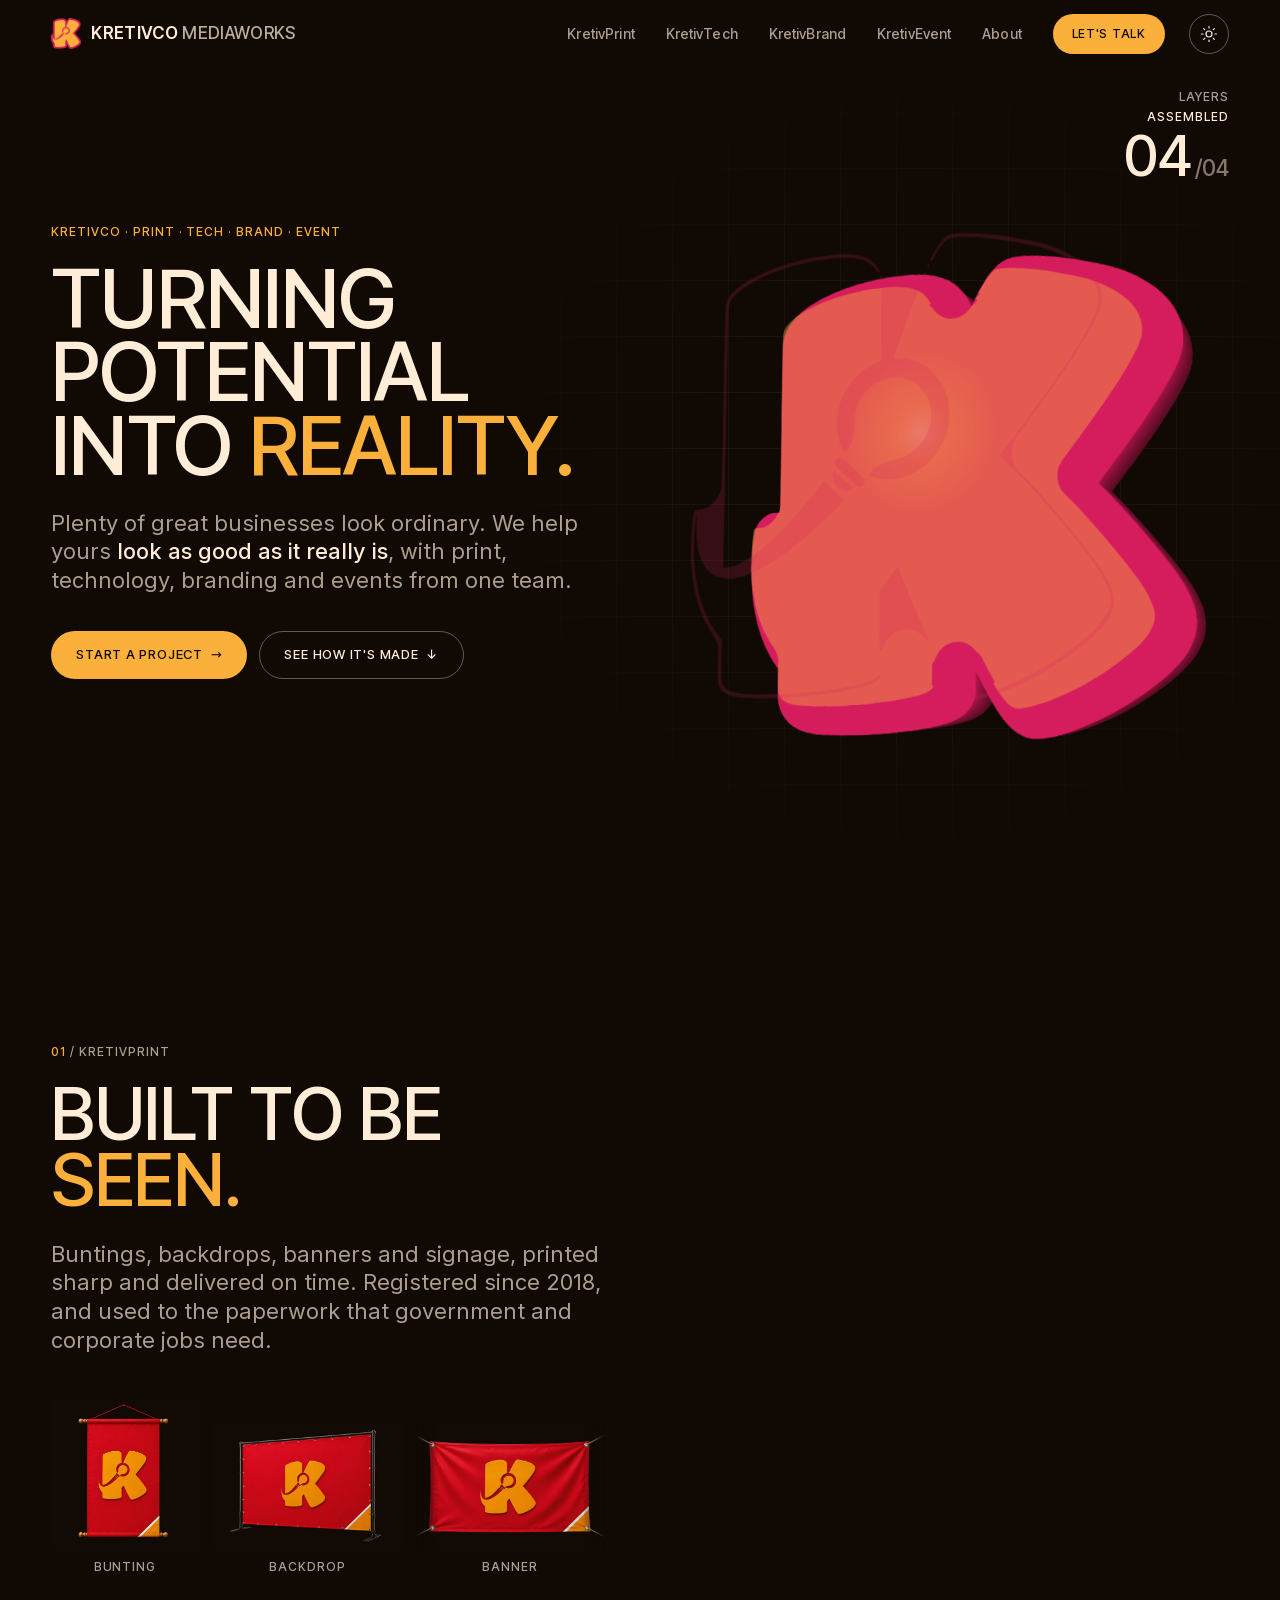
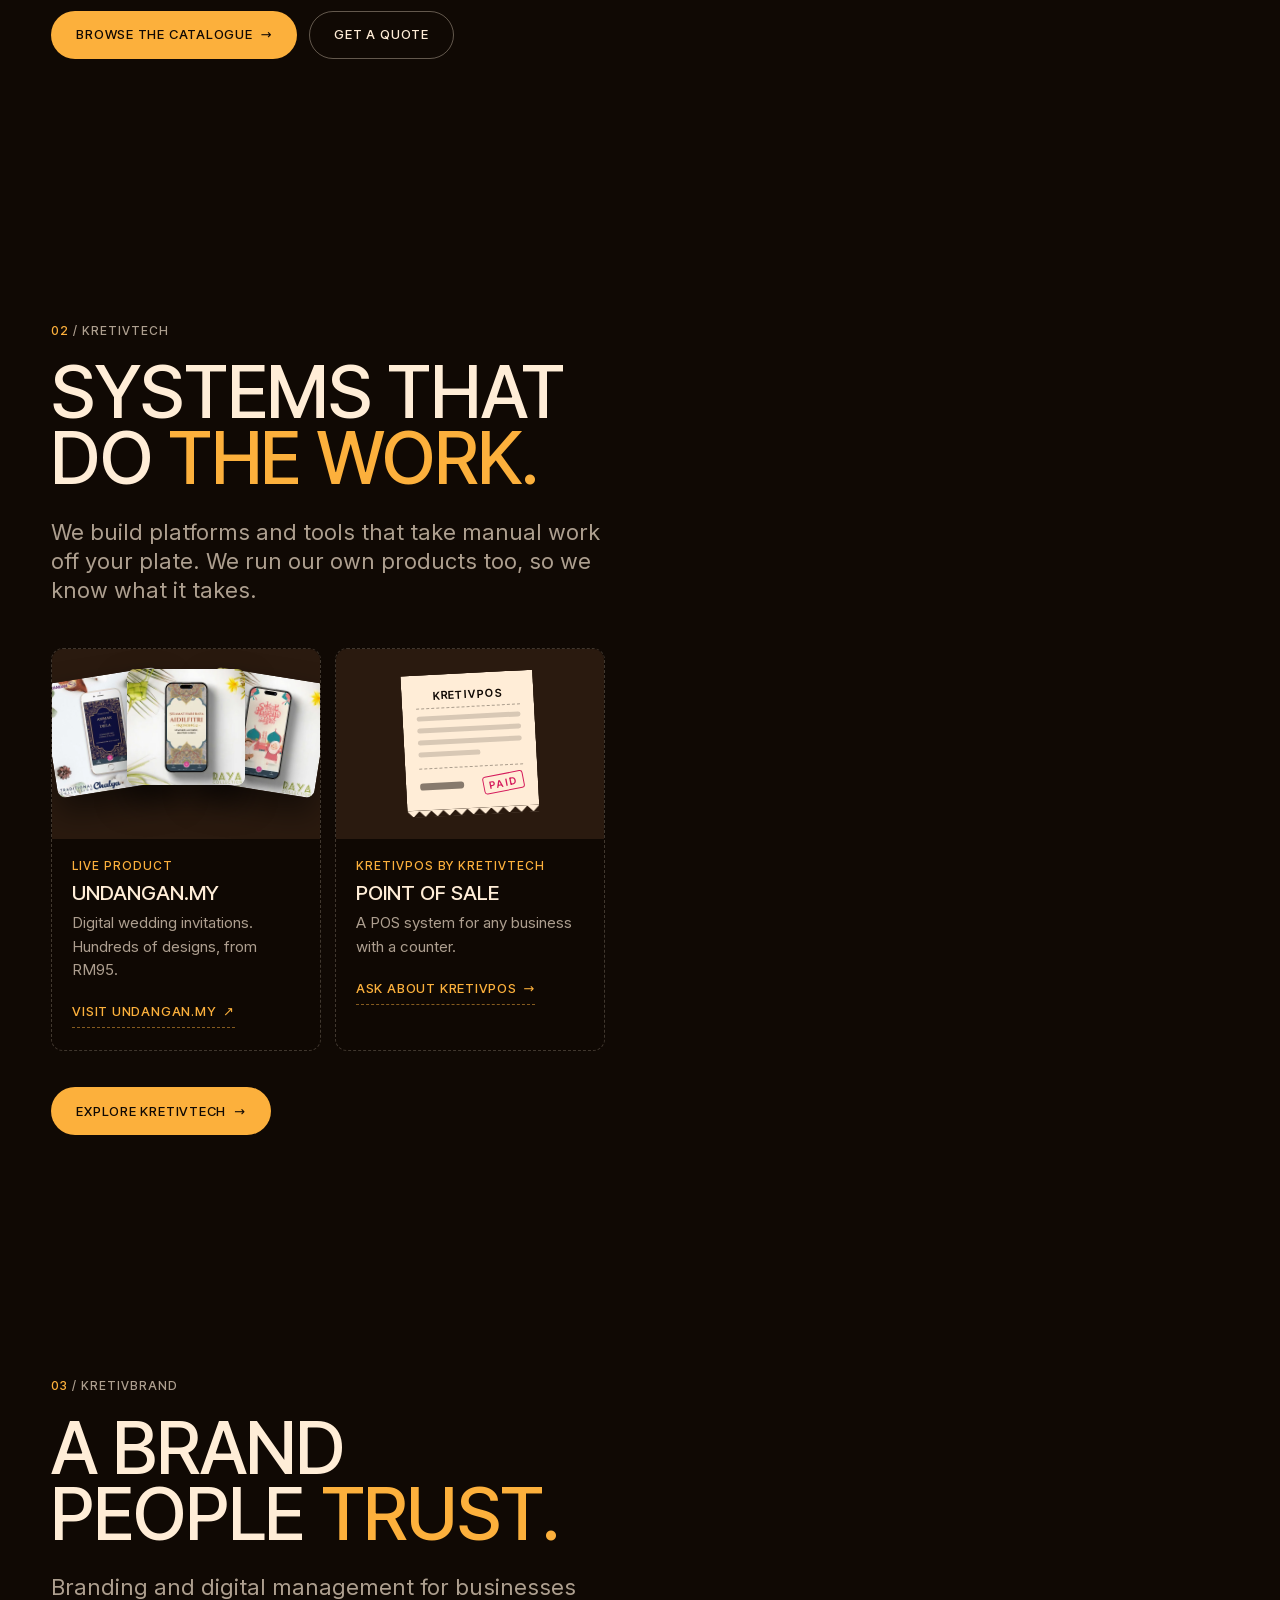
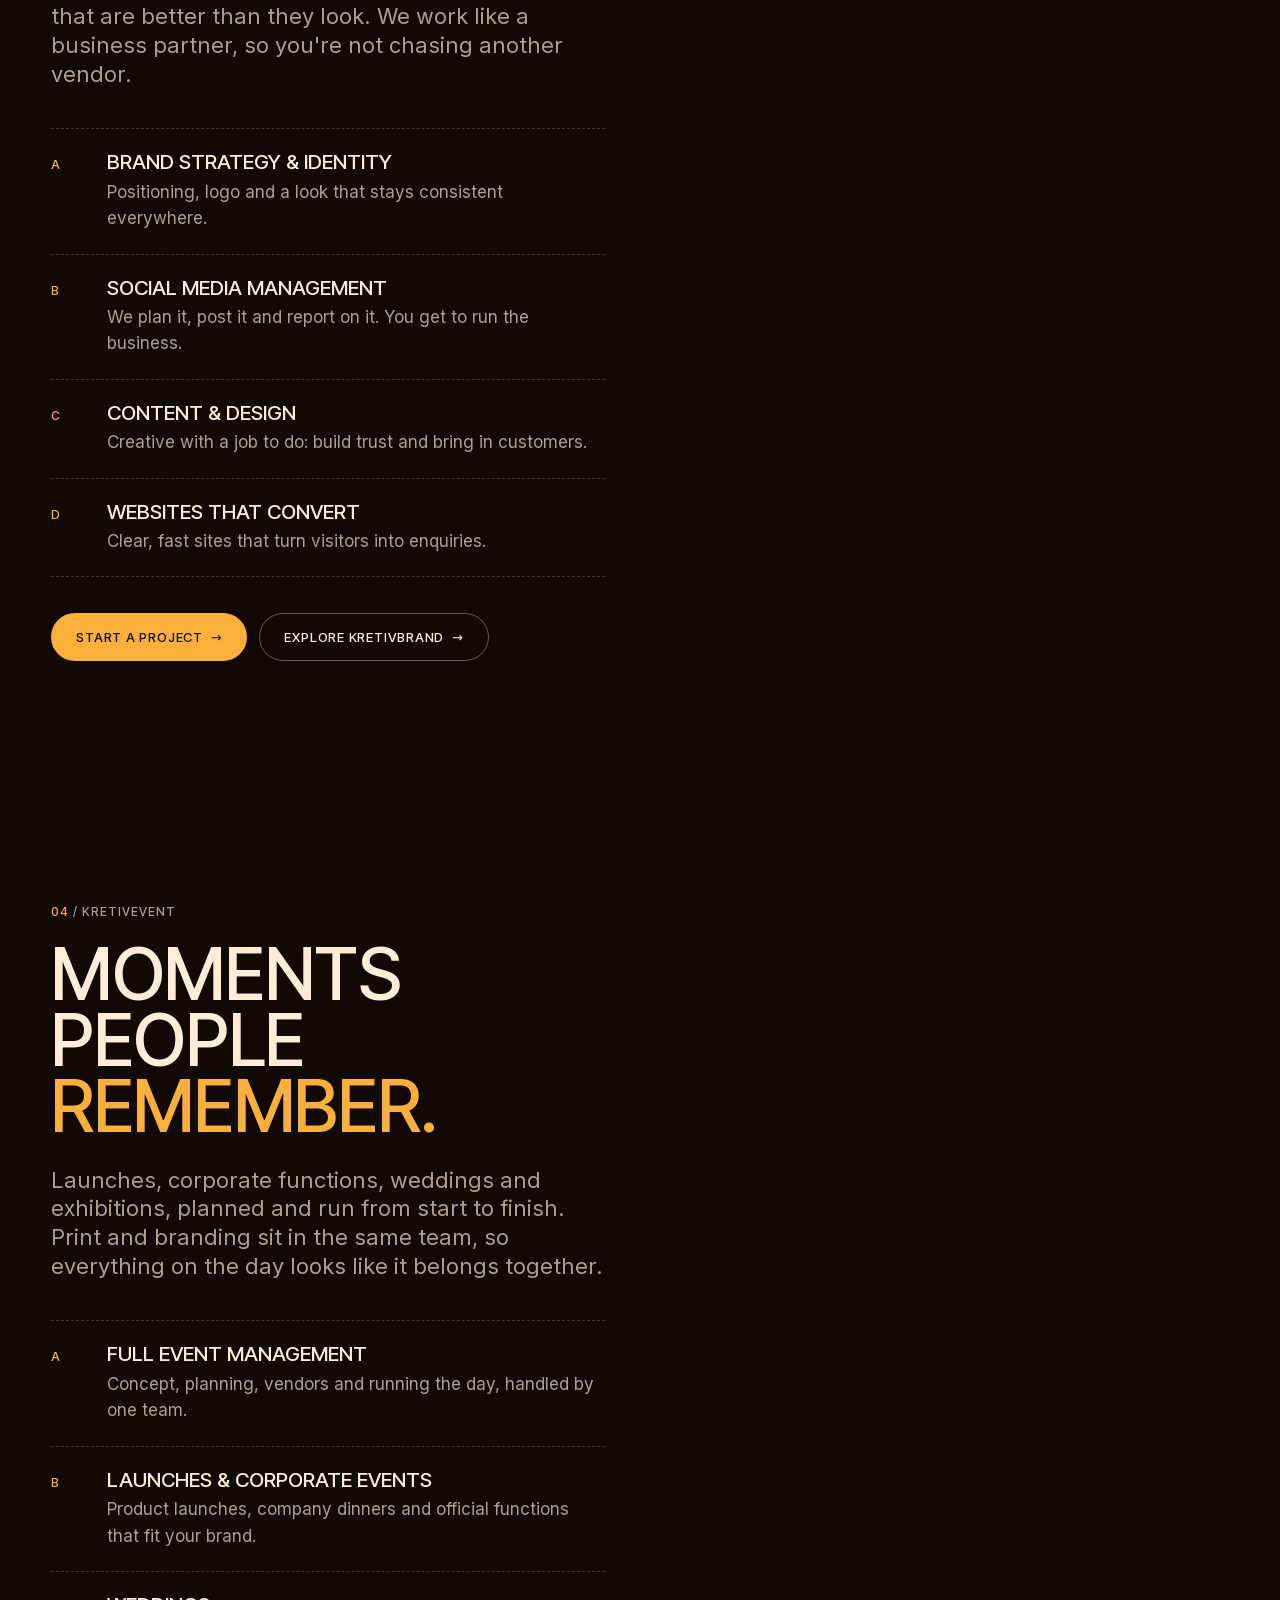
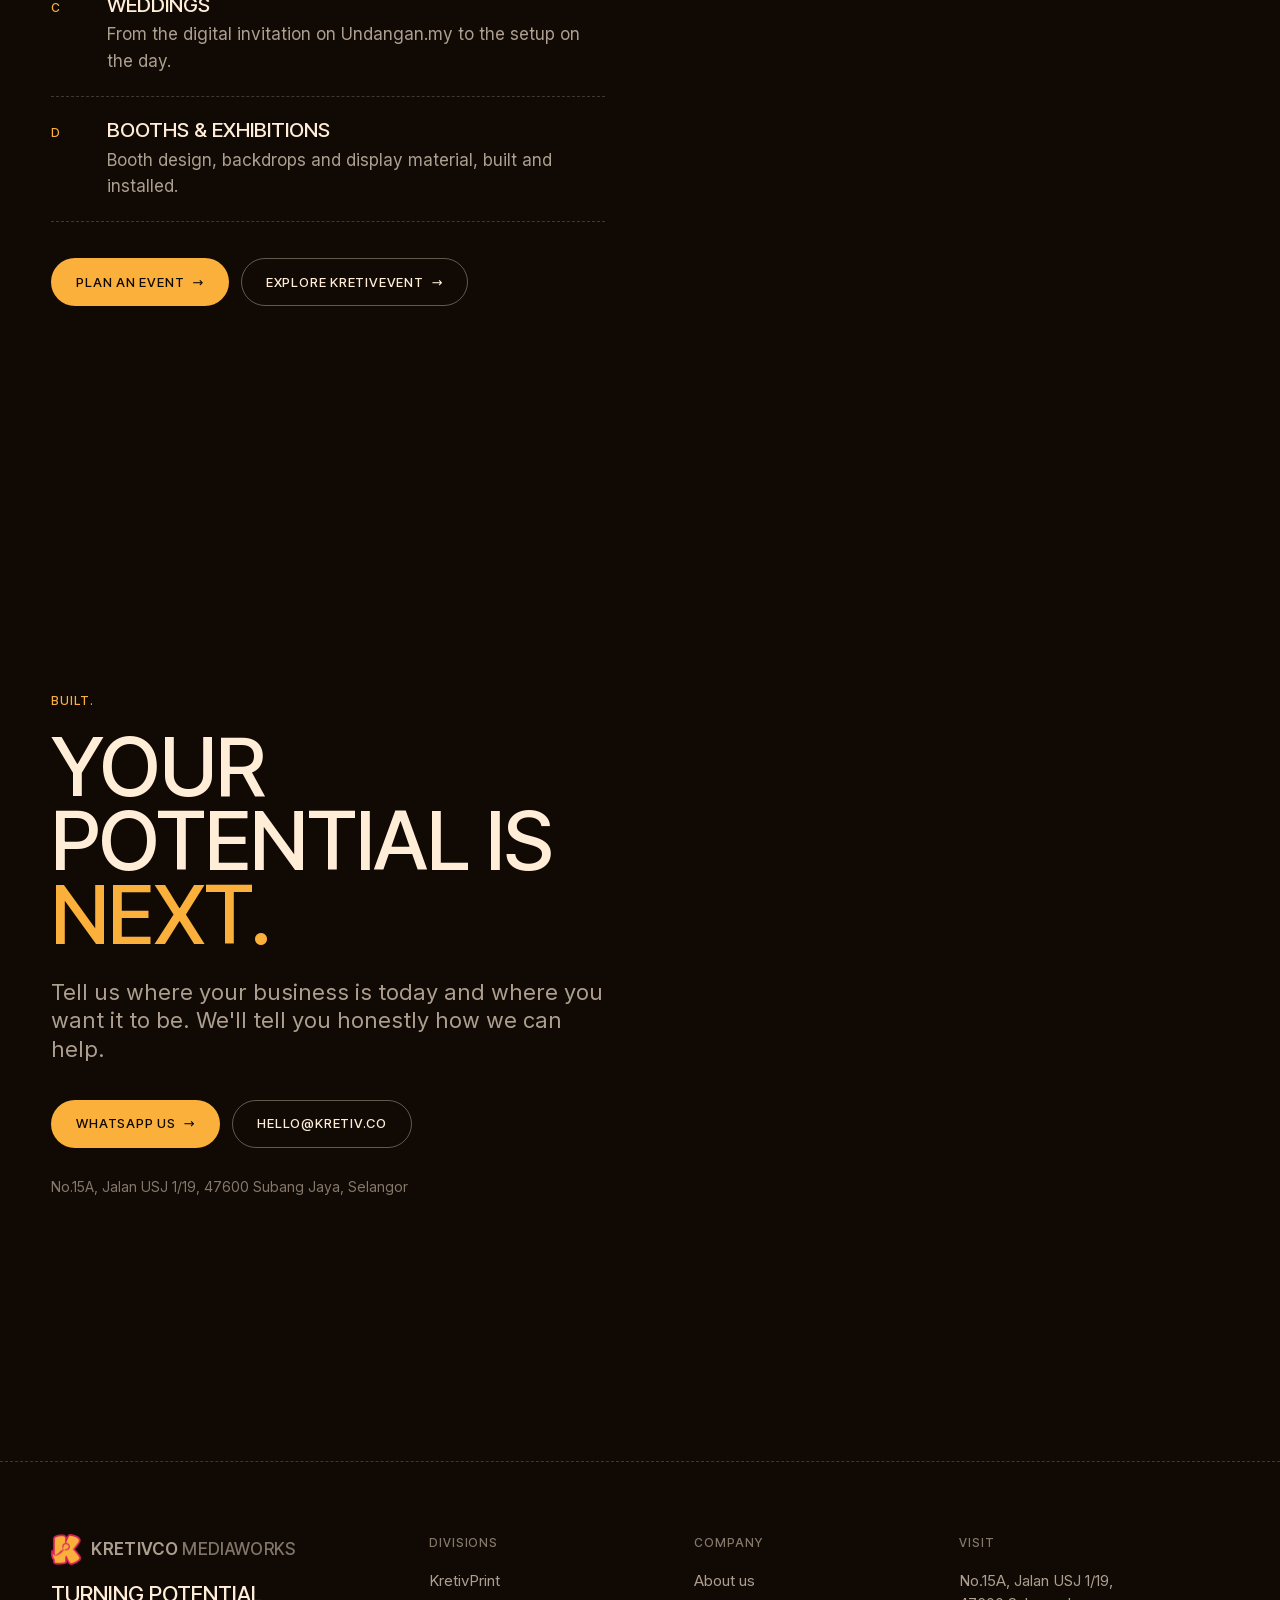
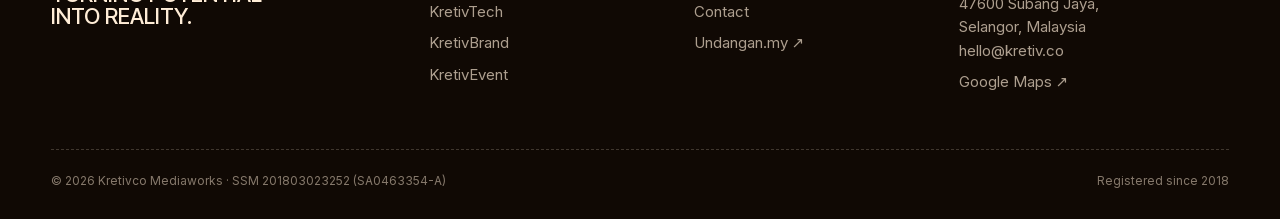
==== commit 64b27dd6: "Serve fonts locally, add a Content-Security-Policy, cache CSS/JS for a year - Inter and Inter Tight " ====
--- a/index.html
+++ b/index.html
@@ -7,6 +7,9 @@
   <meta name="description" content="Kretivco helps good businesses look as good as they really are. Print, technology, branding and events from one team: KretivPrint, KretivTech, KretivBrand and KretivEvent.">
   <meta name="theme-color" content="#100904">
   <script>try{var t=localStorage.getItem('kretivco-theme');if(t==='light'){document.documentElement.dataset.theme='light';document.querySelector('meta[name=theme-color]').content='#ffffff'}}catch(e){}</script>
+  <meta http-equiv="Content-Security-Policy" content="default-src 'self'; script-src 'self' 'sha256-zreNfp1ZKjCPOH6FQf/X+W+k1KMsJ3bfbVcNXlpHHTM='; style-src 'self' 'unsafe-inline'; img-src 'self' data:; font-src 'self'; connect-src 'self'; object-src 'none'; base-uri 'self'; form-action 'self'; upgrade-insecure-requests">
+  <link rel="preload" href="/assets/fonts/inter-latin.woff2" as="font" type="font/woff2" crossorigin>
+  <link rel="preload" href="/assets/fonts/inter-tight-latin.woff2" as="font" type="font/woff2" crossorigin>
   <link rel="canonical" href="https://kretiv.co/">
   <meta property="og:type" content="website">
   <meta property="og:site_name" content="Kretivco">
@@ -17,10 +20,7 @@
   <meta name="twitter:card" content="summary_large_image">
   <link rel="icon" type="image/png" href="/assets/favicon.png?v=2">
   <link rel="apple-touch-icon" href="/assets/apple-touch-icon.png">
-  <link rel="preconnect" href="https://fonts.googleapis.com">
-  <link rel="preconnect" href="https://fonts.gstatic.com" crossorigin>
-  <link href="https://fonts.googleapis.com/css2?family=Inter+Tight:wght@500;600&family=Inter:wght@400;500&display=swap" rel="stylesheet">
-  <link rel="stylesheet" href="/css/site.css?v=f4f2e607">
+  <link rel="stylesheet" href="/css/site.css?v=b3433a3d">
   <link rel="stylesheet" href="/css/home.css?v=59211940">
   <script type="application/ld+json">{"@context": "https://schema.org", "@type": "LocalBusiness", "name": "Kretivco", "legalName": "Kretivco Mediaworks", "url": "https://kretiv.co/", "logo": "https://kretiv.co/assets/k-logo.webp", "image": "https://kretiv.co/assets/og.jpg", "description": "Print, technology, branding and events from one team: KretivPrint, KretivTech, KretivBrand and KretivEvent.", "telephone": "+60193663805", "email": "hello@kretiv.co", "foundingDate": "2018-01-18", "identifier": "201803023252 (SA0463354-A)", "address": {"@type": "PostalAddress", "streetAddress": "No.15A, Jalan USJ 1/19", "postalCode": "47600", "addressLocality": "Subang Jaya", "addressRegion": "Selangor", "addressCountry": "MY"}, "areaServed": "MY", "founder": [{"@type": "Person", "name": "Amirul Hafiz"}, {"@type": "Person", "name": "Nurfadilah"}]}</script>
 </head>
--- a/css/site.css
+++ b/css/site.css
@@ -1,3 +1,12 @@
+/* Fonts are served from this site (Latin subset of the variable fonts, SIL Open Font License,
+   see assets/fonts/OFL-*.txt), so pages make no third-party requests. */
+@font-face { font-family: "Inter"; font-style: normal; font-weight: 400 500; font-display: swap;
+  src: url("/assets/fonts/inter-latin.woff2") format("woff2");
+  unicode-range: U+0000-00FF, U+0131, U+0152-0153, U+02BB-02BC, U+02C6, U+02DA, U+02DC, U+0304, U+0308, U+0329, U+2000-206F, U+20AC, U+2122, U+2191, U+2193, U+2212, U+2215, U+FEFF, U+FFFD; }
+@font-face { font-family: "Inter Tight"; font-style: normal; font-weight: 500 600; font-display: swap;
+  src: url("/assets/fonts/inter-tight-latin.woff2") format("woff2");
+  unicode-range: U+0000-00FF, U+0131, U+0152-0153, U+02BB-02BC, U+02C6, U+02DA, U+02DC, U+0304, U+0308, U+0329, U+2000-206F, U+20AC, U+2122, U+2191, U+2193, U+2212, U+2215, U+FEFF, U+FFFD; }
+
 /* Kretivco — shared system
    Based on the ORYZO "darkroom product editorial" reference:
    warm near-black canvas, cream type, uppercase display, dashed hairlines.
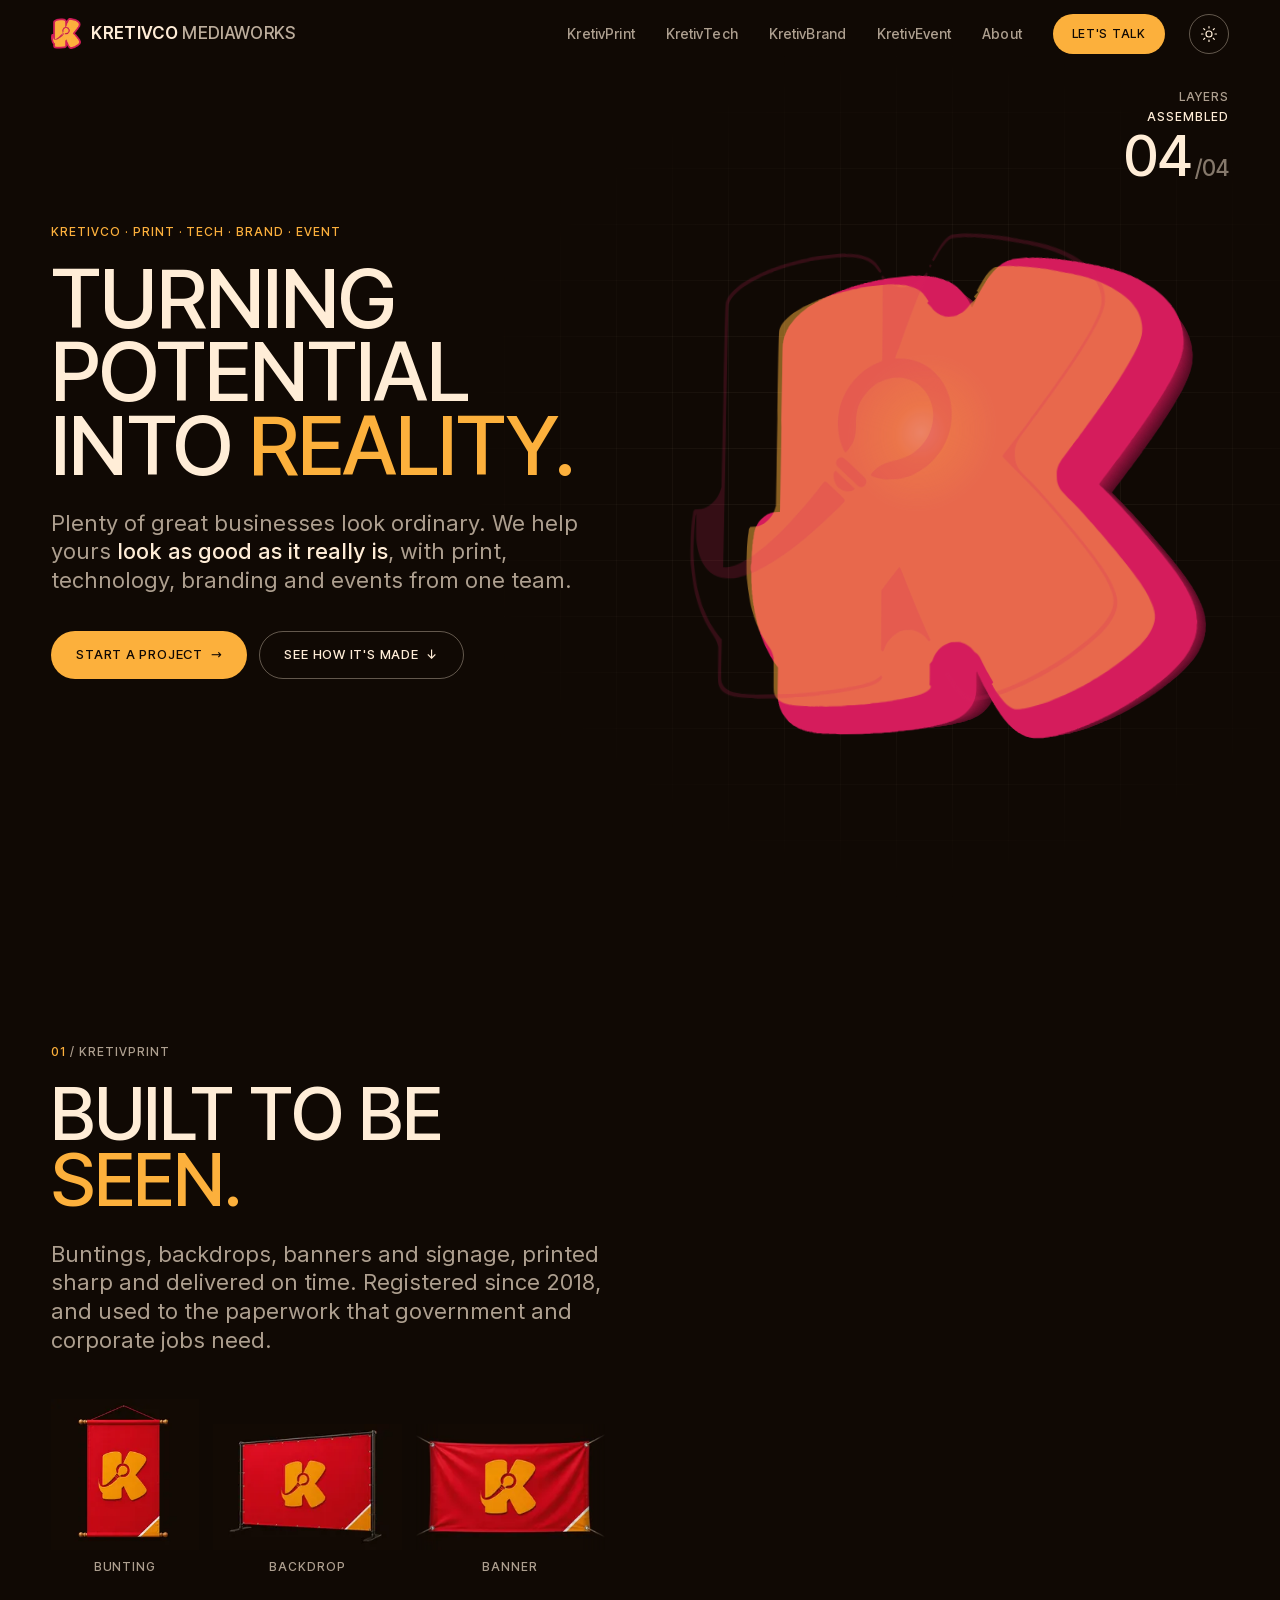
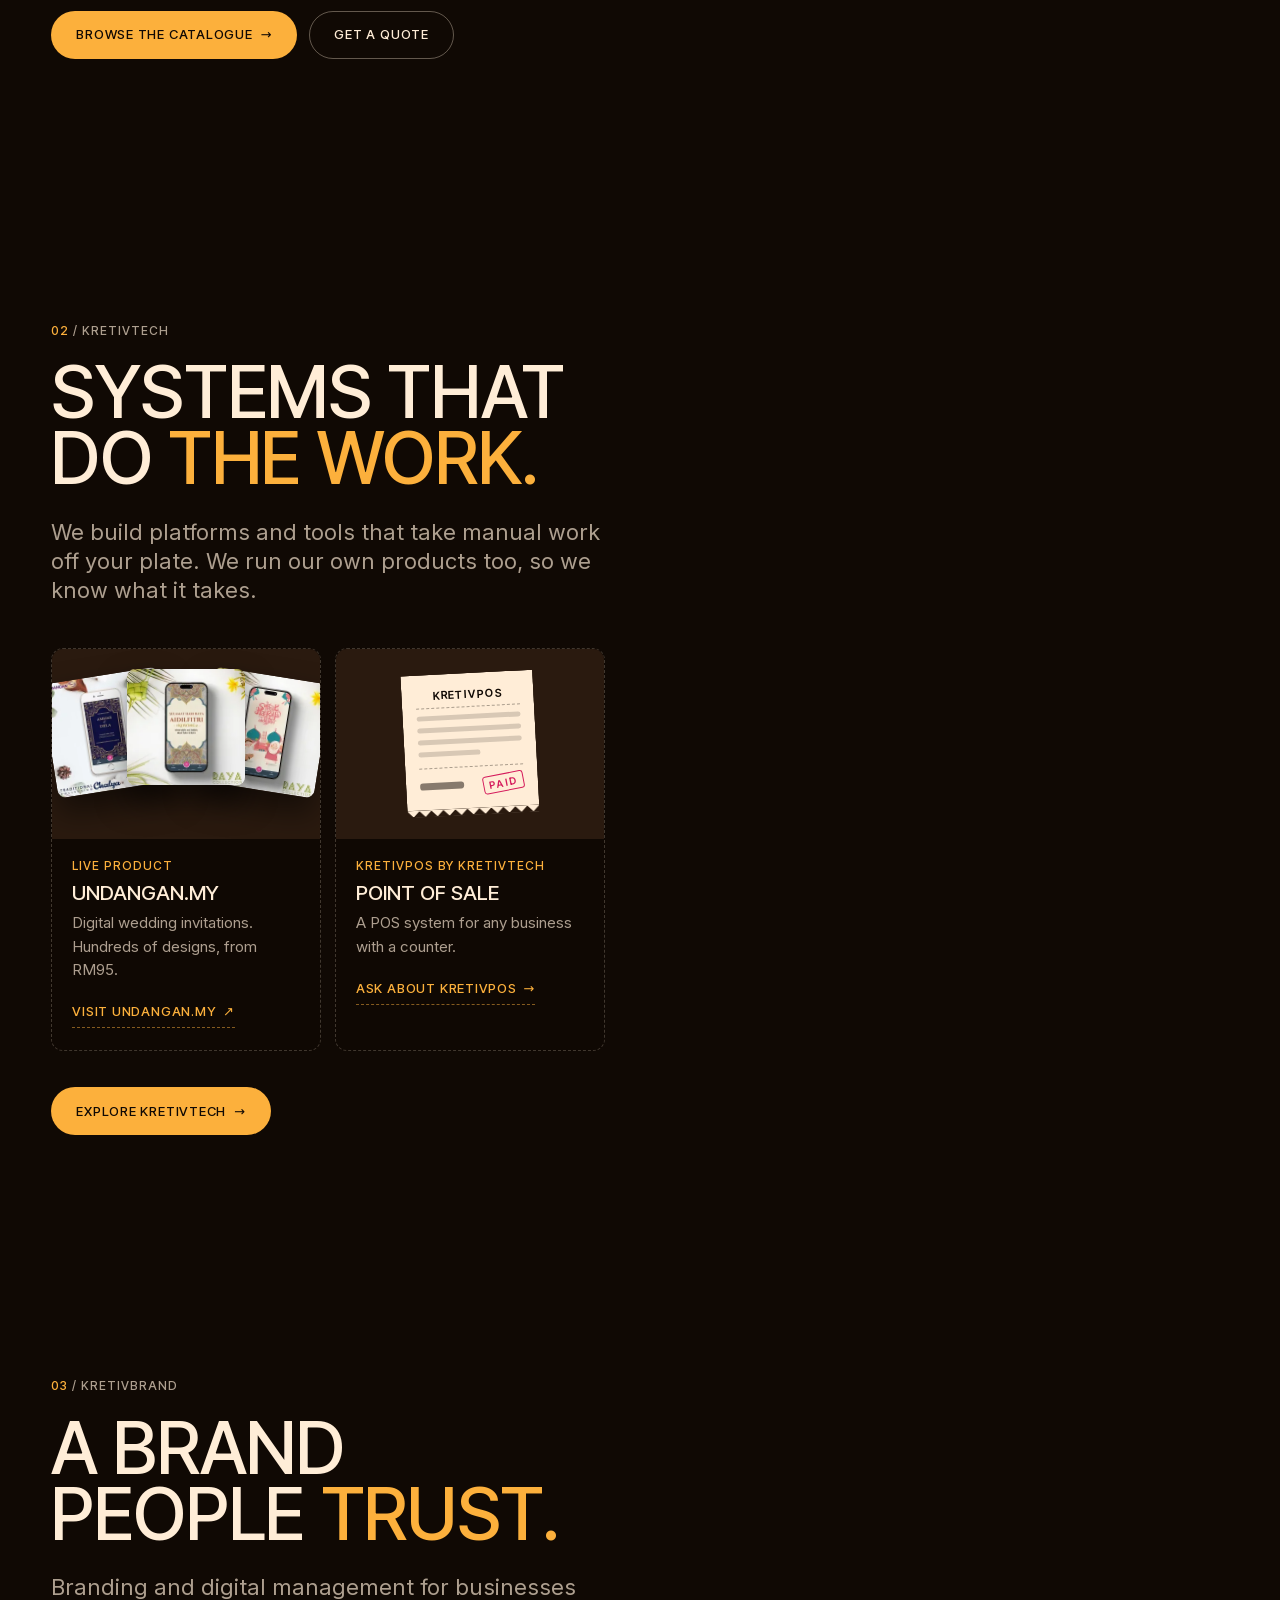
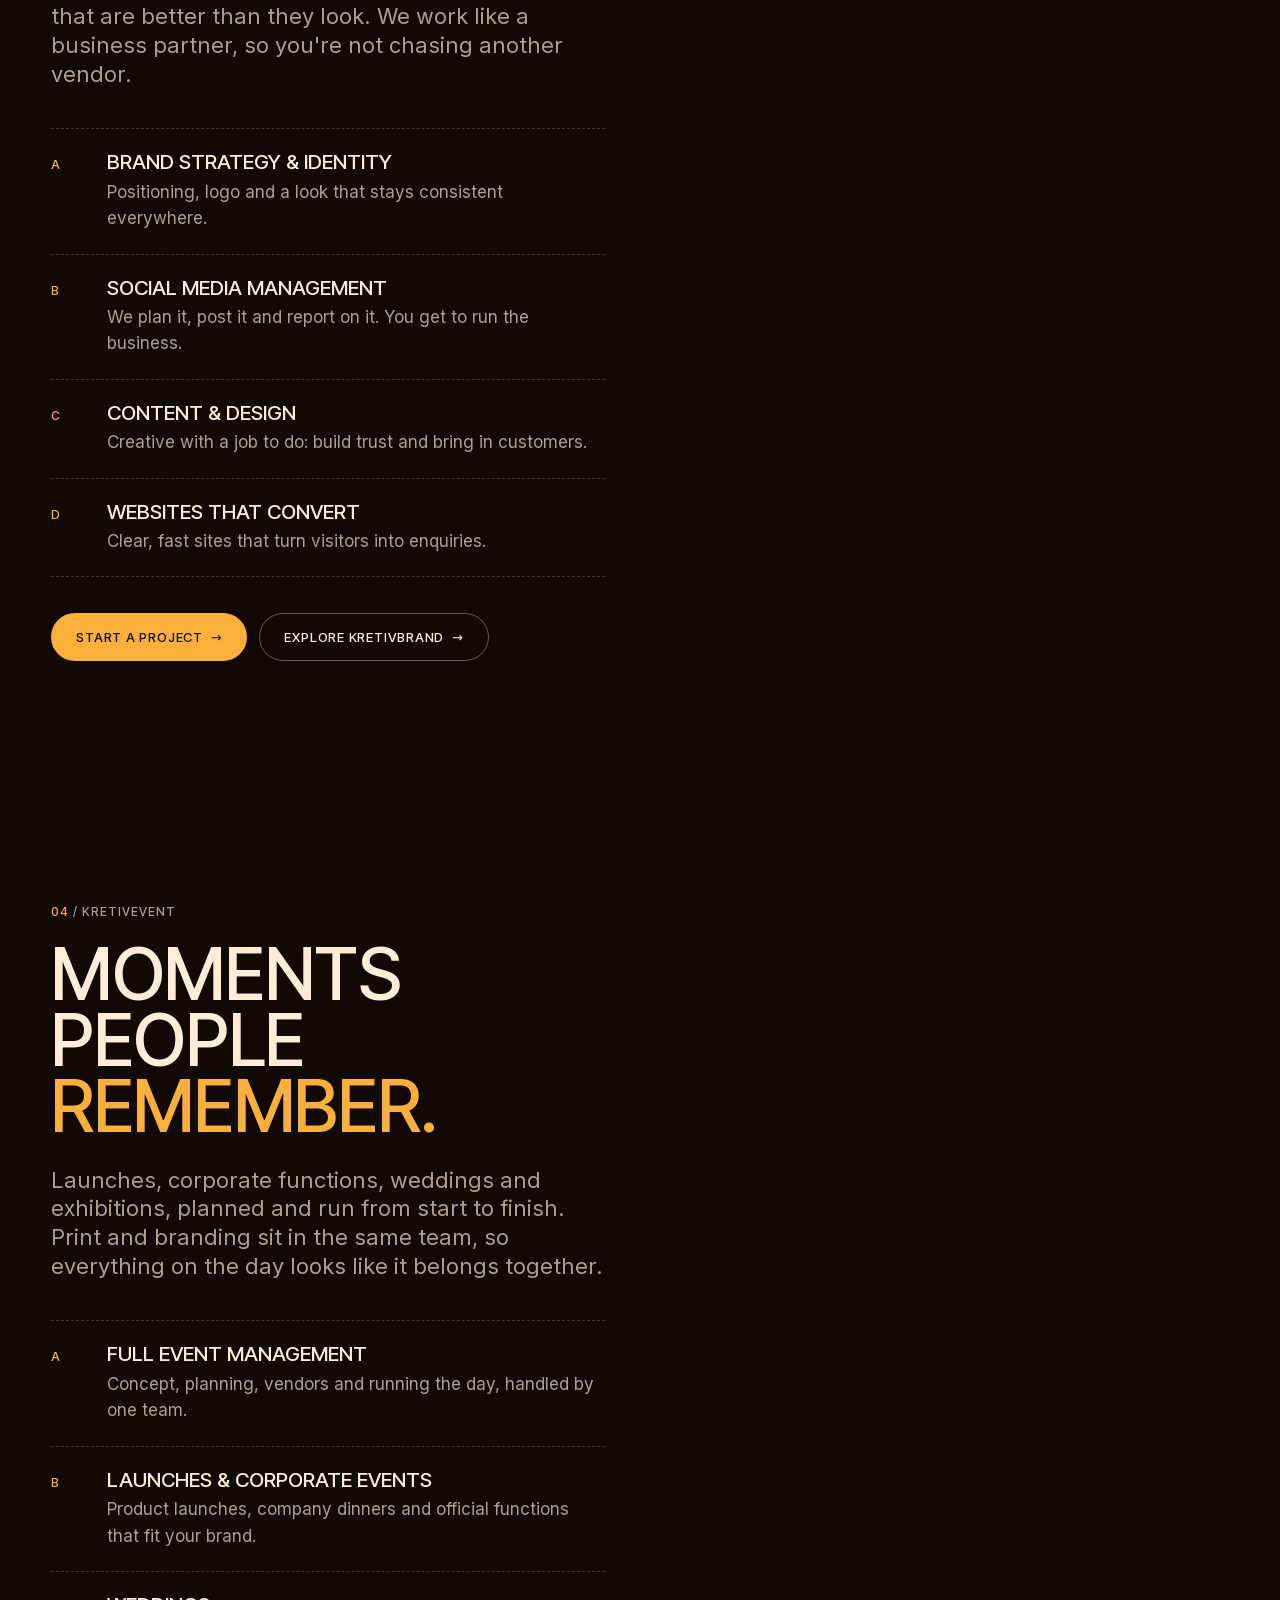
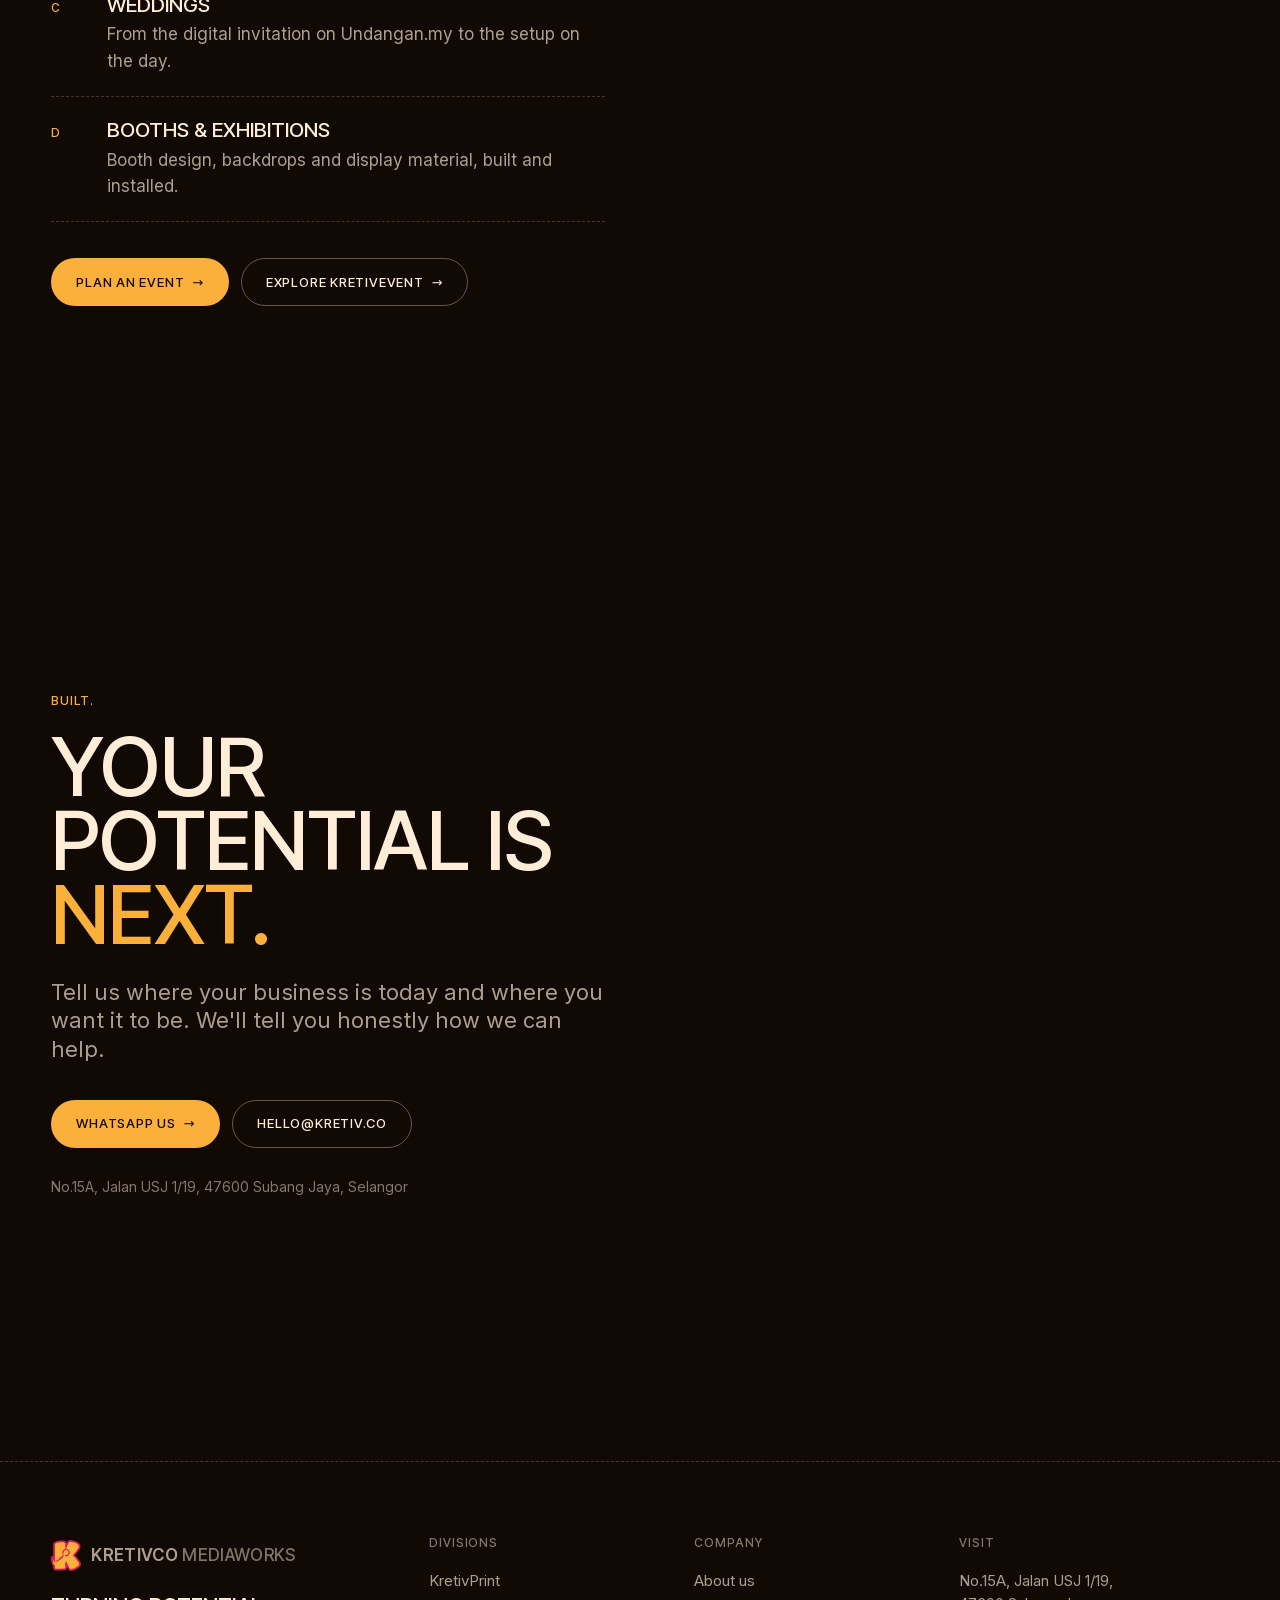
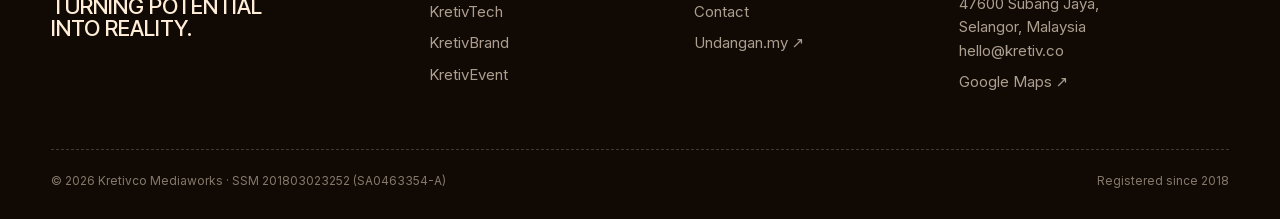
==== commit f4dfe0b6: "Layout fixes from the site audit, and images sized for each screen Phones - homepage: the K now dims" ====
--- a/index.html
+++ b/index.html
@@ -20,7 +20,7 @@
   <meta name="twitter:card" content="summary_large_image">
   <link rel="icon" type="image/png" href="/assets/favicon.png?v=2">
   <link rel="apple-touch-icon" href="/assets/apple-touch-icon.png">
-  <link rel="stylesheet" href="/css/site.css?v=b3433a3d">
+  <link rel="stylesheet" href="/css/site.css?v=9d846905">
   <link rel="stylesheet" href="/css/home.css?v=59211940">
   <script type="application/ld+json">{"@context": "https://schema.org", "@type": "LocalBusiness", "name": "Kretivco", "legalName": "Kretivco Mediaworks", "url": "https://kretiv.co/", "logo": "https://kretiv.co/assets/k-logo.webp", "image": "https://kretiv.co/assets/og.jpg", "description": "Print, technology, branding and events from one team: KretivPrint, KretivTech, KretivBrand and KretivEvent.", "telephone": "+60193663805", "email": "hello@kretiv.co", "foundingDate": "2018-01-18", "identifier": "201803023252 (SA0463354-A)", "address": {"@type": "PostalAddress", "streetAddress": "No.15A, Jalan USJ 1/19", "postalCode": "47600", "addressLocality": "Subang Jaya", "addressRegion": "Selangor", "addressCountry": "MY"}, "areaServed": "MY", "founder": [{"@type": "Person", "name": "Amirul Hafiz"}, {"@type": "Person", "name": "Nurfadilah"}]}</script>
 </head>
@@ -30,7 +30,7 @@
 <header class="nav">
   <div class="wrap nav__inner">
     <a href="/" class="brand" aria-label="Kretivco Mediaworks home">
-      <img src="/assets/k-logo.webp" alt="" width="30" height="31">
+      <img src="/assets/k-logo.webp" srcset="/assets/k-logo-96.webp 96w, /assets/k-logo-240.webp 240w, /assets/k-logo.webp 501w" sizes="30px" alt="" width="30" height="31">
       <span>Kretivco <small>Mediaworks</small></span>
     </a>
     <button class="nav__toggle" aria-expanded="false" aria-controls="nav-links"><i></i>Menu</button>
@@ -105,9 +105,9 @@
           <h2 class="h1" id="print-title">Built to be <span class="gold">seen.</span></h2>
           <p class="lead">Buntings, backdrops, banners and signage, printed sharp and delivered on time. Registered since 2018, and used to the paperwork that government and corporate jobs need.</p>
           <div class="products">
-            <figure class="product product--tall"><img class="img-dark" src="/assets/print-dark/bunting.webp" alt="KretivPrint bunting" width="1165" height="1200" loading="lazy"><img class="img-light" width="1165" height="1200" src="/assets/print-light/bunting.webp" alt="KretivPrint bunting" loading="lazy"><figcaption class="label">Bunting</figcaption></figure>
-            <figure class="product"><img class="img-dark" src="/assets/print-dark/backdrop.webp" alt="KretivPrint event backdrop" width="1200" height="800" loading="lazy"><img class="img-light" width="1200" height="800" src="/assets/print-light/backdrop.webp" alt="KretivPrint event backdrop" loading="lazy"><figcaption class="label">Backdrop</figcaption></figure>
-            <figure class="product product--fade"><img class="img-dark" src="/assets/print-dark/banner.webp" alt="KretivPrint fabric banner" width="1200" height="800" loading="lazy"><img class="img-light" width="1200" height="800" src="/assets/print-light/banner.webp" alt="KretivPrint fabric banner" loading="lazy"><figcaption class="label">Banner</figcaption></figure>
+            <figure class="product product--tall"><img class="img-dark" src="/assets/print-dark/bunting.webp" srcset="/assets/print-dark/bunting-96.webp 96w, /assets/print-dark/bunting-240.webp 240w, /assets/print-dark/bunting-480.webp 480w, /assets/print-dark/bunting-800.webp 800w, /assets/print-dark/bunting.webp 1165w" sizes="(max-width: 860px) 26vw, 166px" alt="KretivPrint bunting" width="1165" height="1200" loading="lazy"><img class="img-light" width="1165" height="1200" src="/assets/print-light/bunting.webp" srcset="/assets/print-light/bunting-96.webp 96w, /assets/print-light/bunting-240.webp 240w, /assets/print-light/bunting-480.webp 480w, /assets/print-light/bunting-800.webp 800w, /assets/print-light/bunting.webp 1165w" sizes="(max-width: 860px) 26vw, 166px" alt="KretivPrint bunting" loading="lazy"><figcaption class="label">Bunting</figcaption></figure>
+            <figure class="product"><img class="img-dark" src="/assets/print-dark/backdrop.webp" srcset="/assets/print-dark/backdrop-96.webp 96w, /assets/print-dark/backdrop-240.webp 240w, /assets/print-dark/backdrop-480.webp 480w, /assets/print-dark/backdrop-800.webp 800w, /assets/print-dark/backdrop.webp 1200w" sizes="(max-width: 860px) 33vw, 213px" alt="KretivPrint event backdrop" width="1200" height="800" loading="lazy"><img class="img-light" width="1200" height="800" src="/assets/print-light/backdrop.webp" srcset="/assets/print-light/backdrop-96.webp 96w, /assets/print-light/backdrop-240.webp 240w, /assets/print-light/backdrop-480.webp 480w, /assets/print-light/backdrop-800.webp 800w, /assets/print-light/backdrop.webp 1200w" sizes="(max-width: 860px) 33vw, 213px" alt="KretivPrint event backdrop" loading="lazy"><figcaption class="label">Backdrop</figcaption></figure>
+            <figure class="product product--fade"><img class="img-dark" src="/assets/print-dark/banner.webp" srcset="/assets/print-dark/banner-96.webp 96w, /assets/print-dark/banner-240.webp 240w, /assets/print-dark/banner-480.webp 480w, /assets/print-dark/banner-800.webp 800w, /assets/print-dark/banner.webp 1200w" sizes="(max-width: 860px) 33vw, 213px" alt="KretivPrint fabric banner" width="1200" height="800" loading="lazy"><img class="img-light" width="1200" height="800" src="/assets/print-light/banner.webp" srcset="/assets/print-light/banner-96.webp 96w, /assets/print-light/banner-240.webp 240w, /assets/print-light/banner-480.webp 480w, /assets/print-light/banner-800.webp 800w, /assets/print-light/banner.webp 1200w" sizes="(max-width: 860px) 33vw, 213px" alt="KretivPrint fabric banner" loading="lazy"><figcaption class="label">Banner</figcaption></figure>
           </div>
           <div class="btns">
             <a href="/kretivprint/" class="btn btn--gold">Browse the catalogue <span class="arrow" aria-hidden="true">→</span></a>
@@ -128,9 +128,9 @@
           <div class="apps">
             <a class="app" href="https://undangan.my" target="_blank" rel="noopener">
               <div class="app__art app__art--cards">
-                <img src="/assets/tech/undangan-1.webp" alt="" width="508" height="496" loading="lazy">
-                <img src="/assets/tech/undangan-4.webp" alt="" width="508" height="496" loading="lazy">
-                <img src="/assets/tech/undangan-3.webp" alt="" width="508" height="496" loading="lazy">
+                <img src="/assets/tech/undangan-1.webp" srcset="/assets/tech/undangan-1-96.webp 96w, /assets/tech/undangan-1-240.webp 240w, /assets/tech/undangan-1.webp 508w" sizes="135px" alt="" width="508" height="496" loading="lazy">
+                <img src="/assets/tech/undangan-4.webp" srcset="/assets/tech/undangan-4-96.webp 96w, /assets/tech/undangan-4-240.webp 240w, /assets/tech/undangan-4.webp 508w" sizes="118px" alt="" width="508" height="496" loading="lazy">
+                <img src="/assets/tech/undangan-3.webp" srcset="/assets/tech/undangan-3-96.webp 96w, /assets/tech/undangan-3-240.webp 240w, /assets/tech/undangan-3.webp 508w" sizes="135px" alt="" width="508" height="496" loading="lazy">
               </div>
               <div class="app__body">
                 <p class="label label--gold">Live product</p>
@@ -226,7 +226,7 @@
   <div class="wrap">
     <div class="footer__grid">
       <div>
-        <a href="/" class="brand"><img src="/assets/k-logo.webp" alt="" width="30" height="31"><span>Kretivco <small>Mediaworks</small></span></a>
+        <a href="/" class="brand"><img src="/assets/k-logo.webp" srcset="/assets/k-logo-96.webp 96w, /assets/k-logo-240.webp 240w, /assets/k-logo.webp 501w" sizes="30px" alt="" width="30" height="31"><span>Kretivco <small>Mediaworks</small></span></a>
         <p class="footer__mantra">Turning potential into reality.</p>
       </div>
       <div>
@@ -263,6 +263,6 @@
 </footer>
 
 <script src="/js/site.js?v=295a12ff"></script>
-<script src="/js/home.js?v=bdd57257"></script>
+<script src="/js/home.js?v=52085079"></script>
 </body>
 </html>
--- a/css/site.css
+++ b/css/site.css
@@ -135,6 +135,9 @@
   padding: 6px 0; border-bottom: 1px dashed var(--accent-line);
 }
 .link:hover { border-bottom-style: solid; }
+/* a taller tap area without moving the dashed underline */
+.link { position: relative; }
+.link::before { content: ""; position: absolute; inset: -9px -4px; }
 
 .rule { border: 0; border-top: 1px dashed var(--cork); margin: 0; }
 
@@ -147,14 +150,14 @@
 }
 .nav.is-solid { background: var(--glass); backdrop-filter: blur(14px) saturate(1.2); -webkit-backdrop-filter: blur(14px) saturate(1.2); border-color: var(--cork); }
 .nav__inner { height: 100%; display: flex; align-items: center; justify-content: space-between; gap: 24px; }
-.brand { display: flex; align-items: center; gap: 10px; text-decoration: none; }
+.brand { display: flex; align-items: center; gap: 10px; text-decoration: none; padding: 6px 0; }
 .brand img { width: 30px; height: auto; }
 .brand span { font-family: var(--font-display); font-weight: 600; font-size: 17px; letter-spacing: .02em; text-transform: uppercase; }
 .brand small { font: inherit; font-weight: 500; opacity: .72; }
 /* small phones: MEDIAWORKS drops under KRETIVCO so the nav never overflows */
 @media (max-width: 480px) {
   .brand span { line-height: 1; }
-  .brand small { display: block; font-size: 9.5px; letter-spacing: .26em; margin-top: 3px; opacity: .8; }
+  .brand small { display: block; font-size: 11px; letter-spacing: .22em; margin-top: 3px; opacity: .8; }
 }
 .nav__links { margin-left: auto; display: flex; align-items: center; gap: clamp(18px, 2.4vw, 34px); }
 .nav__links a:not(.btn) { text-transform: none; font-size: 14px; letter-spacing: .01em; text-decoration: none; color: var(--cream-2); padding: 8px 0; position: relative; transition: color .2s; }
@@ -220,13 +223,16 @@
 .footer__bottom { display: flex; justify-content: space-between; flex-wrap: wrap; gap: 12px; margin-top: 56px; padding-top: 22px; border-top: 1px dashed var(--cork); font-size: 12px; color: var(--cream-3); }
 @media (max-width: 860px) { .footer__grid { grid-template-columns: 1fr 1fr; } .footer__grid > :first-child { grid-column: 1 / -1; } }
 @media (max-width: 480px) { .footer__grid { grid-template-columns: 1fr; } }
+/* phones: footer links tall enough to tap */
+@media (max-width: 860px) { .footer li + li { margin-top: 0; } .footer li a, .footer__bottom a { display: inline-block; padding: 11px 0; } }
 
 /* ---------- Page header (inner pages) ---------- */
 .page-head { padding: calc(var(--nav-h) + clamp(56px, 10vw, 128px)) 0 clamp(48px, 7vw, 88px); }
 .page-head .label { display: block; margin-bottom: 22px; }
 .page-head .lead { margin-top: 28px; }
 
-.section { padding: clamp(72px, 11vw, 150px) 0; }
+.section { padding: clamp(64px, 8vw, 112px) 0; }
+@media (min-width: 861px) and (max-height: 820px) { .section { padding-block: clamp(56px, 6.5vw, 96px); } }
 .section--band { background: var(--bg-2); border-block: 1px dashed var(--cork); }
 .section__head { display: grid; grid-template-columns: 1fr 1fr; gap: 32px 64px; align-items: end; margin-bottom: clamp(40px, 6vw, 72px); }
 .section__head .label { display: block; margin-bottom: 18px; }
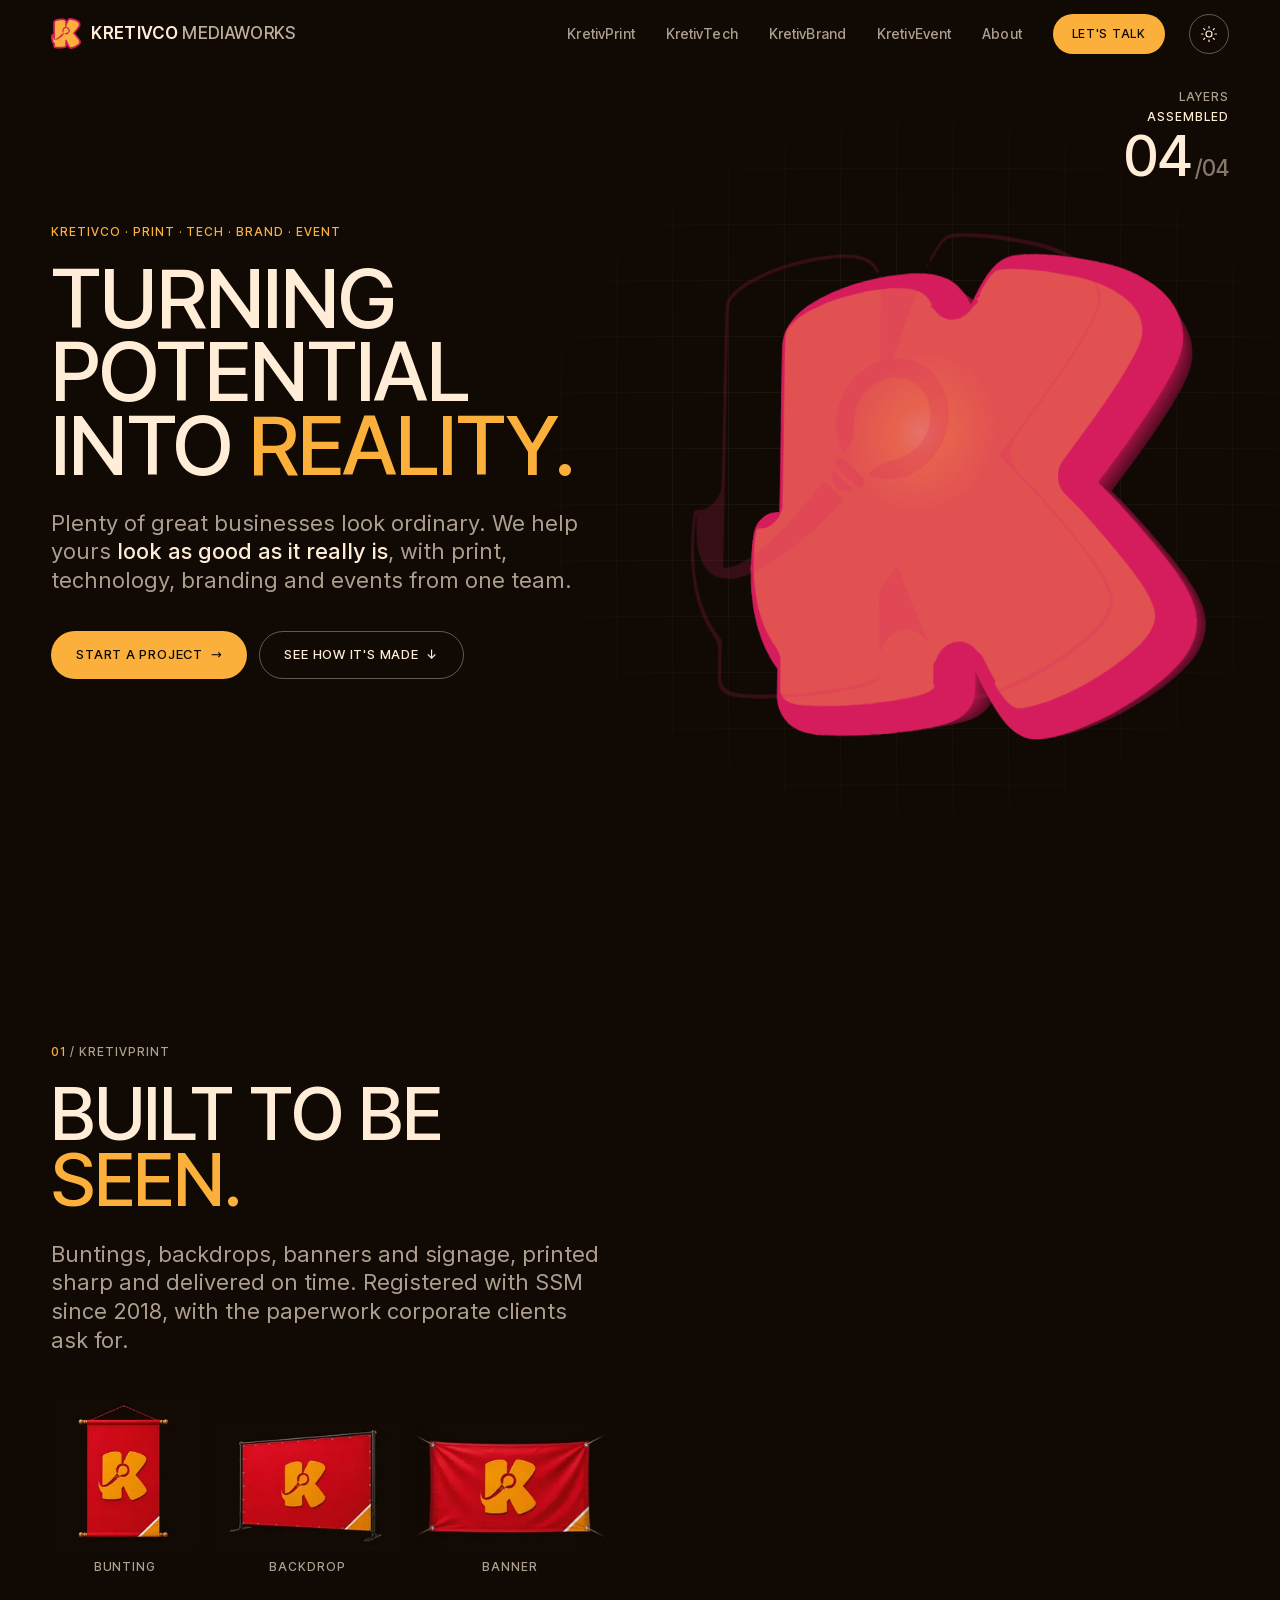
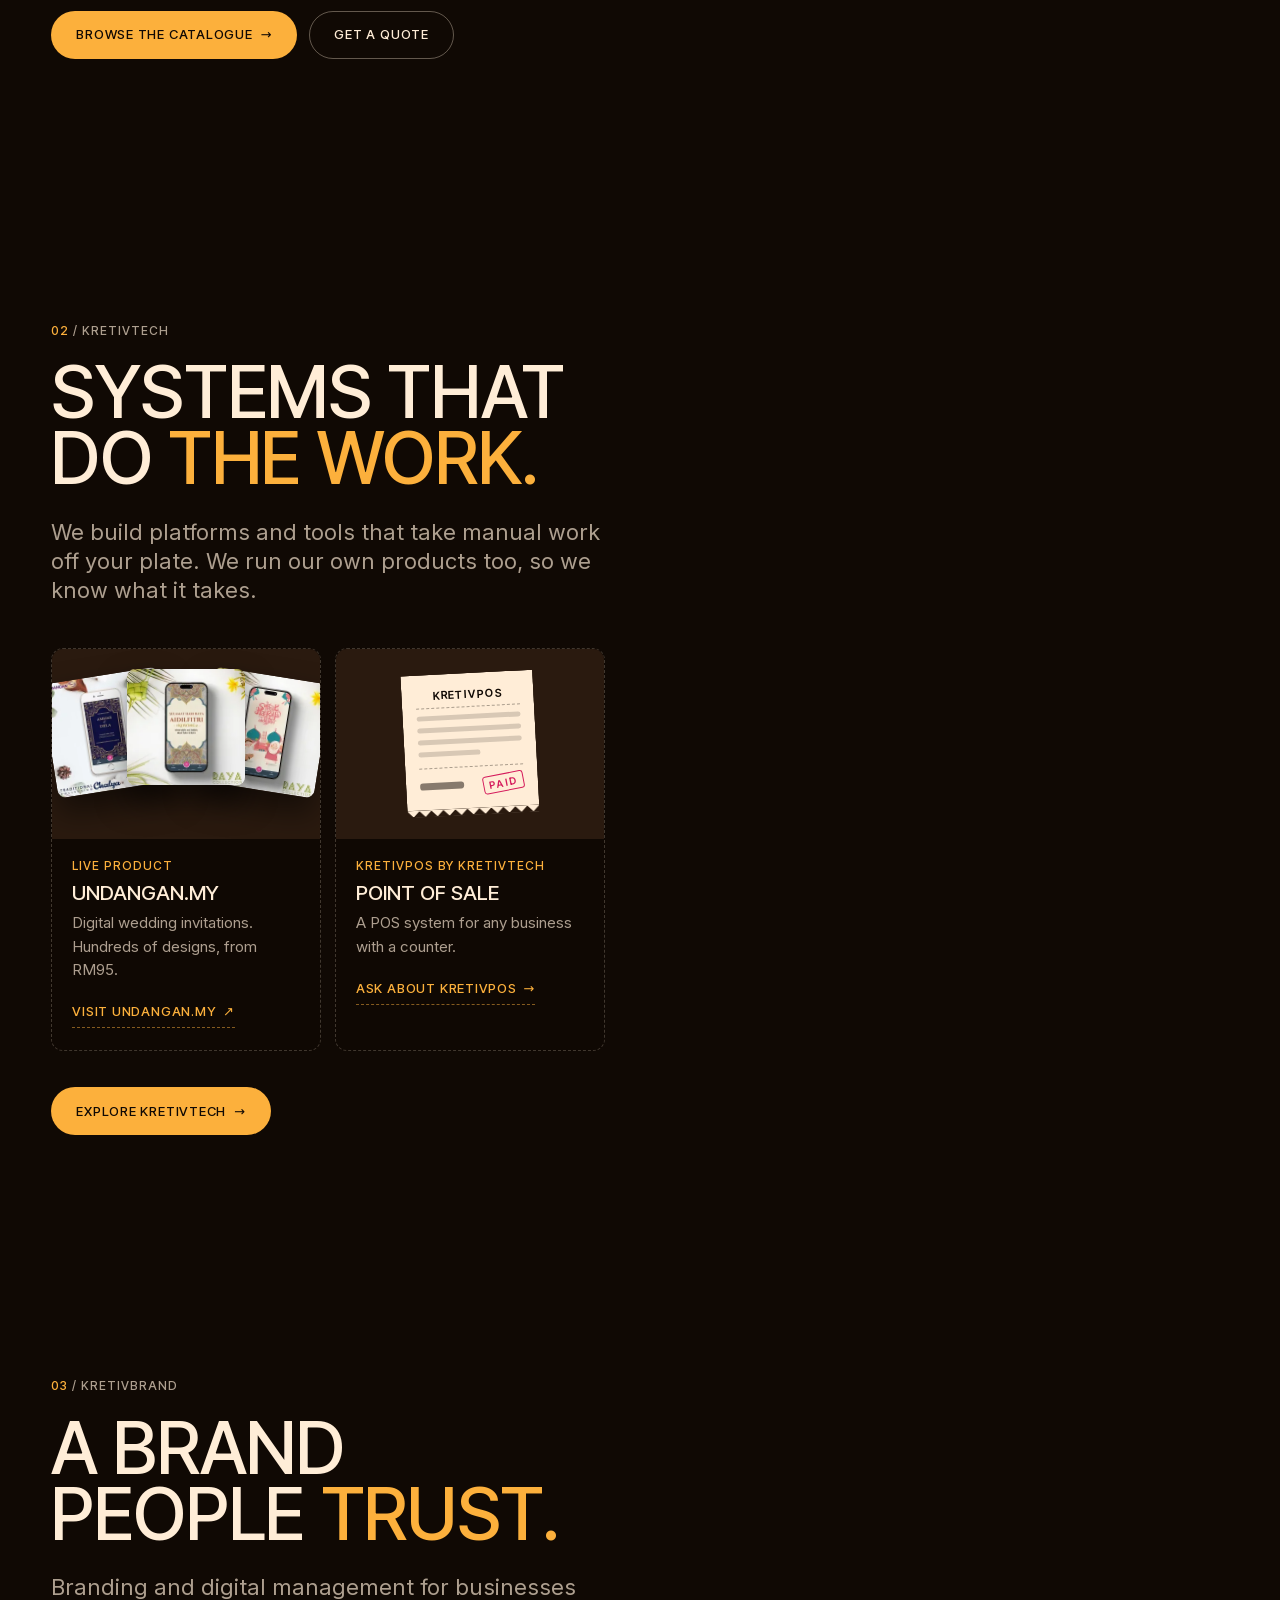
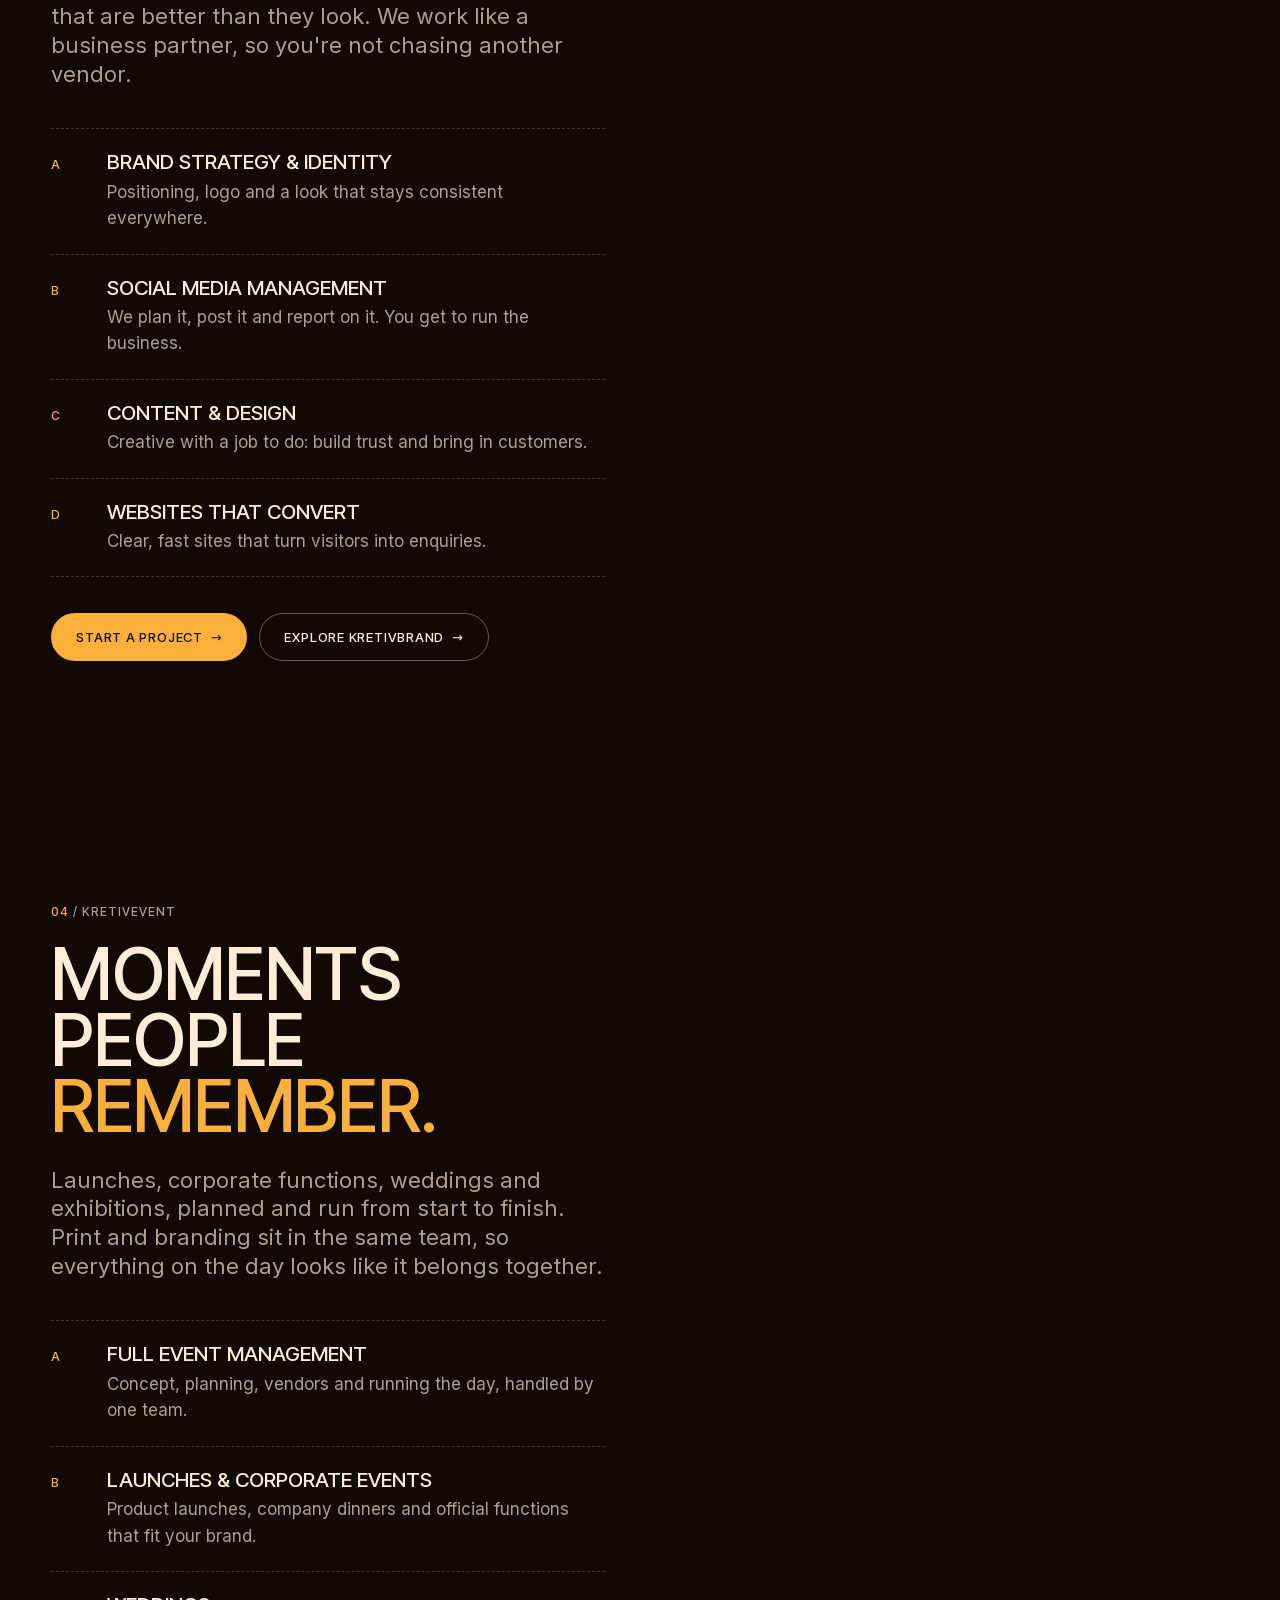
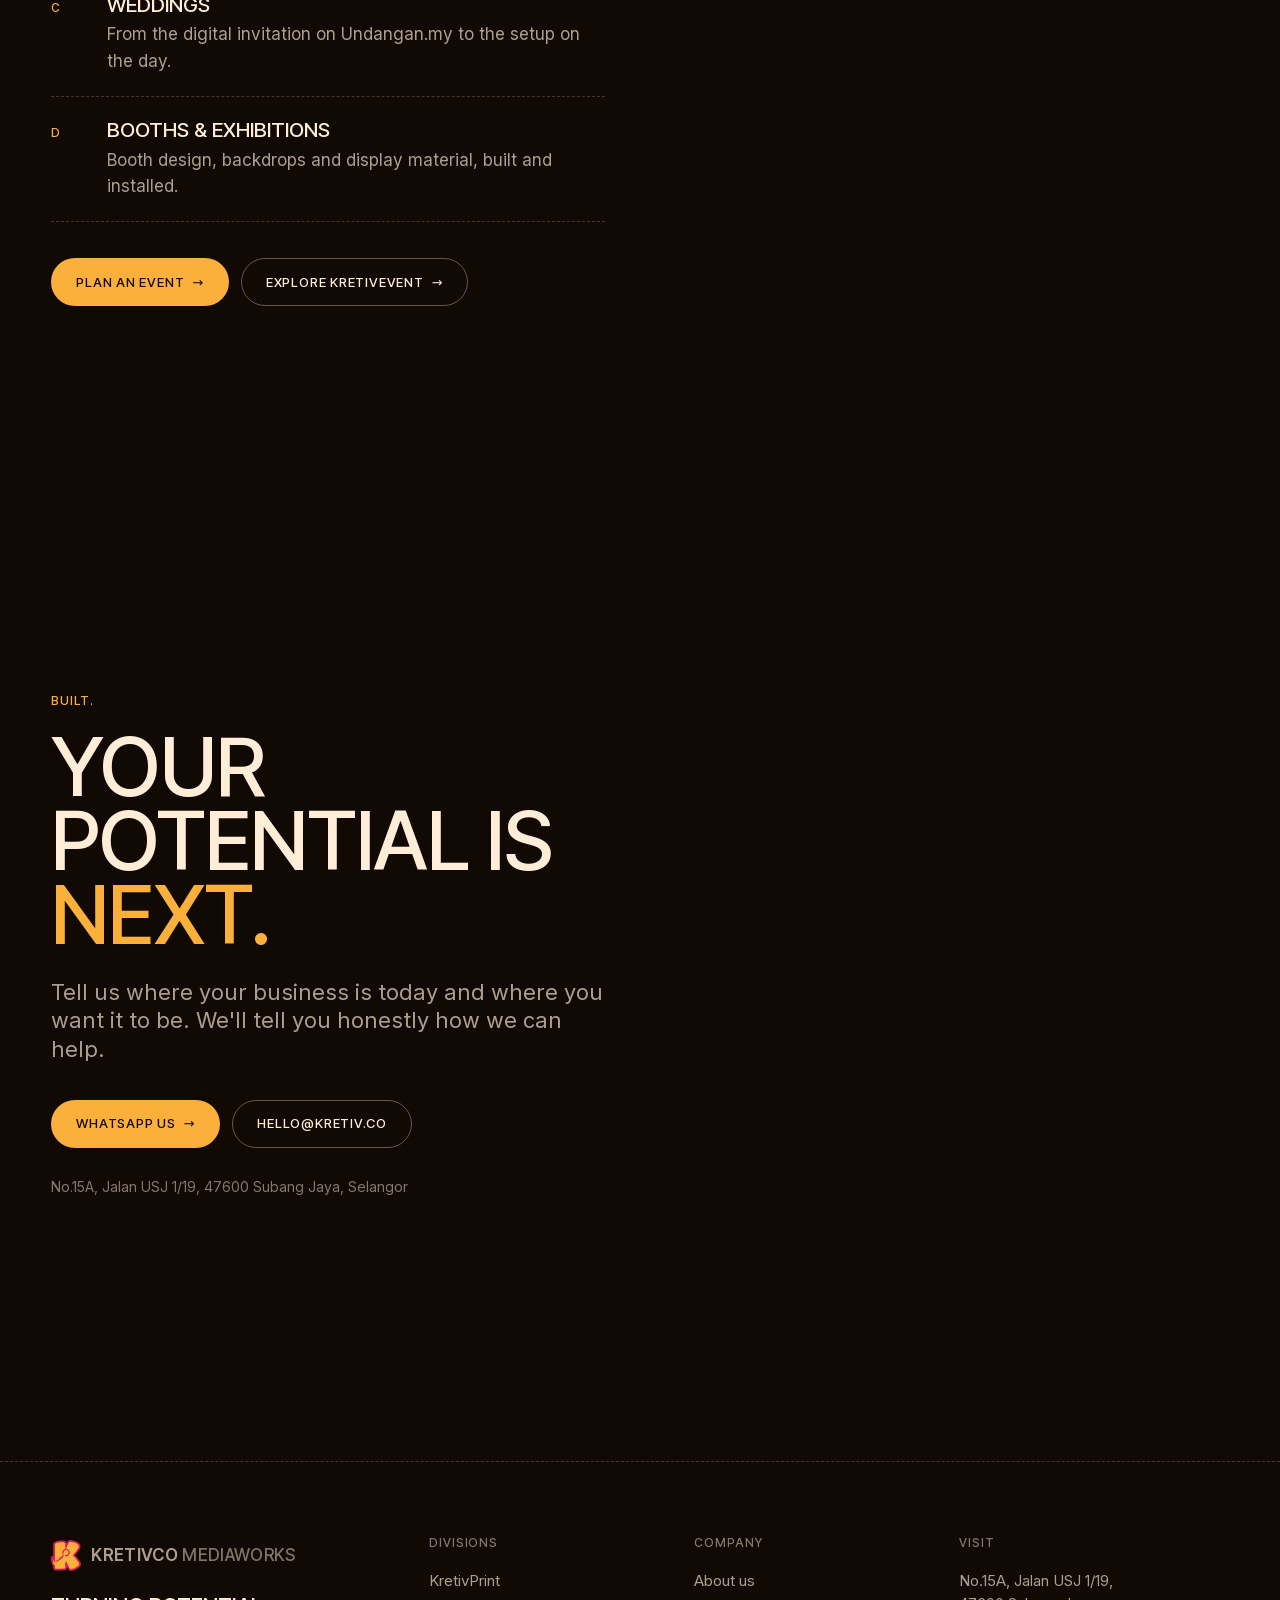
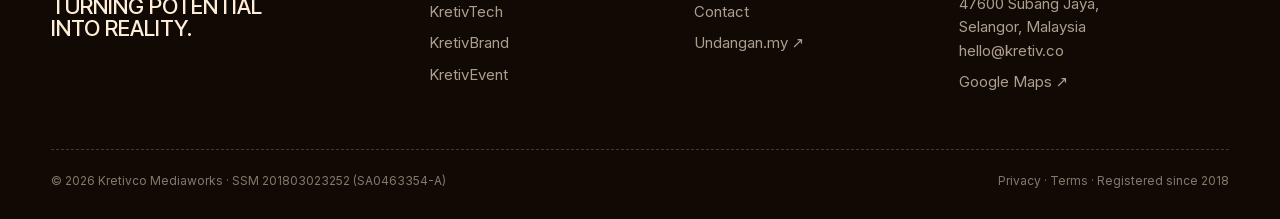
==== commit 9be69724: "Privacy notice, terms of work, honest claims and per-page share images New pages - /privacy/: PDPA 2" ====
--- a/index.html
+++ b/index.html
@@ -20,9 +20,253 @@
   <meta name="twitter:card" content="summary_large_image">
   <link rel="icon" type="image/png" href="/assets/favicon.png?v=2">
   <link rel="apple-touch-icon" href="/assets/apple-touch-icon.png">
-  <link rel="stylesheet" href="/css/site.css?v=9d846905">
+  <link rel="stylesheet" href="/css/site.css?v=c3e87ed2">
   <link rel="stylesheet" href="/css/home.css?v=59211940">
-  <script type="application/ld+json">{"@context": "https://schema.org", "@type": "LocalBusiness", "name": "Kretivco", "legalName": "Kretivco Mediaworks", "url": "https://kretiv.co/", "logo": "https://kretiv.co/assets/k-logo.webp", "image": "https://kretiv.co/assets/og.jpg", "description": "Print, technology, branding and events from one team: KretivPrint, KretivTech, KretivBrand and KretivEvent.", "telephone": "+60193663805", "email": "hello@kretiv.co", "foundingDate": "2018-01-18", "identifier": "201803023252 (SA0463354-A)", "address": {"@type": "PostalAddress", "streetAddress": "No.15A, Jalan USJ 1/19", "postalCode": "47600", "addressLocality": "Subang Jaya", "addressRegion": "Selangor", "addressCountry": "MY"}, "areaServed": "MY", "founder": [{"@type": "Person", "name": "Amirul Hafiz"}, {"@type": "Person", "name": "Nurfadilah"}]}</script>
+  <script type="application/ld+json">
+{
+  "@context": "https://schema.org",
+  "@type": "LocalBusiness",
+  "@id": "https://kretiv.co/#business",
+  "name": "Kretivco",
+  "legalName": "Kretivco Mediaworks",
+  "url": "https://kretiv.co/",
+  "logo": "https://kretiv.co/assets/k-logo.webp",
+  "image": "https://kretiv.co/assets/og.jpg",
+  "description": "Print, technology, branding and events from one team: KretivPrint, KretivTech, KretivBrand and KretivEvent.",
+  "telephone": "+60193663805",
+  "email": "hello@kretiv.co",
+  "foundingDate": "2018-01-18",
+  "identifier": "201803023252 (SA0463354-A)",
+  "address": {
+    "@type": "PostalAddress",
+    "streetAddress": "No.15A, Jalan USJ 1/19",
+    "postalCode": "47600",
+    "addressLocality": "Subang Jaya",
+    "addressRegion": "Selangor",
+    "addressCountry": "MY"
+  },
+  "areaServed": "MY",
+  "founder": [
+    {
+      "@type": "Person",
+      "name": "Amirul Hafiz"
+    },
+    {
+      "@type": "Person",
+      "name": "Nurfadilah"
+    }
+  ],
+  "hasOfferCatalog": {
+    "@type": "OfferCatalog",
+    "name": "Services",
+    "itemListElement": [
+      {
+        "@type": "OfferCatalog",
+        "name": "KretivPrint",
+        "url": "https://kretiv.co/kretivprint/",
+        "itemListElement": [
+          {
+            "@type": "Offer",
+            "itemOffered": {
+              "@type": "Service",
+              "name": "Buntings"
+            }
+          },
+          {
+            "@type": "Offer",
+            "itemOffered": {
+              "@type": "Service",
+              "name": "Backdrops"
+            }
+          },
+          {
+            "@type": "Offer",
+            "itemOffered": {
+              "@type": "Service",
+              "name": "Banners"
+            }
+          },
+          {
+            "@type": "Offer",
+            "itemOffered": {
+              "@type": "Service",
+              "name": "Billboards"
+            }
+          },
+          {
+            "@type": "Offer",
+            "itemOffered": {
+              "@type": "Service",
+              "name": "Zigzag banners"
+            }
+          },
+          {
+            "@type": "Offer",
+            "itemOffered": {
+              "@type": "Service",
+              "name": "Signboards"
+            }
+          },
+          {
+            "@type": "Offer",
+            "itemOffered": {
+              "@type": "Service",
+              "name": "Lightboxes"
+            }
+          },
+          {
+            "@type": "Offer",
+            "itemOffered": {
+              "@type": "Service",
+              "name": "Stickers"
+            }
+          },
+          {
+            "@type": "Offer",
+            "itemOffered": {
+              "@type": "Service",
+              "name": "Posters"
+            }
+          },
+          {
+            "@type": "Offer",
+            "itemOffered": {
+              "@type": "Service",
+              "name": "Fabric displays"
+            }
+          }
+        ]
+      },
+      {
+        "@type": "OfferCatalog",
+        "name": "KretivTech",
+        "url": "https://kretiv.co/kretivtech/",
+        "itemListElement": [
+          {
+            "@type": "Offer",
+            "itemOffered": {
+              "@type": "Service",
+              "name": "Business websites"
+            }
+          },
+          {
+            "@type": "Offer",
+            "itemOffered": {
+              "@type": "Service",
+              "name": "Landing pages"
+            }
+          },
+          {
+            "@type": "Offer",
+            "itemOffered": {
+              "@type": "Service",
+              "name": "Web and mobile apps"
+            }
+          },
+          {
+            "@type": "Offer",
+            "itemOffered": {
+              "@type": "Service",
+              "name": "Internal business systems"
+            }
+          },
+          {
+            "@type": "Offer",
+            "itemOffered": {
+              "@type": "Service",
+              "name": "Integrations"
+            }
+          },
+          {
+            "@type": "Offer",
+            "itemOffered": {
+              "@type": "Service",
+              "name": "Maintenance and support"
+            }
+          },
+          {
+            "@type": "Offer",
+            "itemOffered": {
+              "@type": "Service",
+              "name": "KretivPOS point of sale"
+            }
+          }
+        ]
+      },
+      {
+        "@type": "OfferCatalog",
+        "name": "KretivBrand",
+        "url": "https://kretiv.co/kretivbrand/",
+        "itemListElement": [
+          {
+            "@type": "Offer",
+            "itemOffered": {
+              "@type": "Service",
+              "name": "Brand strategy and identity"
+            }
+          },
+          {
+            "@type": "Offer",
+            "itemOffered": {
+              "@type": "Service",
+              "name": "Social media management"
+            }
+          },
+          {
+            "@type": "Offer",
+            "itemOffered": {
+              "@type": "Service",
+              "name": "Content and design"
+            }
+          },
+          {
+            "@type": "Offer",
+            "itemOffered": {
+              "@type": "Service",
+              "name": "Websites"
+            }
+          }
+        ]
+      },
+      {
+        "@type": "OfferCatalog",
+        "name": "KretivEvent",
+        "url": "https://kretiv.co/kretivevent/",
+        "itemListElement": [
+          {
+            "@type": "Offer",
+            "itemOffered": {
+              "@type": "Service",
+              "name": "Launches and corporate events"
+            }
+          },
+          {
+            "@type": "Offer",
+            "itemOffered": {
+              "@type": "Service",
+              "name": "Weddings"
+            }
+          },
+          {
+            "@type": "Offer",
+            "itemOffered": {
+              "@type": "Service",
+              "name": "Booths and exhibitions"
+            }
+          },
+          {
+            "@type": "Offer",
+            "itemOffered": {
+              "@type": "Service",
+              "name": "Full event management"
+            }
+          }
+        ]
+      }
+    ]
+  }
+}
+  </script>
 </head>
 <body class="home">
 <a class="skip" href="#main">Skip to content</a>
@@ -103,7 +347,7 @@
         <div class="chapter__inner">
           <p class="label"><span class="gold">01</span> / KretivPrint</p>
           <h2 class="h1" id="print-title">Built to be <span class="gold">seen.</span></h2>
-          <p class="lead">Buntings, backdrops, banners and signage, printed sharp and delivered on time. Registered since 2018, and used to the paperwork that government and corporate jobs need.</p>
+          <p class="lead">Buntings, backdrops, banners and signage, printed sharp and delivered on time. Registered with SSM since 2018, with the paperwork corporate clients ask for.<!-- MOF/ISO: once MOF is in hand this can say "government and corporate jobs" again --></p>
           <div class="products">
             <figure class="product product--tall"><img class="img-dark" src="/assets/print-dark/bunting.webp" srcset="/assets/print-dark/bunting-96.webp 96w, /assets/print-dark/bunting-240.webp 240w, /assets/print-dark/bunting-480.webp 480w, /assets/print-dark/bunting-800.webp 800w, /assets/print-dark/bunting.webp 1165w" sizes="(max-width: 860px) 26vw, 166px" alt="KretivPrint bunting" width="1165" height="1200" loading="lazy"><img class="img-light" width="1165" height="1200" src="/assets/print-light/bunting.webp" srcset="/assets/print-light/bunting-96.webp 96w, /assets/print-light/bunting-240.webp 240w, /assets/print-light/bunting-480.webp 480w, /assets/print-light/bunting-800.webp 800w, /assets/print-light/bunting.webp 1165w" sizes="(max-width: 860px) 26vw, 166px" alt="KretivPrint bunting" loading="lazy"><figcaption class="label">Bunting</figcaption></figure>
             <figure class="product"><img class="img-dark" src="/assets/print-dark/backdrop.webp" srcset="/assets/print-dark/backdrop-96.webp 96w, /assets/print-dark/backdrop-240.webp 240w, /assets/print-dark/backdrop-480.webp 480w, /assets/print-dark/backdrop-800.webp 800w, /assets/print-dark/backdrop.webp 1200w" sizes="(max-width: 860px) 33vw, 213px" alt="KretivPrint event backdrop" width="1200" height="800" loading="lazy"><img class="img-light" width="1200" height="800" src="/assets/print-light/backdrop.webp" srcset="/assets/print-light/backdrop-96.webp 96w, /assets/print-light/backdrop-240.webp 240w, /assets/print-light/backdrop-480.webp 480w, /assets/print-light/backdrop-800.webp 800w, /assets/print-light/backdrop.webp 1200w" sizes="(max-width: 860px) 33vw, 213px" alt="KretivPrint event backdrop" loading="lazy"><figcaption class="label">Backdrop</figcaption></figure>
@@ -257,7 +501,7 @@
     </div>
     <div class="footer__bottom">
       <span>© <span id="year">2026</span> Kretivco Mediaworks · SSM 201803023252 (SA0463354-A)</span>
-      <a href="/about/#credentials">Registered since 2018</a>
+      <span class="footer__legal"><a href="/privacy/">Privacy</a> · <a href="/terms/">Terms</a> · <a href="/about/#credentials">Registered since 2018</a></span>
     </div>
   </div>
 </footer>
--- a/css/site.css
+++ b/css/site.css
@@ -259,3 +259,24 @@
   .reveal { opacity: 1; transform: none; transition: none; }
   *, *::before, *::after { animation-duration: .01ms !important; animation-iteration-count: 1 !important; }
 }
+
+/* ---------- Legal pages (privacy, terms) ---------- */
+.section--tight { padding-top: 0; }
+.legal { max-width: 44em; font-size: clamp(16px, 1.15vw, 17px); line-height: 1.62; }
+.legal__meta { color: var(--cream-3); font-size: 14px; }
+.legal__toc { display: flex; flex-wrap: wrap; gap: 22px; margin: 18px 0 8px; }
+.legal h2 { font-family: var(--font-display); text-transform: uppercase; font-weight: 500; font-size: clamp(1.1rem, 1.5vw, 1.35rem); line-height: 1.15; color: var(--cream); margin: 40px 0 14px; padding-top: 22px; border-top: 1px dashed var(--cork); }
+.legal p, .legal li { color: var(--cream-2); }
+.legal p + p, .legal ul + p, .legal p + ul { margin-top: 12px; }
+.legal ul { display: grid; gap: 9px; }
+.legal li { position: relative; padding-left: 18px; }
+.legal li::before { content: ""; position: absolute; left: 0; top: .72em; width: 7px; height: 1px; background: var(--accent); }
+.legal p a:not(.link) { color: var(--accent); }
+.legal__lang { margin-top: 88px; }
+.legal .legal__title { border-top: 0; padding-top: 0; margin-top: 14px; font-size: clamp(1.8rem, 3.4vw, 2.8rem); line-height: .95; }
+.footer__legal a { color: inherit; }
+
+/* AI-made photos carry a small tag until real ones replace them */
+.frame--ill { position: relative; }
+.ill-tag { position: absolute; left: 12px; bottom: 12px; padding: 5px 10px; border-radius: 30px; background: rgba(16, 9, 4, .72); color: rgba(255, 237, 215, .82); font: 500 11px/1 var(--font-display); letter-spacing: .1em; text-transform: uppercase; pointer-events: none; }
+.frame--ill:has(figcaption) .ill-tag { bottom: auto; top: 12px; }
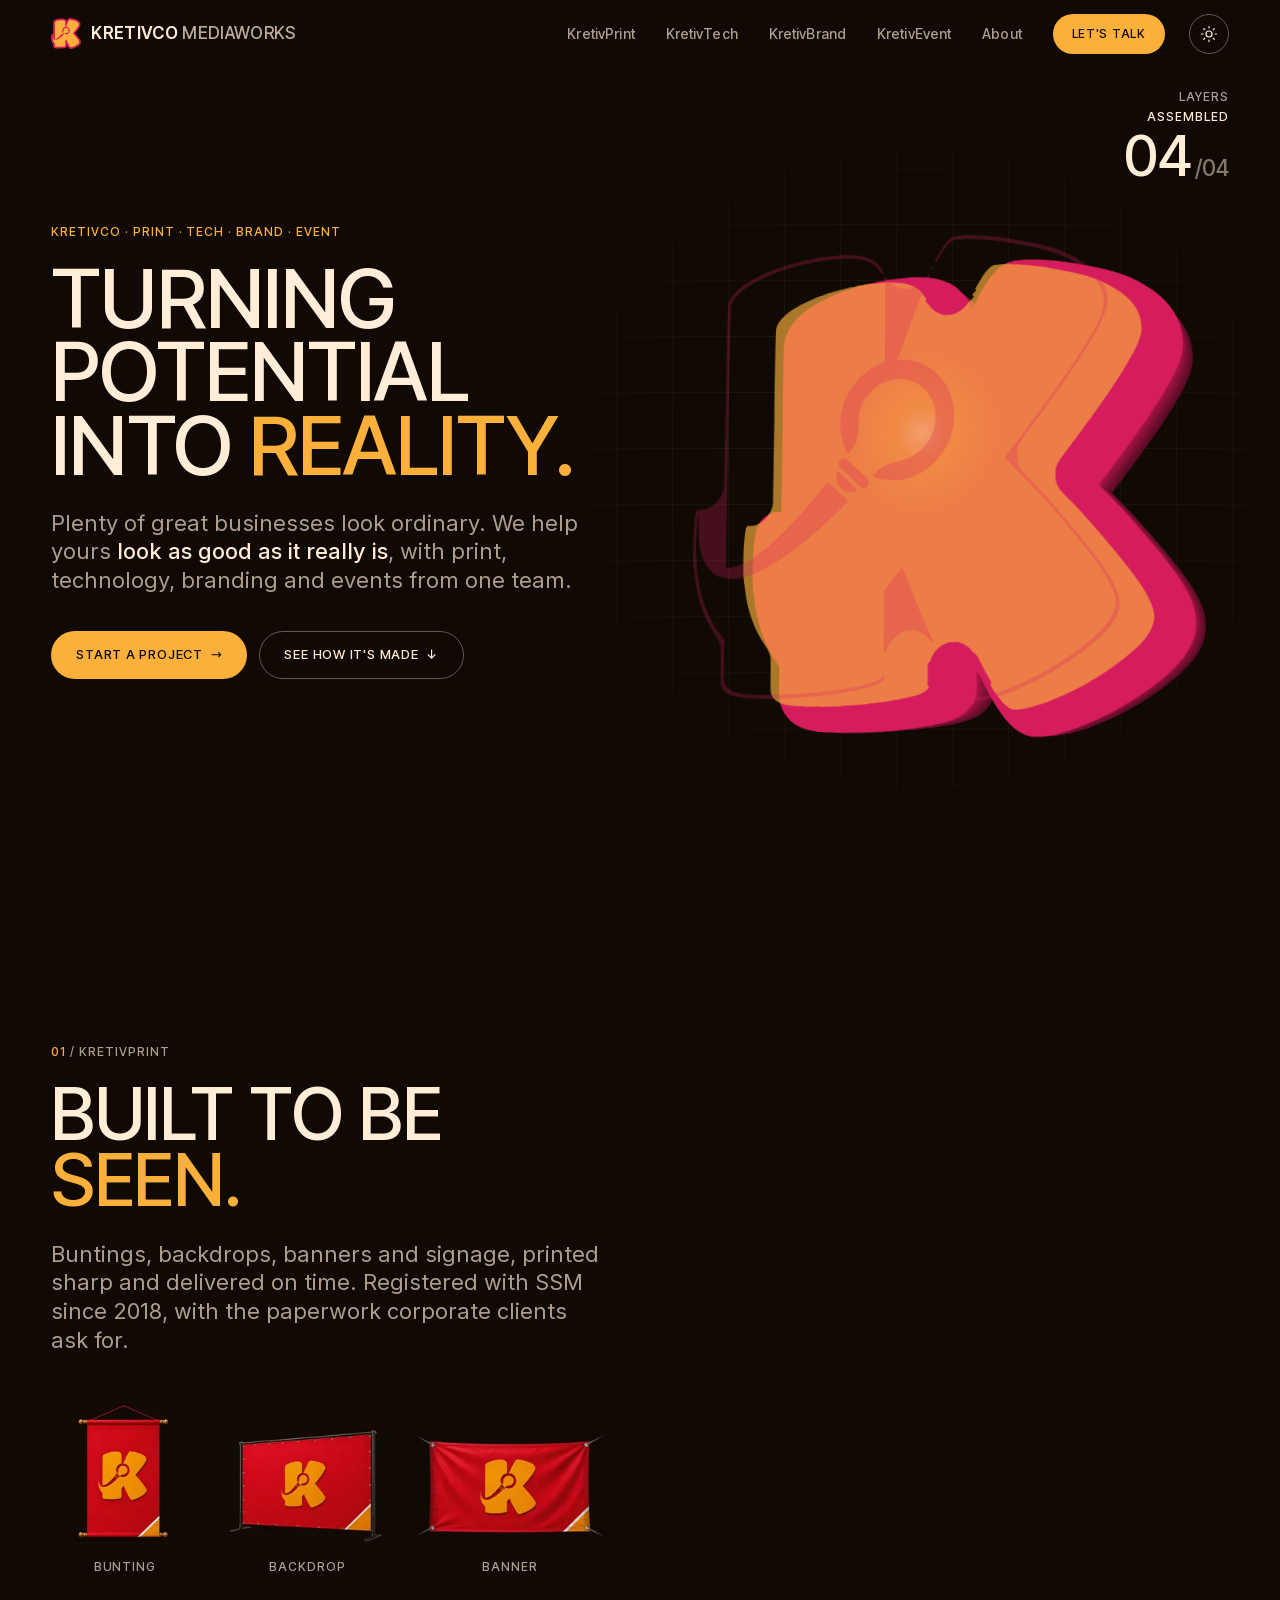
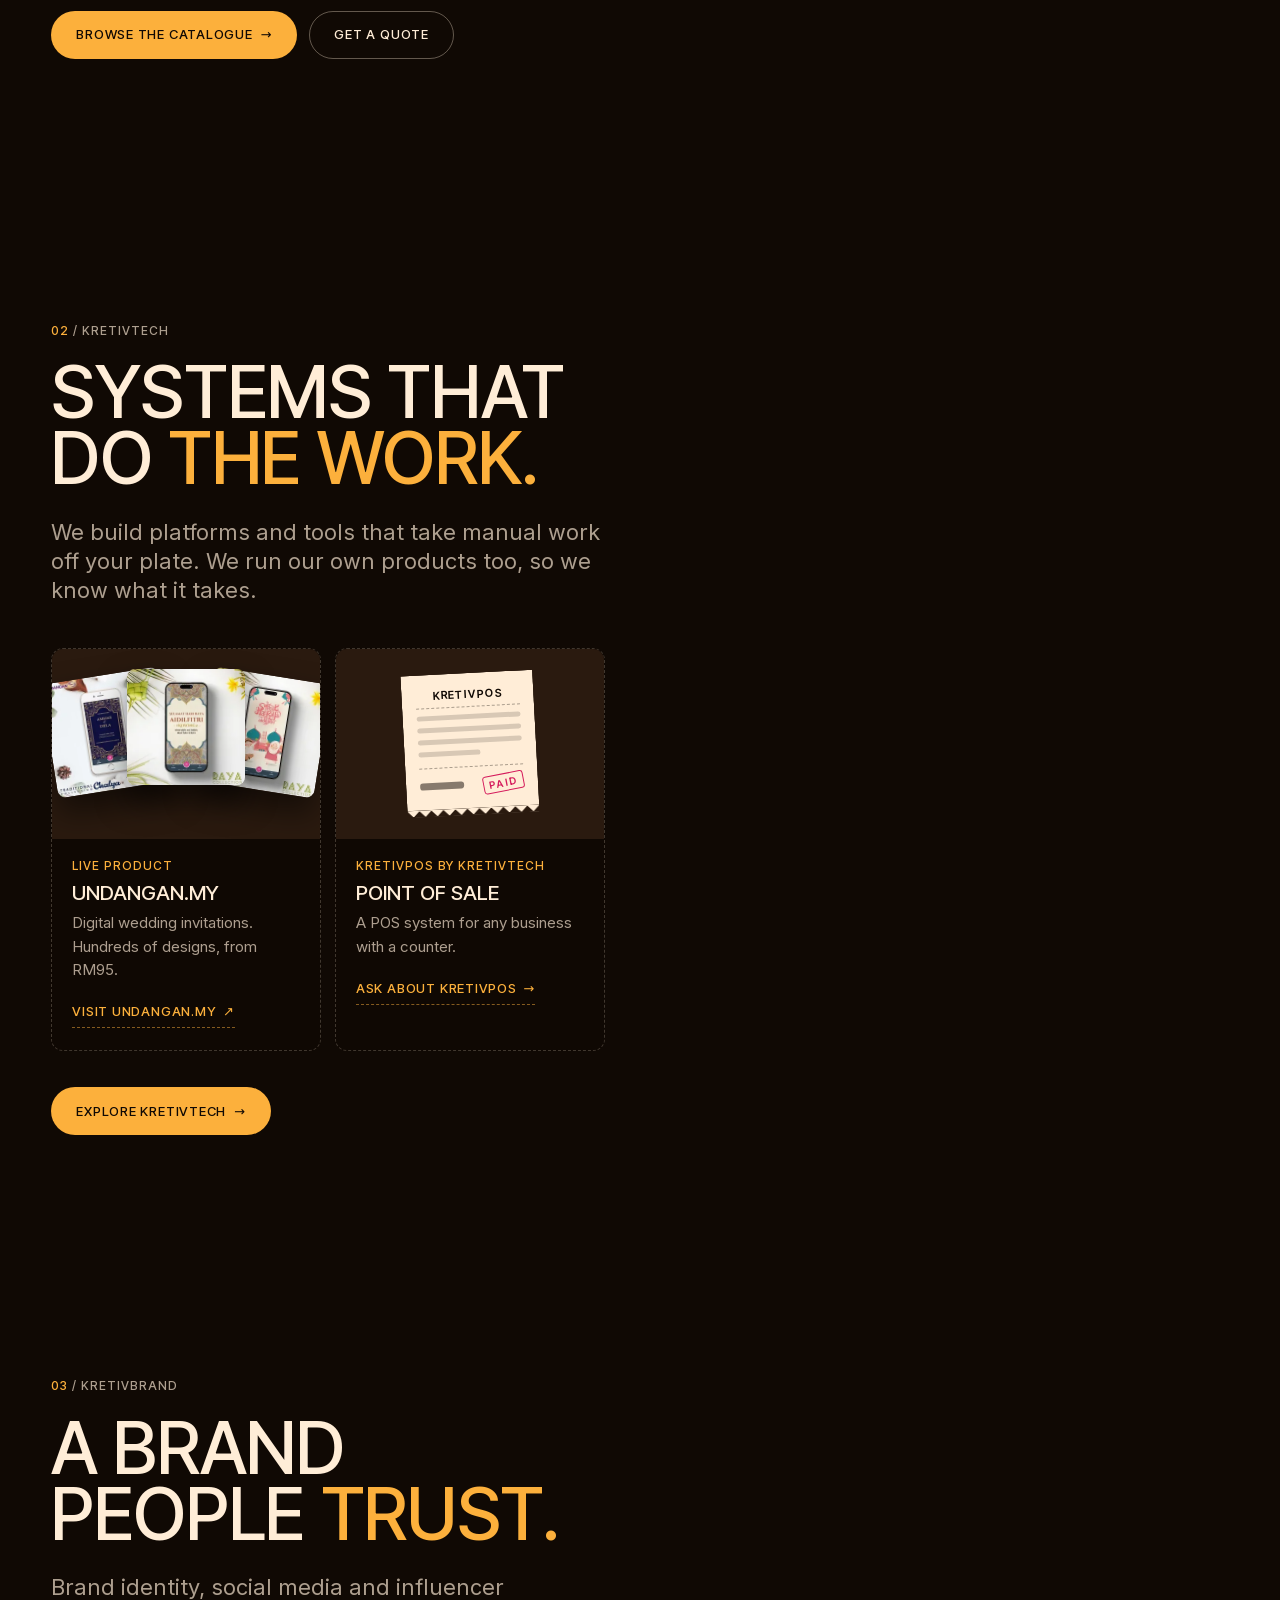
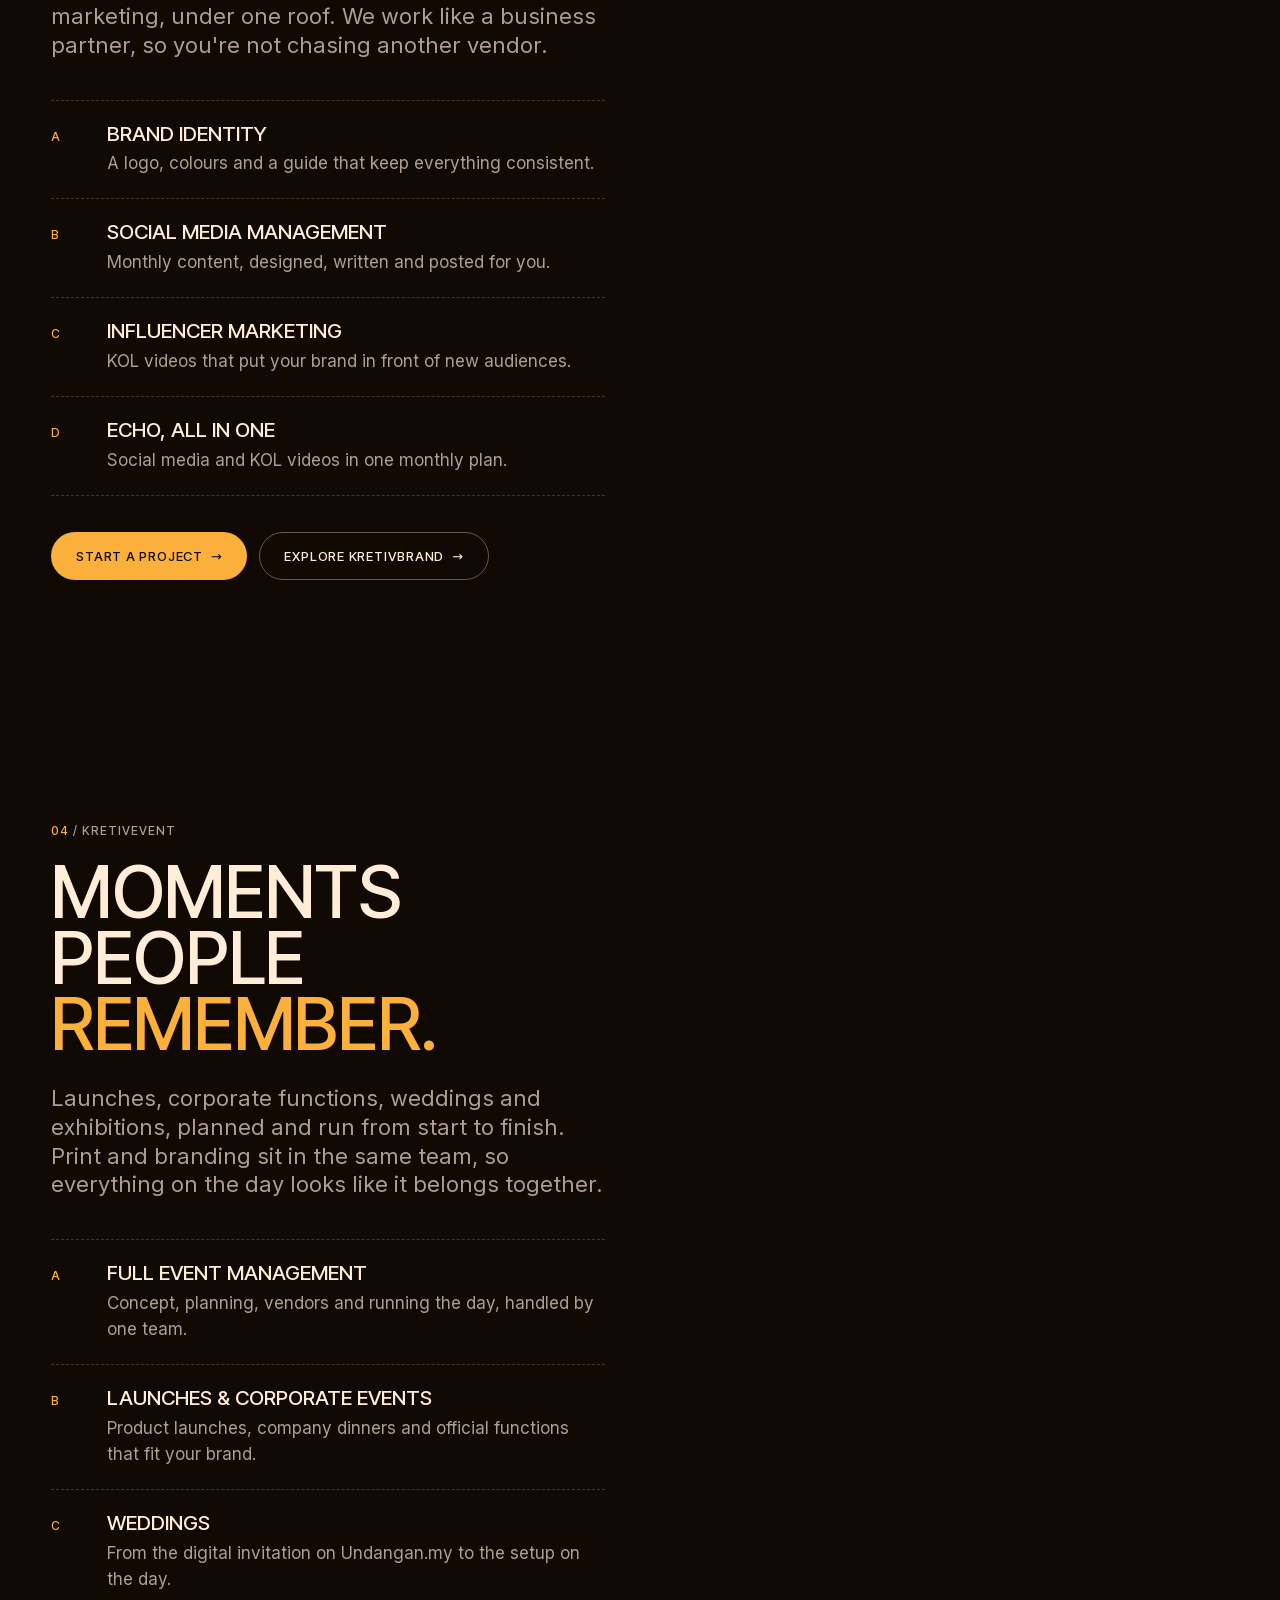
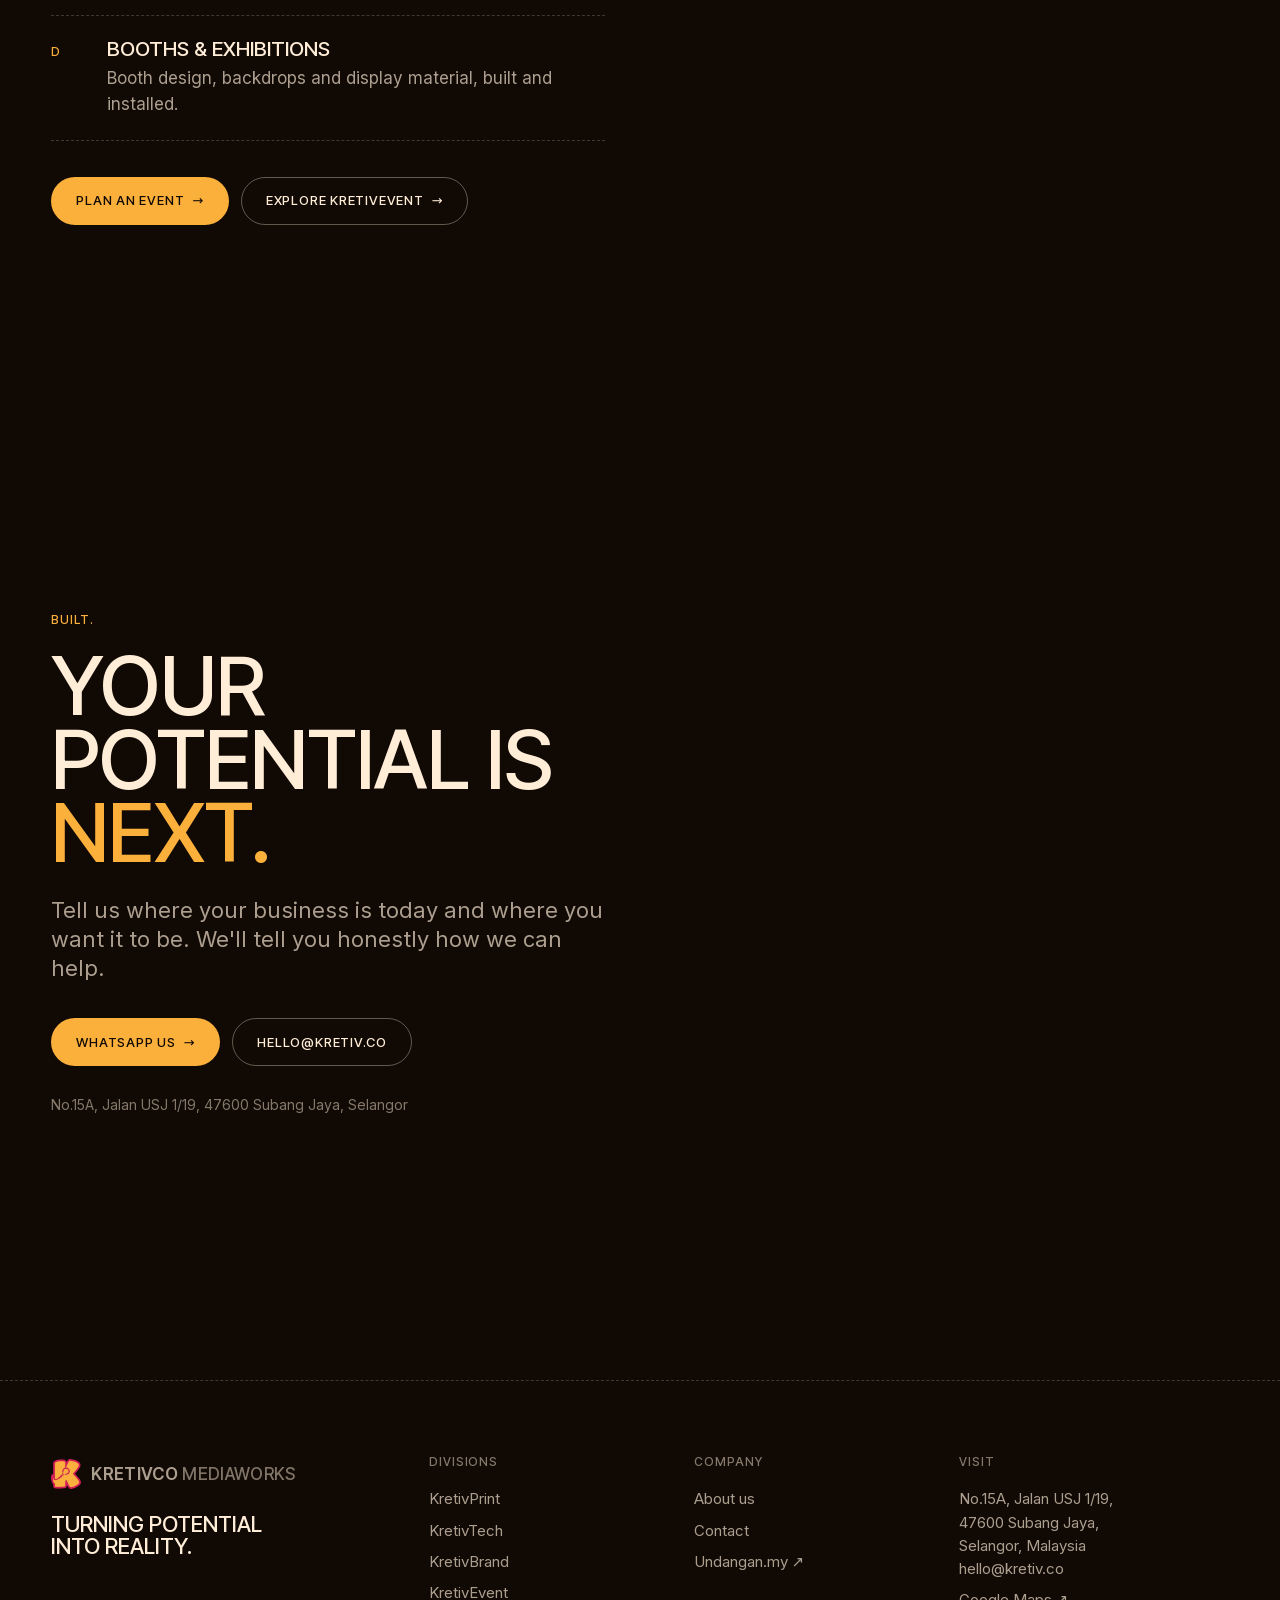
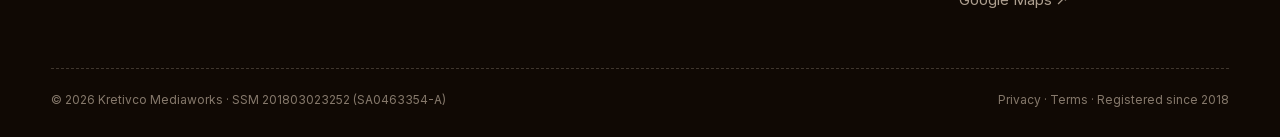
==== commit 5d087748: "KretivBrand page follows the 2026 packages, without prices The page now matches the KretivBrand serv" ====
--- a/index.html
+++ b/index.html
@@ -202,7 +202,7 @@
             "@type": "Offer",
             "itemOffered": {
               "@type": "Service",
-              "name": "Brand strategy and identity"
+              "name": "Brand identity"
             }
           },
           {
@@ -216,14 +216,14 @@
             "@type": "Offer",
             "itemOffered": {
               "@type": "Service",
-              "name": "Content and design"
-            }
-          },
-          {
-            "@type": "Offer",
-            "itemOffered": {
-              "@type": "Service",
-              "name": "Websites"
+              "name": "Influencer (KOL) marketing"
+            }
+          },
+          {
+            "@type": "Offer",
+            "itemOffered": {
+              "@type": "Service",
+              "name": "ECHO: social media and KOL videos in one plan"
             }
           }
         ]
@@ -412,12 +412,12 @@
         <div class="chapter__inner">
           <p class="label"><span class="gold">03</span> / KretivBrand</p>
           <h2 class="h1" id="brand-title">A brand people <span class="gold">trust.</span></h2>
-          <p class="lead">Branding and digital management for businesses that are better than they look. We work like a business partner, so you're not chasing another vendor.</p>
+          <p class="lead">Brand identity, social media and influencer marketing, under one roof. We work like a business partner, so you're not chasing another vendor.</p>
           <ul class="rows">
-            <li><span class="n">A</span><div><h3 class="h3">Brand strategy &amp; identity</h3><p>Positioning, logo and a look that stays consistent everywhere.</p></div></li>
-            <li><span class="n">B</span><div><h3 class="h3">Social media management</h3><p>We plan it, post it and report on it. You get to run the business.</p></div></li>
-            <li><span class="n">C</span><div><h3 class="h3">Content &amp; design</h3><p>Creative with a job to do: build trust and bring in customers.</p></div></li>
-            <li><span class="n">D</span><div><h3 class="h3">Websites that convert</h3><p>Clear, fast sites that turn visitors into enquiries.</p></div></li>
+            <li><span class="n">A</span><div><h3 class="h3">Brand identity</h3><p>A logo, colours and a guide that keep everything consistent.</p></div></li>
+            <li><span class="n">B</span><div><h3 class="h3">Social media management</h3><p>Monthly content, designed, written and posted for you.</p></div></li>
+            <li><span class="n">C</span><div><h3 class="h3">Influencer marketing</h3><p>KOL videos that put your brand in front of new audiences.</p></div></li>
+            <li><span class="n">D</span><div><h3 class="h3">ECHO, all in one</h3><p>Social media and KOL videos in one monthly plan.</p></div></li>
           </ul>
           <div class="btns">
             <a href="#contact" data-wa="Hi KretivBrand, I'd like to talk about my brand." class="btn btn--gold">Start a project <span class="arrow" aria-hidden="true">→</span></a>
